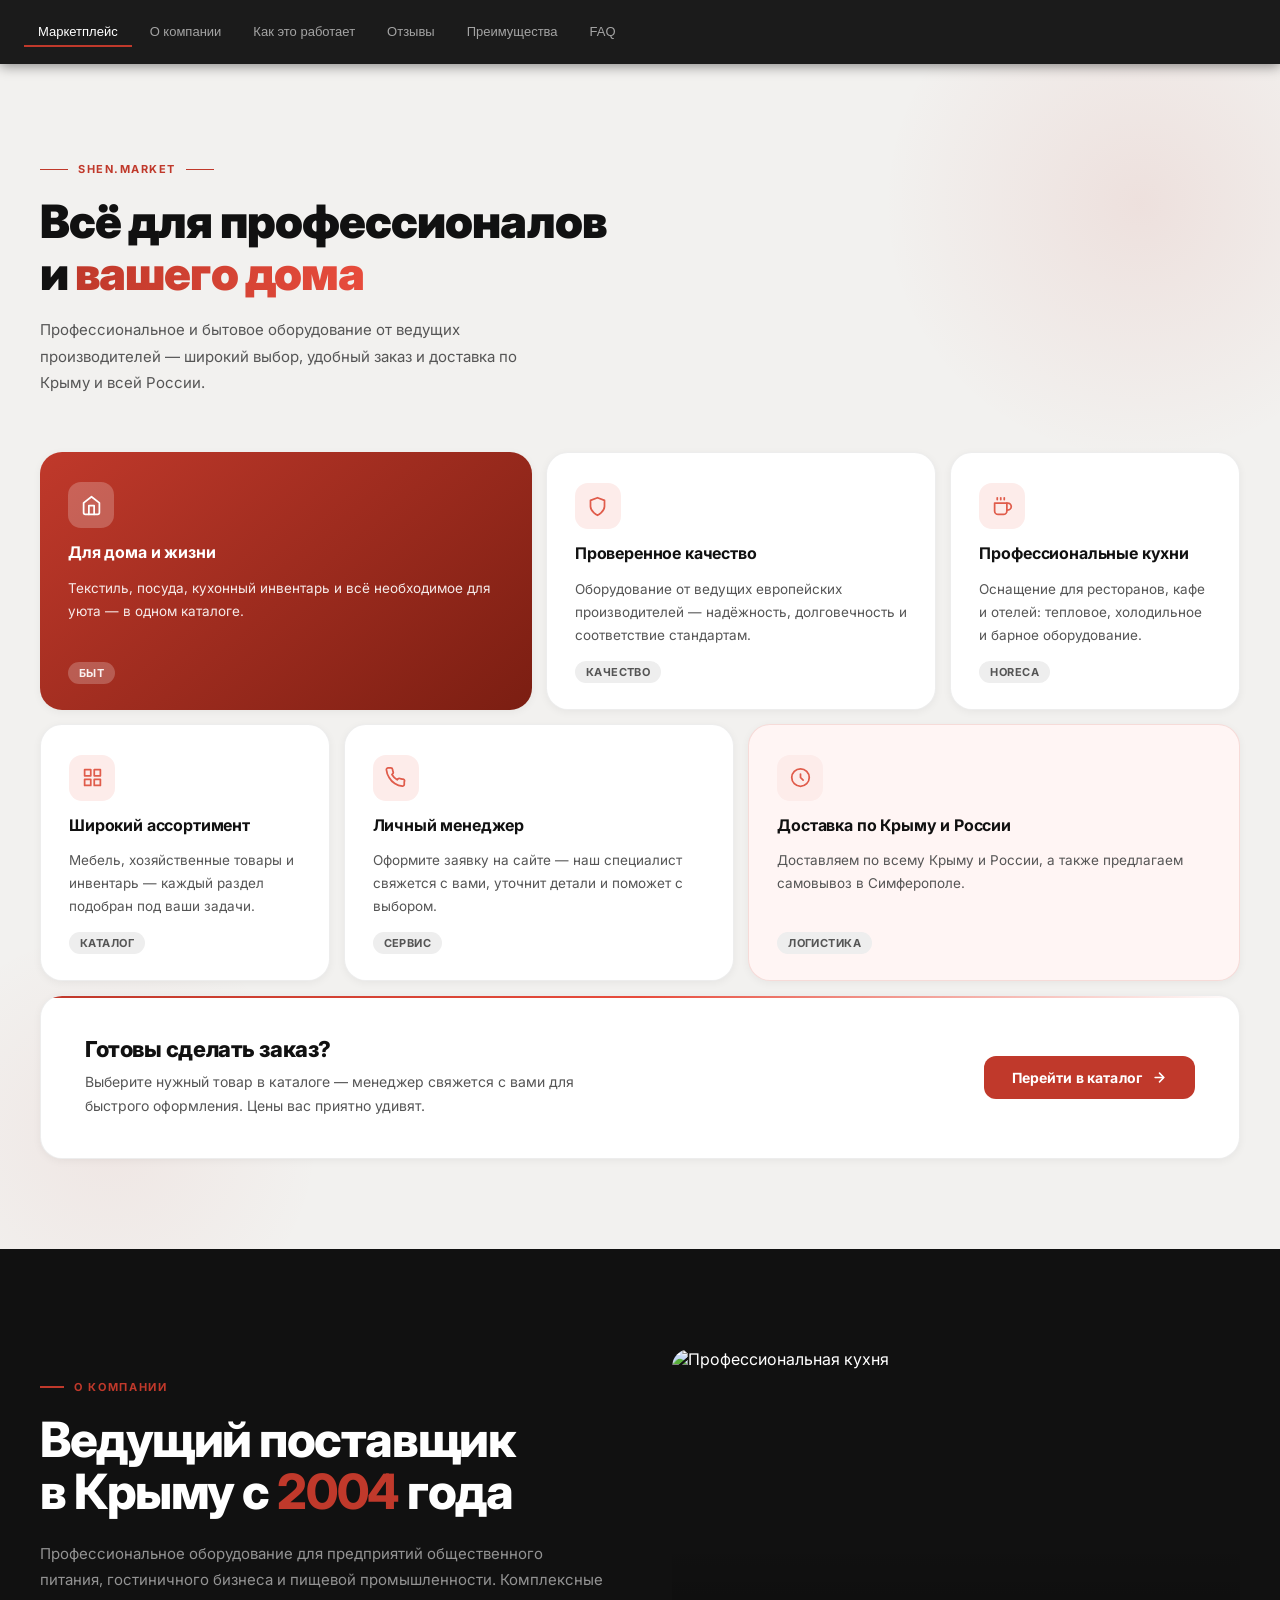
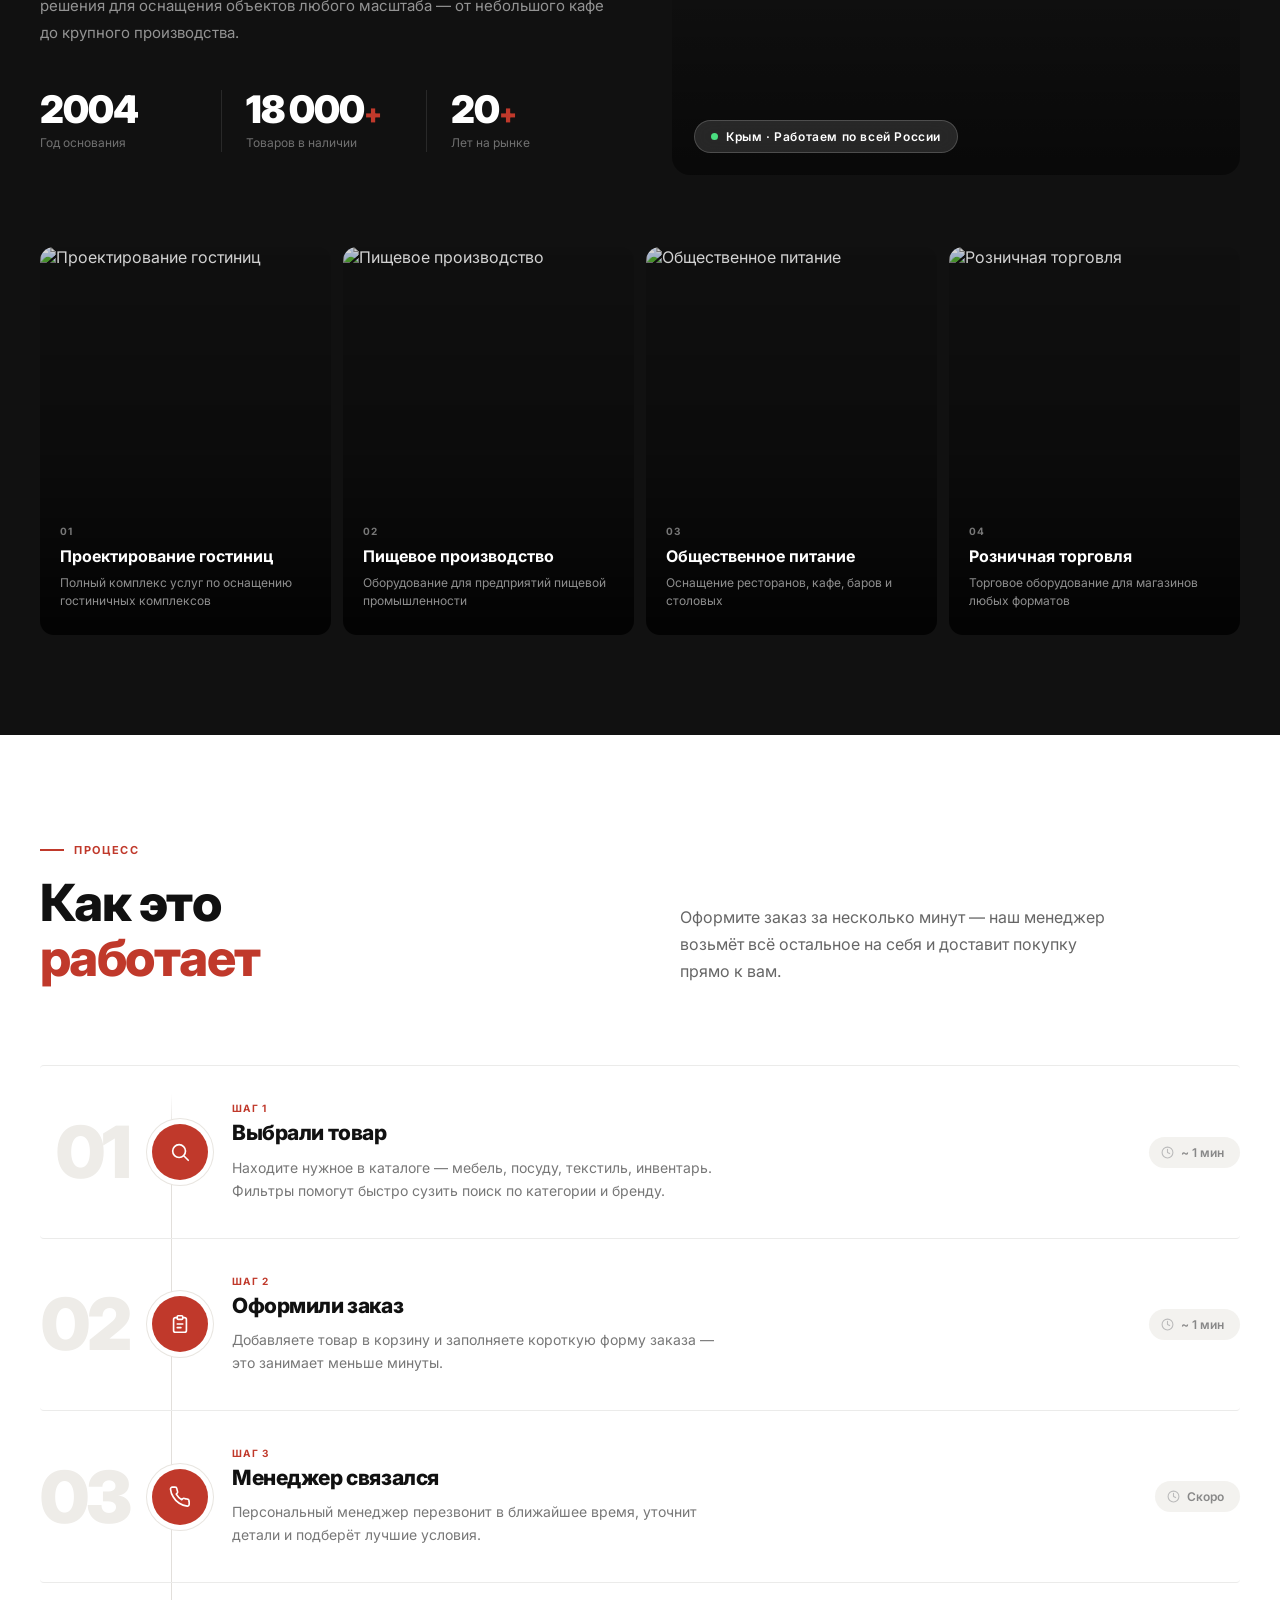
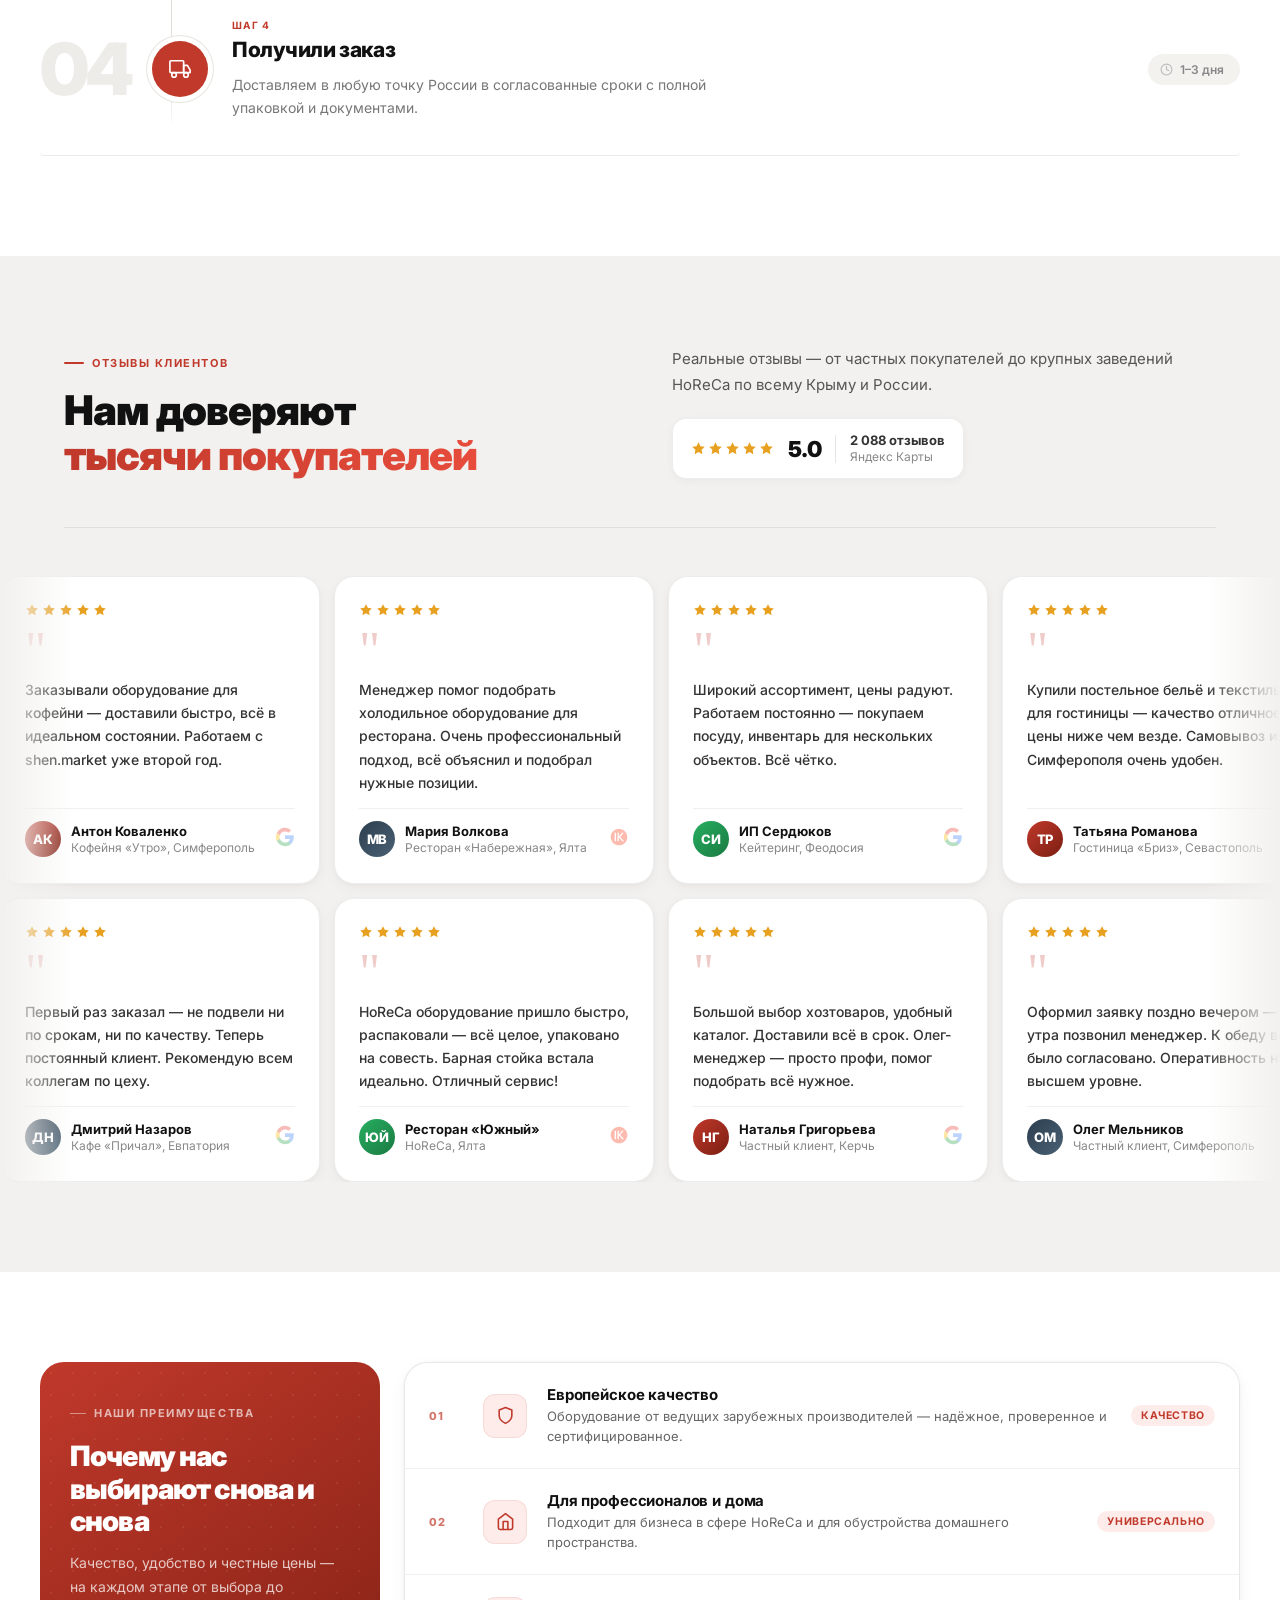
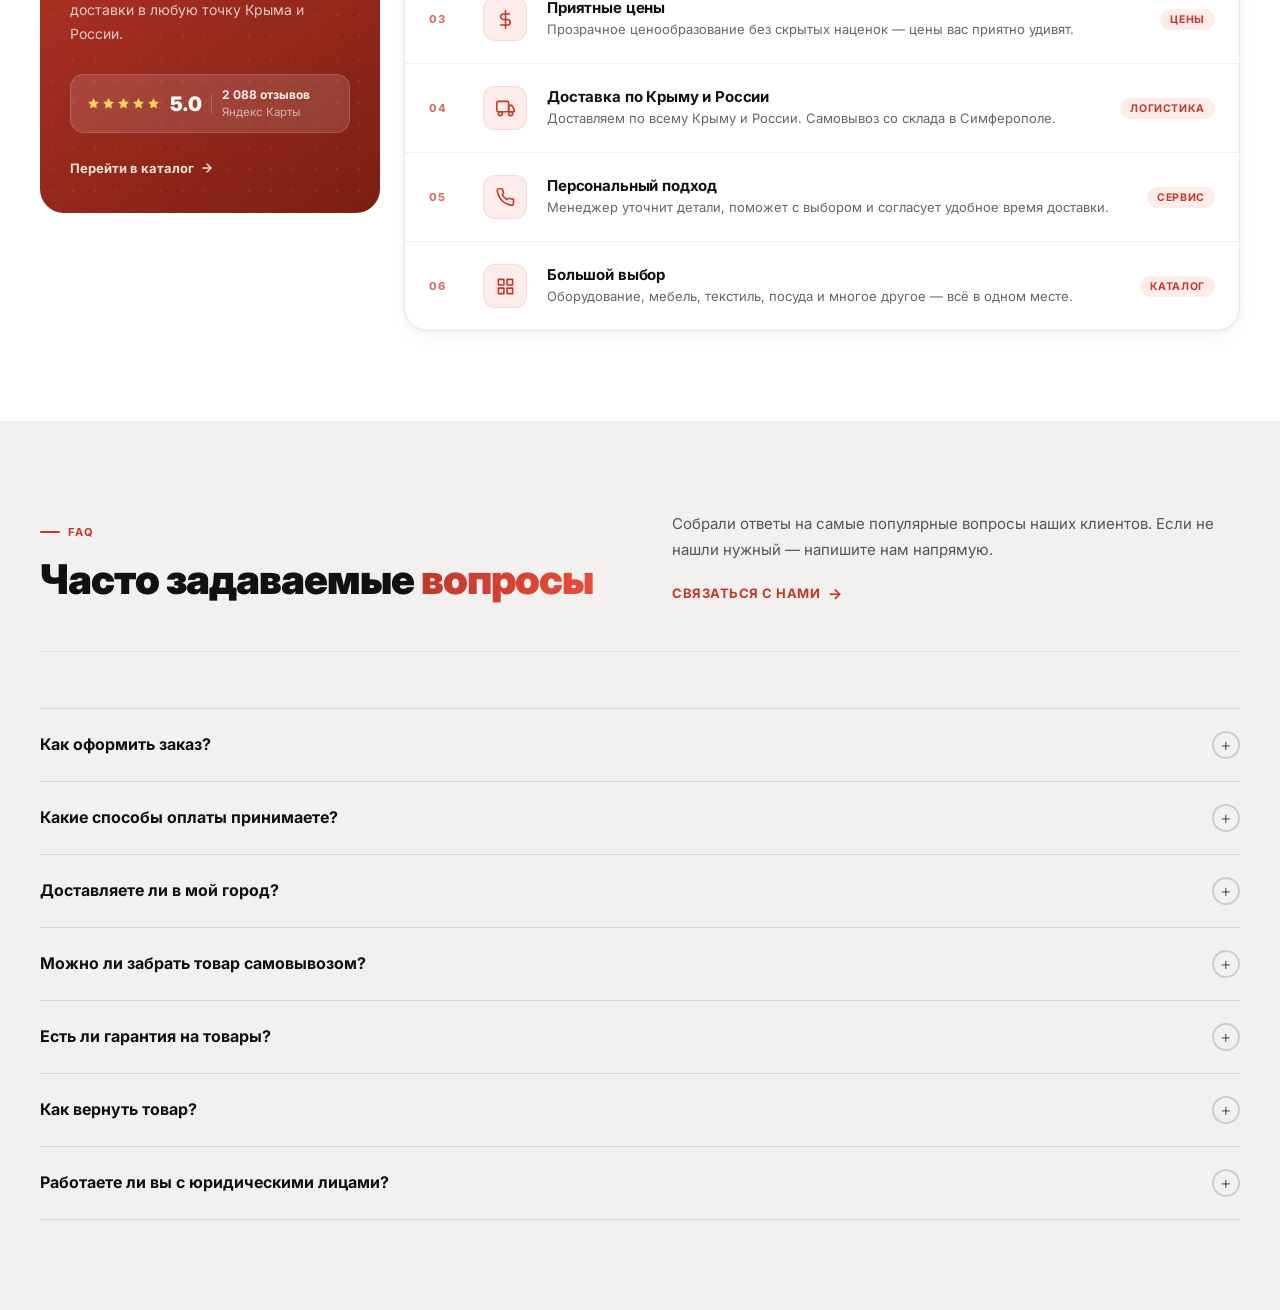
==== index.html @ 3c77ba20 "первая фиксация" ====
<!DOCTYPE html>
<html lang="ru">
<head>
  <meta charset="UTF-8" />
  <meta name="viewport" content="width=device-width, initial-scale=1.0" />
  <title>shen.market — блоки</title>
  <style>
    *, *::before, *::after { box-sizing: border-box; margin: 0; padding: 0; }

    body {
      font-family: 'Arial', sans-serif;
      background: #f4f4f4;
      padding-top: 64px;
    }

    /* ── HEADER ── */
    .dev-header {
      position: fixed;
      top: 0; left: 0; right: 0;
      height: 64px;
      background: #1b1b1b;
      display: flex;
      align-items: center;
      padding: 0 24px;
      gap: 8px;
      z-index: 9999;
      box-shadow: 0 2px 12px rgba(0,0,0,.45);
      overflow-x: auto;
      scrollbar-width: none;
    }
    .dev-header::-webkit-scrollbar { display: none; }

    .dev-logo {
      font-size: 17px;
      font-weight: 700;
      color: #fff;
      white-space: nowrap;
      margin-right: 16px;
      letter-spacing: .5px;
    }
    .dev-logo span { color: #c0392b; }

    .dev-divider {
      width: 1px;
      height: 32px;
      background: rgba(255,255,255,.15);
      flex-shrink: 0;
      margin-right: 8px;
    }

    .dev-nav {
      display: flex;
      align-items: center;
      gap: 4px;
      flex-shrink: 0;
    }

    .dev-nav a {
      display: inline-block;
      padding: 6px 14px;
      font-size: 13px;
      font-weight: 500;
      color: rgba(255,255,255,.6);
      text-decoration: none;
      white-space: nowrap;
      transition: color .18s;
      border-bottom: 2px solid transparent;
    }
    .dev-nav a:hover {
      color: #fff;
    }
    .dev-nav a.active {
      color: #fff;
      border-bottom-color: #c0392b;
    }

    /* ── SECTIONS WRAPPER ── */
    .blocks-wrap > section,
    .blocks-wrap > div {
      scroll-margin-top: 64px;
    }
  </style>
</head>
<body>

<!-- ═══════════════════════ HEADER ═══════════════════════ -->
<header class="dev-header">
  <nav class="dev-nav">
    <a href="#block-marketplace" class="active">Маркетплейс</a>
    <a href="#block-about">О компании</a>
    <a href="#block-how">Как это работает</a>
    <a href="#block-reviews">Отзывы</a>
    <a href="#block-advantages">Преимущества</a>
    <a href="#block-faq">FAQ</a>
    
  </nav>
</header>

<!-- ═══════════════════════ BLOCKS ═══════════════════════ -->
<div class="blocks-wrap">

  <div id="block-marketplace">
    <!-- block-marketplace.html -->
<!-- ============================================================
     block-marketplace.html — "Мы маркетплейс"
     shen.market | изолированный блок, префикс .shen-mp-
     ============================================================ -->
<section class="shen-mp-section">
  <style>
    @import url('https://fonts.googleapis.com/css2?family=Inter:wght@400;500;600;700;800;900&display=swap');

    .shen-mp-section {
      font-family: 'Inter', 'Arial', sans-serif;
      background: #f2f1ef;
      padding: 90px 24px;
      box-sizing: border-box;
      color: #111;
      overflow: hidden;
      position: relative;
    }

    /* Ambient soft orbs */
    .shen-mp-section::before {
      content: '';
      position: absolute;
      top: -140px; right: -140px;
      width: 560px; height: 560px;
      background: radial-gradient(circle, rgba(192,57,43,.09) 0%, transparent 65%);
      pointer-events: none;
    }
    .shen-mp-section::after {
      content: '';
      position: absolute;
      bottom: -120px; left: -120px;
      width: 460px; height: 460px;
      background: radial-gradient(circle, rgba(192,57,43,.06) 0%, transparent 65%);
      pointer-events: none;
    }

    .shen-mp-container {
      max-width: 1200px;
      margin: 0 auto;
      position: relative;
      z-index: 1;
    }

    /* ── Heading ── */
    .shen-mp-heading {
      margin-bottom: 56px;
    }

    .shen-mp-heading-eyebrow {
      display: inline-flex;
      align-items: center;
      gap: 10px;
      font-size: 11px;
      font-weight: 700;
      letter-spacing: .14em;
      text-transform: uppercase;
      color: #c0392b;
      margin-bottom: 20px;
    }
    .shen-mp-heading-eyebrow::before,
    .shen-mp-heading-eyebrow::after {
      content: '';
      display: block;
      width: 28px; height: 1.5px;
      background: #c0392b;
    }

    .shen-mp-heading h2 {
      font-size: clamp(26px, 3.8vw, 46px);
      font-weight: 900;
      line-height: 1.12;
      letter-spacing: -.02em;
      color: #111;
      margin: 0 0 18px;
    }
    .shen-mp-heading h2 em {
      font-style: normal;
      background: linear-gradient(90deg, #c0392b, #e74c3c);
      -webkit-background-clip: text;
      -webkit-text-fill-color: transparent;
      background-clip: text;
    }
    .shen-mp-heading p {
      font-size: 15px;
      color: #555;
      max-width: 480px;
      line-height: 1.75;
    }

    /* ── Bento Grid ── */
    .shen-mp-grid {
      display: grid;
      grid-template-columns: repeat(12, 1fr);
      gap: 14px;
    }

    /* Card base */
    .shen-mp-card {
      position: relative;
      border-radius: 22px;
      padding: 30px 28px 26px;
      display: flex;
      flex-direction: column;
      gap: 14px;
      overflow: hidden;
      cursor: default;
      background: #ffffff;
      border: 1px solid rgba(0,0,0,.07);
      box-shadow: 0 2px 8px rgba(0,0,0,.05);
      transition: transform .3s cubic-bezier(.34,1.56,.64,1), box-shadow .3s ease, border-color .3s ease;
    }
    .shen-mp-card::before { display: none; }
    .shen-mp-card:hover {
      transform: translateY(-5px) scale(1.01);
      box-shadow: 0 24px 56px rgba(0,0,0,.12), 0 0 0 1px rgba(192,57,43,.2);
      border-color: rgba(192,57,43,.22);
    }

    /* Bento positions — row 1: 5 + 4 + 3 = 12 */
    .shen-mp-card:nth-child(1) { grid-column: span 5; }
    .shen-mp-card:nth-child(2) { grid-column: span 4; }
    .shen-mp-card:nth-child(3) { grid-column: span 3; }
    /* row 2: 3 + 4 + 5 = 12 (mirrored) */
    .shen-mp-card:nth-child(4) { grid-column: span 3; }
    .shen-mp-card:nth-child(5) { grid-column: span 4; }
    .shen-mp-card:nth-child(6) { grid-column: span 5; }

    /* Featured card (1) — red gradient */
    .shen-mp-card--featured {
      background: linear-gradient(140deg, #c0392b 0%, #7b1e12 100%);
      border: none;
    }
    .shen-mp-card--featured:hover {
      box-shadow: 0 30px 70px rgba(192,57,43,.4), 0 0 0 1px rgba(192,57,43,.5);
    }

    /* Accent card (6) — subtle red tint */
    .shen-mp-card--accent {
      background: #fff5f4;
      border-color: rgba(192,57,43,.14);
    }
    .shen-mp-card--accent:hover {
      background: #ffeeed;
    }

    /* Decorative big number */
    .shen-mp-card-num { display: none; }

    /* Icon */
    .shen-mp-card-icon {
      width: 46px; height: 46px;
      border-radius: 13px;
      background: #fdecea;
      display: flex;
      align-items: center;
      justify-content: center;
      flex-shrink: 0;
      transition: background .3s;
    }
    .shen-mp-card--featured .shen-mp-card-icon { background: rgba(255,255,255,.22); }
    .shen-mp-card:hover .shen-mp-card-icon { background: rgba(192,57,43,.12); }
    .shen-mp-card--featured:hover .shen-mp-card-icon { background: rgba(255,255,255,.3); }
    .shen-mp-card-icon svg { width: 21px; height: 21px; }

    /* Title */
    .shen-mp-card-title {
      font-size: 16px;
      font-weight: 700;
      color: #111;
      line-height: 1.3;
      letter-spacing: -.01em;
    }
    .shen-mp-card--featured .shen-mp-card-title { color: #fff; }

    /* Text */
    .shen-mp-card-text {
      font-size: 13.5px;
      color: #555;
      line-height: 1.7;
      flex: 1;
    }
    .shen-mp-card--featured .shen-mp-card-text { color: rgba(255,255,255,.9); }

    /* Tag */
    .shen-mp-card-tag {
      display: inline-flex;
      align-items: center;
      padding: 4px 11px;
      border-radius: 20px;
      font-size: 11px;
      font-weight: 700;
      letter-spacing: .04em;
      text-transform: uppercase;
      background: #eee;
      color: #555;
      width: fit-content;
      transition: background .3s, color .3s;
    }
    .shen-mp-card--featured .shen-mp-card-tag {
      background: rgba(255,255,255,.22);
      color: rgba(255,255,255,.92);
    }
    .shen-mp-card:hover .shen-mp-card-tag {
      background: rgba(192,57,43,.1);
      color: #c0392b;
    }
    .shen-mp-card--featured:hover .shen-mp-card-tag {
      background: rgba(255,255,255,.3);
      color: #fff;
    }

    /* ── CTA ── */
    .shen-mp-cta {
      margin-top: 14px;
      border-radius: 22px;
      padding: 40px 44px;
      display: flex;
      align-items: center;
      justify-content: space-between;
      gap: 28px;
      flex-wrap: wrap;
      background: #ffffff;
      border: 1px solid rgba(0,0,0,.07);
      box-shadow: 0 2px 8px rgba(0,0,0,.05);
      position: relative;
      overflow: hidden;
    }
    .shen-mp-cta::before {
      content: '';
      position: absolute;
      top: 0; left: 0; right: 0;
      height: 2px;
      background: linear-gradient(90deg, #c0392b 0%, #e74c3c 50%, transparent 100%);
    }
    .shen-mp-cta-text h3 {
      font-size: 22px;
      font-weight: 800;
      color: #111;
      letter-spacing: -.02em;
      margin-bottom: 8px;
    }
    .shen-mp-cta-text p {
      font-size: 14px;
      color: #555;
      max-width: 500px;
      line-height: 1.7;
    }
    .shen-mp-cta-btn {
      display: inline-flex;
      align-items: center;
      gap: 10px;
      padding: 13px 28px;
      border-radius: 12px;
      background: #c0392b;
      color: #fff;
      font-size: 14px;
      font-weight: 700;
      text-decoration: none;
      white-space: nowrap;
      letter-spacing: .01em;
      transition: background .2s, transform .2s, box-shadow .2s;
      flex-shrink: 0;
    }
    .shen-mp-cta-btn:hover {
      background: #a93226;
      transform: translateX(3px);
      box-shadow: 0 8px 24px rgba(192,57,43,.4);
    }
    .shen-mp-cta-btn svg { transition: transform .2s; }
    .shen-mp-cta-btn:hover svg { transform: translateX(3px); }

    /* ── Responsive ── */
    @media (max-width: 960px) {
      .shen-mp-grid { grid-template-columns: repeat(2, 1fr); }
      .shen-mp-card:nth-child(n) { grid-column: span 1; }
      .shen-mp-card:nth-child(1),
      .shen-mp-card:nth-child(6) { grid-column: span 2; }
    }
    @media (max-width: 600px) {
      .shen-mp-section { padding: 64px 16px; }
      .shen-mp-grid { grid-template-columns: 1fr; gap: 10px; }
      .shen-mp-card:nth-child(n) { grid-column: span 1 !important; }
      .shen-mp-cta { padding: 28px 22px; }
      .shen-mp-cta-text h3 { font-size: 18px; }
    }
  </style>

  <div class="shen-mp-container">

    <!-- Heading -->
    <div class="shen-mp-heading">
      <div class="shen-mp-heading-eyebrow">shen.market</div>
      <h2>Всё для профессионалов<br>и <em>вашего дома</em></h2>
      <p>Профессиональное и бытовое оборудование от ведущих производителей — широкий выбор, удобный заказ и доставка по Крыму и всей России.</p>
    </div>

    <!-- Bento Grid -->
    <div class="shen-mp-grid">

      <!-- 1 — featured -->
      <div class="shen-mp-card shen-mp-card--featured">
        <span class="shen-mp-card-num">01</span>
        <div class="shen-mp-card-icon">
          <svg viewBox="0 0 24 24" fill="none" stroke="#fff" stroke-width="2" stroke-linecap="round" stroke-linejoin="round">
            <path d="M3 9l9-7 9 7v11a2 2 0 0 1-2 2H5a2 2 0 0 1-2-2z"/>
            <polyline points="9 22 9 12 15 12 15 22"/>
          </svg>
        </div>
        <div class="shen-mp-card-title">Для дома и жизни</div>
        <div class="shen-mp-card-text">Текстиль, посуда, кухонный инвентарь и всё необходимое для уюта — в одном каталоге.</div>
        <span class="shen-mp-card-tag">Быт</span>
      </div>

      <!-- 2 -->
      <div class="shen-mp-card">
        <span class="shen-mp-card-num">02</span>
        <div class="shen-mp-card-icon">
          <svg viewBox="0 0 24 24" fill="none" stroke="#e05c4b" stroke-width="2" stroke-linecap="round" stroke-linejoin="round">
            <path d="M12 22s8-4 8-10V5l-8-3-8 3v7c0 6 8 10 8 10z"/>
          </svg>
        </div>
        <div class="shen-mp-card-title">Проверенное качество</div>
        <div class="shen-mp-card-text">Оборудование от ведущих европейских производителей — надёжность, долговечность и соответствие стандартам.</div>
        <span class="shen-mp-card-tag">Качество</span>
      </div>

      <!-- 3 -->
      <div class="shen-mp-card">
        <span class="shen-mp-card-num">03</span>
        <div class="shen-mp-card-icon">
          <svg viewBox="0 0 24 24" fill="none" stroke="#e05c4b" stroke-width="2" stroke-linecap="round" stroke-linejoin="round">
            <path d="M17 8h1a4 4 0 0 1 0 8h-1"/>
            <path d="M3 8h14v9a4 4 0 0 1-4 4H7a4 4 0 0 1-4-4V8z"/>
            <line x1="6" y1="2" x2="6" y2="4"/><line x1="10" y1="2" x2="10" y2="4"/><line x1="14" y1="2" x2="14" y2="4"/>
          </svg>
        </div>
        <div class="shen-mp-card-title">Профессиональные кухни</div>
        <div class="shen-mp-card-text">Оснащение для ресторанов, кафе и отелей: тепловое, холодильное и барное оборудование.</div>
        <span class="shen-mp-card-tag">HoReCa</span>
      </div>

      <!-- 4 -->
      <div class="shen-mp-card">
        <span class="shen-mp-card-num">04</span>
        <div class="shen-mp-card-icon">
          <svg viewBox="0 0 24 24" fill="none" stroke="#e05c4b" stroke-width="2" stroke-linecap="round" stroke-linejoin="round">
            <rect x="3" y="3" width="7" height="7"/><rect x="14" y="3" width="7" height="7"/>
            <rect x="14" y="14" width="7" height="7"/><rect x="3" y="14" width="7" height="7"/>
          </svg>
        </div>
        <div class="shen-mp-card-title">Широкий ассортимент</div>
        <div class="shen-mp-card-text">Мебель, хозяйственные товары и инвентарь — каждый раздел подобран под ваши задачи.</div>
        <span class="shen-mp-card-tag">Каталог</span>
      </div>

      <!-- 5 -->
      <div class="shen-mp-card">
        <span class="shen-mp-card-num">05</span>
        <div class="shen-mp-card-icon">
          <svg viewBox="0 0 24 24" fill="none" stroke="#e05c4b" stroke-width="2" stroke-linecap="round" stroke-linejoin="round">
            <path d="M22 16.92v3a2 2 0 0 1-2.18 2 19.79 19.79 0 0 1-8.63-3.07A19.5 19.5 0 0 1 4.69 12a19.79 19.79 0 0 1-3.07-8.67A2 2 0 0 1 3.61 1h3a2 2 0 0 1 2 1.72c.127.96.361 1.903.7 2.81a2 2 0 0 1-.45 2.11L7.91 8.6a16 16 0 0 0 6 6l.96-.96a2 2 0 0 1 2.11-.45c.907.339 1.85.573 2.81.7A2 2 0 0 1 22 16.92z"/>
          </svg>
        </div>
        <div class="shen-mp-card-title">Личный менеджер</div>
        <div class="shen-mp-card-text">Оформите заявку на сайте — наш специалист свяжется с вами, уточнит детали и поможет с выбором.</div>
        <span class="shen-mp-card-tag">Сервис</span>
      </div>

      <!-- 6 — accent -->
      <div class="shen-mp-card shen-mp-card--accent">
        <span class="shen-mp-card-num">06</span>
        <div class="shen-mp-card-icon">
          <svg viewBox="0 0 24 24" fill="none" stroke="#e05c4b" stroke-width="2" stroke-linecap="round" stroke-linejoin="round">
            <circle cx="12" cy="12" r="10"/>
            <path d="M12 8v4l3 3"/>
          </svg>
        </div>
        <div class="shen-mp-card-title">Доставка по Крыму и России</div>
        <div class="shen-mp-card-text">Доставляем по всему Крыму и России, а также предлагаем самовывоз в Симферополе.</div>
        <span class="shen-mp-card-tag">Логистика</span>
      </div>

    </div>

    <!-- CTA -->
    <div class="shen-mp-cta">
      <div class="shen-mp-cta-text">
        <h3>Готовы сделать заказ?</h3>
        <p>Выберите нужный товар в каталоге — менеджер свяжется с вами для быстрого оформления. Цены вас приятно удивят.</p>
      </div>
      <a href="#" class="shen-mp-cta-btn">
        Перейти в каталог
        <svg width="15" height="15" viewBox="0 0 24 24" fill="none" stroke="currentColor" stroke-width="2.5" stroke-linecap="round" stroke-linejoin="round"><path d="M5 12h14M12 5l7 7-7 7"/></svg>
      </a>
    </div>

  </div>
</section>
  </div>

  

  <div id="block-about">
<!-- ============================================================
     block-about — "О компании"
     shen.market | изолированный блок, префикс .shen-ab-
     ============================================================ -->
<section class="shen-ab-section">
  <style>
    .shen-ab-section {
      font-family: 'Inter', 'Arial', sans-serif;
      background: #111;
      padding: 100px 40px;
      box-sizing: border-box;
      color: #fff;
    }

    .shen-ab-container {
      max-width: 1200px;
      margin: 0 auto;
    }

    /* ── Intro row ── */
    .shen-ab-intro {
      display: grid;
      grid-template-columns: 1fr 1fr;
      gap: 64px;
      align-items: center;
      margin-bottom: 72px;
    }

    .shen-ab-eyebrow {
      display: inline-flex;
      align-items: center;
      gap: 10px;
      font-size: 11px;
      font-weight: 700;
      letter-spacing: .15em;
      text-transform: uppercase;
      color: #c0392b;
      margin-bottom: 20px;
    }
    .shen-ab-eyebrow::before {
      content: '';
      width: 24px;
      height: 2px;
      background: #c0392b;
      flex-shrink: 0;
    }

    .shen-ab-h2 {
      font-size: clamp(30px, 3.8vw, 50px);
      font-weight: 800;
      line-height: 1.08;
      letter-spacing: -.03em;
      color: #fff;
      margin: 0 0 22px;
    }
    .shen-ab-h2 em {
      font-style: normal;
      color: #c0392b;
    }

    .shen-ab-text {
      font-size: 15px;
      line-height: 1.75;
      color: rgba(255,255,255,.55);
      margin: 0 0 44px;
    }

    /* ── Stats ── */
    .shen-ab-stats {
      display: flex;
      gap: 0;
    }
    .shen-ab-stat {
      flex: 1;
      padding-right: 24px;
      border-right: 1px solid rgba(255,255,255,.1);
      margin-right: 24px;
    }
    .shen-ab-stat:last-child {
      border-right: none;
      margin-right: 0;
      padding-right: 0;
    }
    .shen-ab-stat-num {
      font-size: 38px;
      font-weight: 900;
      color: #fff;
      letter-spacing: -.03em;
      line-height: 1;
    }
    .shen-ab-stat-num span {
      color: #c0392b;
      font-size: .7em;
    }
    .shen-ab-stat-label {
      font-size: 12px;
      color: rgba(255,255,255,.4);
      margin-top: 7px;
      line-height: 1.4;
    }

    /* ── Hero photo ── */
    .shen-ab-photo {
      position: relative;
      border-radius: 18px;
      overflow: hidden;
      aspect-ratio: 4 / 3;
    }
    .shen-ab-photo img {
      width: 100%;
      height: 100%;
      object-fit: cover;
      display: block;
      transition: transform .6s ease;
    }
    .shen-ab-photo:hover img { transform: scale(1.04); }
    .shen-ab-photo::after {
      content: '';
      position: absolute;
      inset: 0;
      background: linear-gradient(to top, rgba(0,0,0,.5) 0%, transparent 55%);
      pointer-events: none;
    }
    .shen-ab-photo-tag {
      position: absolute;
      bottom: 22px;
      left: 22px;
      z-index: 1;
      display: flex;
      align-items: center;
      gap: 8px;
      background: rgba(255,255,255,.12);
      backdrop-filter: blur(10px);
      -webkit-backdrop-filter: blur(10px);
      border: 1px solid rgba(255,255,255,.18);
      border-radius: 100px;
      padding: 8px 16px;
      font-size: 12px;
      font-weight: 600;
      color: #fff;
      letter-spacing: .05em;
    }
    .shen-ab-photo-tag::before {
      content: '';
      width: 7px;
      height: 7px;
      border-radius: 50%;
      background: #4ade80;
      flex-shrink: 0;
    }

    /* ── Directions ── */
    .shen-ab-dirs {
      display: grid;
      grid-template-columns: repeat(4, 1fr);
      gap: 12px;
    }

    .shen-ab-dir {
      position: relative;
      border-radius: 14px;
      overflow: hidden;
      aspect-ratio: 3 / 4;
      cursor: default;
    }
    .shen-ab-dir img {
      width: 100%;
      height: 100%;
      object-fit: cover;
      display: block;
      transition: transform .6s ease, filter .4s ease;
      filter: brightness(.88) saturate(1.05);
    }
    .shen-ab-dir:hover img {
      transform: scale(1.07);
      filter: brightness(.78) saturate(1.1);
    }

    .shen-ab-dir::before {
      content: '';
      position: absolute;
      inset: 0;
      background: linear-gradient(
        to top,
        rgba(0,0,0,.82) 0%,
        rgba(0,0,0,.3) 45%,
        rgba(0,0,0,.05) 100%
      );
      z-index: 1;
      transition: background .35s;
    }
    .shen-ab-dir:hover::before {
      background: linear-gradient(
        to top,
        rgba(155,27,18,.88) 0%,
        rgba(100,15,10,.35) 50%,
        rgba(0,0,0,.08) 100%
      );
    }

    .shen-ab-dir-body {
      position: absolute;
      bottom: 0;
      left: 0;
      right: 0;
      padding: 24px 20px;
      z-index: 2;
    }
    .shen-ab-dir-num {
      font-size: 10px;
      font-weight: 700;
      letter-spacing: .13em;
      text-transform: uppercase;
      color: rgba(255,255,255,.45);
      margin-bottom: 9px;
    }
    .shen-ab-dir-title {
      font-size: 16px;
      font-weight: 700;
      color: #fff;
      line-height: 1.25;
      margin-bottom: 8px;
    }
    .shen-ab-dir-text {
      font-size: 12px;
      line-height: 1.55;
      color: rgba(255,255,255,.55);
      transition: color .3s;
    }
    .shen-ab-dir:hover .shen-ab-dir-text { color: rgba(255,255,255,.8); }

    /* ── Arrow indicator ── */
    .shen-ab-dir-arrow {
      position: absolute;
      top: 18px;
      right: 18px;
      z-index: 2;
      width: 36px;
      height: 36px;
      border-radius: 50%;
      background: rgba(255,255,255,.12);
      border: 1px solid rgba(255,255,255,.18);
      display: flex;
      align-items: center;
      justify-content: center;
      opacity: 0;
      transform: translate(6px, -6px) scale(.85);
      transition: opacity .3s, transform .3s;
    }
    .shen-ab-dir-arrow svg {
      width: 15px;
      height: 15px;
      color: #fff;
    }
    .shen-ab-dir:hover .shen-ab-dir-arrow {
      opacity: 1;
      transform: translate(0, 0) scale(1);
    }

    /* ── Mobile ── */
    @media (max-width: 900px) {
      .shen-ab-section { padding: 72px 20px; }
      .shen-ab-intro {
        grid-template-columns: 1fr;
        gap: 40px;
        margin-bottom: 48px;
      }
      .shen-ab-stat-num { font-size: 30px; }
      .shen-ab-dirs {
        grid-template-columns: 1fr 1fr;
        gap: 10px;
      }
      .shen-ab-dir { aspect-ratio: 3 / 3.5; }
    }
    @media (max-width: 520px) {
      .shen-ab-dirs { grid-template-columns: 1fr; }
      .shen-ab-dir { aspect-ratio: 16 / 9; }
    }
  </style>

  <div class="shen-ab-container">

    <!-- Intro -->
    <div class="shen-ab-intro">
      <div>
        <div class="shen-ab-eyebrow">О компании</div>
        <h2 class="shen-ab-h2">Ведущий поставщик<br>в Крыму с <em>2004</em> года</h2>
        <p class="shen-ab-text">Профессиональное оборудование для предприятий общественного питания, гостиничного бизнеса и пищевой промышленности. Комплексные решения для оснащения объектов любого масштаба — от небольшого кафе до крупного производства.</p>
        <div class="shen-ab-stats">
          <div class="shen-ab-stat">
            <div class="shen-ab-stat-num">2004</div>
            <div class="shen-ab-stat-label">Год основания</div>
          </div>
          <div class="shen-ab-stat">
            <div class="shen-ab-stat-num">18 000<span>+</span></div>
            <div class="shen-ab-stat-label">Товаров в наличии</div>
          </div>
          <div class="shen-ab-stat">
            <div class="shen-ab-stat-num">20<span>+</span></div>
            <div class="shen-ab-stat-label">Лет на рынке</div>
          </div>
        </div>
      </div>

      <div class="shen-ab-photo">
        <img
          src="https://images.unsplash.com/photo-1577219491135-ce391730fb2c?w=960&h=720&fit=crop&crop=center&q=85&auto=format"
          alt="Профессиональная кухня"
          loading="lazy"
        />
        <div class="shen-ab-photo-tag">Крым · Работаем по всей России</div>
      </div>
    </div>

    <!-- Directions -->
    <div class="shen-ab-dirs">

      <div class="shen-ab-dir">
        <img
          src="https://images.unsplash.com/photo-1564501049412-61c2a3083791?w=540&h=720&fit=crop&crop=center&q=82&auto=format"
          alt="Проектирование гостиниц"
          loading="lazy"
        />
        <div class="shen-ab-dir-body">
          <div class="shen-ab-dir-num">01</div>
          <div class="shen-ab-dir-title">Проектирование гостиниц</div>
          <div class="shen-ab-dir-text">Полный комплекс услуг по оснащению гостиничных комплексов</div>
        </div>
        <div class="shen-ab-dir-arrow">
          <svg viewBox="0 0 24 24" fill="none" stroke="currentColor" stroke-width="2" stroke-linecap="round" stroke-linejoin="round"><path d="M7 17L17 7"/><path d="M7 7h10v10"/></svg>
        </div>
      </div>

      <div class="shen-ab-dir">
        <img
          src="https://images.unsplash.com/photo-1490645935967-10de6ba17061?w=540&h=720&fit=crop&crop=center&q=82&auto=format"
          alt="Пищевое производство"
          loading="lazy"
        />
        <div class="shen-ab-dir-body">
          <div class="shen-ab-dir-num">02</div>
          <div class="shen-ab-dir-title">Пищевое производство</div>
          <div class="shen-ab-dir-text">Оборудование для предприятий пищевой промышленности</div>
        </div>
        <div class="shen-ab-dir-arrow">
          <svg viewBox="0 0 24 24" fill="none" stroke="currentColor" stroke-width="2" stroke-linecap="round" stroke-linejoin="round"><path d="M7 17L17 7"/><path d="M7 7h10v10"/></svg>
        </div>
      </div>

      <div class="shen-ab-dir">
        <img
          src="https://images.unsplash.com/photo-1517248135467-4c7edcad34c4?w=540&h=720&fit=crop&crop=center&q=82&auto=format"
          alt="Общественное питание"
          loading="lazy"
        />
        <div class="shen-ab-dir-body">
          <div class="shen-ab-dir-num">03</div>
          <div class="shen-ab-dir-title">Общественное питание</div>
          <div class="shen-ab-dir-text">Оснащение ресторанов, кафе, баров и столовых</div>
        </div>
        <div class="shen-ab-dir-arrow">
          <svg viewBox="0 0 24 24" fill="none" stroke="currentColor" stroke-width="2" stroke-linecap="round" stroke-linejoin="round"><path d="M7 17L17 7"/><path d="M7 7h10v10"/></svg>
        </div>
      </div>

      <div class="shen-ab-dir">
        <img
          src="https://images.unsplash.com/photo-1556742049-0cfed4f6a45d?w=540&h=720&fit=crop&crop=center&q=82&auto=format"
          alt="Розничная торговля"
          loading="lazy"
        />
        <div class="shen-ab-dir-body">
          <div class="shen-ab-dir-num">04</div>
          <div class="shen-ab-dir-title">Розничная торговля</div>
          <div class="shen-ab-dir-text">Торговое оборудование для магазинов любых форматов</div>
        </div>
        <div class="shen-ab-dir-arrow">
          <svg viewBox="0 0 24 24" fill="none" stroke="currentColor" stroke-width="2" stroke-linecap="round" stroke-linejoin="round"><path d="M7 17L17 7"/><path d="M7 7h10v10"/></svg>
        </div>
      </div>

    </div>
  </div>
</section>
  </div>

  <div id="block-how">
<!-- ============================================================
     block-how — "Как это работает"
     shen.market | изолированный блок, префикс .shen-hw-
     ============================================================ -->
<section class="shen-hw-section">
  <style>
    .shen-hw-section {
      font-family: 'Inter', 'Arial', sans-serif;
      background: #fff;
      padding: 100px 40px;
      box-sizing: border-box;
      color: #111;
    }

    .shen-hw-container {
      max-width: 1200px;
      margin: 0 auto;
    }

    /* ── Heading ── */
    .shen-hw-heading {
      display: grid;
      grid-template-columns: 1fr 1fr;
      gap: 24px 80px;
      align-items: end;
      margin-bottom: 80px;
    }

    .shen-hw-eyebrow {
      display: inline-flex;
      align-items: center;
      gap: 10px;
      font-size: 11px;
      font-weight: 700;
      letter-spacing: .15em;
      text-transform: uppercase;
      color: #c0392b;
      margin-bottom: 18px;
    }
    .shen-hw-eyebrow::before {
      content: '';
      display: block;
      width: 24px;
      height: 2px;
      background: #c0392b;
      flex-shrink: 0;
    }

    .shen-hw-h2 {
      font-size: clamp(32px, 4vw, 52px);
      font-weight: 800;
      line-height: 1.08;
      letter-spacing: -.03em;
      color: #111;
      margin: 0;
    }
    .shen-hw-h2 em {
      font-style: normal;
      color: #c0392b;
    }

    .shen-hw-desc {
      font-size: 16px;
      line-height: 1.7;
      color: #666;
      max-width: 440px;
      margin: 0;
      align-self: end;
    }

    /* ── Timeline rows ── */
    .shen-hw-steps {
      position: relative;
    }

    /* vertical thread through icon centers */
    .shen-hw-steps::before {
      content: '';
      position: absolute;
      left: 131px; /* num-col(88px) + gap(24px) + icon half(28px) - 1 */
      top: 28px;
      bottom: 28px;
      width: 1px;
      background: linear-gradient(
        to bottom,
        transparent 0%,
        #e2dfdb 6%,
        #e2dfdb 94%,
        transparent 100%
      );
      pointer-events: none;
      z-index: 0;
    }

    .shen-hw-step {
      display: grid;
      grid-template-columns: 88px 56px 1fr auto;
      align-items: center;
      gap: 0 24px;
      padding: 36px 0;
      border-bottom: 1px solid #ebebea;
      position: relative;
      cursor: default;
      transition: background .2s;
      border-radius: 4px;
    }
    .shen-hw-step:first-child { border-top: 1px solid #ebebea; }

    /* subtle warm bg on hover via pseudo-element (no layout shift) */
    .shen-hw-step::after {
      content: '';
      position: absolute;
      inset: -1px -20px;
      background: #fef8f7;
      border-radius: 8px;
      opacity: 0;
      transition: opacity .22s;
      pointer-events: none;
      z-index: -1;
    }
    .shen-hw-step:hover::after { opacity: 1; }

    /* ── Ghost number ── */
    .shen-hw-num {
      font-size: 72px;
      font-weight: 900;
      letter-spacing: -.05em;
      line-height: 1;
      color: #eeece8;
      text-align: right;
      user-select: none;
      transition: color .22s;
    }
    .shen-hw-step:hover .shen-hw-num { color: #f5d5d0; }

    /* ── Icon node ── */
    .shen-hw-icon-wrap {
      position: relative;
      z-index: 1;
      display: flex;
      align-items: center;
      justify-content: center;
      flex-shrink: 0;
    }
    .shen-hw-icon {
      width: 56px;
      height: 56px;
      border-radius: 50%;
      background: #c0392b;
      display: flex;
      align-items: center;
      justify-content: center;
      box-shadow: 0 0 0 5px #fff, 0 0 0 6px #e8e5e0;
      transition: box-shadow .22s, transform .22s, background .22s;
      flex-shrink: 0;
    }
    .shen-hw-step:hover .shen-hw-icon {
      background: #a93226;
      box-shadow: 0 0 0 5px #fef8f7, 0 0 0 6px #c0392b;
      transform: scale(1.1);
    }
    .shen-hw-icon svg {
      width: 22px;
      height: 22px;
      stroke: #fff;
      fill: none;
      stroke-width: 1.8;
      stroke-linecap: round;
      stroke-linejoin: round;
    }

    /* ── Content ── */
    .shen-hw-content { min-width: 0; }

    .shen-hw-step-label {
      font-size: 10px;
      font-weight: 700;
      letter-spacing: .13em;
      text-transform: uppercase;
      color: #c0392b;
      margin-bottom: 7px;
    }

    .shen-hw-step-title {
      font-size: 21px;
      font-weight: 800;
      color: #111;
      line-height: 1.15;
      letter-spacing: -.02em;
      margin-bottom: 10px;
    }

    .shen-hw-step-text {
      font-size: 14px;
      line-height: 1.65;
      color: #777;
      max-width: 500px;
      margin: 0;
    }

    /* ── Right badge ── */
    .shen-hw-badge {
      display: flex;
      align-items: center;
      gap: 7px;
      flex-shrink: 0;
      background: #f3f2ef;
      border-radius: 100px;
      padding: 8px 16px 8px 12px;
      font-size: 12px;
      font-weight: 600;
      color: #888;
      white-space: nowrap;
      transition: background .22s, color .22s;
    }
    .shen-hw-badge svg {
      width: 13px;
      height: 13px;
      stroke: #bbb;
      fill: none;
      stroke-width: 2;
      stroke-linecap: round;
      stroke-linejoin: round;
      transition: stroke .22s;
      flex-shrink: 0;
    }
    .shen-hw-step:hover .shen-hw-badge {
      background: #fde8e6;
      color: #c0392b;
    }
    .shen-hw-step:hover .shen-hw-badge svg { stroke: #c0392b; }

    /* ── Mobile ── */
    @media (max-width: 860px) {
      .shen-hw-section { padding: 72px 20px; }
      .shen-hw-heading { grid-template-columns: 1fr; gap: 20px; margin-bottom: 52px; }
      .shen-hw-steps::before { display: none; }

      .shen-hw-step {
        grid-template-columns: 1fr auto;
        grid-template-rows: auto auto;
        gap: 0 16px;
        padding: 28px 0 28px 18px;
        border-left: 2px solid #e2dfdb;
        border-top: none !important;
        border-bottom: none;
        margin-bottom: 4px;
        border-radius: 0 6px 6px 0;
      }
      .shen-hw-step:hover { border-left-color: #c0392b; }
      .shen-hw-step::after { display: none; }

      .shen-hw-num {
        display: none;
      }
      .shen-hw-icon-wrap {
        grid-column: 2;
        grid-row: 1 / 3;
        align-self: start;
        padding-top: 4px;
      }
      .shen-hw-icon { width: 44px; height: 44px; box-shadow: none; }
      .shen-hw-icon svg { width: 18px; height: 18px; }

      .shen-hw-content { grid-column: 1; grid-row: 1; }
      .shen-hw-badge { display: none; }
    }
  </style>

  <div class="shen-hw-container">

    <!-- Heading -->
    <div class="shen-hw-heading">
      <div>
        <div class="shen-hw-eyebrow">Процесс</div>
        <h2 class="shen-hw-h2">Как это<br><em>работает</em></h2>
      </div>
      <p class="shen-hw-desc">Оформите заказ за несколько минут — наш менеджер возьмёт всё остальное на себя и доставит покупку прямо к вам.</p>
    </div>

    <!-- Steps -->
    <div class="shen-hw-steps">

      <!-- Step 1 -->
      <div class="shen-hw-step">
        <div class="shen-hw-num">01</div>
        <div class="shen-hw-icon-wrap">
          <div class="shen-hw-icon">
            <svg viewBox="0 0 24 24"><circle cx="11" cy="11" r="7"/><path d="m21 21-4.35-4.35"/></svg>
          </div>
        </div>
        <div class="shen-hw-content">
          <div class="shen-hw-step-label">Шаг 1</div>
          <div class="shen-hw-step-title">Выбрали товар</div>
          <p class="shen-hw-step-text">Находите нужное в каталоге — мебель, посуду, текстиль, инвентарь. Фильтры помогут быстро сузить поиск по категории и бренду.</p>
        </div>
        <div class="shen-hw-badge">
          <svg viewBox="0 0 24 24"><circle cx="12" cy="12" r="10"/><path d="M12 6v6l4 2"/></svg>
          ~ 1 мин
        </div>
      </div>

      <!-- Step 2 -->
      <div class="shen-hw-step">
        <div class="shen-hw-num">02</div>
        <div class="shen-hw-icon-wrap">
          <div class="shen-hw-icon">
            <svg viewBox="0 0 24 24"><path d="M9 5H7a2 2 0 0 0-2 2v12a2 2 0 0 0 2 2h10a2 2 0 0 0 2-2V7a2 2 0 0 0-2-2h-2"/><rect x="9" y="3" width="6" height="4" rx="1"/><path d="M9 12h6M9 16h4"/></svg>
          </div>
        </div>
        <div class="shen-hw-content">
          <div class="shen-hw-step-label">Шаг 2</div>
          <div class="shen-hw-step-title">Оформили заказ</div>
          <p class="shen-hw-step-text">Добавляете товар в корзину и заполняете короткую форму заказа — это занимает меньше минуты.</p>
        </div>
        <div class="shen-hw-badge">
          <svg viewBox="0 0 24 24"><circle cx="12" cy="12" r="10"/><path d="M12 6v6l4 2"/></svg>
          ~ 1 мин
        </div>
      </div>

      <!-- Step 3 -->
      <div class="shen-hw-step">
        <div class="shen-hw-num">03</div>
        <div class="shen-hw-icon-wrap">
          <div class="shen-hw-icon">
            <svg viewBox="0 0 24 24"><path d="M22 16.92v3a2 2 0 0 1-2.18 2 19.79 19.79 0 0 1-8.63-3.07A19.5 19.5 0 0 1 4.69 12a19.79 19.79 0 0 1-3.07-8.67A2 2 0 0 1 3.6 1.27h3a2 2 0 0 1 2 1.72c.127.96.361 1.903.7 2.81a2 2 0 0 1-.45 2.11L7.91 8.9a16 16 0 0 0 6 6l.91-.91a2 2 0 0 1 2.11-.45c.907.339 1.85.573 2.81.7A2 2 0 0 1 21.73 16.92z"/></svg>
          </div>
        </div>
        <div class="shen-hw-content">
          <div class="shen-hw-step-label">Шаг 3</div>
          <div class="shen-hw-step-title">Менеджер связался</div>
          <p class="shen-hw-step-text">Персональный менеджер перезвонит в ближайшее время, уточнит детали и подберёт лучшие условия.</p>
        </div>
        <div class="shen-hw-badge">
          <svg viewBox="0 0 24 24"><circle cx="12" cy="12" r="10"/><path d="M12 6v6l4 2"/></svg>
          Скоро
        </div>
      </div>

      <!-- Step 4 -->
      <div class="shen-hw-step">
        <div class="shen-hw-num">04</div>
        <div class="shen-hw-icon-wrap">
          <div class="shen-hw-icon">
            <svg viewBox="0 0 24 24"><rect x="1" y="3" width="15" height="13" rx="1"/><path d="M16 8h4l3 5v3h-7V8z"/><circle cx="5.5" cy="18.5" r="2.5"/><circle cx="18.5" cy="18.5" r="2.5"/></svg>
          </div>
        </div>
        <div class="shen-hw-content">
          <div class="shen-hw-step-label">Шаг 4</div>
          <div class="shen-hw-step-title">Получили заказ</div>
          <p class="shen-hw-step-text">Доставляем в любую точку России в согласованные сроки с полной упаковкой и документами.</p>
        </div>
        <div class="shen-hw-badge">
          <svg viewBox="0 0 24 24"><circle cx="12" cy="12" r="10"/><path d="M12 6v6l4 2"/></svg>
          1–3 дня
        </div>
      </div>

    </div>
  </div>
</section>
  </div>

  

  

  <div id="block-reviews">
<!-- ============================================================
     block-reviews — Отзывы клиентов
     shen.market | изолированный блок, префикс .shen-rv-
     ============================================================ -->
<section class="shen-rv-section">
  <style>
    .shen-rv-section {
      font-family: 'Inter', 'Arial', sans-serif;
      background: #f2f1ef;
      padding: 90px 0;
      box-sizing: border-box;
      overflow: hidden;
      position: relative;
    }

    .shen-rv-container {
      max-width: 1200px;
      margin: 0 auto;
      padding: 0 24px;
    }

    /* ── Heading (same 2-col pattern) ── */
    .shen-rv-heading {
      display: grid;
      grid-template-columns: 1fr 1fr;
      gap: 32px 64px;
      align-items: end;
      padding-bottom: 48px;
      border-bottom: 1px solid rgba(0,0,0,.08);
      margin-bottom: 48px;
    }

    .shen-rv-eyebrow {
      display: inline-flex;
      align-items: center;
      gap: 8px;
      font-size: 11px;
      font-weight: 700;
      letter-spacing: .14em;
      text-transform: uppercase;
      color: #c0392b;
      margin-bottom: 18px;
    }
    .shen-rv-eyebrow::before {
      content: '';
      display: block;
      width: 20px; height: 2px;
      background: #c0392b;
      border-radius: 2px;
    }

    .shen-rv-heading h2 {
      font-size: clamp(26px, 3.2vw, 42px);
      font-weight: 900;
      line-height: 1.12;
      letter-spacing: -.025em;
      color: #111;
      margin: 0;
    }
    .shen-rv-heading h2 em {
      font-style: normal;
      background: linear-gradient(90deg, #c0392b, #e74c3c);
      -webkit-background-clip: text;
      -webkit-text-fill-color: transparent;
      background-clip: text;
    }

    .shen-rv-heading-right {
      display: flex;
      flex-direction: column;
      gap: 20px;
      justify-content: flex-end;
    }

    .shen-rv-heading-right > p {
      font-size: 15px;
      color: #555;
      line-height: 1.75;
      margin: 0;
    }

    /* Rating badge */
    .shen-rv-badge {
      display: inline-flex;
      align-items: center;
      gap: 14px;
      background: #fff;
      border: 1px solid rgba(0,0,0,.07);
      border-radius: 14px;
      padding: 12px 18px;
      box-shadow: 0 2px 8px rgba(0,0,0,.04);
      width: fit-content;
    }
    .shen-rv-badge-stars {
      display: flex;
      gap: 2px;
    }
    .shen-rv-badge-stars svg {
      width: 15px; height: 15px;
      fill: #e8a020;
    }
    .shen-rv-badge-score {
      font-size: 22px;
      font-weight: 900;
      color: #111;
      letter-spacing: -.03em;
    }
    .shen-rv-badge-divider {
      width: 1px; height: 28px;
      background: rgba(0,0,0,.1);
    }
    .shen-rv-badge-meta {
      font-size: 12px;
      color: #888;
      line-height: 1.4;
    }
    .shen-rv-badge-meta strong {
      display: block;
      color: #333;
      font-size: 13px;
    }

    /* ── Marquee track ── */
    .shen-rv-track {
      display: flex;
      flex-direction: column;
      gap: 14px;
      -webkit-mask-image: linear-gradient(to right, transparent 0%, #000 6%, #000 94%, transparent 100%);
      mask-image: linear-gradient(to right, transparent 0%, #000 6%, #000 94%, transparent 100%);
    }

    .shen-rv-row {
      display: flex;
      gap: 14px;
      width: max-content;
    }
    .shen-rv-row--left  { animation: rv-left  40s linear infinite; }
    .shen-rv-row--right { animation: rv-right 40s linear infinite; }
    .shen-rv-row:hover  { animation-play-state: paused; }

    @keyframes rv-left  { from { transform: translateX(0); }    to { transform: translateX(-50%); } }
    @keyframes rv-right { from { transform: translateX(-50%); } to { transform: translateX(0); } }

    /* ── Card ── */
    .shen-rv-card {
      flex-shrink: 0;
      width: 320px;
      background: #fff;
      border: 1px solid rgba(0,0,0,.07);
      border-radius: 20px;
      padding: 26px 24px;
      display: flex;
      flex-direction: column;
      gap: 14px;
      box-shadow: 0 1px 4px rgba(0,0,0,.04), 0 4px 14px rgba(0,0,0,.04);
      transition: transform .25s ease, box-shadow .25s ease;
      cursor: default;
    }
    .shen-rv-card:hover {
      transform: translateY(-3px);
      box-shadow: 0 8px 28px rgba(0,0,0,.1);
    }

    /* Stars */
    .shen-rv-stars { display: flex; gap: 3px; }
    .shen-rv-stars svg { width: 14px; height: 14px; fill: #e8a020; }

    /* Quote mark */
    .shen-rv-quote-mark {
      font-family: Georgia, serif;
      font-size: 52px;
      line-height: .75;
      color: #c0392b;
      opacity: .25;
      user-select: none;
    }

    /* Text */
    .shen-rv-text {
      font-size: 14px;
      color: #333;
      line-height: 1.65;
      font-weight: 500;
      flex: 1;
      margin-top: -6px;
    }

    /* Author */
    .shen-rv-author {
      display: flex;
      align-items: center;
      gap: 10px;
      padding-top: 12px;
      border-top: 1px solid rgba(0,0,0,.06);
    }
    .shen-rv-avatar {
      width: 36px; height: 36px;
      border-radius: 50%;
      background: linear-gradient(135deg, #c0392b, #7b1e12);
      display: flex;
      align-items: center;
      justify-content: center;
      font-size: 13px;
      font-weight: 800;
      color: #fff;
      flex-shrink: 0;
      letter-spacing: -.02em;
    }
    .shen-rv-avatar--alt { background: linear-gradient(135deg, #2c3e50, #4a6274); }
    .shen-rv-avatar--alt2 { background: linear-gradient(135deg, #27ae60, #1a7a42); }
    .shen-rv-name {
      font-size: 13px;
      font-weight: 700;
      color: #111;
    }
    .shen-rv-sub {
      font-size: 12px;
      color: #888;
      margin-top: 1px;
    }
    .shen-rv-platform {
      margin-left: auto;
      flex-shrink: 0;
      opacity: .35;
    }

    /* ── Responsive ── */
    @media (max-width: 960px) {
      .shen-rv-heading { grid-template-columns: 1fr; gap: 20px; }
    }
    @media (max-width: 600px) {
      .shen-rv-section { padding: 64px 0; }
      .shen-rv-card { width: 270px; padding: 20px 18px; }
    }
  </style>

  <div class="shen-rv-container">
    <div class="shen-rv-heading">
      <div>
        <div class="shen-rv-eyebrow">Отзывы клиентов</div>
        <h2>Нам доверяют<br><em>тысячи покупателей</em></h2>
      </div>
      <div class="shen-rv-heading-right">
        <p>Реальные отзывы — от частных покупателей до крупных заведений HoReCa по всему Крыму и России.</p>
        <div class="shen-rv-badge">
          <div class="shen-rv-badge-stars">
            <svg viewBox="0 0 24 24"><path d="M12 2l3.09 6.26L22 9.27l-5 4.87 1.18 6.88L12 17.77l-6.18 3.25L7 14.14 2 9.27l6.91-1.01L12 2z"/></svg>
            <svg viewBox="0 0 24 24"><path d="M12 2l3.09 6.26L22 9.27l-5 4.87 1.18 6.88L12 17.77l-6.18 3.25L7 14.14 2 9.27l6.91-1.01L12 2z"/></svg>
            <svg viewBox="0 0 24 24"><path d="M12 2l3.09 6.26L22 9.27l-5 4.87 1.18 6.88L12 17.77l-6.18 3.25L7 14.14 2 9.27l6.91-1.01L12 2z"/></svg>
            <svg viewBox="0 0 24 24"><path d="M12 2l3.09 6.26L22 9.27l-5 4.87 1.18 6.88L12 17.77l-6.18 3.25L7 14.14 2 9.27l6.91-1.01L12 2z"/></svg>
            <svg viewBox="0 0 24 24"><path d="M12 2l3.09 6.26L22 9.27l-5 4.87 1.18 6.88L12 17.77l-6.18 3.25L7 14.14 2 9.27l6.91-1.01L12 2z"/></svg>
          </div>
          <div class="shen-rv-badge-score">5.0</div>
          <div class="shen-rv-badge-divider"></div>
          <div class="shen-rv-badge-meta">
            <strong>2 088 отзывов</strong>
            Яндекс Карты
          </div>
        </div>
      </div>
    </div>
  </div>

  <!-- Marquee — full width -->
  <div class="shen-rv-track">

    <!-- Row 1 — scrolls left (cards duplicated for loop) -->
    <div class="shen-rv-row shen-rv-row--left">
      <!-- set 1 -->
      <div class="shen-rv-card">
        <div class="shen-rv-stars"><svg viewBox="0 0 24 24"><path d="M12 2l3.09 6.26L22 9.27l-5 4.87 1.18 6.88L12 17.77l-6.18 3.25L7 14.14 2 9.27l6.91-1.01L12 2z"/></svg><svg viewBox="0 0 24 24"><path d="M12 2l3.09 6.26L22 9.27l-5 4.87 1.18 6.88L12 17.77l-6.18 3.25L7 14.14 2 9.27l6.91-1.01L12 2z"/></svg><svg viewBox="0 0 24 24"><path d="M12 2l3.09 6.26L22 9.27l-5 4.87 1.18 6.88L12 17.77l-6.18 3.25L7 14.14 2 9.27l6.91-1.01L12 2z"/></svg><svg viewBox="0 0 24 24"><path d="M12 2l3.09 6.26L22 9.27l-5 4.87 1.18 6.88L12 17.77l-6.18 3.25L7 14.14 2 9.27l6.91-1.01L12 2z"/></svg><svg viewBox="0 0 24 24"><path d="M12 2l3.09 6.26L22 9.27l-5 4.87 1.18 6.88L12 17.77l-6.18 3.25L7 14.14 2 9.27l6.91-1.01L12 2z"/></svg></div>
        <div class="shen-rv-quote-mark">"</div>
        <div class="shen-rv-text">Заказывали оборудование для кофейни — доставили быстро, всё в идеальном состоянии. Работаем с shen.market уже второй год.</div>
        <div class="shen-rv-author">
          <div class="shen-rv-avatar">АК</div>
          <div><div class="shen-rv-name">Антон Коваленко</div><div class="shen-rv-sub">Кофейня «Утро», Симферополь</div></div>
          <div class="shen-rv-platform"><svg width="20" height="20" viewBox="0 0 24 24" fill="#4285F4"><path d="M22.56 12.25c0-.78-.07-1.53-.2-2.25H12v4.26h5.92c-.26 1.37-1.04 2.53-2.21 3.31v2.77h3.57c2.08-1.92 3.28-4.74 3.28-8.09z"/><path d="M12 23c2.97 0 5.46-.98 7.28-2.66l-3.57-2.77c-.98.66-2.23 1.06-3.71 1.06-2.86 0-5.29-1.93-6.16-4.53H2.18v2.84C3.99 20.53 7.7 23 12 23z" fill="#34A853"/><path d="M5.84 14.09c-.22-.66-.35-1.36-.35-2.09s.13-1.43.35-2.09V7.07H2.18C1.43 8.55 1 10.22 1 12s.43 3.45 1.18 4.93l3.66-2.84z" fill="#FBBC05"/><path d="M12 5.38c1.62 0 3.06.56 4.21 1.64l3.15-3.15C17.45 2.09 14.97 1 12 1 7.7 1 3.99 3.47 2.18 7.07l3.66 2.84c.87-2.6 3.3-4.53 6.16-4.53z" fill="#EA4335"/></svg></div>
        </div>
      </div>
      <div class="shen-rv-card">
        <div class="shen-rv-stars"><svg viewBox="0 0 24 24"><path d="M12 2l3.09 6.26L22 9.27l-5 4.87 1.18 6.88L12 17.77l-6.18 3.25L7 14.14 2 9.27l6.91-1.01L12 2z"/></svg><svg viewBox="0 0 24 24"><path d="M12 2l3.09 6.26L22 9.27l-5 4.87 1.18 6.88L12 17.77l-6.18 3.25L7 14.14 2 9.27l6.91-1.01L12 2z"/></svg><svg viewBox="0 0 24 24"><path d="M12 2l3.09 6.26L22 9.27l-5 4.87 1.18 6.88L12 17.77l-6.18 3.25L7 14.14 2 9.27l6.91-1.01L12 2z"/></svg><svg viewBox="0 0 24 24"><path d="M12 2l3.09 6.26L22 9.27l-5 4.87 1.18 6.88L12 17.77l-6.18 3.25L7 14.14 2 9.27l6.91-1.01L12 2z"/></svg><svg viewBox="0 0 24 24"><path d="M12 2l3.09 6.26L22 9.27l-5 4.87 1.18 6.88L12 17.77l-6.18 3.25L7 14.14 2 9.27l6.91-1.01L12 2z"/></svg></div>
        <div class="shen-rv-quote-mark">"</div>
        <div class="shen-rv-text">Менеджер помог подобрать холодильное оборудование для ресторана. Очень профессиональный подход, всё объяснил и подобрал нужные позиции.</div>
        <div class="shen-rv-author">
          <div class="shen-rv-avatar shen-rv-avatar--alt">МВ</div>
          <div><div class="shen-rv-name">Мария Волкова</div><div class="shen-rv-sub">Ресторан «Набережная», Ялта</div></div>
          <div class="shen-rv-platform"><svg width="20" height="20" viewBox="0 0 24 24" fill="#FC3F1D"><path d="M2.04 12c0-5.523 4.476-10 9.999-10C17.522 2 22 6.477 22 12s-4.478 10-10.001 10C6.516 22 2.04 17.523 2.04 12zm8.193 5h1.55v-4.702l4.174 4.702h2.07l-4.66-5.2L17.6 7H15.63l-3.843 4.252V7h-1.55v10zm-1.896 0V7H6.79v10h1.547z"/></svg></div>
        </div>
      </div>
      <div class="shen-rv-card">
        <div class="shen-rv-stars"><svg viewBox="0 0 24 24"><path d="M12 2l3.09 6.26L22 9.27l-5 4.87 1.18 6.88L12 17.77l-6.18 3.25L7 14.14 2 9.27l6.91-1.01L12 2z"/></svg><svg viewBox="0 0 24 24"><path d="M12 2l3.09 6.26L22 9.27l-5 4.87 1.18 6.88L12 17.77l-6.18 3.25L7 14.14 2 9.27l6.91-1.01L12 2z"/></svg><svg viewBox="0 0 24 24"><path d="M12 2l3.09 6.26L22 9.27l-5 4.87 1.18 6.88L12 17.77l-6.18 3.25L7 14.14 2 9.27l6.91-1.01L12 2z"/></svg><svg viewBox="0 0 24 24"><path d="M12 2l3.09 6.26L22 9.27l-5 4.87 1.18 6.88L12 17.77l-6.18 3.25L7 14.14 2 9.27l6.91-1.01L12 2z"/></svg><svg viewBox="0 0 24 24"><path d="M12 2l3.09 6.26L22 9.27l-5 4.87 1.18 6.88L12 17.77l-6.18 3.25L7 14.14 2 9.27l6.91-1.01L12 2z"/></svg></div>
        <div class="shen-rv-quote-mark">"</div>
        <div class="shen-rv-text">Широкий ассортимент, цены радуют. Работаем постоянно — покупаем посуду, инвентарь для нескольких объектов. Всё чётко.</div>
        <div class="shen-rv-author">
          <div class="shen-rv-avatar shen-rv-avatar--alt2">СИ</div>
          <div><div class="shen-rv-name">ИП Сердюков</div><div class="shen-rv-sub">Кейтеринг, Феодосия</div></div>
          <div class="shen-rv-platform"><svg width="20" height="20" viewBox="0 0 24 24" fill="#4285F4"><path d="M22.56 12.25c0-.78-.07-1.53-.2-2.25H12v4.26h5.92c-.26 1.37-1.04 2.53-2.21 3.31v2.77h3.57c2.08-1.92 3.28-4.74 3.28-8.09z"/><path d="M12 23c2.97 0 5.46-.98 7.28-2.66l-3.57-2.77c-.98.66-2.23 1.06-3.71 1.06-2.86 0-5.29-1.93-6.16-4.53H2.18v2.84C3.99 20.53 7.7 23 12 23z" fill="#34A853"/><path d="M5.84 14.09c-.22-.66-.35-1.36-.35-2.09s.13-1.43.35-2.09V7.07H2.18C1.43 8.55 1 10.22 1 12s.43 3.45 1.18 4.93l3.66-2.84z" fill="#FBBC05"/><path d="M12 5.38c1.62 0 3.06.56 4.21 1.64l3.15-3.15C17.45 2.09 14.97 1 12 1 7.7 1 3.99 3.47 2.18 7.07l3.66 2.84c.87-2.6 3.3-4.53 6.16-4.53z" fill="#EA4335"/></svg></div>
        </div>
      </div>
      <div class="shen-rv-card">
        <div class="shen-rv-stars"><svg viewBox="0 0 24 24"><path d="M12 2l3.09 6.26L22 9.27l-5 4.87 1.18 6.88L12 17.77l-6.18 3.25L7 14.14 2 9.27l6.91-1.01L12 2z"/></svg><svg viewBox="0 0 24 24"><path d="M12 2l3.09 6.26L22 9.27l-5 4.87 1.18 6.88L12 17.77l-6.18 3.25L7 14.14 2 9.27l6.91-1.01L12 2z"/></svg><svg viewBox="0 0 24 24"><path d="M12 2l3.09 6.26L22 9.27l-5 4.87 1.18 6.88L12 17.77l-6.18 3.25L7 14.14 2 9.27l6.91-1.01L12 2z"/></svg><svg viewBox="0 0 24 24"><path d="M12 2l3.09 6.26L22 9.27l-5 4.87 1.18 6.88L12 17.77l-6.18 3.25L7 14.14 2 9.27l6.91-1.01L12 2z"/></svg><svg viewBox="0 0 24 24"><path d="M12 2l3.09 6.26L22 9.27l-5 4.87 1.18 6.88L12 17.77l-6.18 3.25L7 14.14 2 9.27l6.91-1.01L12 2z"/></svg></div>
        <div class="shen-rv-quote-mark">"</div>
        <div class="shen-rv-text">Купили постельное бельё и текстиль для гостиницы — качество отличное, цены ниже чем везде. Самовывоз из Симферополя очень удобен.</div>
        <div class="shen-rv-author">
          <div class="shen-rv-avatar">ТР</div>
          <div><div class="shen-rv-name">Татьяна Романова</div><div class="shen-rv-sub">Гостиница «Бриз», Севастополь</div></div>
          <div class="shen-rv-platform"><svg width="20" height="20" viewBox="0 0 24 24" fill="#FC3F1D"><path d="M2.04 12c0-5.523 4.476-10 9.999-10C17.522 2 22 6.477 22 12s-4.478 10-10.001 10C6.516 22 2.04 17.523 2.04 12zm8.193 5h1.55v-4.702l4.174 4.702h2.07l-4.66-5.2L17.6 7H15.63l-3.843 4.252V7h-1.55v10zm-1.896 0V7H6.79v10h1.547z"/></svg></div>
        </div>
      </div>
      <!-- set 2 (duplicate) -->
      <div class="shen-rv-card">
        <div class="shen-rv-stars"><svg viewBox="0 0 24 24"><path d="M12 2l3.09 6.26L22 9.27l-5 4.87 1.18 6.88L12 17.77l-6.18 3.25L7 14.14 2 9.27l6.91-1.01L12 2z"/></svg><svg viewBox="0 0 24 24"><path d="M12 2l3.09 6.26L22 9.27l-5 4.87 1.18 6.88L12 17.77l-6.18 3.25L7 14.14 2 9.27l6.91-1.01L12 2z"/></svg><svg viewBox="0 0 24 24"><path d="M12 2l3.09 6.26L22 9.27l-5 4.87 1.18 6.88L12 17.77l-6.18 3.25L7 14.14 2 9.27l6.91-1.01L12 2z"/></svg><svg viewBox="0 0 24 24"><path d="M12 2l3.09 6.26L22 9.27l-5 4.87 1.18 6.88L12 17.77l-6.18 3.25L7 14.14 2 9.27l6.91-1.01L12 2z"/></svg><svg viewBox="0 0 24 24"><path d="M12 2l3.09 6.26L22 9.27l-5 4.87 1.18 6.88L12 17.77l-6.18 3.25L7 14.14 2 9.27l6.91-1.01L12 2z"/></svg></div>
        <div class="shen-rv-quote-mark">"</div>
        <div class="shen-rv-text">Заказывали оборудование для кофейни — доставили быстро, всё в идеальном состоянии. Работаем с shen.market уже второй год.</div>
        <div class="shen-rv-author">
          <div class="shen-rv-avatar">АК</div>
          <div><div class="shen-rv-name">Антон Коваленко</div><div class="shen-rv-sub">Кофейня «Утро», Симферополь</div></div>
          <div class="shen-rv-platform"><svg width="20" height="20" viewBox="0 0 24 24" fill="#4285F4"><path d="M22.56 12.25c0-.78-.07-1.53-.2-2.25H12v4.26h5.92c-.26 1.37-1.04 2.53-2.21 3.31v2.77h3.57c2.08-1.92 3.28-4.74 3.28-8.09z"/><path d="M12 23c2.97 0 5.46-.98 7.28-2.66l-3.57-2.77c-.98.66-2.23 1.06-3.71 1.06-2.86 0-5.29-1.93-6.16-4.53H2.18v2.84C3.99 20.53 7.7 23 12 23z" fill="#34A853"/><path d="M5.84 14.09c-.22-.66-.35-1.36-.35-2.09s.13-1.43.35-2.09V7.07H2.18C1.43 8.55 1 10.22 1 12s.43 3.45 1.18 4.93l3.66-2.84z" fill="#FBBC05"/><path d="M12 5.38c1.62 0 3.06.56 4.21 1.64l3.15-3.15C17.45 2.09 14.97 1 12 1 7.7 1 3.99 3.47 2.18 7.07l3.66 2.84c.87-2.6 3.3-4.53 6.16-4.53z" fill="#EA4335"/></svg></div>
        </div>
      </div>
      <div class="shen-rv-card">
        <div class="shen-rv-stars"><svg viewBox="0 0 24 24"><path d="M12 2l3.09 6.26L22 9.27l-5 4.87 1.18 6.88L12 17.77l-6.18 3.25L7 14.14 2 9.27l6.91-1.01L12 2z"/></svg><svg viewBox="0 0 24 24"><path d="M12 2l3.09 6.26L22 9.27l-5 4.87 1.18 6.88L12 17.77l-6.18 3.25L7 14.14 2 9.27l6.91-1.01L12 2z"/></svg><svg viewBox="0 0 24 24"><path d="M12 2l3.09 6.26L22 9.27l-5 4.87 1.18 6.88L12 17.77l-6.18 3.25L7 14.14 2 9.27l6.91-1.01L12 2z"/></svg><svg viewBox="0 0 24 24"><path d="M12 2l3.09 6.26L22 9.27l-5 4.87 1.18 6.88L12 17.77l-6.18 3.25L7 14.14 2 9.27l6.91-1.01L12 2z"/></svg><svg viewBox="0 0 24 24"><path d="M12 2l3.09 6.26L22 9.27l-5 4.87 1.18 6.88L12 17.77l-6.18 3.25L7 14.14 2 9.27l6.91-1.01L12 2z"/></svg></div>
        <div class="shen-rv-quote-mark">"</div>
        <div class="shen-rv-text">Менеджер помог подобрать холодильное оборудование для ресторана. Очень профессиональный подход, всё объяснил и подобрал нужные позиции.</div>
        <div class="shen-rv-author">
          <div class="shen-rv-avatar shen-rv-avatar--alt">МВ</div>
          <div><div class="shen-rv-name">Мария Волкова</div><div class="shen-rv-sub">Ресторан «Набережная», Ялта</div></div>
          <div class="shen-rv-platform"><svg width="20" height="20" viewBox="0 0 24 24" fill="#FC3F1D"><path d="M2.04 12c0-5.523 4.476-10 9.999-10C17.522 2 22 6.477 22 12s-4.478 10-10.001 10C6.516 22 2.04 17.523 2.04 12zm8.193 5h1.55v-4.702l4.174 4.702h2.07l-4.66-5.2L17.6 7H15.63l-3.843 4.252V7h-1.55v10zm-1.896 0V7H6.79v10h1.547z"/></svg></div>
        </div>
      </div>
      <div class="shen-rv-card">
        <div class="shen-rv-stars"><svg viewBox="0 0 24 24"><path d="M12 2l3.09 6.26L22 9.27l-5 4.87 1.18 6.88L12 17.77l-6.18 3.25L7 14.14 2 9.27l6.91-1.01L12 2z"/></svg><svg viewBox="0 0 24 24"><path d="M12 2l3.09 6.26L22 9.27l-5 4.87 1.18 6.88L12 17.77l-6.18 3.25L7 14.14 2 9.27l6.91-1.01L12 2z"/></svg><svg viewBox="0 0 24 24"><path d="M12 2l3.09 6.26L22 9.27l-5 4.87 1.18 6.88L12 17.77l-6.18 3.25L7 14.14 2 9.27l6.91-1.01L12 2z"/></svg><svg viewBox="0 0 24 24"><path d="M12 2l3.09 6.26L22 9.27l-5 4.87 1.18 6.88L12 17.77l-6.18 3.25L7 14.14 2 9.27l6.91-1.01L12 2z"/></svg><svg viewBox="0 0 24 24"><path d="M12 2l3.09 6.26L22 9.27l-5 4.87 1.18 6.88L12 17.77l-6.18 3.25L7 14.14 2 9.27l6.91-1.01L12 2z"/></svg></div>
        <div class="shen-rv-quote-mark">"</div>
        <div class="shen-rv-text">Широкий ассортимент, цены радуют. Работаем постоянно — покупаем посуду, инвентарь для нескольких объектов. Всё чётко.</div>
        <div class="shen-rv-author">
          <div class="shen-rv-avatar shen-rv-avatar--alt2">СИ</div>
          <div><div class="shen-rv-name">ИП Сердюков</div><div class="shen-rv-sub">Кейтеринг, Феодосия</div></div>
          <div class="shen-rv-platform"><svg width="20" height="20" viewBox="0 0 24 24" fill="#4285F4"><path d="M22.56 12.25c0-.78-.07-1.53-.2-2.25H12v4.26h5.92c-.26 1.37-1.04 2.53-2.21 3.31v2.77h3.57c2.08-1.92 3.28-4.74 3.28-8.09z"/><path d="M12 23c2.97 0 5.46-.98 7.28-2.66l-3.57-2.77c-.98.66-2.23 1.06-3.71 1.06-2.86 0-5.29-1.93-6.16-4.53H2.18v2.84C3.99 20.53 7.7 23 12 23z" fill="#34A853"/><path d="M5.84 14.09c-.22-.66-.35-1.36-.35-2.09s.13-1.43.35-2.09V7.07H2.18C1.43 8.55 1 10.22 1 12s.43 3.45 1.18 4.93l3.66-2.84z" fill="#FBBC05"/><path d="M12 5.38c1.62 0 3.06.56 4.21 1.64l3.15-3.15C17.45 2.09 14.97 1 12 1 7.7 1 3.99 3.47 2.18 7.07l3.66 2.84c.87-2.6 3.3-4.53 6.16-4.53z" fill="#EA4335"/></svg></div>
        </div>
      </div>
      <div class="shen-rv-card">
        <div class="shen-rv-stars"><svg viewBox="0 0 24 24"><path d="M12 2l3.09 6.26L22 9.27l-5 4.87 1.18 6.88L12 17.77l-6.18 3.25L7 14.14 2 9.27l6.91-1.01L12 2z"/></svg><svg viewBox="0 0 24 24"><path d="M12 2l3.09 6.26L22 9.27l-5 4.87 1.18 6.88L12 17.77l-6.18 3.25L7 14.14 2 9.27l6.91-1.01L12 2z"/></svg><svg viewBox="0 0 24 24"><path d="M12 2l3.09 6.26L22 9.27l-5 4.87 1.18 6.88L12 17.77l-6.18 3.25L7 14.14 2 9.27l6.91-1.01L12 2z"/></svg><svg viewBox="0 0 24 24"><path d="M12 2l3.09 6.26L22 9.27l-5 4.87 1.18 6.88L12 17.77l-6.18 3.25L7 14.14 2 9.27l6.91-1.01L12 2z"/></svg><svg viewBox="0 0 24 24"><path d="M12 2l3.09 6.26L22 9.27l-5 4.87 1.18 6.88L12 17.77l-6.18 3.25L7 14.14 2 9.27l6.91-1.01L12 2z"/></svg></div>
        <div class="shen-rv-quote-mark">"</div>
        <div class="shen-rv-text">Купили постельное бельё и текстиль для гостиницы — качество отличное, цены ниже чем везде. Самовывоз из Симферополя очень удобен.</div>
        <div class="shen-rv-author">
          <div class="shen-rv-avatar">ТР</div>
          <div><div class="shen-rv-name">Татьяна Романова</div><div class="shen-rv-sub">Гостиница «Бриз», Севастополь</div></div>
          <div class="shen-rv-platform"><svg width="20" height="20" viewBox="0 0 24 24" fill="#FC3F1D"><path d="M2.04 12c0-5.523 4.476-10 9.999-10C17.522 2 22 6.477 22 12s-4.478 10-10.001 10C6.516 22 2.04 17.523 2.04 12zm8.193 5h1.55v-4.702l4.174 4.702h2.07l-4.66-5.2L17.6 7H15.63l-3.843 4.252V7h-1.55v10zm-1.896 0V7H6.79v10h1.547z"/></svg></div>
        </div>
      </div>
    </div>

    <!-- Row 2 — scrolls right -->
    <div class="shen-rv-row shen-rv-row--right">
      <!-- set 1 -->
      <div class="shen-rv-card">
        <div class="shen-rv-stars"><svg viewBox="0 0 24 24"><path d="M12 2l3.09 6.26L22 9.27l-5 4.87 1.18 6.88L12 17.77l-6.18 3.25L7 14.14 2 9.27l6.91-1.01L12 2z"/></svg><svg viewBox="0 0 24 24"><path d="M12 2l3.09 6.26L22 9.27l-5 4.87 1.18 6.88L12 17.77l-6.18 3.25L7 14.14 2 9.27l6.91-1.01L12 2z"/></svg><svg viewBox="0 0 24 24"><path d="M12 2l3.09 6.26L22 9.27l-5 4.87 1.18 6.88L12 17.77l-6.18 3.25L7 14.14 2 9.27l6.91-1.01L12 2z"/></svg><svg viewBox="0 0 24 24"><path d="M12 2l3.09 6.26L22 9.27l-5 4.87 1.18 6.88L12 17.77l-6.18 3.25L7 14.14 2 9.27l6.91-1.01L12 2z"/></svg><svg viewBox="0 0 24 24"><path d="M12 2l3.09 6.26L22 9.27l-5 4.87 1.18 6.88L12 17.77l-6.18 3.25L7 14.14 2 9.27l6.91-1.01L12 2z"/></svg></div>
        <div class="shen-rv-quote-mark">"</div>
        <div class="shen-rv-text">Первый раз заказал — не подвели ни по срокам, ни по качеству. Теперь постоянный клиент. Рекомендую всем коллегам по цеху.</div>
        <div class="shen-rv-author">
          <div class="shen-rv-avatar shen-rv-avatar--alt">ДН</div>
          <div><div class="shen-rv-name">Дмитрий Назаров</div><div class="shen-rv-sub">Кафе «Причал», Евпатория</div></div>
          <div class="shen-rv-platform"><svg width="20" height="20" viewBox="0 0 24 24" fill="#4285F4"><path d="M22.56 12.25c0-.78-.07-1.53-.2-2.25H12v4.26h5.92c-.26 1.37-1.04 2.53-2.21 3.31v2.77h3.57c2.08-1.92 3.28-4.74 3.28-8.09z"/><path d="M12 23c2.97 0 5.46-.98 7.28-2.66l-3.57-2.77c-.98.66-2.23 1.06-3.71 1.06-2.86 0-5.29-1.93-6.16-4.53H2.18v2.84C3.99 20.53 7.7 23 12 23z" fill="#34A853"/><path d="M5.84 14.09c-.22-.66-.35-1.36-.35-2.09s.13-1.43.35-2.09V7.07H2.18C1.43 8.55 1 10.22 1 12s.43 3.45 1.18 4.93l3.66-2.84z" fill="#FBBC05"/><path d="M12 5.38c1.62 0 3.06.56 4.21 1.64l3.15-3.15C17.45 2.09 14.97 1 12 1 7.7 1 3.99 3.47 2.18 7.07l3.66 2.84c.87-2.6 3.3-4.53 6.16-4.53z" fill="#EA4335"/></svg></div>
        </div>
      </div>
      <div class="shen-rv-card">
        <div class="shen-rv-stars"><svg viewBox="0 0 24 24"><path d="M12 2l3.09 6.26L22 9.27l-5 4.87 1.18 6.88L12 17.77l-6.18 3.25L7 14.14 2 9.27l6.91-1.01L12 2z"/></svg><svg viewBox="0 0 24 24"><path d="M12 2l3.09 6.26L22 9.27l-5 4.87 1.18 6.88L12 17.77l-6.18 3.25L7 14.14 2 9.27l6.91-1.01L12 2z"/></svg><svg viewBox="0 0 24 24"><path d="M12 2l3.09 6.26L22 9.27l-5 4.87 1.18 6.88L12 17.77l-6.18 3.25L7 14.14 2 9.27l6.91-1.01L12 2z"/></svg><svg viewBox="0 0 24 24"><path d="M12 2l3.09 6.26L22 9.27l-5 4.87 1.18 6.88L12 17.77l-6.18 3.25L7 14.14 2 9.27l6.91-1.01L12 2z"/></svg><svg viewBox="0 0 24 24"><path d="M12 2l3.09 6.26L22 9.27l-5 4.87 1.18 6.88L12 17.77l-6.18 3.25L7 14.14 2 9.27l6.91-1.01L12 2z"/></svg></div>
        <div class="shen-rv-quote-mark">"</div>
        <div class="shen-rv-text">HoReCa оборудование пришло быстро, распаковали — всё целое, упаковано на совесть. Барная стойка встала идеально. Отличный сервис!</div>
        <div class="shen-rv-author">
          <div class="shen-rv-avatar shen-rv-avatar--alt2">ЮЙ</div>
          <div><div class="shen-rv-name">Ресторан «Южный»</div><div class="shen-rv-sub">HoReCa, Ялта</div></div>
          <div class="shen-rv-platform"><svg width="20" height="20" viewBox="0 0 24 24" fill="#FC3F1D"><path d="M2.04 12c0-5.523 4.476-10 9.999-10C17.522 2 22 6.477 22 12s-4.478 10-10.001 10C6.516 22 2.04 17.523 2.04 12zm8.193 5h1.55v-4.702l4.174 4.702h2.07l-4.66-5.2L17.6 7H15.63l-3.843 4.252V7h-1.55v10zm-1.896 0V7H6.79v10h1.547z"/></svg></div>
        </div>
      </div>
      <div class="shen-rv-card">
        <div class="shen-rv-stars"><svg viewBox="0 0 24 24"><path d="M12 2l3.09 6.26L22 9.27l-5 4.87 1.18 6.88L12 17.77l-6.18 3.25L7 14.14 2 9.27l6.91-1.01L12 2z"/></svg><svg viewBox="0 0 24 24"><path d="M12 2l3.09 6.26L22 9.27l-5 4.87 1.18 6.88L12 17.77l-6.18 3.25L7 14.14 2 9.27l6.91-1.01L12 2z"/></svg><svg viewBox="0 0 24 24"><path d="M12 2l3.09 6.26L22 9.27l-5 4.87 1.18 6.88L12 17.77l-6.18 3.25L7 14.14 2 9.27l6.91-1.01L12 2z"/></svg><svg viewBox="0 0 24 24"><path d="M12 2l3.09 6.26L22 9.27l-5 4.87 1.18 6.88L12 17.77l-6.18 3.25L7 14.14 2 9.27l6.91-1.01L12 2z"/></svg><svg viewBox="0 0 24 24"><path d="M12 2l3.09 6.26L22 9.27l-5 4.87 1.18 6.88L12 17.77l-6.18 3.25L7 14.14 2 9.27l6.91-1.01L12 2z"/></svg></div>
        <div class="shen-rv-quote-mark">"</div>
        <div class="shen-rv-text">Большой выбор хозтоваров, удобный каталог. Доставили всё в срок. Олег-менеджер — просто профи, помог подобрать всё нужное.</div>
        <div class="shen-rv-author">
          <div class="shen-rv-avatar">НГ</div>
          <div><div class="shen-rv-name">Наталья Григорьева</div><div class="shen-rv-sub">Частный клиент, Керчь</div></div>
          <div class="shen-rv-platform"><svg width="20" height="20" viewBox="0 0 24 24" fill="#4285F4"><path d="M22.56 12.25c0-.78-.07-1.53-.2-2.25H12v4.26h5.92c-.26 1.37-1.04 2.53-2.21 3.31v2.77h3.57c2.08-1.92 3.28-4.74 3.28-8.09z"/><path d="M12 23c2.97 0 5.46-.98 7.28-2.66l-3.57-2.77c-.98.66-2.23 1.06-3.71 1.06-2.86 0-5.29-1.93-6.16-4.53H2.18v2.84C3.99 20.53 7.7 23 12 23z" fill="#34A853"/><path d="M5.84 14.09c-.22-.66-.35-1.36-.35-2.09s.13-1.43.35-2.09V7.07H2.18C1.43 8.55 1 10.22 1 12s.43 3.45 1.18 4.93l3.66-2.84z" fill="#FBBC05"/><path d="M12 5.38c1.62 0 3.06.56 4.21 1.64l3.15-3.15C17.45 2.09 14.97 1 12 1 7.7 1 3.99 3.47 2.18 7.07l3.66 2.84c.87-2.6 3.3-4.53 6.16-4.53z" fill="#EA4335"/></svg></div>
        </div>
      </div>
      <div class="shen-rv-card">
        <div class="shen-rv-stars"><svg viewBox="0 0 24 24"><path d="M12 2l3.09 6.26L22 9.27l-5 4.87 1.18 6.88L12 17.77l-6.18 3.25L7 14.14 2 9.27l6.91-1.01L12 2z"/></svg><svg viewBox="0 0 24 24"><path d="M12 2l3.09 6.26L22 9.27l-5 4.87 1.18 6.88L12 17.77l-6.18 3.25L7 14.14 2 9.27l6.91-1.01L12 2z"/></svg><svg viewBox="0 0 24 24"><path d="M12 2l3.09 6.26L22 9.27l-5 4.87 1.18 6.88L12 17.77l-6.18 3.25L7 14.14 2 9.27l6.91-1.01L12 2z"/></svg><svg viewBox="0 0 24 24"><path d="M12 2l3.09 6.26L22 9.27l-5 4.87 1.18 6.88L12 17.77l-6.18 3.25L7 14.14 2 9.27l6.91-1.01L12 2z"/></svg><svg viewBox="0 0 24 24"><path d="M12 2l3.09 6.26L22 9.27l-5 4.87 1.18 6.88L12 17.77l-6.18 3.25L7 14.14 2 9.27l6.91-1.01L12 2z"/></svg></div>
        <div class="shen-rv-quote-mark">"</div>
        <div class="shen-rv-text">Оформил заявку поздно вечером — с утра позвонил менеджер. К обеду всё было согласовано. Оперативность на высшем уровне.</div>
        <div class="shen-rv-author">
          <div class="shen-rv-avatar shen-rv-avatar--alt">ОМ</div>
          <div><div class="shen-rv-name">Олег Мельников</div><div class="shen-rv-sub">Частный клиент, Симферополь</div></div>
          <div class="shen-rv-platform"><svg width="20" height="20" viewBox="0 0 24 24" fill="#FC3F1D"><path d="M2.04 12c0-5.523 4.476-10 9.999-10C17.522 2 22 6.477 22 12s-4.478 10-10.001 10C6.516 22 2.04 17.523 2.04 12zm8.193 5h1.55v-4.702l4.174 4.702h2.07l-4.66-5.2L17.6 7H15.63l-3.843 4.252V7h-1.55v10zm-1.896 0V7H6.79v10h1.547z"/></svg></div>
        </div>
      </div>
      <!-- set 2 (duplicate) -->
      <div class="shen-rv-card">
        <div class="shen-rv-stars"><svg viewBox="0 0 24 24"><path d="M12 2l3.09 6.26L22 9.27l-5 4.87 1.18 6.88L12 17.77l-6.18 3.25L7 14.14 2 9.27l6.91-1.01L12 2z"/></svg><svg viewBox="0 0 24 24"><path d="M12 2l3.09 6.26L22 9.27l-5 4.87 1.18 6.88L12 17.77l-6.18 3.25L7 14.14 2 9.27l6.91-1.01L12 2z"/></svg><svg viewBox="0 0 24 24"><path d="M12 2l3.09 6.26L22 9.27l-5 4.87 1.18 6.88L12 17.77l-6.18 3.25L7 14.14 2 9.27l6.91-1.01L12 2z"/></svg><svg viewBox="0 0 24 24"><path d="M12 2l3.09 6.26L22 9.27l-5 4.87 1.18 6.88L12 17.77l-6.18 3.25L7 14.14 2 9.27l6.91-1.01L12 2z"/></svg><svg viewBox="0 0 24 24"><path d="M12 2l3.09 6.26L22 9.27l-5 4.87 1.18 6.88L12 17.77l-6.18 3.25L7 14.14 2 9.27l6.91-1.01L12 2z"/></svg></div>
        <div class="shen-rv-quote-mark">"</div>
        <div class="shen-rv-text">Первый раз заказал — не подвели ни по срокам, ни по качеству. Теперь постоянный клиент. Рекомендую всем коллегам по цеху.</div>
        <div class="shen-rv-author">
          <div class="shen-rv-avatar shen-rv-avatar--alt">ДН</div>
          <div><div class="shen-rv-name">Дмитрий Назаров</div><div class="shen-rv-sub">Кафе «Причал», Евпатория</div></div>
          <div class="shen-rv-platform"><svg width="20" height="20" viewBox="0 0 24 24" fill="#4285F4"><path d="M22.56 12.25c0-.78-.07-1.53-.2-2.25H12v4.26h5.92c-.26 1.37-1.04 2.53-2.21 3.31v2.77h3.57c2.08-1.92 3.28-4.74 3.28-8.09z"/><path d="M12 23c2.97 0 5.46-.98 7.28-2.66l-3.57-2.77c-.98.66-2.23 1.06-3.71 1.06-2.86 0-5.29-1.93-6.16-4.53H2.18v2.84C3.99 20.53 7.7 23 12 23z" fill="#34A853"/><path d="M5.84 14.09c-.22-.66-.35-1.36-.35-2.09s.13-1.43.35-2.09V7.07H2.18C1.43 8.55 1 10.22 1 12s.43 3.45 1.18 4.93l3.66-2.84z" fill="#FBBC05"/><path d="M12 5.38c1.62 0 3.06.56 4.21 1.64l3.15-3.15C17.45 2.09 14.97 1 12 1 7.7 1 3.99 3.47 2.18 7.07l3.66 2.84c.87-2.6 3.3-4.53 6.16-4.53z" fill="#EA4335"/></svg></div>
        </div>
      </div>
      <div class="shen-rv-card">
        <div class="shen-rv-stars"><svg viewBox="0 0 24 24"><path d="M12 2l3.09 6.26L22 9.27l-5 4.87 1.18 6.88L12 17.77l-6.18 3.25L7 14.14 2 9.27l6.91-1.01L12 2z"/></svg><svg viewBox="0 0 24 24"><path d="M12 2l3.09 6.26L22 9.27l-5 4.87 1.18 6.88L12 17.77l-6.18 3.25L7 14.14 2 9.27l6.91-1.01L12 2z"/></svg><svg viewBox="0 0 24 24"><path d="M12 2l3.09 6.26L22 9.27l-5 4.87 1.18 6.88L12 17.77l-6.18 3.25L7 14.14 2 9.27l6.91-1.01L12 2z"/></svg><svg viewBox="0 0 24 24"><path d="M12 2l3.09 6.26L22 9.27l-5 4.87 1.18 6.88L12 17.77l-6.18 3.25L7 14.14 2 9.27l6.91-1.01L12 2z"/></svg><svg viewBox="0 0 24 24"><path d="M12 2l3.09 6.26L22 9.27l-5 4.87 1.18 6.88L12 17.77l-6.18 3.25L7 14.14 2 9.27l6.91-1.01L12 2z"/></svg></div>
        <div class="shen-rv-quote-mark">"</div>
        <div class="shen-rv-text">HoReCa оборудование пришло быстро, распаковали — всё целое, упаковано на совесть. Барная стойка встала идеально. Отличный сервис!</div>
        <div class="shen-rv-author">
          <div class="shen-rv-avatar shen-rv-avatar--alt2">ЮЙ</div>
          <div><div class="shen-rv-name">Ресторан «Южный»</div><div class="shen-rv-sub">HoReCa, Ялта</div></div>
          <div class="shen-rv-platform"><svg width="20" height="20" viewBox="0 0 24 24" fill="#FC3F1D"><path d="M2.04 12c0-5.523 4.476-10 9.999-10C17.522 2 22 6.477 22 12s-4.478 10-10.001 10C6.516 22 2.04 17.523 2.04 12zm8.193 5h1.55v-4.702l4.174 4.702h2.07l-4.66-5.2L17.6 7H15.63l-3.843 4.252V7h-1.55v10zm-1.896 0V7H6.79v10h1.547z"/></svg></div>
        </div>
      </div>
      <div class="shen-rv-card">
        <div class="shen-rv-stars"><svg viewBox="0 0 24 24"><path d="M12 2l3.09 6.26L22 9.27l-5 4.87 1.18 6.88L12 17.77l-6.18 3.25L7 14.14 2 9.27l6.91-1.01L12 2z"/></svg><svg viewBox="0 0 24 24"><path d="M12 2l3.09 6.26L22 9.27l-5 4.87 1.18 6.88L12 17.77l-6.18 3.25L7 14.14 2 9.27l6.91-1.01L12 2z"/></svg><svg viewBox="0 0 24 24"><path d="M12 2l3.09 6.26L22 9.27l-5 4.87 1.18 6.88L12 17.77l-6.18 3.25L7 14.14 2 9.27l6.91-1.01L12 2z"/></svg><svg viewBox="0 0 24 24"><path d="M12 2l3.09 6.26L22 9.27l-5 4.87 1.18 6.88L12 17.77l-6.18 3.25L7 14.14 2 9.27l6.91-1.01L12 2z"/></svg><svg viewBox="0 0 24 24"><path d="M12 2l3.09 6.26L22 9.27l-5 4.87 1.18 6.88L12 17.77l-6.18 3.25L7 14.14 2 9.27l6.91-1.01L12 2z"/></svg></div>
        <div class="shen-rv-quote-mark">"</div>
        <div class="shen-rv-text">Большой выбор хозтоваров, удобный каталог. Доставили всё в срок. Олег-менеджер — просто профи, помог подобрать всё нужное.</div>
        <div class="shen-rv-author">
          <div class="shen-rv-avatar">НГ</div>
          <div><div class="shen-rv-name">Наталья Григорьева</div><div class="shen-rv-sub">Частный клиент, Керчь</div></div>
          <div class="shen-rv-platform"><svg width="20" height="20" viewBox="0 0 24 24" fill="#4285F4"><path d="M22.56 12.25c0-.78-.07-1.53-.2-2.25H12v4.26h5.92c-.26 1.37-1.04 2.53-2.21 3.31v2.77h3.57c2.08-1.92 3.28-4.74 3.28-8.09z"/><path d="M12 23c2.97 0 5.46-.98 7.28-2.66l-3.57-2.77c-.98.66-2.23 1.06-3.71 1.06-2.86 0-5.29-1.93-6.16-4.53H2.18v2.84C3.99 20.53 7.7 23 12 23z" fill="#34A853"/><path d="M5.84 14.09c-.22-.66-.35-1.36-.35-2.09s.13-1.43.35-2.09V7.07H2.18C1.43 8.55 1 10.22 1 12s.43 3.45 1.18 4.93l3.66-2.84z" fill="#FBBC05"/><path d="M12 5.38c1.62 0 3.06.56 4.21 1.64l3.15-3.15C17.45 2.09 14.97 1 12 1 7.7 1 3.99 3.47 2.18 7.07l3.66 2.84c.87-2.6 3.3-4.53 6.16-4.53z" fill="#EA4335"/></svg></div>
        </div>
      </div>
      <div class="shen-rv-card">
        <div class="shen-rv-stars"><svg viewBox="0 0 24 24"><path d="M12 2l3.09 6.26L22 9.27l-5 4.87 1.18 6.88L12 17.77l-6.18 3.25L7 14.14 2 9.27l6.91-1.01L12 2z"/></svg><svg viewBox="0 0 24 24"><path d="M12 2l3.09 6.26L22 9.27l-5 4.87 1.18 6.88L12 17.77l-6.18 3.25L7 14.14 2 9.27l6.91-1.01L12 2z"/></svg><svg viewBox="0 0 24 24"><path d="M12 2l3.09 6.26L22 9.27l-5 4.87 1.18 6.88L12 17.77l-6.18 3.25L7 14.14 2 9.27l6.91-1.01L12 2z"/></svg><svg viewBox="0 0 24 24"><path d="M12 2l3.09 6.26L22 9.27l-5 4.87 1.18 6.88L12 17.77l-6.18 3.25L7 14.14 2 9.27l6.91-1.01L12 2z"/></svg><svg viewBox="0 0 24 24"><path d="M12 2l3.09 6.26L22 9.27l-5 4.87 1.18 6.88L12 17.77l-6.18 3.25L7 14.14 2 9.27l6.91-1.01L12 2z"/></svg></div>
        <div class="shen-rv-quote-mark">"</div>
        <div class="shen-rv-text">Оформил заявку поздно вечером — с утра позвонил менеджер. К обеду всё было согласовано. Оперативность на высшем уровне.</div>
        <div class="shen-rv-author">
          <div class="shen-rv-avatar shen-rv-avatar--alt">ОМ</div>
          <div><div class="shen-rv-name">Олег Мельников</div><div class="shen-rv-sub">Частный клиент, Симферополь</div></div>
          <div class="shen-rv-platform"><svg width="20" height="20" viewBox="0 0 24 24" fill="#FC3F1D"><path d="M2.04 12c0-5.523 4.476-10 9.999-10C17.522 2 22 6.477 22 12s-4.478 10-10.001 10C6.516 22 2.04 17.523 2.04 12zm8.193 5h1.55v-4.702l4.174 4.702h2.07l-4.66-5.2L17.6 7H15.63l-3.843 4.252V7h-1.55v10zm-1.896 0V7H6.79v10h1.547z"/></svg></div>
        </div>
      </div>
    </div>

  </div>
</section>
  </div>


  <div id="block-advantages">
<!-- ============================================================
     block-advantages — Почему выбирают нас (redesign)
     shen.market | изолированный блок, префикс .shen-wc-
     ============================================================ -->
<section class="shen-wc-section">
  <style>
    .shen-wc-section {
      font-family: 'Inter', 'Arial', sans-serif;
      background: #fff;
      padding: 90px 24px;
      box-sizing: border-box;
    }

    .shen-wc-container {
      max-width: 1200px;
      margin: 0 auto;
    }

    /* ── Layout ── */
    .shen-wc-layout {
      display: grid;
      grid-template-columns: 340px 1fr;
      gap: 24px;
      align-items: start;
    }

    /* ── Left: featured card ── */
    .shen-wc-feature {
      border-radius: 24px;
      padding: 36px 30px;
      color: #fff;
      position: sticky;
      top: 88px;
      background-image:
        radial-gradient(rgba(255,255,255,.07) 1px, transparent 1px),
        linear-gradient(145deg, #c0392b 0%, #7b1e12 100%);
      background-size: 22px 22px, 100% 100%;
    }

    .shen-wc-eyebrow {
      display: inline-flex;
      align-items: center;
      gap: 8px;
      font-size: 11px;
      font-weight: 700;
      letter-spacing: .14em;
      text-transform: uppercase;
      color: rgba(255,255,255,.65);
      margin-bottom: 20px;
    }
    .shen-wc-eyebrow::before {
      content: '';
      display: block;
      width: 16px; height: 1.5px;
      background: rgba(255,255,255,.45);
    }

    .shen-wc-feature h2 {
      font-size: 28px;
      font-weight: 900;
      line-height: 1.15;
      letter-spacing: -.03em;
      color: #fff;
      margin-bottom: 14px;
    }

    .shen-wc-feature > p {
      font-size: 14px;
      color: rgba(255,255,255,.75);
      line-height: 1.7;
      margin-bottom: 28px;
    }

    /* Mini rating pill */
    .shen-wc-rating {
      display: flex;
      align-items: center;
      gap: 10px;
      background: rgba(255,255,255,.13);
      border: 1px solid rgba(255,255,255,.15);
      border-radius: 14px;
      padding: 12px 16px;
      margin-bottom: 24px;
    }
    .shen-wc-rating-stars { display: flex; gap: 2px; }
    .shen-wc-rating-stars svg { width: 13px; height: 13px; fill: #ffd060; }
    .shen-wc-rating-score {
      font-size: 20px;
      font-weight: 900;
      color: #fff;
      letter-spacing: -.03em;
    }
    .shen-wc-rating-sep { width: 1px; height: 20px; background: rgba(255,255,255,.2); }
    .shen-wc-rating-meta { font-size: 11.5px; color: rgba(255,255,255,.6); line-height: 1.4; }
    .shen-wc-rating-meta strong { display: block; color: rgba(255,255,255,.9); font-size: 12px; }

    .shen-wc-link {
      display: inline-flex;
      align-items: center;
      gap: 6px;
      font-size: 13px;
      font-weight: 700;
      color: rgba(255,255,255,.85);
      text-decoration: none;
      transition: gap .2s, color .2s;
    }
    .shen-wc-link:hover { gap: 10px; color: #fff; }

    /* ── Right: rows ── */
    .shen-wc-rows {
      background: #f8f8f7;
      border: 1px solid rgba(0,0,0,.07);
      border-radius: 24px;
      overflow: hidden;
      box-shadow: 0 1px 4px rgba(0,0,0,.04), 0 6px 20px rgba(0,0,0,.04);
    }

    .shen-wc-row {
      display: grid;
      grid-template-columns: 36px 46px 1fr auto;
      align-items: center;
      gap: 0 18px;
      padding: 22px 24px;
      background: #fff;
      border-bottom: 1px solid rgba(0,0,0,.06);
      position: relative;
      cursor: default;
      transition: background .22s ease;
    }
    .shen-wc-row:last-child { border-bottom: none; }

    /* Red sweep line on left */
    .shen-wc-row::before {
      content: '';
      position: absolute;
      left: 0; top: 0; bottom: 0;
      width: 3px;
      background: transparent;
      transition: background .22s ease;
      border-radius: 0 2px 2px 0;
    }
    .shen-wc-row:hover { background: #faf9f8; }
    .shen-wc-row:hover::before { background: #c0392b; }

    /* Number */
    .shen-wc-row-num {
      font-size: 11px;
      font-weight: 800;
      color: #c0392b;
      letter-spacing: .06em;
      opacity: .7;
    }

    /* Icon */
    .shen-wc-row-icon {
      width: 44px; height: 44px;
      border-radius: 12px;
      background: #fdecea;
      border: 1px solid rgba(192,57,43,.1);
      display: flex;
      align-items: center;
      justify-content: center;
      flex-shrink: 0;
      transition: background .22s, transform .22s;
    }
    .shen-wc-row:hover .shen-wc-row-icon {
      background: rgba(192,57,43,.1);
      transform: scale(1.1);
    }
    .shen-wc-row-icon svg { width: 19px; height: 19px; }

    /* Content */
    .shen-wc-row-title {
      font-size: 15px;
      font-weight: 700;
      color: #111;
      margin-bottom: 3px;
      letter-spacing: -.01em;
    }
    .shen-wc-row-desc {
      font-size: 13px;
      color: #666;
      line-height: 1.5;
    }

    /* Tag */
    .shen-wc-row-tag {
      flex-shrink: 0;
      font-size: 10.5px;
      font-weight: 700;
      letter-spacing: .06em;
      text-transform: uppercase;
      color: #c0392b;
      background: #fdecea;
      padding: 4px 10px;
      border-radius: 20px;
      transition: background .22s, color .22s;
    }
    .shen-wc-row:hover .shen-wc-row-tag {
      background: #c0392b;
      color: #fff;
    }

    /* ── Responsive ── */
    @media (max-width: 960px) {
      .shen-wc-layout { grid-template-columns: 1fr; }
      .shen-wc-feature { position: static; }
      .shen-wc-row { grid-template-columns: 32px 42px 1fr; }
      .shen-wc-row-tag { display: none; }
    }
    @media (max-width: 600px) {
      .shen-wc-section { padding: 64px 16px; }
      .shen-wc-row { padding: 16px 14px; gap: 0 10px; }
    }
  </style>

  <div class="shen-wc-container">
    <div class="shen-wc-layout">

      <!-- Left: sticky featured card -->
      <div class="shen-wc-feature">
        <div class="shen-wc-eyebrow">Наши преимущества</div>
        <h2>Почему нас выбирают снова и снова</h2>
        <p>Качество, удобство и честные цены — на каждом этапе от выбора до доставки в любую точку Крыма и России.</p>
        <div class="shen-wc-rating">
          <div class="shen-wc-rating-stars">
            <svg viewBox="0 0 24 24"><path d="M12 2l3.09 6.26L22 9.27l-5 4.87 1.18 6.88L12 17.77l-6.18 3.25L7 14.14 2 9.27l6.91-1.01L12 2z"/></svg>
            <svg viewBox="0 0 24 24"><path d="M12 2l3.09 6.26L22 9.27l-5 4.87 1.18 6.88L12 17.77l-6.18 3.25L7 14.14 2 9.27l6.91-1.01L12 2z"/></svg>
            <svg viewBox="0 0 24 24"><path d="M12 2l3.09 6.26L22 9.27l-5 4.87 1.18 6.88L12 17.77l-6.18 3.25L7 14.14 2 9.27l6.91-1.01L12 2z"/></svg>
            <svg viewBox="0 0 24 24"><path d="M12 2l3.09 6.26L22 9.27l-5 4.87 1.18 6.88L12 17.77l-6.18 3.25L7 14.14 2 9.27l6.91-1.01L12 2z"/></svg>
            <svg viewBox="0 0 24 24"><path d="M12 2l3.09 6.26L22 9.27l-5 4.87 1.18 6.88L12 17.77l-6.18 3.25L7 14.14 2 9.27l6.91-1.01L12 2z"/></svg>
          </div>
          <div class="shen-wc-rating-score">5.0</div>
          <div class="shen-wc-rating-sep"></div>
          <div class="shen-wc-rating-meta">
            <strong>2 088 отзывов</strong>
            Яндекс Карты
          </div>
        </div>
        <a href="#" class="shen-wc-link">
          Перейти в каталог
          <svg width="14" height="14" viewBox="0 0 24 24" fill="none" stroke="currentColor" stroke-width="2.5" stroke-linecap="round" stroke-linejoin="round"><path d="M5 12h14M12 5l7 7-7 7"/></svg>
        </a>
      </div>

      <!-- Right: advantage rows -->
      <div class="shen-wc-rows">

        <div class="shen-wc-row">
          <span class="shen-wc-row-num">01</span>
          <div class="shen-wc-row-icon">
            <svg viewBox="0 0 24 24" fill="none" stroke="#c0392b" stroke-width="2" stroke-linecap="round" stroke-linejoin="round">
              <path d="M12 22s8-4 8-10V5l-8-3-8 3v7c0 6 8 10 8 10z"/>
            </svg>
          </div>
          <div>
            <div class="shen-wc-row-title">Европейское качество</div>
            <div class="shen-wc-row-desc">Оборудование от ведущих зарубежных производителей — надёжное, проверенное и сертифицированное.</div>
          </div>
          <span class="shen-wc-row-tag">Качество</span>
        </div>

        <div class="shen-wc-row">
          <span class="shen-wc-row-num">02</span>
          <div class="shen-wc-row-icon">
            <svg viewBox="0 0 24 24" fill="none" stroke="#c0392b" stroke-width="2" stroke-linecap="round" stroke-linejoin="round">
              <path d="M3 9l9-7 9 7v11a2 2 0 0 1-2 2H5a2 2 0 0 1-2-2z"/>
              <polyline points="9 22 9 12 15 12 15 22"/>
            </svg>
          </div>
          <div>
            <div class="shen-wc-row-title">Для профессионалов и дома</div>
            <div class="shen-wc-row-desc">Подходит для бизнеса в сфере HoReCa и для обустройства домашнего пространства.</div>
          </div>
          <span class="shen-wc-row-tag">Универсально</span>
        </div>

        <div class="shen-wc-row">
          <span class="shen-wc-row-num">03</span>
          <div class="shen-wc-row-icon">
            <svg viewBox="0 0 24 24" fill="none" stroke="#c0392b" stroke-width="2" stroke-linecap="round" stroke-linejoin="round">
              <line x1="12" y1="1" x2="12" y2="23"/>
              <path d="M17 5H9.5a3.5 3.5 0 0 0 0 7h5a3.5 3.5 0 0 1 0 7H6"/>
            </svg>
          </div>
          <div>
            <div class="shen-wc-row-title">Приятные цены</div>
            <div class="shen-wc-row-desc">Прозрачное ценообразование без скрытых наценок — цены вас приятно удивят.</div>
          </div>
          <span class="shen-wc-row-tag">Цены</span>
        </div>

        <div class="shen-wc-row">
          <span class="shen-wc-row-num">04</span>
          <div class="shen-wc-row-icon">
            <svg viewBox="0 0 24 24" fill="none" stroke="#c0392b" stroke-width="2" stroke-linecap="round" stroke-linejoin="round">
              <rect x="1" y="3" width="15" height="13" rx="2"/>
              <path d="M16 8h4l3 5v3h-7V8z"/>
              <circle cx="5.5" cy="18.5" r="2.5"/>
              <circle cx="18.5" cy="18.5" r="2.5"/>
            </svg>
          </div>
          <div>
            <div class="shen-wc-row-title">Доставка по Крыму и России</div>
            <div class="shen-wc-row-desc">Доставляем по всему Крыму и России. Самовывоз со склада в Симферополе.</div>
          </div>
          <span class="shen-wc-row-tag">Логистика</span>
        </div>

        <div class="shen-wc-row">
          <span class="shen-wc-row-num">05</span>
          <div class="shen-wc-row-icon">
            <svg viewBox="0 0 24 24" fill="none" stroke="#c0392b" stroke-width="2" stroke-linecap="round" stroke-linejoin="round">
              <path d="M22 16.92v3a2 2 0 0 1-2.18 2 19.79 19.79 0 0 1-8.63-3.07A19.5 19.5 0 0 1 4.69 12a19.79 19.79 0 0 1-3.07-8.67A2 2 0 0 1 3.61 1h3a2 2 0 0 1 2 1.72c.127.96.361 1.903.7 2.81a2 2 0 0 1-.45 2.11L7.91 8.6a16 16 0 0 0 6 6l.96-.96a2 2 0 0 1 2.11-.45c.907.339 1.85.573 2.81.7A2 2 0 0 1 22 16.92z"/>
            </svg>
          </div>
          <div>
            <div class="shen-wc-row-title">Персональный подход</div>
            <div class="shen-wc-row-desc">Менеджер уточнит детали, поможет с выбором и согласует удобное время доставки.</div>
          </div>
          <span class="shen-wc-row-tag">Сервис</span>
        </div>

        <div class="shen-wc-row">
          <span class="shen-wc-row-num">06</span>
          <div class="shen-wc-row-icon">
            <svg viewBox="0 0 24 24" fill="none" stroke="#c0392b" stroke-width="2" stroke-linecap="round" stroke-linejoin="round">
              <rect x="3" y="3" width="7" height="7"/><rect x="14" y="3" width="7" height="7"/>
              <rect x="14" y="14" width="7" height="7"/><rect x="3" y="14" width="7" height="7"/>
            </svg>
          </div>
          <div>
            <div class="shen-wc-row-title">Большой выбор</div>
            <div class="shen-wc-row-desc">Оборудование, мебель, текстиль, посуда и многое другое — всё в одном месте.</div>
          </div>
          <span class="shen-wc-row-tag">Каталог</span>
        </div>

      </div>
    </div>
  </div>
</section>
  </div>

  <div id="block-faq">
<!-- ============================================================
     block-faq — Часто задаваемые вопросы
     shen.market | изолированный блок, префикс .shen-faq-
     ============================================================ -->
<section class="shen-faq-section">
  <style>
    .shen-faq-section {
      font-family: 'Inter', 'Arial', sans-serif;
      background: #f2f1ef;
      padding: 90px 24px;
      box-sizing: border-box;
    }

    .shen-faq-container {
      max-width: 1200px;
      margin: 0 auto;
    }

    /* ── Heading (2-col pattern) ── */
    .shen-faq-heading {
      display: grid;
      grid-template-columns: 1fr 1fr;
      gap: 32px 64px;
      align-items: end;
      padding-bottom: 48px;
      border-bottom: 1px solid rgba(0,0,0,.08);
      margin-bottom: 56px;
    }

    .shen-faq-eyebrow {
      display: inline-flex;
      align-items: center;
      gap: 8px;
      font-size: 11px;
      font-weight: 700;
      letter-spacing: .14em;
      text-transform: uppercase;
      color: #c0392b;
      margin-bottom: 18px;
    }
    .shen-faq-eyebrow::before {
      content: '';
      display: block;
      width: 20px; height: 2px;
      background: #c0392b;
      border-radius: 2px;
    }

    .shen-faq-heading h2 {
      font-size: clamp(26px, 3.2vw, 42px);
      font-weight: 900;
      line-height: 1.12;
      letter-spacing: -.025em;
      color: #111;
      margin: 0;
    }
    .shen-faq-heading h2 em {
      font-style: normal;
      background: linear-gradient(90deg, #c0392b, #e74c3c);
      -webkit-background-clip: text;
      -webkit-text-fill-color: transparent;
      background-clip: text;
    }

    .shen-faq-heading-right {
      display: flex;
      flex-direction: column;
      gap: 20px;
      justify-content: flex-end;
    }

    .shen-faq-heading-right > p {
      font-size: 15px;
      color: #555;
      line-height: 1.75;
      margin: 0;
    }

    .shen-faq-contact-link {
      display: inline-flex;
      align-items: center;
      gap: 8px;
      font-size: 13px;
      font-weight: 700;
      letter-spacing: .04em;
      color: #c0392b;
      text-decoration: none;
      text-transform: uppercase;
    }
    .shen-faq-contact-link::after {
      content: '→';
      font-size: 15px;
      transition: transform .2s;
    }
    .shen-faq-contact-link:hover::after {
      transform: translateX(4px);
    }

    /* ── Accordion ── */
    .shen-faq-list {
      display: flex;
      flex-direction: column;
      gap: 0;
    }

    .shen-faq-item {
      border-bottom: 1px solid rgba(0,0,0,.1);
      overflow: hidden;
    }
    .shen-faq-item:first-child {
      border-top: 1px solid rgba(0,0,0,.1);
    }

    .shen-faq-question {
      display: flex;
      align-items: center;
      justify-content: space-between;
      gap: 24px;
      padding: 22px 0;
      cursor: pointer;
      user-select: none;
      transition: color .2s;
    }
    .shen-faq-question:hover .shen-faq-q-text {
      color: #c0392b;
    }

    .shen-faq-q-text {
      font-size: 16px;
      font-weight: 700;
      color: #111;
      line-height: 1.4;
      transition: color .2s;
    }

    .shen-faq-icon {
      flex-shrink: 0;
      width: 28px;
      height: 28px;
      border-radius: 50%;
      border: 2px solid rgba(0,0,0,.15);
      display: flex;
      align-items: center;
      justify-content: center;
      font-size: 18px;
      font-weight: 300;
      color: #555;
      transition: background .2s, border-color .2s, color .2s;
      line-height: 1;
    }

    .shen-faq-item.is-open .shen-faq-icon {
      background: #c0392b;
      border-color: #c0392b;
      color: #fff;
    }

    .shen-faq-answer {
      max-height: 0;
      overflow: hidden;
      transition: max-height .35s ease;
    }

    .shen-faq-answer-inner {
      padding: 0 0 24px;
      font-size: 15px;
      color: #555;
      line-height: 1.75;
    }

    /* ── Responsive ── */
    @media (max-width: 768px) {
      .shen-faq-heading {
        grid-template-columns: 1fr;
      }
    }
  </style>

  <div class="shen-faq-container">

    <div class="shen-faq-heading">
      <div>
        <div class="shen-faq-eyebrow">FAQ</div>
        <h2>Часто задаваемые <em>вопросы</em></h2>
      </div>
      <div class="shen-faq-heading-right">
        <p>Собрали ответы на самые популярные вопросы наших клиентов. Если не нашли нужный — напишите нам напрямую.</p>
        <a href="#block-social" class="shen-faq-contact-link">Связаться с нами</a>
      </div>
    </div>

    <div class="shen-faq-list" id="shen-faq-list">

      <div class="shen-faq-item">
        <div class="shen-faq-question">
          <span class="shen-faq-q-text">Как оформить заказ?</span>
          <span class="shen-faq-icon">+</span>
        </div>
        <div class="shen-faq-answer">
          <div class="shen-faq-answer-inner">Выберите нужный товар в каталоге и нажмите кнопку «Заказать». Укажите контактные данные — менеджер свяжется с вами в ближайшее время, уточнит детали и подтвердит заказ.</div>
        </div>
      </div>

      <div class="shen-faq-item">
        <div class="shen-faq-question">
          <span class="shen-faq-q-text">Какие способы оплаты принимаете?</span>
          <span class="shen-faq-icon">+</span>
        </div>
        <div class="shen-faq-answer">
          <div class="shen-faq-answer-inner">Принимаем наличные, банковские карты и безналичный перевод. Для юридических лиц доступна оплата по счёту с оформлением всех необходимых документов — уточните у менеджера.</div>
        </div>
      </div>

      <div class="shen-faq-item">
        <div class="shen-faq-question">
          <span class="shen-faq-q-text">Доставляете ли в мой город?</span>
          <span class="shen-faq-icon">+</span>
        </div>
        <div class="shen-faq-answer">
          <div class="shen-faq-answer-inner">Мы доставляем по всему Крыму и России. Уточните свой город при оформлении заказа — менеджер рассчитает стоимость и сроки доставки индивидуально.</div>
        </div>
      </div>

      <div class="shen-faq-item">
        <div class="shen-faq-question">
          <span class="shen-faq-q-text">Можно ли забрать товар самовывозом?</span>
          <span class="shen-faq-icon">+</span>
        </div>
        <div class="shen-faq-answer">
          <div class="shen-faq-answer-inner">Да, самовывоз доступен со склада в Симферополе. После подтверждения заказа вам сообщат точный адрес и удобное время для получения.</div>
        </div>
      </div>

      <div class="shen-faq-item">
        <div class="shen-faq-question">
          <span class="shen-faq-q-text">Есть ли гарантия на товары?</span>
          <span class="shen-faq-icon">+</span>
        </div>
        <div class="shen-faq-answer">
          <div class="shen-faq-answer-inner">Гарантия на товары предоставляется в соответствии с законодательством Российской Федерации. При возникновении гарантийного случая свяжитесь с менеджером — мы поможем решить вопрос.</div>
        </div>
      </div>

      <div class="shen-faq-item">
        <div class="shen-faq-question">
          <span class="shen-faq-q-text">Как вернуть товар?</span>
          <span class="shen-faq-icon">+</span>
        </div>
        <div class="shen-faq-answer">
          <div class="shen-faq-answer-inner">Возврат возможен в течение 14 дней с момента получения при условии сохранения товарного вида и упаковки. Свяжитесь с нашим менеджером — мы оформим возврат без лишних формальностей.</div>
        </div>
      </div>

      <div class="shen-faq-item">
        <div class="shen-faq-question">
          <span class="shen-faq-q-text">Работаете ли вы с юридическими лицами?</span>
          <span class="shen-faq-icon">+</span>
        </div>
        <div class="shen-faq-answer">
          <div class="shen-faq-answer-inner">Да, мы активно сотрудничаем с организациями в сфере HoReCa, розничной торговли и корпоративного сектора. Оформляем все необходимые документы: счёт, накладную, акт выполненных работ.</div>
        </div>
      </div>

    </div>
  </div>
</section>
  </div>


</div>

<!-- ═══════════════════════ SCRIPTS ═══════════════════════ -->
<script>
  // Highlight active nav link on scroll
  const navLinks = document.querySelectorAll('.dev-nav a');
  const blockIds = ['block-marketplace', 'block-advantages', 'block-counters', 'block-faq', 'block-social'];

  function setActive(id) {
    navLinks.forEach(a => {
      a.classList.toggle('active', a.getAttribute('href') === '#' + id);
    });
  }

  const observer = new IntersectionObserver(entries => {
    entries.forEach(entry => {
      if (entry.isIntersecting) setActive(entry.target.id);
    });
  }, { rootMargin: '-50% 0px -50% 0px', threshold: 0 });

  blockIds.forEach(id => {
    const el = document.getElementById(id);
    if (el) observer.observe(el);
  });

  // Smooth scroll for nav links
  navLinks.forEach(a => {
    a.addEventListener('click', e => {
      e.preventDefault();
      const target = document.querySelector(a.getAttribute('href'));
      if (target) target.scrollIntoView({ behavior: 'smooth', block: 'start' });
    });
  });

  // FAQ accordion
  (function () {
    const faqList = document.getElementById('shen-faq-list');
    if (!faqList) return;

    faqList.addEventListener('click', function (e) {
      const question = e.target.closest('.shen-faq-question');
      if (!question) return;
      const item = question.closest('.shen-faq-item');
      const answer = item.querySelector('.shen-faq-answer');
      const icon = item.querySelector('.shen-faq-icon');
      const isOpen = item.classList.contains('is-open');

      // Close all
      faqList.querySelectorAll('.shen-faq-item.is-open').forEach(function (openItem) {
        openItem.classList.remove('is-open');
        openItem.querySelector('.shen-faq-answer').style.maxHeight = '0';
        openItem.querySelector('.shen-faq-icon').textContent = '+';
      });

      // Open clicked if it was closed
      if (!isOpen) {
        item.classList.add('is-open');
        answer.style.maxHeight = answer.scrollHeight + 'px';
        icon.textContent = '–';
      }
    });
  })();
</script>

</body>
</html>
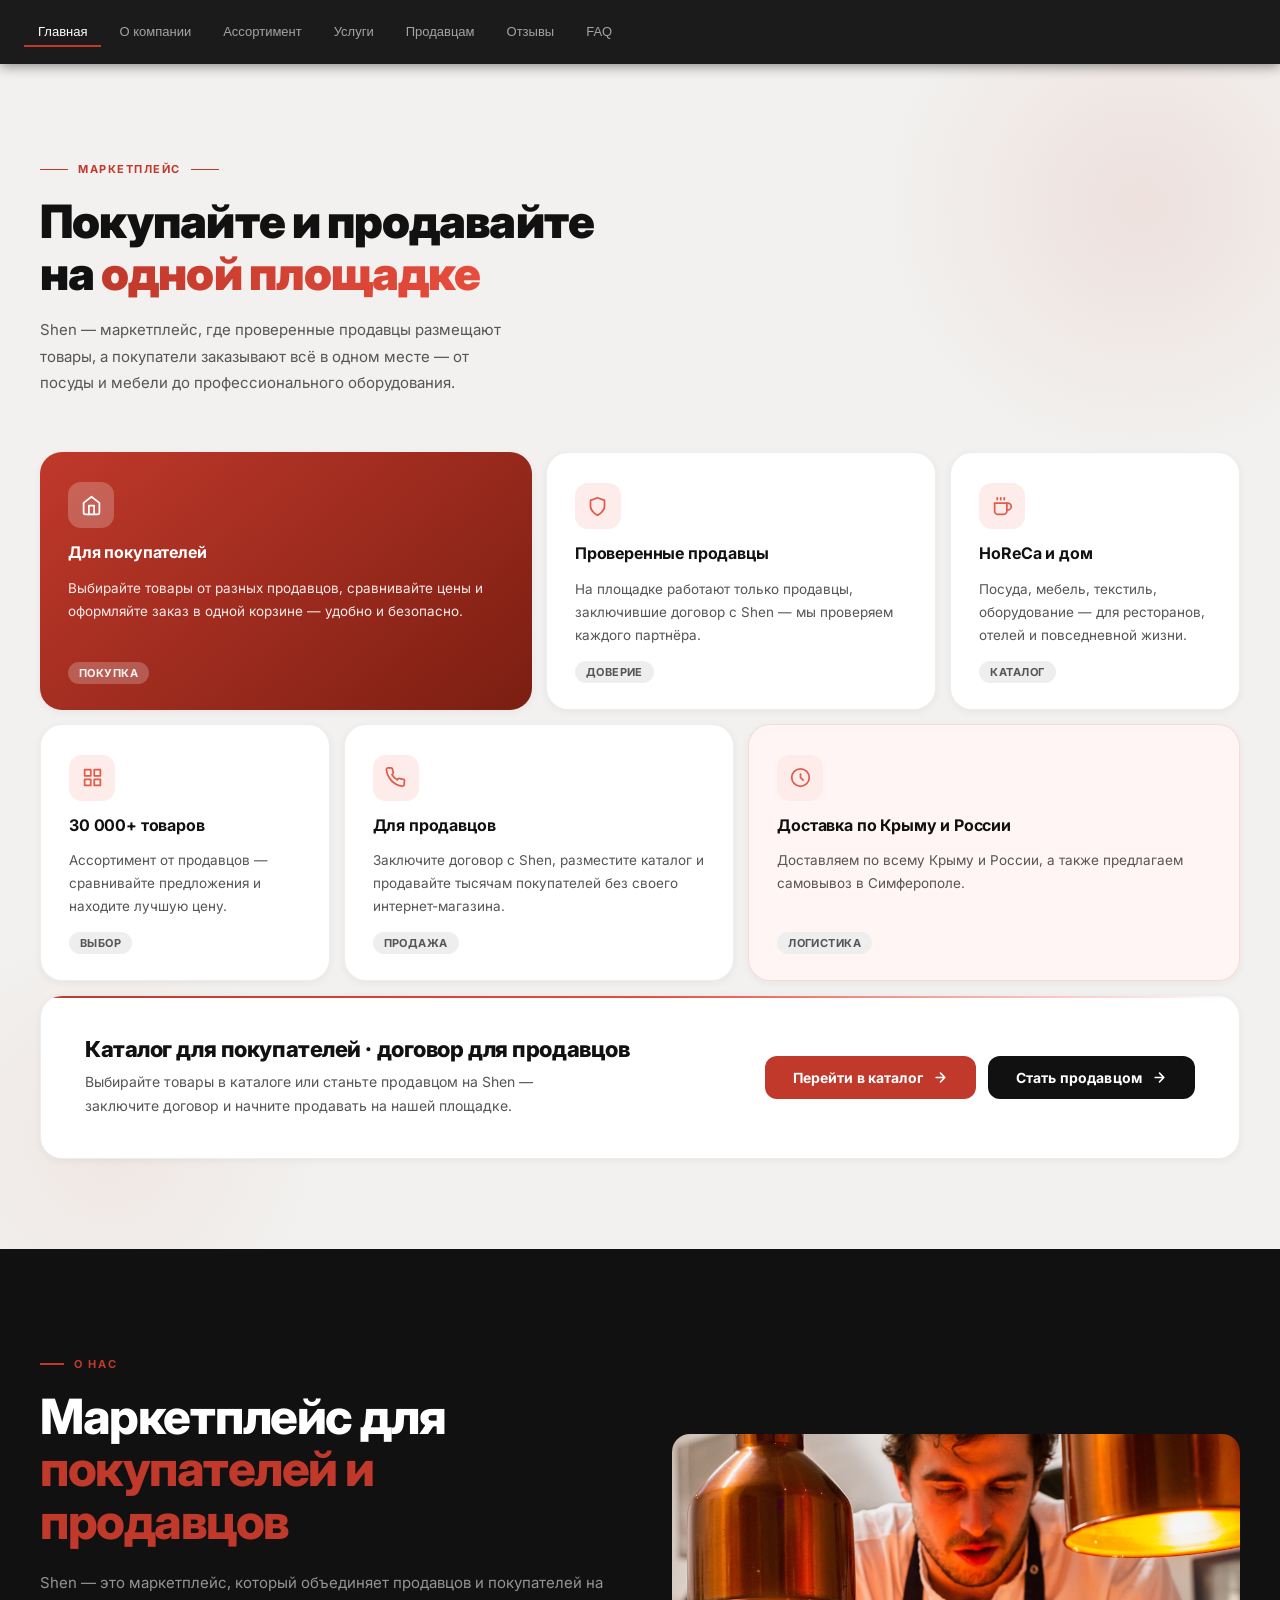
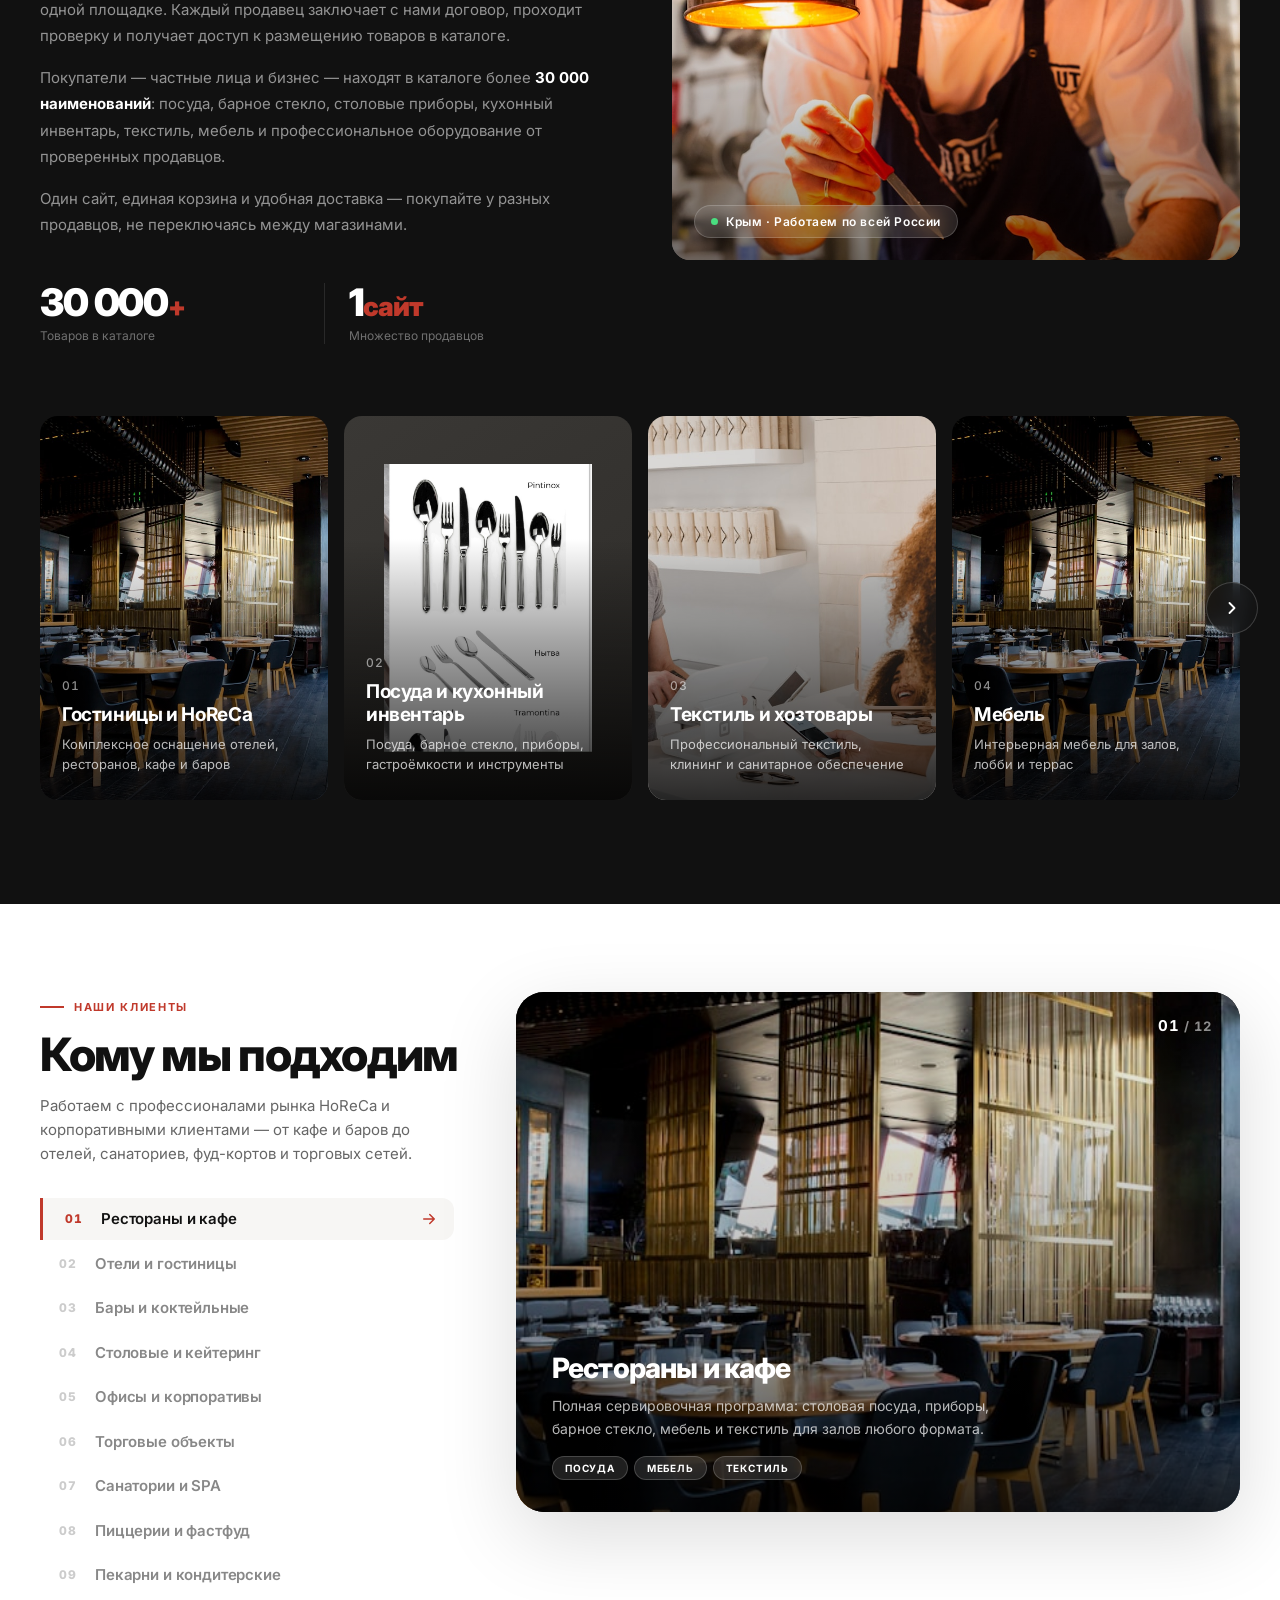
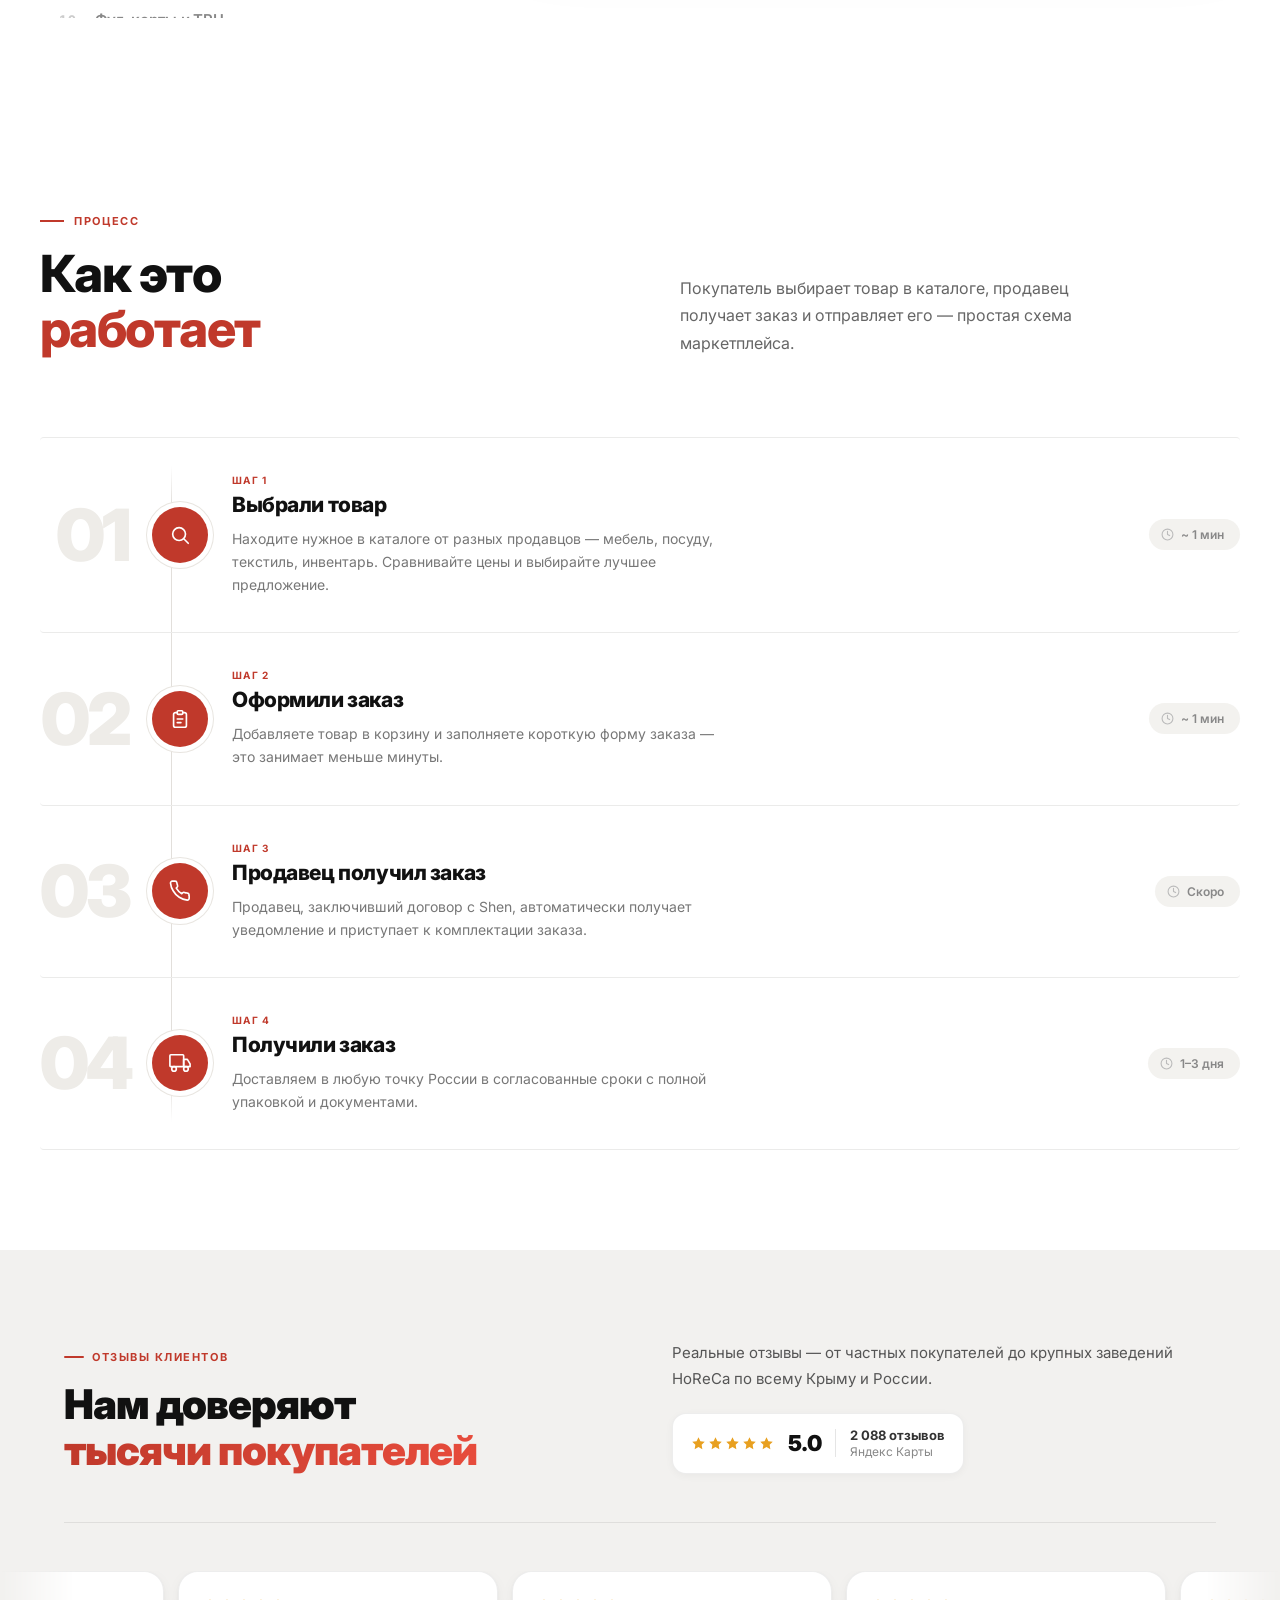
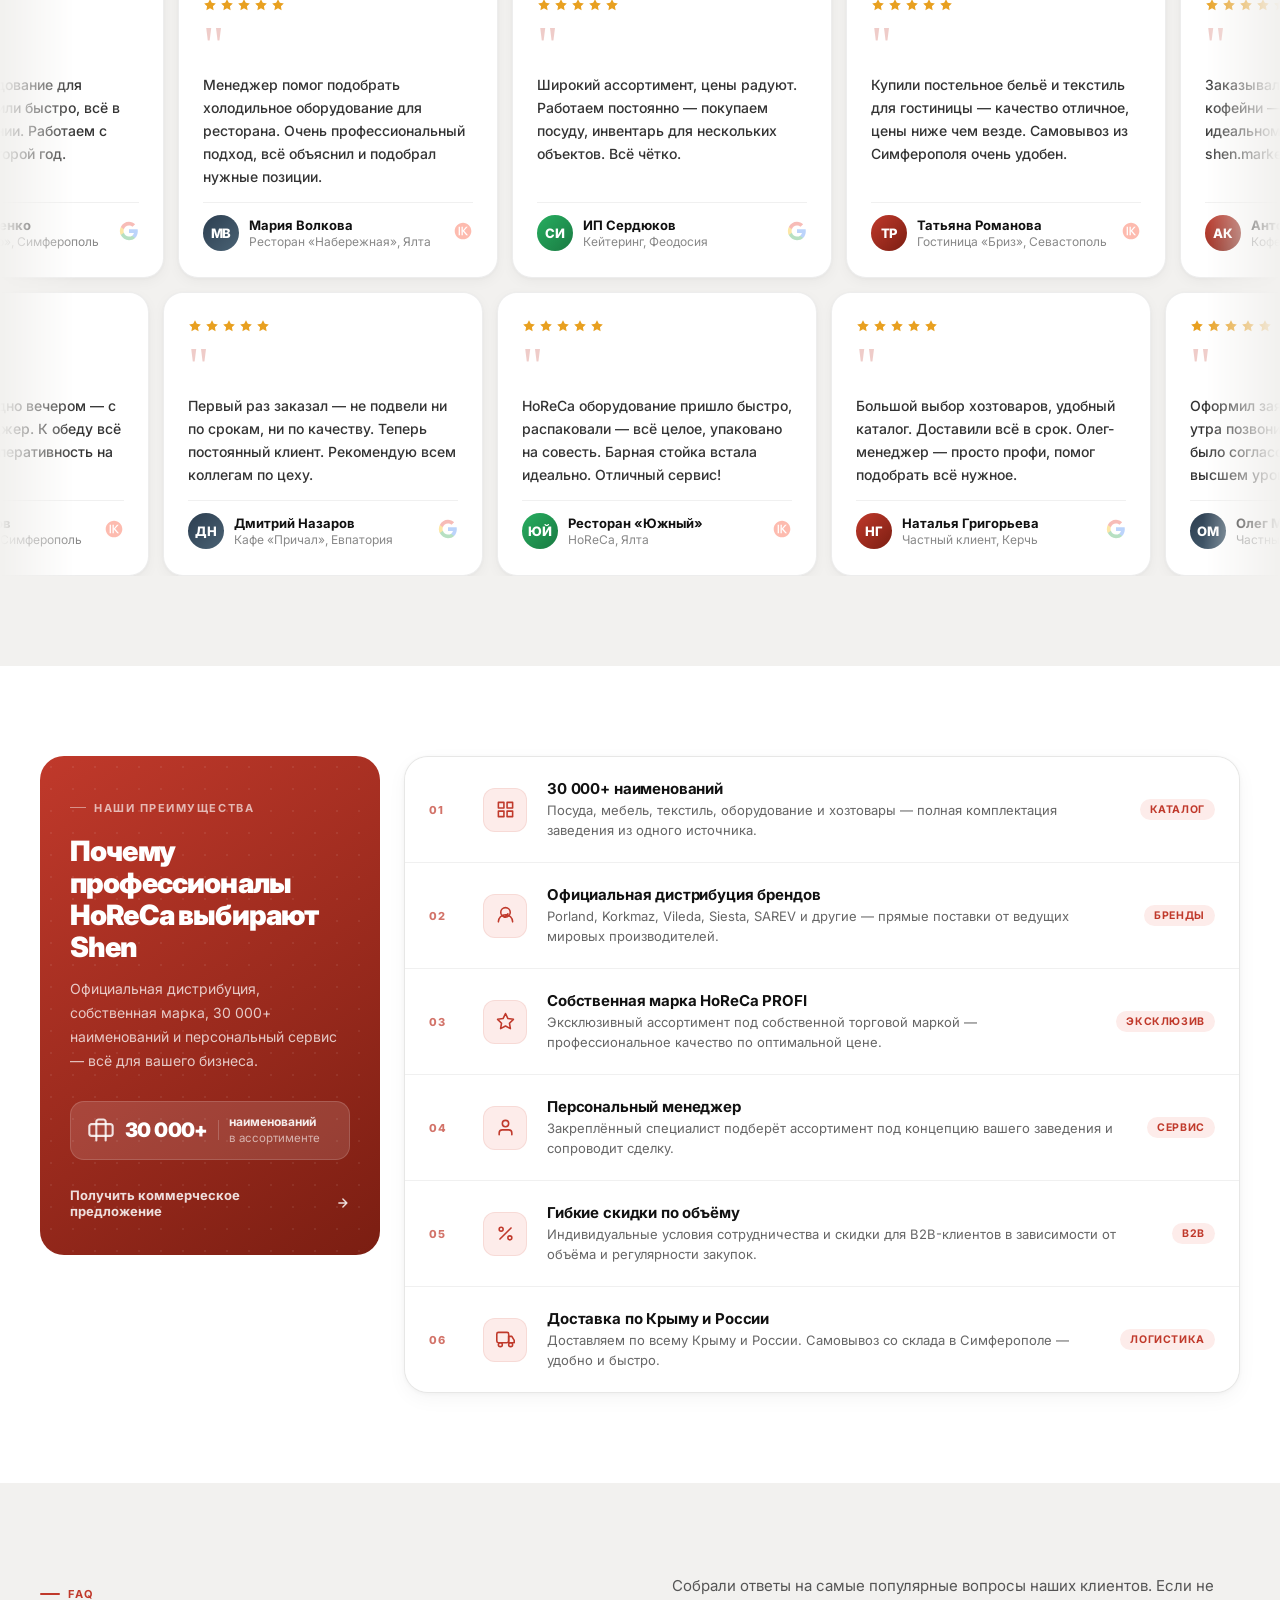
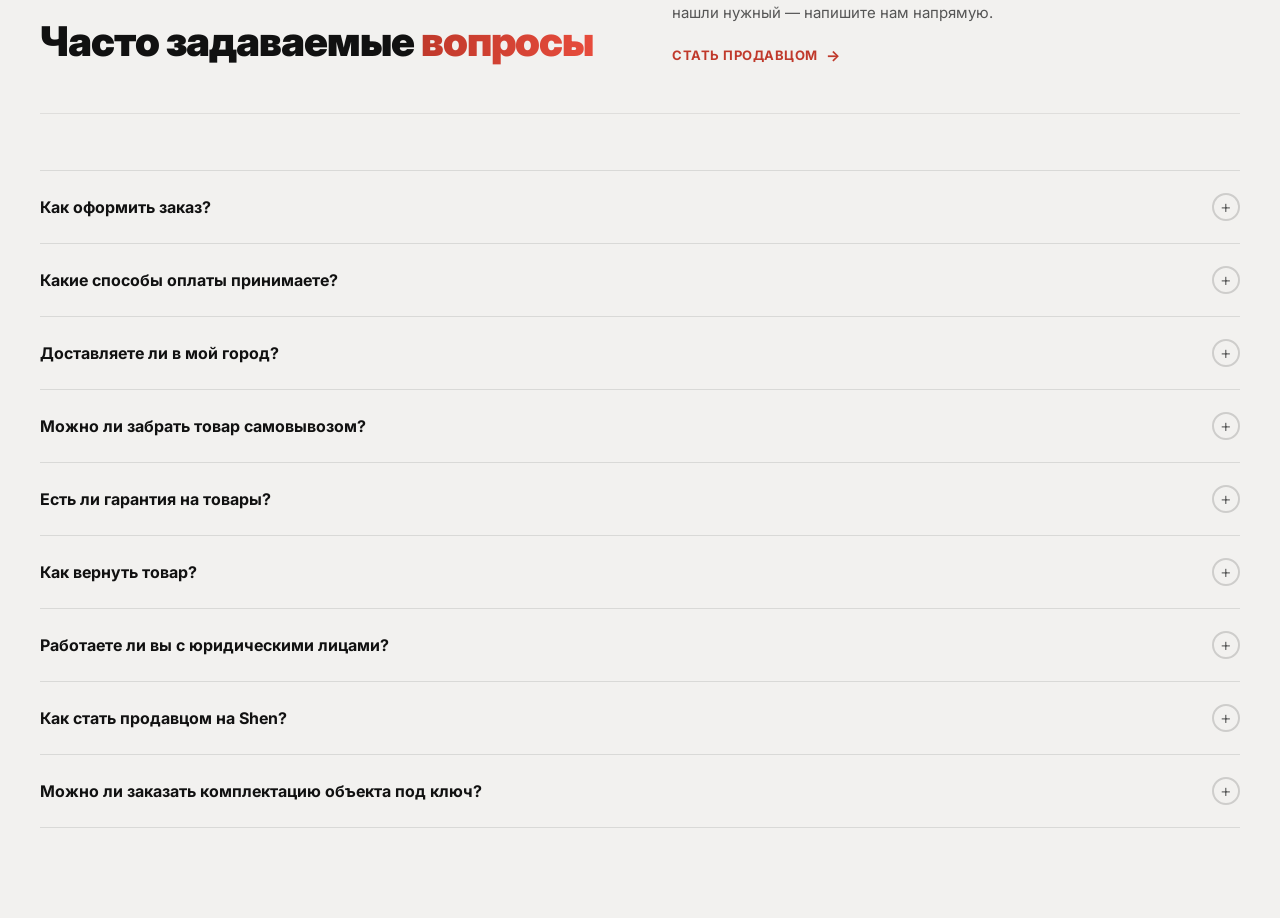
==== commit f9ad55a4: "Update marketplace content and structure: revised text for advantages, marketplace description, and " ====
--- a/index.html
+++ b/index.html
@@ -3,7 +3,7 @@
 <head>
   <meta charset="UTF-8" />
   <meta name="viewport" content="width=device-width, initial-scale=1.0" />
-  <title>shen.market — блоки</title>
+  <title>shen.market — маркетплейс для покупателей и продавцов</title>
   <style>
     *, *::before, *::after { box-sizing: border-box; margin: 0; padding: 0; }
 
@@ -86,13 +86,13 @@
 <!-- ═══════════════════════ HEADER ═══════════════════════ -->
 <header class="dev-header">
   <nav class="dev-nav">
-    <a href="#block-marketplace" class="active">Маркетплейс</a>
+    <a href="#block-marketplace" class="active">Главная</a>
     <a href="#block-about">О компании</a>
-    <a href="#block-how">Как это работает</a>
+    <a href="#block-brands">Ассортимент</a>
+    <a href="#block-services">Услуги</a>
+    <a href="become-seller.html">Продавцам</a>
     <a href="#block-reviews">Отзывы</a>
-    <a href="#block-advantages">Преимущества</a>
     <a href="#block-faq">FAQ</a>
-    
   </nav>
 </header>
 
@@ -348,6 +348,7 @@
       max-width: 500px;
       line-height: 1.7;
     }
+    .shen-mp-cta-btns { display: flex; flex-wrap: wrap; gap: 12px; flex-shrink: 0; }
     .shen-mp-cta-btn {
       display: inline-flex;
       align-items: center;
@@ -392,9 +393,9 @@
 
     <!-- Heading -->
     <div class="shen-mp-heading">
-      <div class="shen-mp-heading-eyebrow">shen.market</div>
-      <h2>Всё для профессионалов<br>и <em>вашего дома</em></h2>
-      <p>Профессиональное и бытовое оборудование от ведущих производителей — широкий выбор, удобный заказ и доставка по Крыму и всей России.</p>
+      <div class="shen-mp-heading-eyebrow">Маркетплейс</div>
+      <h2>Покупайте и продавайте<br>на <em>одной площадке</em></h2>
+      <p>Shen — маркетплейс, где проверенные продавцы размещают товары, а покупатели заказывают всё в одном месте — от посуды и мебели до профессионального оборудования.</p>
     </div>
 
     <!-- Bento Grid -->
@@ -409,9 +410,9 @@
             <polyline points="9 22 9 12 15 12 15 22"/>
           </svg>
         </div>
-        <div class="shen-mp-card-title">Для дома и жизни</div>
-        <div class="shen-mp-card-text">Текстиль, посуда, кухонный инвентарь и всё необходимое для уюта — в одном каталоге.</div>
-        <span class="shen-mp-card-tag">Быт</span>
+        <div class="shen-mp-card-title">Для покупателей</div>
+        <div class="shen-mp-card-text">Выбирайте товары от разных продавцов, сравнивайте цены и оформляйте заказ в одной корзине — удобно и безопасно.</div>
+        <span class="shen-mp-card-tag">Покупка</span>
       </div>
 
       <!-- 2 -->
@@ -422,9 +423,9 @@
             <path d="M12 22s8-4 8-10V5l-8-3-8 3v7c0 6 8 10 8 10z"/>
           </svg>
         </div>
-        <div class="shen-mp-card-title">Проверенное качество</div>
-        <div class="shen-mp-card-text">Оборудование от ведущих европейских производителей — надёжность, долговечность и соответствие стандартам.</div>
-        <span class="shen-mp-card-tag">Качество</span>
+        <div class="shen-mp-card-title">Проверенные продавцы</div>
+        <div class="shen-mp-card-text">На площадке работают только продавцы, заключившие договор с Shen — мы проверяем каждого партнёра.</div>
+        <span class="shen-mp-card-tag">Доверие</span>
       </div>
 
       <!-- 3 -->
@@ -437,9 +438,9 @@
             <line x1="6" y1="2" x2="6" y2="4"/><line x1="10" y1="2" x2="10" y2="4"/><line x1="14" y1="2" x2="14" y2="4"/>
           </svg>
         </div>
-        <div class="shen-mp-card-title">Профессиональные кухни</div>
-        <div class="shen-mp-card-text">Оснащение для ресторанов, кафе и отелей: тепловое, холодильное и барное оборудование.</div>
-        <span class="shen-mp-card-tag">HoReCa</span>
+        <div class="shen-mp-card-title">HoReCa и дом</div>
+        <div class="shen-mp-card-text">Посуда, мебель, текстиль, оборудование — для ресторанов, отелей и повседневной жизни.</div>
+        <span class="shen-mp-card-tag">Каталог</span>
       </div>
 
       <!-- 4 -->
@@ -451,9 +452,9 @@
             <rect x="14" y="14" width="7" height="7"/><rect x="3" y="14" width="7" height="7"/>
           </svg>
         </div>
-        <div class="shen-mp-card-title">Широкий ассортимент</div>
-        <div class="shen-mp-card-text">Мебель, хозяйственные товары и инвентарь — каждый раздел подобран под ваши задачи.</div>
-        <span class="shen-mp-card-tag">Каталог</span>
+        <div class="shen-mp-card-title">30 000+ товаров</div>
+        <div class="shen-mp-card-text">Ассортимент от продавцов — сравнивайте предложения и находите лучшую цену.</div>
+        <span class="shen-mp-card-tag">Выбор</span>
       </div>
 
       <!-- 5 -->
@@ -464,9 +465,9 @@
             <path d="M22 16.92v3a2 2 0 0 1-2.18 2 19.79 19.79 0 0 1-8.63-3.07A19.5 19.5 0 0 1 4.69 12a19.79 19.79 0 0 1-3.07-8.67A2 2 0 0 1 3.61 1h3a2 2 0 0 1 2 1.72c.127.96.361 1.903.7 2.81a2 2 0 0 1-.45 2.11L7.91 8.6a16 16 0 0 0 6 6l.96-.96a2 2 0 0 1 2.11-.45c.907.339 1.85.573 2.81.7A2 2 0 0 1 22 16.92z"/>
           </svg>
         </div>
-        <div class="shen-mp-card-title">Личный менеджер</div>
-        <div class="shen-mp-card-text">Оформите заявку на сайте — наш специалист свяжется с вами, уточнит детали и поможет с выбором.</div>
-        <span class="shen-mp-card-tag">Сервис</span>
+        <div class="shen-mp-card-title">Для продавцов</div>
+        <div class="shen-mp-card-text">Заключите договор с Shen, разместите каталог и продавайте тысячам покупателей без своего интернет-магазина.</div>
+        <span class="shen-mp-card-tag">Продажа</span>
       </div>
 
       <!-- 6 — accent -->
@@ -488,13 +489,19 @@
     <!-- CTA -->
     <div class="shen-mp-cta">
       <div class="shen-mp-cta-text">
-        <h3>Готовы сделать заказ?</h3>
-        <p>Выберите нужный товар в каталоге — менеджер свяжется с вами для быстрого оформления. Цены вас приятно удивят.</p>
-      </div>
+        <h3>Каталог для покупателей · договор для продавцов</h3>
+        <p>Выбирайте товары в каталоге или станьте продавцом на Shen — заключите договор и начните продавать на нашей площадке.</p>
+      </div>
+      <div class="shen-mp-cta-btns">
       <a href="#" class="shen-mp-cta-btn">
         Перейти в каталог
         <svg width="15" height="15" viewBox="0 0 24 24" fill="none" stroke="currentColor" stroke-width="2.5" stroke-linecap="round" stroke-linejoin="round"><path d="M5 12h14M12 5l7 7-7 7"/></svg>
       </a>
+      <a href="become-seller.html" class="shen-mp-cta-btn" style="background:#111;">
+        Стать продавцом
+        <svg width="15" height="15" viewBox="0 0 24 24" fill="none" stroke="currentColor" stroke-width="2.5" stroke-linecap="round" stroke-linejoin="round"><path d="M5 12h14M12 5l7 7-7 7"/></svg>
+      </a>
+      </div>
     </div>
 
   </div>
@@ -513,7 +520,7 @@
     .shen-ab-section {
       font-family: 'Inter', 'Arial', sans-serif;
       background: #111;
-      padding: 100px 40px;
+      padding: 100px 40px 104px;
       box-sizing: border-box;
       color: #fff;
     }
@@ -568,7 +575,10 @@
       font-size: 15px;
       line-height: 1.75;
       color: rgba(255,255,255,.55);
-      margin: 0 0 44px;
+      margin: 0 0 16px;
+    }
+    .shen-ab-text:last-of-type {
+      margin-bottom: 44px;
     }
 
     /* ── Stats ── */
@@ -655,113 +665,323 @@
       flex-shrink: 0;
     }
 
-    /* ── Directions ── */
+    /* ── B2B Section ── */
+    .shen-ab-b2b {
+      display: grid;
+      grid-template-columns: 1fr 1fr;
+      gap: 72px;
+      align-items: center;
+      padding: 80px 0 16px;
+      border-top: 1px solid rgba(255,255,255,.08);
+    }
+
+    .shen-ab-b2b-heading {
+      margin-bottom: 36px;
+    }
+
+    .shen-ab-b2b-cards {
+      display: flex;
+      flex-direction: column;
+      gap: 16px;
+    }
+
+    .shen-ab-b2b-card {
+      background: rgba(255,255,255,.04);
+      border: 1px solid rgba(255,255,255,.08);
+      border-radius: 16px;
+      padding: 22px 24px;
+      display: flex;
+      align-items: flex-start;
+      gap: 18px;
+      transition: border-color .3s, background .3s;
+    }
+    .shen-ab-b2b-card:hover {
+      border-color: rgba(192,57,43,.45);
+      background: rgba(192,57,43,.06);
+    }
+
+    .shen-ab-b2b-card-icon {
+      width: 46px;
+      height: 46px;
+      border-radius: 12px;
+      background: rgba(192,57,43,.12);
+      border: 1px solid rgba(192,57,43,.2);
+      display: flex;
+      align-items: center;
+      justify-content: center;
+      flex-shrink: 0;
+    }
+    .shen-ab-b2b-card-icon svg {
+      width: 21px;
+      height: 21px;
+      color: #c0392b;
+    }
+
+    .shen-ab-b2b-card-title {
+      font-size: 15px;
+      font-weight: 700;
+      color: #fff;
+      margin: 0 0 5px;
+    }
+    .shen-ab-b2b-card-text {
+      font-size: 13px;
+      line-height: 1.65;
+      color: rgba(255,255,255,.48);
+      margin: 0;
+    }
+
+    .shen-ab-b2b-visual {
+      position: relative;
+    }
+    .shen-ab-b2b-visual img {
+      width: 100%;
+      height: auto;
+      display: block;
+      border-radius: 20px;
+      box-shadow: 0 32px 80px rgba(0,0,0,.55);
+    }
+
+    /* ── Directions carousel ── */
+    .shen-ab-carousel {
+      position: relative;
+    }
+    .shen-ab-car-viewport {
+      overflow: hidden;
+    }
     .shen-ab-dirs {
-      display: grid;
-      grid-template-columns: repeat(4, 1fr);
-      gap: 12px;
-    }
-
-    .shen-ab-dir {
+      --shen-ab-visible: 4;
+      --shen-ab-gap: 16px;
+      display: flex;
+      gap: var(--shen-ab-gap);
+      transition: transform .55s cubic-bezier(.4,0,.2,1);
+      will-change: transform;
+    }
+
+    .shen-ab-dir-card {
       position: relative;
-      border-radius: 14px;
+      flex: 0 0 calc((100% - (var(--shen-ab-visible) - 1) * var(--shen-ab-gap)) / var(--shen-ab-visible));
+      border-radius: 18px;
       overflow: hidden;
       aspect-ratio: 3 / 4;
       cursor: default;
     }
-    .shen-ab-dir img {
+
+    /* ── Carousel arrows ── */
+    .shen-ab-car-arrow {
+      position: absolute;
+      top: 50%;
+      transform: translateY(-50%);
+      z-index: 5;
+      width: 52px;
+      height: 52px;
+      border-radius: 50%;
+      border: 1px solid rgba(255,255,255,.18);
+      background: rgba(20,20,20,.55);
+      backdrop-filter: blur(10px);
+      -webkit-backdrop-filter: blur(10px);
+      color: #fff;
+      display: flex;
+      align-items: center;
+      justify-content: center;
+      cursor: pointer;
+      transition: background .25s, border-color .25s, opacity .25s;
+    }
+    .shen-ab-car-arrow:hover {
+      background: #c0392b;
+      border-color: #c0392b;
+    }
+    .shen-ab-car-arrow svg { width: 20px; height: 20px; }
+    .shen-ab-car-arrow--prev { left: -18px; }
+    .shen-ab-car-arrow--next { right: -18px; }
+    .shen-ab-car-arrow:disabled {
+      opacity: 0;
+      pointer-events: none;
+    }
+    .shen-ab-dir-card img {
       width: 100%;
       height: 100%;
       object-fit: cover;
       display: block;
-      transition: transform .6s ease, filter .4s ease;
-      filter: brightness(.88) saturate(1.05);
-    }
-    .shen-ab-dir:hover img {
-      transform: scale(1.07);
-      filter: brightness(.78) saturate(1.1);
-    }
-
-    .shen-ab-dir::before {
+      transition: transform .65s cubic-bezier(.4,0,.2,1);
+    }
+    .shen-ab-dir-card:hover img {
+      transform: scale(1.06);
+    }
+    .shen-ab-dir-card::after {
       content: '';
       position: absolute;
       inset: 0;
-      background: linear-gradient(
-        to top,
-        rgba(0,0,0,.82) 0%,
-        rgba(0,0,0,.3) 45%,
-        rgba(0,0,0,.05) 100%
-      );
-      z-index: 1;
-      transition: background .35s;
-    }
-    .shen-ab-dir:hover::before {
-      background: linear-gradient(
-        to top,
-        rgba(155,27,18,.88) 0%,
-        rgba(100,15,10,.35) 50%,
-        rgba(0,0,0,.08) 100%
-      );
-    }
-
-    .shen-ab-dir-body {
+      background: linear-gradient(to top, rgba(0,0,0,.82) 0%, rgba(0,0,0,.35) 42%, transparent 68%);
+      pointer-events: none;
+    }
+
+    .shen-ab-dir-overlay {
       position: absolute;
       bottom: 0;
       left: 0;
       right: 0;
-      padding: 24px 20px;
       z-index: 2;
+      padding: 24px 22px 26px;
     }
     .shen-ab-dir-num {
-      font-size: 10px;
+      display: block;
+      font-size: 12px;
+      font-weight: 500;
+      letter-spacing: .06em;
+      color: rgba(255,255,255,.55);
+      margin-bottom: 10px;
+      font-variant-numeric: tabular-nums;
+    }
+    .shen-ab-dir-title {
+      font-size: clamp(16px, 1.6vw, 19px);
       font-weight: 700;
-      letter-spacing: .13em;
-      text-transform: uppercase;
-      color: rgba(255,255,255,.45);
-      margin-bottom: 9px;
-    }
-    .shen-ab-dir-title {
-      font-size: 16px;
-      font-weight: 700;
+      letter-spacing: -.02em;
       color: #fff;
       line-height: 1.25;
-      margin-bottom: 8px;
-    }
-    .shen-ab-dir-text {
-      font-size: 12px;
-      line-height: 1.55;
-      color: rgba(255,255,255,.55);
-      transition: color .3s;
-    }
-    .shen-ab-dir:hover .shen-ab-dir-text { color: rgba(255,255,255,.8); }
-
-    /* ── Arrow indicator ── */
-    .shen-ab-dir-arrow {
-      position: absolute;
-      top: 18px;
-      right: 18px;
-      z-index: 2;
-      width: 36px;
-      height: 36px;
+      margin: 0 0 8px;
+    }
+    .shen-ab-dir-desc {
+      font-size: 13px;
+      line-height: 1.5;
+      color: rgba(255,255,255,.72);
+      margin: 0;
+    }
+
+    .shen-ab-dir-card--click {
+      cursor: pointer;
+    }
+    .shen-ab-dir-card--click:hover .shen-ab-dir-title {
+      color: #f5b4ad;
+    }
+    .shen-ab-dir-card--product {
+      background: #2a2826;
+    }
+    .shen-ab-dir-card--product img {
+      object-fit: contain;
+      padding: 14%;
+      background: linear-gradient(145deg, #3a3835 0%, #2e2c29 100%);
+    }
+    .shen-ab-dir-card--product:hover img {
+      transform: scale(1.03);
+    }
+
+    /* ── Drawer ── */
+    .shen-ab-drawer-overlay {
+      position: fixed;
+      inset: 0;
+      background: rgba(0,0,0,.5);
+      z-index: 9000;
+      opacity: 0;
+      pointer-events: none;
+      transition: opacity .35s ease;
+    }
+    .shen-ab-drawer-overlay.is-open { opacity: 1; pointer-events: auto; }
+    .shen-ab-drawer {
+      position: fixed;
+      top: 0; right: 0; bottom: 0;
+      width: min(520px, 100vw);
+      background: #fff;
+      z-index: 9001;
+      transform: translateX(100%);
+      transition: transform .4s cubic-bezier(.4,0,.2,1);
+      display: flex;
+      flex-direction: column;
+      overflow: hidden;
+    }
+    .shen-ab-drawer.is-open { transform: translateX(0); }
+    .shen-ab-dr-head { padding: 28px 28px 0; flex-shrink: 0; }
+    .shen-ab-dr-topbar {
+      display: flex;
+      align-items: center;
+      justify-content: space-between;
+      margin-bottom: 20px;
+    }
+    .shen-ab-dr-badge {
+      font-size: 10px; font-weight: 700;
+      letter-spacing: .12em; text-transform: uppercase;
+      color: #c0392b;
+      background: rgba(192,57,43,.08);
+      border-radius: 100px;
+      padding: 5px 12px;
+    }
+    .shen-ab-dr-close {
+      width: 36px; height: 36px;
       border-radius: 50%;
-      background: rgba(255,255,255,.12);
-      border: 1px solid rgba(255,255,255,.18);
-      display: flex;
-      align-items: center;
-      justify-content: center;
-      opacity: 0;
-      transform: translate(6px, -6px) scale(.85);
-      transition: opacity .3s, transform .3s;
-    }
-    .shen-ab-dir-arrow svg {
-      width: 15px;
-      height: 15px;
-      color: #fff;
-    }
-    .shen-ab-dir:hover .shen-ab-dir-arrow {
-      opacity: 1;
-      transform: translate(0, 0) scale(1);
-    }
+      border: 1px solid rgba(0,0,0,.12);
+      background: #fff;
+      cursor: pointer;
+      display: flex; align-items: center; justify-content: center;
+      transition: background .2s, border-color .2s;
+      flex-shrink: 0;
+    }
+    .shen-ab-dr-close:hover { background: #f5f5f5; border-color: rgba(0,0,0,.2); }
+    .shen-ab-dr-close svg { width: 14px; height: 14px; color: #555; }
+    .shen-ab-dr-title {
+      font-size: clamp(20px, 3vw, 26px);
+      font-weight: 800; letter-spacing: -.025em;
+      color: #111; margin: 0 0 4px; line-height: 1.2;
+    }
+    .shen-ab-dr-subtitle { font-size: 13px; color: #888; margin: 0 0 22px; }
+    .shen-ab-dr-img {
+      margin: 0 28px;
+      border-radius: 16px; overflow: hidden;
+      aspect-ratio: 16/7; background: #e8e6e3;
+      flex-shrink: 0;
+    }
+    .shen-ab-dr-img img { width: 100%; height: 100%; object-fit: cover; display: block; }
+    .shen-ab-dr-img--dual {
+      display: grid; grid-template-columns: 1fr 1fr; gap: 8px;
+      aspect-ratio: unset; background: transparent;
+      border-radius: 0; overflow: visible;
+    }
+    .shen-ab-dr-img--dual .shen-ab-dr-img-cell {
+      border-radius: 12px; overflow: hidden;
+      aspect-ratio: 4/3; background: #e8e6e3;
+    }
+    .shen-ab-dr-img--dual .shen-ab-dr-img-cell img {
+      width: 100%; height: 100%; object-fit: cover; display: block;
+    }
+    .shen-ab-dr-body {
+      flex: 1; overflow-y: auto;
+      padding: 24px 28px 28px;
+      -webkit-overflow-scrolling: touch;
+    }
+    .shen-ab-dr-body::-webkit-scrollbar { width: 4px; }
+    .shen-ab-dr-body::-webkit-scrollbar-track { background: transparent; }
+    .shen-ab-dr-body::-webkit-scrollbar-thumb { background: rgba(0,0,0,.15); border-radius: 4px; }
+    .shen-ab-dr-desc { font-size: 14px; line-height: 1.75; color: #555; margin: 0 0 24px; }
+    .shen-ab-dr-sub { margin-bottom: 22px; }
+    .shen-ab-dr-sub-title {
+      font-size: 11px; font-weight: 700;
+      text-transform: uppercase; letter-spacing: .1em;
+      color: #111; margin: 0 0 10px;
+      padding-bottom: 8px;
+      border-bottom: 1px solid rgba(0,0,0,.07);
+    }
+    .shen-ab-dr-list { list-style: none; margin: 0; padding: 0; display: flex; flex-direction: column; gap: 7px; }
+    .shen-ab-dr-list li { display: flex; align-items: flex-start; gap: 10px; font-size: 13.5px; line-height: 1.55; color: #444; }
+    .shen-ab-dr-list li::before { content: ''; width: 5px; height: 5px; border-radius: 50%; background: #c0392b; flex-shrink: 0; margin-top: 7px; }
+    .shen-ab-dr-brands { display: flex; flex-wrap: wrap; gap: 7px; margin-top: 10px; }
+    .shen-ab-dr-brand { background: #f4f3f1; border: 1px solid rgba(0,0,0,.1); border-radius: 8px; padding: 5px 13px; font-size: 12px; font-weight: 600; color: #222; }
+    .shen-ab-dr-footer {
+      padding: 16px 28px 24px;
+      border-top: 1px solid rgba(0,0,0,.07);
+      display: flex; align-items: center;
+      justify-content: space-between;
+      flex-shrink: 0; gap: 12px;
+    }
+    .shen-ab-dr-nav-btn {
+      display: inline-flex; align-items: center; gap: 7px;
+      padding: 10px 18px; border-radius: 100px;
+      border: 1px solid rgba(0,0,0,.12); background: #fff;
+      font-size: 12px; font-weight: 600; color: #333;
+      cursor: pointer;
+      transition: border-color .2s, color .2s;
+    }
+    .shen-ab-dr-nav-btn:hover { border-color: #c0392b; color: #c0392b; }
+    .shen-ab-dr-nav-btn:disabled { opacity: .35; pointer-events: none; }
+    .shen-ab-dr-nav-btn svg { width: 14px; height: 14px; }
+    .shen-ab-dr-nav-counter { font-size: 12px; color: #aaa; font-weight: 500; }
 
     /* ── Mobile ── */
     @media (max-width: 900px) {
@@ -772,15 +992,20 @@
         margin-bottom: 48px;
       }
       .shen-ab-stat-num { font-size: 30px; }
-      .shen-ab-dirs {
-        grid-template-columns: 1fr 1fr;
-        gap: 10px;
+      .shen-ab-b2b {
+        grid-template-columns: 1fr;
+        gap: 40px;
+        padding: 60px 0 16px;
       }
-      .shen-ab-dir { aspect-ratio: 3 / 3.5; }
+      .shen-ab-b2b-visual { order: -1; }
+      .shen-ab-dirs { --shen-ab-visible: 2; --shen-ab-gap: 12px; }
+      .shen-ab-dir-overlay { padding: 20px 18px 22px; }
+      .shen-ab-car-arrow { width: 44px; height: 44px; }
+      .shen-ab-car-arrow--prev { left: -8px; }
+      .shen-ab-car-arrow--next { right: -8px; }
     }
     @media (max-width: 520px) {
-      .shen-ab-dirs { grid-template-columns: 1fr; }
-      .shen-ab-dir { aspect-ratio: 16 / 9; }
+      .shen-ab-dirs { --shen-ab-visible: 1; }
     }
   </style>
 
@@ -789,28 +1014,26 @@
     <!-- Intro -->
     <div class="shen-ab-intro">
       <div>
-        <div class="shen-ab-eyebrow">О компании</div>
-        <h2 class="shen-ab-h2">Ведущий поставщик<br>в Крыму с <em>2004</em> года</h2>
-        <p class="shen-ab-text">Профессиональное оборудование для предприятий общественного питания, гостиничного бизнеса и пищевой промышленности. Комплексные решения для оснащения объектов любого масштаба — от небольшого кафе до крупного производства.</p>
+        <div class="shen-ab-eyebrow">О нас</div>
+        <h2 class="shen-ab-h2">Маркетплейс для<br><em>покупателей и продавцов</em></h2>
+        <p class="shen-ab-text">Shen — это маркетплейс, который объединяет продавцов и покупателей на одной площадке. Каждый продавец заключает с нами договор, проходит проверку и получает доступ к размещению товаров в каталоге.</p>
+        <p class="shen-ab-text">Покупатели — частные лица и бизнес — находят в каталоге более <strong style="color:#fff">30 000 наименований</strong>: посуда, барное стекло, столовые приборы, кухонный инвентарь, текстиль, мебель и профессиональное оборудование от проверенных продавцов.</p>
+        <p class="shen-ab-text">Один сайт, единая корзина и удобная доставка — покупайте у разных продавцов, не переключаясь между магазинами.</p>
         <div class="shen-ab-stats">
           <div class="shen-ab-stat">
-            <div class="shen-ab-stat-num">2004</div>
-            <div class="shen-ab-stat-label">Год основания</div>
+            <div class="shen-ab-stat-num">30 000<span>+</span></div>
+            <div class="shen-ab-stat-label">Товаров в каталоге</div>
           </div>
           <div class="shen-ab-stat">
-            <div class="shen-ab-stat-num">18 000<span>+</span></div>
-            <div class="shen-ab-stat-label">Товаров в наличии</div>
-          </div>
-          <div class="shen-ab-stat">
-            <div class="shen-ab-stat-num">20<span>+</span></div>
-            <div class="shen-ab-stat-label">Лет на рынке</div>
+            <div class="shen-ab-stat-num">1<span>сайт</span></div>
+            <div class="shen-ab-stat-label">Множество продавцов</div>
           </div>
         </div>
       </div>
 
       <div class="shen-ab-photo">
         <img
-          src="https://images.unsplash.com/photo-1577219491135-ce391730fb2c?w=960&h=720&fit=crop&crop=center&q=85&auto=format"
+          src="images/photo-1577219491135-ce391730fb2c.jpeg"
           alt="Профессиональная кухня"
           loading="lazy"
         />
@@ -818,77 +1041,620 @@
       </div>
     </div>
 
-    <!-- Directions -->
-    <div class="shen-ab-dirs">
-
-      <div class="shen-ab-dir">
-        <img
-          src="https://images.unsplash.com/photo-1564501049412-61c2a3083791?w=540&h=720&fit=crop&crop=center&q=82&auto=format"
-          alt="Проектирование гостиниц"
-          loading="lazy"
-        />
-        <div class="shen-ab-dir-body">
-          <div class="shen-ab-dir-num">01</div>
-          <div class="shen-ab-dir-title">Проектирование гостиниц</div>
-          <div class="shen-ab-dir-text">Полный комплекс услуг по оснащению гостиничных комплексов</div>
-        </div>
-        <div class="shen-ab-dir-arrow">
-          <svg viewBox="0 0 24 24" fill="none" stroke="currentColor" stroke-width="2" stroke-linecap="round" stroke-linejoin="round"><path d="M7 17L17 7"/><path d="M7 7h10v10"/></svg>
-        </div>
-      </div>
-
-      <div class="shen-ab-dir">
-        <img
-          src="https://images.unsplash.com/photo-1490645935967-10de6ba17061?w=540&h=720&fit=crop&crop=center&q=82&auto=format"
-          alt="Пищевое производство"
-          loading="lazy"
-        />
-        <div class="shen-ab-dir-body">
-          <div class="shen-ab-dir-num">02</div>
-          <div class="shen-ab-dir-title">Пищевое производство</div>
-          <div class="shen-ab-dir-text">Оборудование для предприятий пищевой промышленности</div>
-        </div>
-        <div class="shen-ab-dir-arrow">
-          <svg viewBox="0 0 24 24" fill="none" stroke="currentColor" stroke-width="2" stroke-linecap="round" stroke-linejoin="round"><path d="M7 17L17 7"/><path d="M7 7h10v10"/></svg>
-        </div>
-      </div>
-
-      <div class="shen-ab-dir">
-        <img
-          src="https://images.unsplash.com/photo-1517248135467-4c7edcad34c4?w=540&h=720&fit=crop&crop=center&q=82&auto=format"
-          alt="Общественное питание"
-          loading="lazy"
-        />
-        <div class="shen-ab-dir-body">
-          <div class="shen-ab-dir-num">03</div>
-          <div class="shen-ab-dir-title">Общественное питание</div>
-          <div class="shen-ab-dir-text">Оснащение ресторанов, кафе, баров и столовых</div>
-        </div>
-        <div class="shen-ab-dir-arrow">
-          <svg viewBox="0 0 24 24" fill="none" stroke="currentColor" stroke-width="2" stroke-linecap="round" stroke-linejoin="round"><path d="M7 17L17 7"/><path d="M7 7h10v10"/></svg>
-        </div>
-      </div>
-
-      <div class="shen-ab-dir">
-        <img
-          src="https://images.unsplash.com/photo-1556742049-0cfed4f6a45d?w=540&h=720&fit=crop&crop=center&q=82&auto=format"
-          alt="Розничная торговля"
-          loading="lazy"
-        />
-        <div class="shen-ab-dir-body">
-          <div class="shen-ab-dir-num">04</div>
-          <div class="shen-ab-dir-title">Розничная торговля</div>
-          <div class="shen-ab-dir-text">Торговое оборудование для магазинов любых форматов</div>
-        </div>
-        <div class="shen-ab-dir-arrow">
-          <svg viewBox="0 0 24 24" fill="none" stroke="currentColor" stroke-width="2" stroke-linecap="round" stroke-linejoin="round"><path d="M7 17L17 7"/><path d="M7 7h10v10"/></svg>
+    <div class="shen-ab-carousel">
+    <button class="shen-ab-car-arrow shen-ab-car-arrow--prev" id="shenDirPrev" aria-label="Предыдущие" disabled>
+      <svg viewBox="0 0 24 24" fill="none" stroke="currentColor" stroke-width="2.2" stroke-linecap="round" stroke-linejoin="round"><polyline points="15 18 9 12 15 6"/></svg>
+    </button>
+    <button class="shen-ab-car-arrow shen-ab-car-arrow--next" id="shenDirNext" aria-label="Следующие">
+      <svg viewBox="0 0 24 24" fill="none" stroke="currentColor" stroke-width="2.2" stroke-linecap="round" stroke-linejoin="round"><polyline points="9 18 15 12 9 6"/></svg>
+    </button>
+    <div class="shen-ab-car-viewport">
+    <div class="shen-ab-dirs" id="shenDirsTrack">
+
+      <a class="shen-ab-dir-card shen-ab-dir-card--click" href="hotels-horeca.html" aria-label="Гостиницы и HoReCa — открыть страницу">
+        <img src="images/photo-1517248135467-4c7edcad34c4.jpeg" alt="Гостиницы и HoReCa" loading="lazy">
+        <div class="shen-ab-dir-overlay">
+          <span class="shen-ab-dir-num">01</span>
+          <h3 class="shen-ab-dir-title">Гостиницы и HoReCa</h3>
+          <p class="shen-ab-dir-desc">Комплексное оснащение отелей, ресторанов, кафе и баров</p>
+        </div>
+      </a>
+
+      <a class="shen-ab-dir-card shen-ab-dir-card--click shen-ab-dir-card--product" href="tableware-kitchen.html" aria-label="Посуда и кухонный инвентарь — открыть страницу">
+        <img src="images/cutlery.png" alt="Посуда и кухонный инвентарь" loading="lazy">
+        <div class="shen-ab-dir-overlay">
+          <span class="shen-ab-dir-num">02</span>
+          <h3 class="shen-ab-dir-title">Посуда и кухонный инвентарь</h3>
+          <p class="shen-ab-dir-desc">Посуда, барное стекло, приборы, гастроёмкости и инструменты</p>
+        </div>
+      </a>
+
+      <a class="shen-ab-dir-card shen-ab-dir-card--click" href="textiles-household.html" aria-label="Текстиль и хозтовары — открыть страницу">
+        <img src="images/photo-1556742049-0cfed4f6a45d.jpeg" alt="Текстиль и хозтовары" loading="lazy">
+        <div class="shen-ab-dir-overlay">
+          <span class="shen-ab-dir-num">03</span>
+          <h3 class="shen-ab-dir-title">Текстиль и хозтовары</h3>
+          <p class="shen-ab-dir-desc">Профессиональный текстиль, клининг и санитарное обеспечение</p>
+        </div>
+      </a>
+
+      <a class="shen-ab-dir-card shen-ab-dir-card--click" href="furniture.html" aria-label="Мебель — открыть страницу">
+        <img src="images/photo-1517248135467-4c7edcad34c4.jpeg" alt="Мебель" loading="lazy">
+        <div class="shen-ab-dir-overlay">
+          <span class="shen-ab-dir-num">04</span>
+          <h3 class="shen-ab-dir-title">Мебель</h3>
+          <p class="shen-ab-dir-desc">Интерьерная мебель для залов, лобби и террас</p>
+        </div>
+      </a>
+
+      <a class="shen-ab-dir-card shen-ab-dir-card--click shen-ab-dir-card--product" href="professional-equipment.html" aria-label="Профессиональное оборудование — открыть страницу">
+        <img src="images/equipment-grid.png" alt="Профессиональное оборудование" loading="lazy">
+        <div class="shen-ab-dir-overlay">
+          <span class="shen-ab-dir-num">05</span>
+          <h3 class="shen-ab-dir-title">Профессиональное оборудование</h3>
+          <p class="shen-ab-dir-desc">Тепловое, холодильное и нейтральное — монтаж под ключ</p>
+        </div>
+      </a>
+
+    </div>
+    </div>
+    </div>
+
+  </div>
+
+  <script>
+  (function () {
+    /* ── Directions carousel ── */
+    var track    = document.getElementById('shenDirsTrack');
+    var dirPrev  = document.getElementById('shenDirPrev');
+    var dirNext  = document.getElementById('shenDirNext');
+
+    if (track && dirPrev && dirNext) {
+      var offset = 0;
+
+      function stepSize() {
+        var card = track.querySelector('.shen-ab-dir-card');
+        if (!card) return 0;
+        var gap = parseFloat(getComputedStyle(track).columnGap || getComputedStyle(track).gap || 0) || 0;
+        return card.getBoundingClientRect().width + gap;
+      }
+      function maxOffset() {
+        return Math.max(0, track.scrollWidth - track.parentElement.clientWidth);
+      }
+      function apply() {
+        var max = maxOffset();
+        if (offset > max) offset = max;
+        if (offset < 0) offset = 0;
+        track.style.transform = 'translateX(' + (-offset) + 'px)';
+        dirPrev.disabled = offset <= 1;
+        dirNext.disabled = offset >= max - 1;
+      }
+
+      dirNext.addEventListener('click', function() { offset += stepSize(); apply(); });
+      dirPrev.addEventListener('click', function() { offset -= stepSize(); apply(); });
+
+      var rt;
+      window.addEventListener('resize', function() {
+        clearTimeout(rt);
+        rt = setTimeout(function() { offset = 0; apply(); }, 150);
+      });
+      apply();
+    }
+
+  })();
+  </script>
+
+</section>
+  </div>
+
+  <div id="block-audience">
+<!-- ============================================================
+     block-audience — «Кому мы подходим»
+     shen.market | изолированный блок, префикс .shen-aud-
+     ============================================================ -->
+<section class="shen-aud-section">
+  <style>
+    .shen-aud-section {
+      font-family: 'Inter', 'Arial', sans-serif;
+      background: #fff;
+      padding: 88px 40px;
+      box-sizing: border-box;
+      color: #111;
+    }
+
+    .shen-aud-container {
+      max-width: 1200px;
+      margin: 0 auto;
+    }
+
+    .shen-aud-split {
+      display: grid;
+      grid-template-columns: minmax(280px, 420px) 1fr;
+      gap: 56px;
+      align-items: start;
+    }
+
+    .shen-aud-eyebrow {
+      display: inline-flex;
+      align-items: center;
+      gap: 10px;
+      font-size: 11px;
+      font-weight: 700;
+      letter-spacing: .15em;
+      text-transform: uppercase;
+      color: #c0392b;
+      margin-bottom: 16px;
+    }
+    .shen-aud-eyebrow::before {
+      content: '';
+      display: block;
+      width: 24px;
+      height: 2px;
+      background: #c0392b;
+      flex-shrink: 0;
+    }
+
+    .shen-aud-h2 {
+      font-size: clamp(32px, 4vw, 46px);
+      font-weight: 800;
+      line-height: 1.08;
+      letter-spacing: -.03em;
+      color: #111;
+      margin: 0 0 14px;
+    }
+
+    .shen-aud-subtitle {
+      font-size: 15px;
+      line-height: 1.6;
+      color: #666;
+      margin: 0 0 32px;
+    }
+
+    /* ── Nav list ── */
+    .shen-aud-nav {
+      display: flex;
+      flex-direction: column;
+      gap: 3px;
+      max-height: 420px;
+      overflow-y: auto;
+      padding-right: 6px;
+      scrollbar-width: thin;
+      scrollbar-color: rgba(0,0,0,.15) transparent;
+    }
+    .shen-aud-nav::-webkit-scrollbar { width: 4px; }
+    .shen-aud-nav::-webkit-scrollbar-thumb {
+      background: rgba(0,0,0,.15);
+      border-radius: 4px;
+    }
+
+    .shen-aud-nav-item {
+      display: flex;
+      align-items: center;
+      gap: 14px;
+      width: 100%;
+      padding: 11px 16px;
+      border: none;
+      border-left: 3px solid transparent;
+      border-radius: 0 12px 12px 0;
+      background: transparent;
+      text-align: left;
+      cursor: pointer;
+      transition: background .25s, border-color .25s, padding-left .25s;
+      font-family: inherit;
+    }
+    .shen-aud-nav-item:hover {
+      background: #f7f6f4;
+      padding-left: 22px;
+    }
+    .shen-aud-nav-item.is-active {
+      background: #f7f6f4;
+      border-left-color: #c0392b;
+      padding-left: 22px;
+    }
+
+    .shen-aud-nav-num {
+      font-size: 12px;
+      font-weight: 800;
+      letter-spacing: .06em;
+      color: #ccc;
+      min-width: 22px;
+      font-variant-numeric: tabular-nums;
+      transition: color .25s;
+    }
+    .shen-aud-nav-item.is-active .shen-aud-nav-num {
+      color: #c0392b;
+    }
+
+    .shen-aud-nav-label {
+      font-size: 15px;
+      font-weight: 600;
+      color: #888;
+      letter-spacing: -.01em;
+      line-height: 1.3;
+      transition: color .25s;
+    }
+    .shen-aud-nav-item.is-active .shen-aud-nav-label {
+      color: #111;
+    }
+
+    .shen-aud-nav-arrow {
+      margin-left: auto;
+      width: 18px;
+      height: 18px;
+      opacity: 0;
+      transform: translateX(-6px);
+      transition: opacity .25s, transform .25s;
+      flex-shrink: 0;
+    }
+    .shen-aud-nav-arrow svg {
+      width: 18px;
+      height: 18px;
+      fill: none;
+      stroke: #c0392b;
+      stroke-width: 2;
+      stroke-linecap: round;
+      stroke-linejoin: round;
+    }
+    .shen-aud-nav-item.is-active .shen-aud-nav-arrow {
+      opacity: 1;
+      transform: translateX(0);
+    }
+
+    /* ── Showcase ── */
+    .shen-aud-showcase {
+      position: relative;
+      border-radius: 28px;
+      overflow: hidden;
+      height: 520px;
+      background: #111;
+      box-shadow: 0 24px 80px rgba(0,0,0,.14);
+    }
+
+    #shen-aud-imgs {
+      position: absolute;
+      inset: 0;
+    }
+
+    .shen-aud-showcase-img {
+      position: absolute;
+      inset: 0;
+      opacity: 0;
+      transition: opacity .7s ease, transform 8s ease;
+      transform: scale(1.04);
+    }
+    .shen-aud-showcase-img.is-active {
+      opacity: 1;
+      transform: scale(1);
+    }
+    .shen-aud-showcase-img img {
+      width: 100%;
+      height: 100%;
+      object-fit: cover;
+      display: block;
+    }
+    .shen-aud-showcase-img--product {
+      background: linear-gradient(145deg, #2a2a2a 0%, #1a1a1a 100%);
+    }
+    .shen-aud-showcase-img--product img {
+      object-fit: contain;
+      padding: 48px;
+    }
+
+    .shen-aud-showcase-img::after {
+      content: '';
+      position: absolute;
+      inset: 0;
+      background: linear-gradient(to top, rgba(0,0,0,.82) 0%, rgba(0,0,0,.25) 45%, rgba(0,0,0,.05) 100%);
+      pointer-events: none;
+    }
+
+    .shen-aud-showcase-panel {
+      position: absolute;
+      bottom: 0;
+      left: 0;
+      right: 0;
+      z-index: 3;
+      padding: 36px 36px 32px;
+    }
+
+    .shen-aud-panel-title {
+      font-size: clamp(22px, 2.5vw, 28px);
+      font-weight: 800;
+      letter-spacing: -.03em;
+      color: #fff;
+      margin: 0 0 10px;
+      line-height: 1.15;
+      transition: opacity .35s, transform .35s;
+    }
+    .shen-aud-panel-desc {
+      font-size: 14px;
+      line-height: 1.65;
+      color: rgba(255,255,255,.72);
+      margin: 0 0 16px;
+      max-width: 480px;
+      transition: opacity .35s, transform .35s;
+    }
+    .shen-aud-panel-tags {
+      display: flex;
+      flex-wrap: wrap;
+      gap: 6px;
+      transition: opacity .35s;
+    }
+    .shen-aud-panel-tag {
+      font-size: 10px;
+      font-weight: 700;
+      letter-spacing: .08em;
+      text-transform: uppercase;
+      color: #fff;
+      background: rgba(255,255,255,.12);
+      border: 1px solid rgba(255,255,255,.18);
+      border-radius: 100px;
+      padding: 5px 12px;
+      backdrop-filter: blur(8px);
+      -webkit-backdrop-filter: blur(8px);
+    }
+
+    .shen-aud-showcase-panel.is-changing .shen-aud-panel-title,
+    .shen-aud-showcase-panel.is-changing .shen-aud-panel-desc,
+    .shen-aud-showcase-panel.is-changing .shen-aud-panel-tags {
+      opacity: 0;
+      transform: translateY(8px);
+    }
+
+    .shen-aud-showcase-counter {
+      position: absolute;
+      top: 24px;
+      right: 28px;
+      z-index: 4;
+      font-size: 13px;
+      font-weight: 700;
+      letter-spacing: .08em;
+      color: rgba(255,255,255,.55);
+      font-variant-numeric: tabular-nums;
+    }
+    .shen-aud-showcase-counter strong {
+      color: #fff;
+      font-size: 15px;
+    }
+
+    /* ── Responsive ── */
+    @media (max-width: 960px) {
+      .shen-aud-section { padding: 72px 20px; }
+      .shen-aud-split {
+        grid-template-columns: 1fr;
+        gap: 32px;
+      }
+      .shen-aud-showcase { height: 420px; }
+      .shen-aud-nav {
+        flex-direction: row;
+        flex-wrap: nowrap;
+        overflow-x: auto;
+        gap: 8px;
+        padding-bottom: 4px;
+        scrollbar-width: none;
+      }
+      .shen-aud-nav::-webkit-scrollbar { display: none; }
+      .shen-aud-nav-item {
+        flex: 0 0 auto;
+        border-left: none;
+        border-bottom: 3px solid transparent;
+        border-radius: 12px;
+        padding: 12px 16px;
+        white-space: nowrap;
+      }
+      .shen-aud-nav-item.is-active {
+        border-bottom-color: #c0392b;
+        padding-left: 16px;
+      }
+      .shen-aud-nav-num { display: none; }
+      .shen-aud-nav-arrow { display: none; }
+      .shen-aud-subtitle { margin-bottom: 20px; }
+    }
+    @media (max-width: 600px) {
+      .shen-aud-showcase { height: 360px; border-radius: 20px; }
+      .shen-aud-showcase-panel { padding: 24px 22px 22px; }
+    }
+  </style>
+
+  <div class="shen-aud-container">
+    <div class="shen-aud-split">
+
+      <div class="shen-aud-left">
+        <p class="shen-aud-eyebrow">Наши клиенты</p>
+        <h2 class="shen-aud-h2">Кому мы подходим</h2>
+        <p class="shen-aud-subtitle">Работаем с профессионалами рынка HoReCa и корпоративными клиентами — от кафе и баров до отелей, санаториев, фуд-кортов и торговых сетей.</p>
+
+        <nav class="shen-aud-nav" id="shen-aud-nav" aria-label="Сегменты клиентов"></nav>
+      </div>
+
+      <div class="shen-aud-showcase" id="shen-aud-showcase">
+        <span class="shen-aud-showcase-counter" id="shen-aud-counter"><strong>01</strong> / 12</span>
+        <div id="shen-aud-imgs"></div>
+
+        <div class="shen-aud-showcase-panel" id="shen-aud-panel">
+          <h3 class="shen-aud-panel-title" id="shen-aud-panel-title"></h3>
+          <p class="shen-aud-panel-desc" id="shen-aud-panel-desc"></p>
+          <div class="shen-aud-panel-tags" id="shen-aud-panel-tags"></div>
         </div>
       </div>
 
     </div>
   </div>
+
+  <script>
+  (function () {
+    var data = [
+      {
+        label: 'Рестораны и кафе',
+        title: 'Рестораны и кафе',
+        desc: 'Полная сервировочная программа: столовая посуда, приборы, барное стекло, мебель и текстиль для залов любого формата.',
+        tags: ['Посуда', 'Мебель', 'Текстиль'],
+        img: 'images/photo-1517248135467-4c7edcad34c4.jpeg',
+        alt: 'Интерьер ресторана'
+      },
+      {
+        label: 'Отели и гостиницы',
+        title: 'Отели и гостиницы',
+        desc: 'Комплексная поставка номерного текстиля, ресторанной посуды, банных принадлежностей и хозяйственных товаров.',
+        tags: ['Текстиль', 'Хозтовары', 'Оборудование'],
+        img: 'images/photo-1556742049-0cfed4f6a45d.jpeg',
+        alt: 'Сервировка в отеле'
+      },
+      {
+        label: 'Бары и коктейльные',
+        title: 'Бары и коктейльные',
+        desc: 'Широкий ассортимент барного стекла, шейкеры, джиггеры и профессиональный инвентарь для приготовления коктейлей.',
+        tags: ['Барное стекло', 'Инвентарь'],
+        img: 'images/photo-1490645935967-10de6ba17061.jpeg',
+        alt: 'Барное стекло'
+      },
+      {
+        label: 'Столовые и кейтеринг',
+        title: 'Столовые и кейтеринг',
+        desc: 'Прочная посуда для интенсивного использования, GN-ёмкости, шведские линии и оборудование для выездного питания.',
+        tags: ['GN-ёмкости', 'Оборудование', 'Посуда'],
+        img: 'images/photo-1577219491135-ce391730fb2c.jpeg',
+        alt: 'Профессиональная кухня'
+      },
+      {
+        label: 'Офисы и корпоративы',
+        title: 'Офисы и корпоративные клиенты',
+        desc: 'Кухонные зоны, переговорные и обеденные комнаты: посуда, электрооборудование и хозяйственные товары оптом.',
+        tags: ['Оптовые цены', 'Хозтовары'],
+        img: 'images/photo-1564501049412-61c2a3083791.jpeg',
+        alt: 'Корпоративная кухня'
+      },
+      {
+        label: 'Торговые объекты',
+        title: 'Торговые объекты',
+        desc: 'Поставки для розничных сетей и специализированных магазинов: широкий выбор брендов и гибкая логистика.',
+        tags: ['Бренды', 'Логистика'],
+        img: 'images/cutlery.png',
+        alt: 'Ассортимент для торговли',
+        product: true
+      },
+      {
+        label: 'Санатории и SPA',
+        title: 'Санатории и wellness-центры',
+        desc: 'Текстиль, банные принадлежности, посуда и хозтовары для ресторанов, номерного фонда и процедурных зон.',
+        tags: ['Текстиль', 'Хозтовары', 'Посуда'],
+        img: 'images/photo-1556742049-0cfed4f6a45d.jpeg',
+        alt: 'Сервировка в санатории'
+      },
+      {
+        label: 'Пиццерии и фастфуд',
+        title: 'Пиццерии и фастфуд',
+        desc: 'Формы для выпечки, упаковка, прочная посуда и профессиональное кухонное оборудование для работы в высоком темпе.',
+        tags: ['Оборудование', 'Посуда', 'Инвентарь'],
+        img: 'images/photo-1577219491135-ce391730fb2c.jpeg',
+        alt: 'Кухня быстрого питания'
+      },
+      {
+        label: 'Пекарни и кондитерские',
+        title: 'Пекарни и кондитерские',
+        desc: 'Формы, противни, инвентарь для производства и витринная посуда для демонстрации хлебобулочных и кондитерских изделий.',
+        tags: ['Инвентарь', 'Посуда', 'Оборудование'],
+        img: 'images/equipment-neutral.png',
+        alt: 'Оборудование для пекарни',
+        product: true
+      },
+      {
+        label: 'Фуд-корты и ТРЦ',
+        title: 'Фуд-корты и торговые центры',
+        desc: 'Единый формат оснащения для нескольких точек питания: посуда, мебель, инвентарь и комплексная логистика под ключ.',
+        tags: ['Комплексно', 'Мебель', 'Логистика'],
+        img: 'images/photo-1517248135467-4c7edcad34c4.jpeg',
+        alt: 'Зона питания в торговом центре'
+      },
+      {
+        label: 'Образовательные учреждения',
+        title: 'Образовательные учреждения',
+        desc: 'Оснащение школьных, студенческих и корпоративных столовых: прочная посуда, GN-ёмкости и нейтральное оборудование.',
+        tags: ['GN-ёмкости', 'Посуда', 'Оборудование'],
+        img: 'images/equipment-grid.png',
+        alt: 'Оборудование для столовой',
+        product: true
+      },
+      {
+        label: 'Кофейни',
+        title: 'Кофейни',
+        desc: 'Посуда для подачи, стаканы и крышки, барное стекло, мебель и текстиль для кофеен specialty и сетевых форматов.',
+        tags: ['Посуда', 'Барное стекло', 'Мебель'],
+        img: 'images/photo-1490645935967-10de6ba17061.jpeg',
+        alt: 'Оснащение кофейни'
+      }
+    ];
+
+    var nav = document.getElementById('shen-aud-nav');
+    var imgsWrap = document.getElementById('shen-aud-imgs');
+    var panel = document.getElementById('shen-aud-panel');
+    var titleEl = document.getElementById('shen-aud-panel-title');
+    var descEl = document.getElementById('shen-aud-panel-desc');
+    var tagsEl = document.getElementById('shen-aud-panel-tags');
+    var counter = document.getElementById('shen-aud-counter');
+    if (!nav || !imgsWrap) return;
+
+    var arrowSvg = '<svg viewBox="0 0 24 24"><path d="M5 12h14M13 6l6 6-6 6"/></svg>';
+
+    data.forEach(function (item, i) {
+      var btn = document.createElement('button');
+      btn.className = 'shen-aud-nav-item' + (i === 0 ? ' is-active' : '');
+      btn.type = 'button';
+      btn.dataset.index = i;
+      btn.innerHTML =
+        '<span class="shen-aud-nav-num">' + (i + 1 < 10 ? '0' + (i + 1) : i + 1) + '</span>' +
+        '<span class="shen-aud-nav-label">' + item.label + '</span>' +
+        '<span class="shen-aud-nav-arrow">' + arrowSvg + '</span>';
+      nav.appendChild(btn);
+
+      var slide = document.createElement('div');
+      slide.className = 'shen-aud-showcase-img' + (i === 0 ? ' is-active' : '') + (item.product ? ' shen-aud-showcase-img--product' : '');
+      slide.innerHTML = '<img src="' + item.img + '" alt="' + item.alt + '" loading="lazy">';
+      imgsWrap.appendChild(slide);
+    });
+
+    var imgs = imgsWrap.querySelectorAll('.shen-aud-showcase-img');
+    var items = nav.querySelectorAll('.shen-aud-nav-item');
+
+    function pad(n) { return n < 10 ? '0' + n : '' + n; }
+
+    function setActive(index) {
+      items.forEach(function (el, i) {
+        el.classList.toggle('is-active', i === index);
+        if (i === index) el.scrollIntoView({ block: 'nearest', behavior: 'smooth' });
+      });
+      imgs.forEach(function (el, i) {
+        el.classList.toggle('is-active', i === index);
+      });
+      if (counter) counter.innerHTML = '<strong>' + pad(index + 1) + '</strong> / ' + pad(data.length);
+
+      panel.classList.add('is-changing');
+      setTimeout(function () {
+        titleEl.textContent = data[index].title;
+        descEl.textContent = data[index].desc;
+        tagsEl.innerHTML = data[index].tags.map(function (t) {
+          return '<span class="shen-aud-panel-tag">' + t + '</span>';
+        }).join('');
+        panel.classList.remove('is-changing');
+      }, 200);
+    }
+
+    items.forEach(function (btn) {
+      btn.addEventListener('click', function () {
+        setActive(parseInt(btn.dataset.index, 10));
+      });
+    });
+
+    setActive(0);
+  })();
+  </script>
 </section>
-  </div>
+  </div><!-- /#block-audience -->
+
+
+  <div id="block-b2b-process">
+
+  </div><!-- /#block-b2b-process -->
 
   <div id="block-how">
 <!-- ============================================================
@@ -1168,7 +1934,7 @@
         <div class="shen-hw-eyebrow">Процесс</div>
         <h2 class="shen-hw-h2">Как это<br><em>работает</em></h2>
       </div>
-      <p class="shen-hw-desc">Оформите заказ за несколько минут — наш менеджер возьмёт всё остальное на себя и доставит покупку прямо к вам.</p>
+      <p class="shen-hw-desc">Покупатель выбирает товар в каталоге, продавец получает заказ и отправляет его — простая схема маркетплейса.</p>
     </div>
 
     <!-- Steps -->
@@ -1185,7 +1951,7 @@
         <div class="shen-hw-content">
           <div class="shen-hw-step-label">Шаг 1</div>
           <div class="shen-hw-step-title">Выбрали товар</div>
-          <p class="shen-hw-step-text">Находите нужное в каталоге — мебель, посуду, текстиль, инвентарь. Фильтры помогут быстро сузить поиск по категории и бренду.</p>
+          <p class="shen-hw-step-text">Находите нужное в каталоге от разных продавцов — мебель, посуду, текстиль, инвентарь. Сравнивайте цены и выбирайте лучшее предложение.</p>
         </div>
         <div class="shen-hw-badge">
           <svg viewBox="0 0 24 24"><circle cx="12" cy="12" r="10"/><path d="M12 6v6l4 2"/></svg>
@@ -1222,8 +1988,8 @@
         </div>
         <div class="shen-hw-content">
           <div class="shen-hw-step-label">Шаг 3</div>
-          <div class="shen-hw-step-title">Менеджер связался</div>
-          <p class="shen-hw-step-text">Персональный менеджер перезвонит в ближайшее время, уточнит детали и подберёт лучшие условия.</p>
+          <div class="shen-hw-step-title">Продавец получил заказ</div>
+          <p class="shen-hw-step-text">Продавец, заключивший договор с Shen, автоматически получает уведомление и приступает к комплектации заказа.</p>
         </div>
         <div class="shen-hw-badge">
           <svg viewBox="0 0 24 24"><circle cx="12" cy="12" r="10"/><path d="M12 6v6l4 2"/></svg>
@@ -1396,12 +2162,7 @@
       gap: 14px;
       width: max-content;
     }
-    .shen-rv-row--left  { animation: rv-left  40s linear infinite; }
-    .shen-rv-row--right { animation: rv-right 40s linear infinite; }
-    .shen-rv-row:hover  { animation-play-state: paused; }
-
-    @keyframes rv-left  { from { transform: translateX(0); }    to { transform: translateX(-50%); } }
-    @keyframes rv-right { from { transform: translateX(-50%); } to { transform: translateX(0); } }
+    .shen-rv-row { will-change: transform; }
 
     /* ── Card ── */
     .shen-rv-card {
@@ -1926,25 +2687,19 @@
       <!-- Left: sticky featured card -->
       <div class="shen-wc-feature">
         <div class="shen-wc-eyebrow">Наши преимущества</div>
-        <h2>Почему нас выбирают снова и снова</h2>
-        <p>Качество, удобство и честные цены — на каждом этапе от выбора до доставки в любую точку Крыма и России.</p>
+        <h2>Почему профессионалы HoReCa выбирают Shen</h2>
+        <p>Официальная дистрибуция, собственная марка, 30 000+ наименований и персональный сервис — всё для вашего бизнеса.</p>
         <div class="shen-wc-rating">
-          <div class="shen-wc-rating-stars">
-            <svg viewBox="0 0 24 24"><path d="M12 2l3.09 6.26L22 9.27l-5 4.87 1.18 6.88L12 17.77l-6.18 3.25L7 14.14 2 9.27l6.91-1.01L12 2z"/></svg>
-            <svg viewBox="0 0 24 24"><path d="M12 2l3.09 6.26L22 9.27l-5 4.87 1.18 6.88L12 17.77l-6.18 3.25L7 14.14 2 9.27l6.91-1.01L12 2z"/></svg>
-            <svg viewBox="0 0 24 24"><path d="M12 2l3.09 6.26L22 9.27l-5 4.87 1.18 6.88L12 17.77l-6.18 3.25L7 14.14 2 9.27l6.91-1.01L12 2z"/></svg>
-            <svg viewBox="0 0 24 24"><path d="M12 2l3.09 6.26L22 9.27l-5 4.87 1.18 6.88L12 17.77l-6.18 3.25L7 14.14 2 9.27l6.91-1.01L12 2z"/></svg>
-            <svg viewBox="0 0 24 24"><path d="M12 2l3.09 6.26L22 9.27l-5 4.87 1.18 6.88L12 17.77l-6.18 3.25L7 14.14 2 9.27l6.91-1.01L12 2z"/></svg>
-          </div>
-          <div class="shen-wc-rating-score">5.0</div>
+          <svg width="28" height="28" viewBox="0 0 24 24" fill="none" stroke="rgba(255,255,255,.85)" stroke-width="1.8" stroke-linecap="round" stroke-linejoin="round" style="flex-shrink:0"><path d="M20 7H4a2 2 0 0 0-2 2v6a2 2 0 0 0 2 2h16a2 2 0 0 0 2-2V9a2 2 0 0 0-2-2z"/><path d="M16 21V5a2 2 0 0 0-2-2h-4a2 2 0 0 0-2 2v16"/></svg>
+          <div class="shen-wc-rating-score">30 000+</div>
           <div class="shen-wc-rating-sep"></div>
           <div class="shen-wc-rating-meta">
-            <strong>2 088 отзывов</strong>
-            Яндекс Карты
+            <strong>наименований</strong>
+            в ассортименте
           </div>
         </div>
-        <a href="#" class="shen-wc-link">
-          Перейти в каталог
+        <a href="become-seller.html" class="shen-wc-link">
+          Получить коммерческое предложение
           <svg width="14" height="14" viewBox="0 0 24 24" fill="none" stroke="currentColor" stroke-width="2.5" stroke-linecap="round" stroke-linejoin="round"><path d="M5 12h14M12 5l7 7-7 7"/></svg>
         </a>
       </div>
@@ -1956,48 +2711,80 @@
           <span class="shen-wc-row-num">01</span>
           <div class="shen-wc-row-icon">
             <svg viewBox="0 0 24 24" fill="none" stroke="#c0392b" stroke-width="2" stroke-linecap="round" stroke-linejoin="round">
-              <path d="M12 22s8-4 8-10V5l-8-3-8 3v7c0 6 8 10 8 10z"/>
+              <rect x="3" y="3" width="7" height="7"/><rect x="14" y="3" width="7" height="7"/>
+              <rect x="14" y="14" width="7" height="7"/><rect x="3" y="14" width="7" height="7"/>
             </svg>
           </div>
           <div>
-            <div class="shen-wc-row-title">Европейское качество</div>
-            <div class="shen-wc-row-desc">Оборудование от ведущих зарубежных производителей — надёжное, проверенное и сертифицированное.</div>
+            <div class="shen-wc-row-title">30 000+ наименований</div>
+            <div class="shen-wc-row-desc">Посуда, мебель, текстиль, оборудование и хозтовары — полная комплектация заведения из одного источника.</div>
           </div>
-          <span class="shen-wc-row-tag">Качество</span>
+          <span class="shen-wc-row-tag">Каталог</span>
         </div>
 
         <div class="shen-wc-row">
           <span class="shen-wc-row-num">02</span>
           <div class="shen-wc-row-icon">
             <svg viewBox="0 0 24 24" fill="none" stroke="#c0392b" stroke-width="2" stroke-linecap="round" stroke-linejoin="round">
-              <path d="M3 9l9-7 9 7v11a2 2 0 0 1-2 2H5a2 2 0 0 1-2-2z"/>
-              <polyline points="9 22 9 12 15 12 15 22"/>
+              <circle cx="12" cy="8" r="6"/>
+              <path d="M9 12l2 2 4-4"/>
+              <path d="M3 20a9 9 0 0 1 18 0"/>
             </svg>
           </div>
           <div>
-            <div class="shen-wc-row-title">Для профессионалов и дома</div>
-            <div class="shen-wc-row-desc">Подходит для бизнеса в сфере HoReCa и для обустройства домашнего пространства.</div>
+            <div class="shen-wc-row-title">Официальная дистрибуция брендов</div>
+            <div class="shen-wc-row-desc">Porland, Korkmaz, Vileda, Siesta, SAREV и другие — прямые поставки от ведущих мировых производителей.</div>
           </div>
-          <span class="shen-wc-row-tag">Универсально</span>
+          <span class="shen-wc-row-tag">Бренды</span>
         </div>
 
         <div class="shen-wc-row">
           <span class="shen-wc-row-num">03</span>
           <div class="shen-wc-row-icon">
             <svg viewBox="0 0 24 24" fill="none" stroke="#c0392b" stroke-width="2" stroke-linecap="round" stroke-linejoin="round">
-              <line x1="12" y1="1" x2="12" y2="23"/>
-              <path d="M17 5H9.5a3.5 3.5 0 0 0 0 7h5a3.5 3.5 0 0 1 0 7H6"/>
+              <polygon points="12 2 15.09 8.26 22 9.27 17 14.14 18.18 21.02 12 17.77 5.82 21.02 7 14.14 2 9.27 8.91 8.26 12 2"/>
             </svg>
           </div>
           <div>
-            <div class="shen-wc-row-title">Приятные цены</div>
-            <div class="shen-wc-row-desc">Прозрачное ценообразование без скрытых наценок — цены вас приятно удивят.</div>
+            <div class="shen-wc-row-title">Собственная марка HoReCa PROFI</div>
+            <div class="shen-wc-row-desc">Эксклюзивный ассортимент под собственной торговой маркой — профессиональное качество по оптимальной цене.</div>
           </div>
-          <span class="shen-wc-row-tag">Цены</span>
+          <span class="shen-wc-row-tag">Эксклюзив</span>
         </div>
 
         <div class="shen-wc-row">
           <span class="shen-wc-row-num">04</span>
+          <div class="shen-wc-row-icon">
+            <svg viewBox="0 0 24 24" fill="none" stroke="#c0392b" stroke-width="2" stroke-linecap="round" stroke-linejoin="round">
+              <path d="M20 21v-2a4 4 0 0 0-4-4H8a4 4 0 0 0-4 4v2"/>
+              <circle cx="12" cy="7" r="4"/>
+            </svg>
+          </div>
+          <div>
+            <div class="shen-wc-row-title">Персональный менеджер</div>
+            <div class="shen-wc-row-desc">Закреплённый специалист подберёт ассортимент под концепцию вашего заведения и сопроводит сделку.</div>
+          </div>
+          <span class="shen-wc-row-tag">Сервис</span>
+        </div>
+
+        <div class="shen-wc-row">
+          <span class="shen-wc-row-num">05</span>
+          <div class="shen-wc-row-icon">
+            <svg viewBox="0 0 24 24" fill="none" stroke="#c0392b" stroke-width="2" stroke-linecap="round" stroke-linejoin="round">
+              <line x1="19" y1="5" x2="5" y2="19"/>
+              <circle cx="6.5" cy="6.5" r="2.5"/>
+              <circle cx="17.5" cy="17.5" r="2.5"/>
+            </svg>
+          </div>
+          <div>
+            <div class="shen-wc-row-title">Гибкие скидки по объёму</div>
+            <div class="shen-wc-row-desc">Индивидуальные условия сотрудничества и скидки для B2B-клиентов в зависимости от объёма и регулярности закупок.</div>
+          </div>
+          <span class="shen-wc-row-tag">B2B</span>
+        </div>
+
+        <div class="shen-wc-row">
+          <span class="shen-wc-row-num">06</span>
           <div class="shen-wc-row-icon">
             <svg viewBox="0 0 24 24" fill="none" stroke="#c0392b" stroke-width="2" stroke-linecap="round" stroke-linejoin="round">
               <rect x="1" y="3" width="15" height="13" rx="2"/>
@@ -2008,38 +2795,9 @@
           </div>
           <div>
             <div class="shen-wc-row-title">Доставка по Крыму и России</div>
-            <div class="shen-wc-row-desc">Доставляем по всему Крыму и России. Самовывоз со склада в Симферополе.</div>
+            <div class="shen-wc-row-desc">Доставляем по всему Крыму и России. Самовывоз со склада в Симферополе — удобно и быстро.</div>
           </div>
           <span class="shen-wc-row-tag">Логистика</span>
-        </div>
-
-        <div class="shen-wc-row">
-          <span class="shen-wc-row-num">05</span>
-          <div class="shen-wc-row-icon">
-            <svg viewBox="0 0 24 24" fill="none" stroke="#c0392b" stroke-width="2" stroke-linecap="round" stroke-linejoin="round">
-              <path d="M22 16.92v3a2 2 0 0 1-2.18 2 19.79 19.79 0 0 1-8.63-3.07A19.5 19.5 0 0 1 4.69 12a19.79 19.79 0 0 1-3.07-8.67A2 2 0 0 1 3.61 1h3a2 2 0 0 1 2 1.72c.127.96.361 1.903.7 2.81a2 2 0 0 1-.45 2.11L7.91 8.6a16 16 0 0 0 6 6l.96-.96a2 2 0 0 1 2.11-.45c.907.339 1.85.573 2.81.7A2 2 0 0 1 22 16.92z"/>
-            </svg>
-          </div>
-          <div>
-            <div class="shen-wc-row-title">Персональный подход</div>
-            <div class="shen-wc-row-desc">Менеджер уточнит детали, поможет с выбором и согласует удобное время доставки.</div>
-          </div>
-          <span class="shen-wc-row-tag">Сервис</span>
-        </div>
-
-        <div class="shen-wc-row">
-          <span class="shen-wc-row-num">06</span>
-          <div class="shen-wc-row-icon">
-            <svg viewBox="0 0 24 24" fill="none" stroke="#c0392b" stroke-width="2" stroke-linecap="round" stroke-linejoin="round">
-              <rect x="3" y="3" width="7" height="7"/><rect x="14" y="3" width="7" height="7"/>
-              <rect x="14" y="14" width="7" height="7"/><rect x="3" y="14" width="7" height="7"/>
-            </svg>
-          </div>
-          <div>
-            <div class="shen-wc-row-title">Большой выбор</div>
-            <div class="shen-wc-row-desc">Оборудование, мебель, текстиль, посуда и многое другое — всё в одном месте.</div>
-          </div>
-          <span class="shen-wc-row-tag">Каталог</span>
         </div>
 
       </div>
@@ -2047,6 +2805,12 @@
   </div>
 </section>
   </div>
+
+
+  </div><!-- /#block-projects -->
+
+
+
 
   <div id="block-faq">
 <!-- ============================================================
@@ -2225,6 +2989,22 @@
         grid-template-columns: 1fr;
       }
     }
+    @media (max-width: 600px) {
+      .shen-faq-section {
+        padding: 64px 16px;
+      }
+      .shen-faq-heading {
+        padding-bottom: 32px;
+        margin-bottom: 40px;
+      }
+      .shen-faq-q-text {
+        font-size: 15px;
+      }
+      .shen-faq-question {
+        padding: 18px 0;
+        gap: 14px;
+      }
+    }
   </style>
 
   <div class="shen-faq-container">
@@ -2236,7 +3016,7 @@
       </div>
       <div class="shen-faq-heading-right">
         <p>Собрали ответы на самые популярные вопросы наших клиентов. Если не нашли нужный — напишите нам напрямую.</p>
-        <a href="#block-social" class="shen-faq-contact-link">Связаться с нами</a>
+        <a href="become-seller.html" class="shen-faq-contact-link">Стать продавцом</a>
       </div>
     </div>
 
@@ -2288,7 +3068,7 @@
           <span class="shen-faq-icon">+</span>
         </div>
         <div class="shen-faq-answer">
-          <div class="shen-faq-answer-inner">Гарантия на товары предоставляется в соответствии с законодательством Российской Федерации. При возникновении гарантийного случая свяжитесь с менеджером — мы поможем решить вопрос.</div>
+          <div class="shen-faq-answer-inner">Гарантия на товары предоставляется продавцом в соответствии с законодательством РФ. При возникновении гарантийного случая обратитесь в поддержку Shen — мы поможем связаться с продавцом и решить вопрос.</div>
         </div>
       </div>
 
@@ -2308,7 +3088,27 @@
           <span class="shen-faq-icon">+</span>
         </div>
         <div class="shen-faq-answer">
-          <div class="shen-faq-answer-inner">Да, мы активно сотрудничаем с организациями в сфере HoReCa, розничной торговли и корпоративного сектора. Оформляем все необходимые документы: счёт, накладную, акт выполненных работ.</div>
+          <div class="shen-faq-answer-inner">Да, мы активно сотрудничаем с организациями в сфере HoReCa, розничной торговли и корпоративного сектора. Оформляем полный пакет закрывающих документов: счёт, товарную накладную, акт выполненных работ. Возможна оплата по безналичному расчёту — для этого оставьте заявку, и менеджер подготовит договор и счёт на оплату.</div>
+        </div>
+      </div>
+
+      <div class="shen-faq-item">
+        <div class="shen-faq-question">
+          <span class="shen-faq-q-text">Как стать продавцом на Shen?</span>
+          <span class="shen-faq-icon">+</span>
+        </div>
+        <div class="shen-faq-answer">
+          <div class="shen-faq-answer-inner">Оставьте <a href="become-seller.html" style="color:#c0392b;font-weight:600;">заявку на странице для продавцов</a> или напишите на zakaz@shen.com.ru. Мы свяжемся с вами, обсудим ассортимент и условия, заключим договор — после этого вы сможете размещать товары в каталоге маркетплейса.</div>
+        </div>
+      </div>
+
+      <div class="shen-faq-item">
+        <div class="shen-faq-question">
+          <span class="shen-faq-q-text">Можно ли заказать комплектацию объекта под ключ?</span>
+          <span class="shen-faq-icon">+</span>
+        </div>
+        <div class="shen-faq-answer">
+          <div class="shen-faq-answer-inner">Да. На маркетплейсе можно собрать заказ для целого объекта — посуда, мебель, текстиль, оборудование — у разных продавцов в одной корзине. Выбирайте товары по категориям и оформляйте единый заказ.</div>
         </div>
       </div>
 
@@ -2324,7 +3124,20 @@
 <script>
   // Highlight active nav link on scroll
   const navLinks = document.querySelectorAll('.dev-nav a');
-  const blockIds = ['block-marketplace', 'block-advantages', 'block-counters', 'block-faq', 'block-social'];
+  const blockIds = [
+    'block-marketplace',
+    'block-about',
+    'block-audience',
+    'block-brands',
+    'block-solutions',
+    'block-services',
+    'block-b2b-process',
+    'block-how',
+    'block-advantages',
+    'block-projects',
+    'block-reviews',
+    'block-faq',
+  ];
 
   function setActive(id) {
     navLinks.forEach(a => {
@@ -2351,6 +3164,46 @@
       if (target) target.scrollIntoView({ behavior: 'smooth', block: 'start' });
     });
   });
+
+  // Infinite marquee
+  (function () {
+    var SPEED = 0.06; // px per ms (~40px/s, плавно)
+
+    document.querySelectorAll('.shen-rv-row').forEach(function (row) {
+      var isRight = row.classList.contains('shen-rv-row--right');
+
+      // Запоминаем ширину одного «сета» ДО клонирования
+      var origCards = Array.from(row.querySelectorAll('.shen-rv-card'));
+      var setWidth = row.scrollWidth; // HTML уже содержит 2 сета — берём половину
+      // В HTML уже есть set1 + set2, поэтому setWidth = scrollWidth / 2
+      setWidth = Math.round(row.scrollWidth / 2);
+
+      // Клонируем карточки пока контент не покрывает 3× ширины экрана
+      while (row.scrollWidth < window.innerWidth * 3 + 400) {
+        origCards.forEach(function (c) { row.appendChild(c.cloneNode(true)); });
+      }
+
+      var pos = isRight ? -setWidth : 0;
+      var last = null;
+      var paused = false;
+
+      row.addEventListener('mouseenter', function () { paused = true; });
+      row.addEventListener('mouseleave', function () { paused = false; });
+
+      function step(ts) {
+        if (last !== null && !paused) {
+          var delta = Math.min(ts - last, 50); // cap delta чтобы не было скачка после вкладки
+          pos += isRight ? SPEED * delta : -SPEED * delta;
+          if (pos <= -setWidth) pos += setWidth;
+          if (pos > 0)          pos -= setWidth;
+          row.style.transform = 'translateX(' + pos + 'px)';
+        }
+        last = ts;
+        requestAnimationFrame(step);
+      }
+      requestAnimationFrame(step);
+    });
+  })();
 
   // FAQ accordion
   (function () {
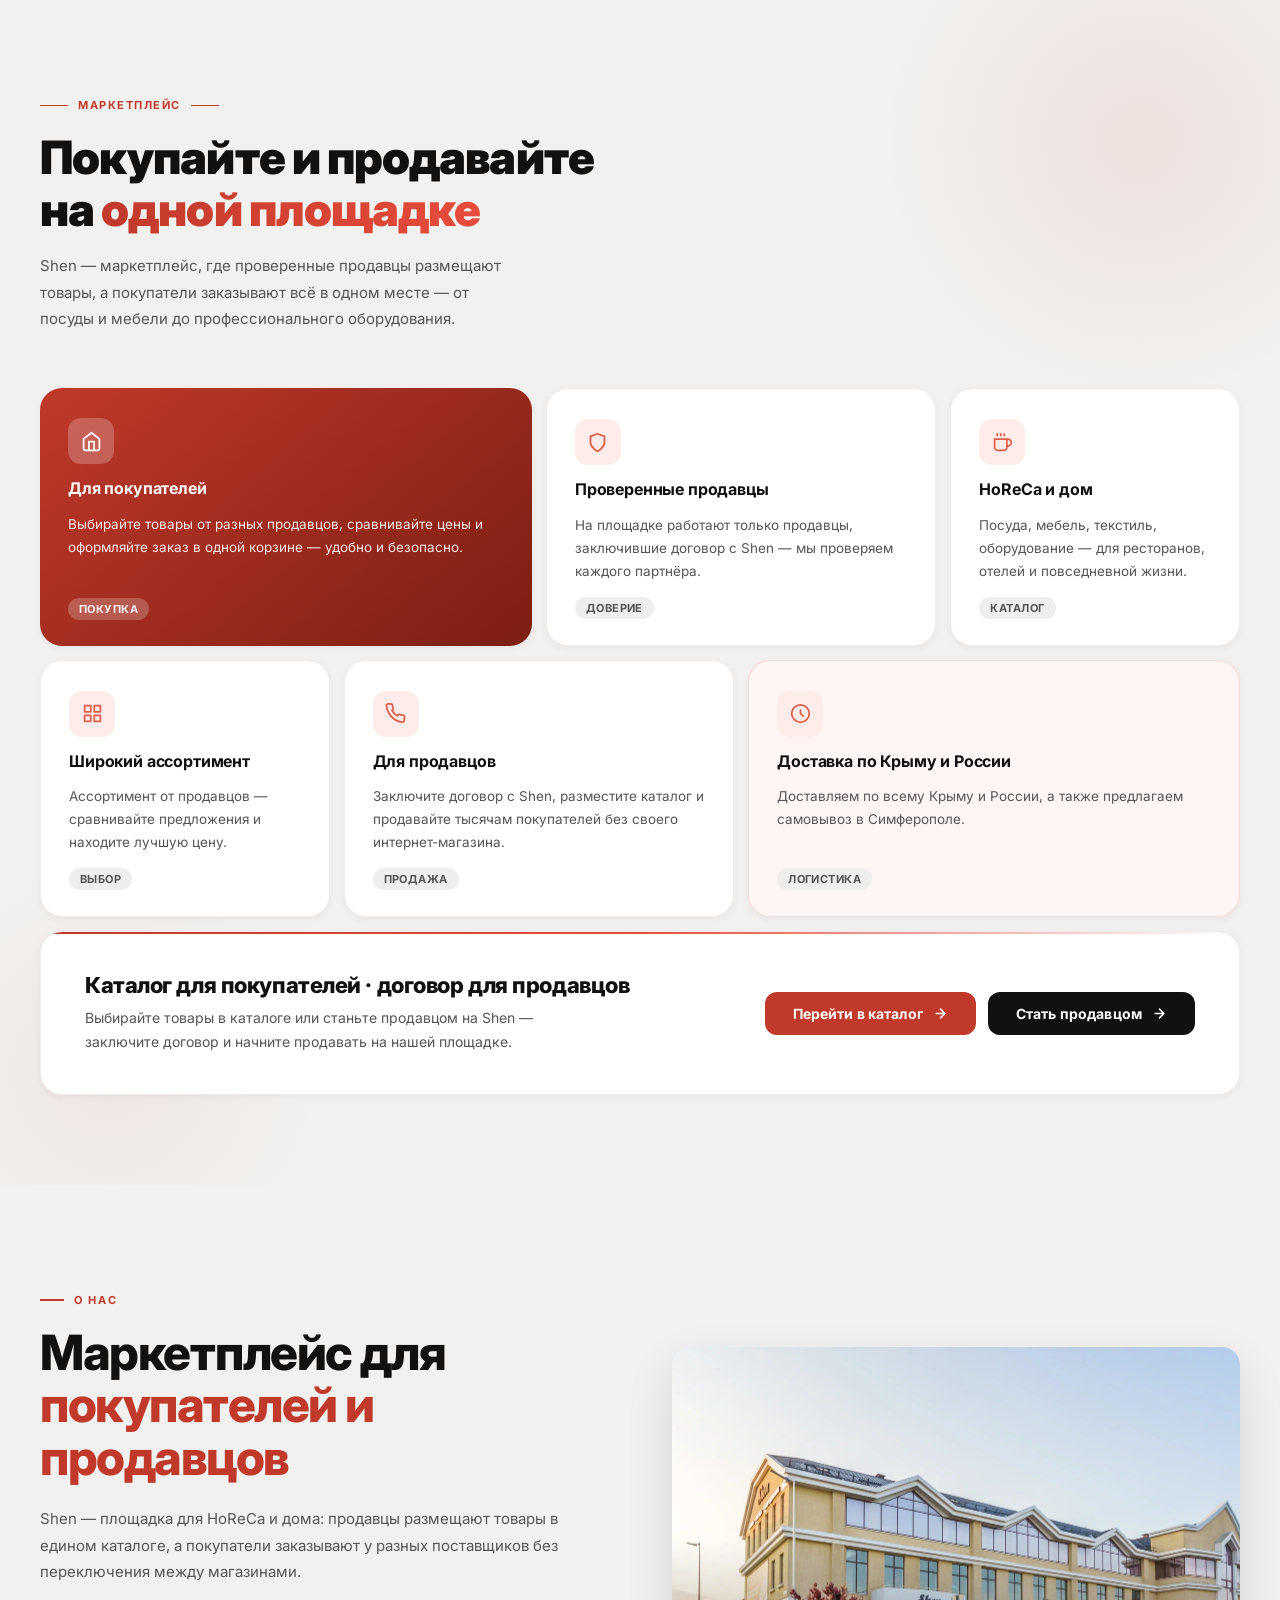
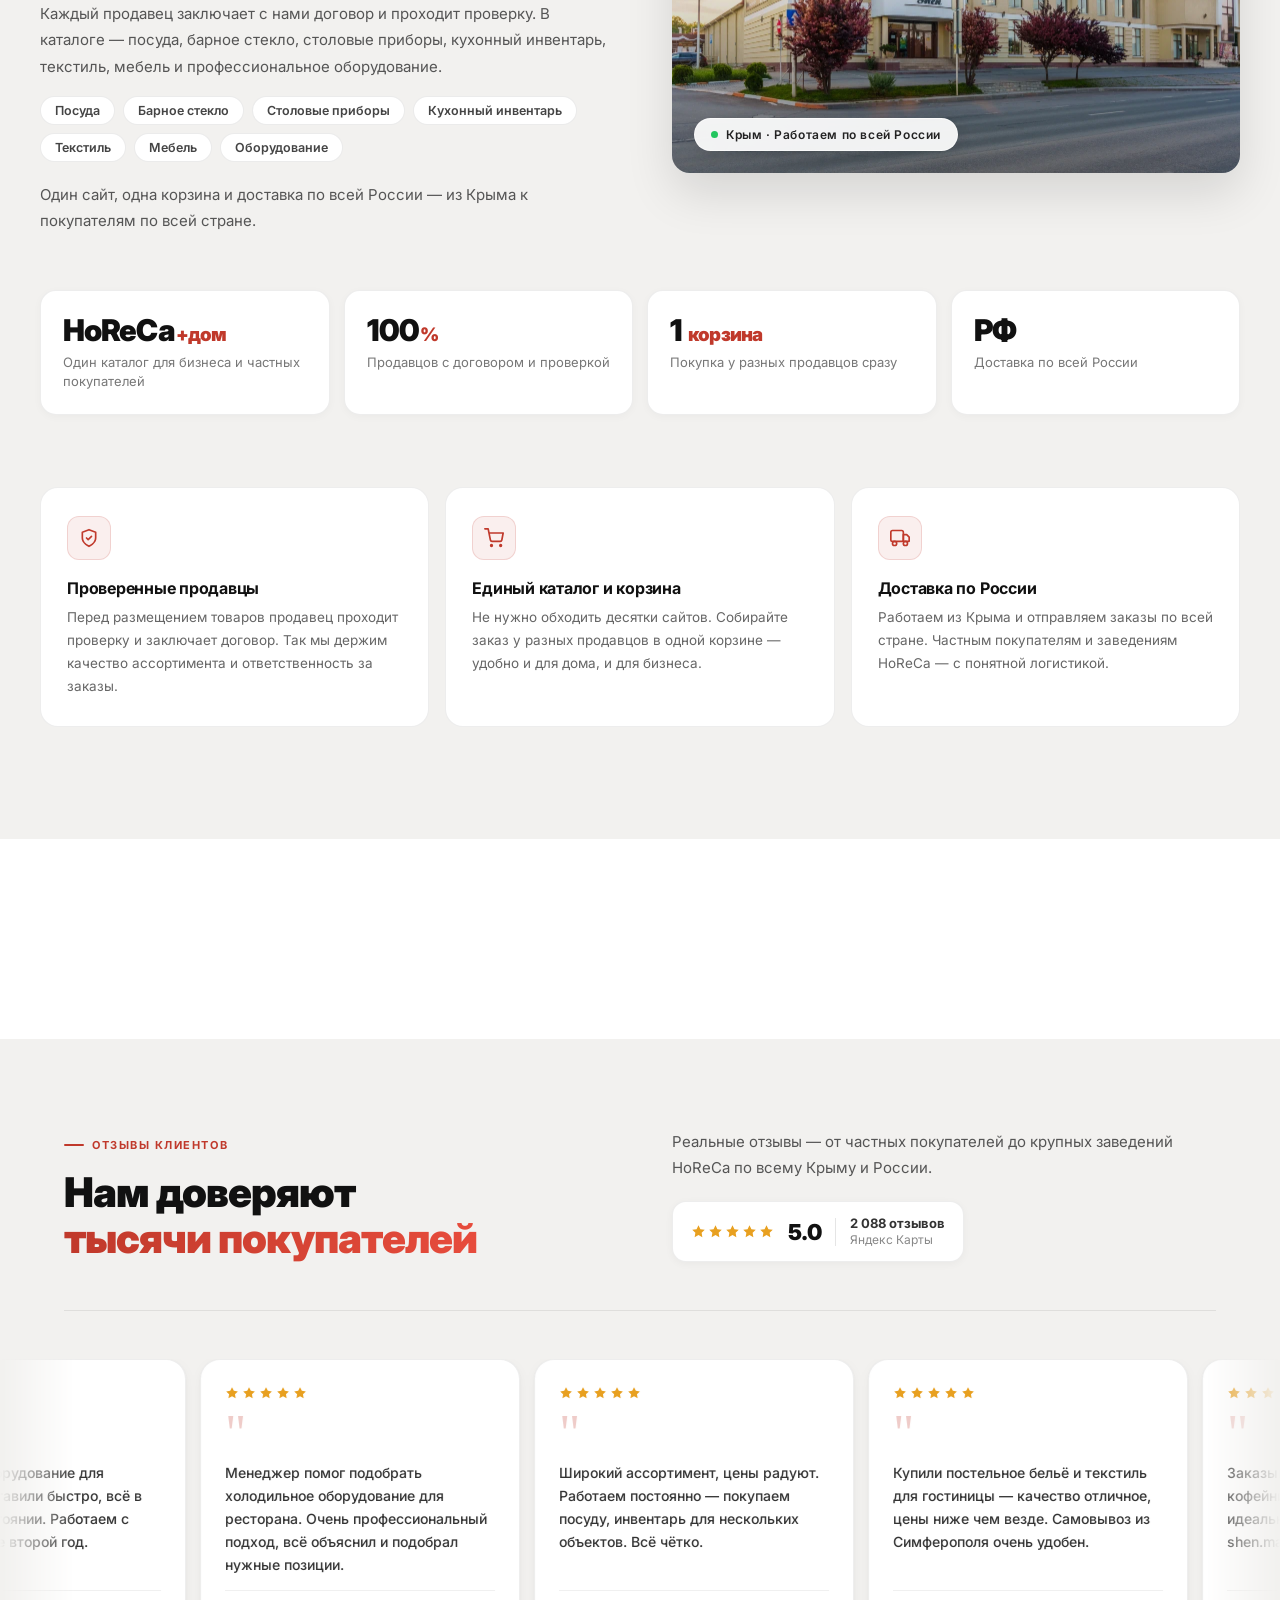
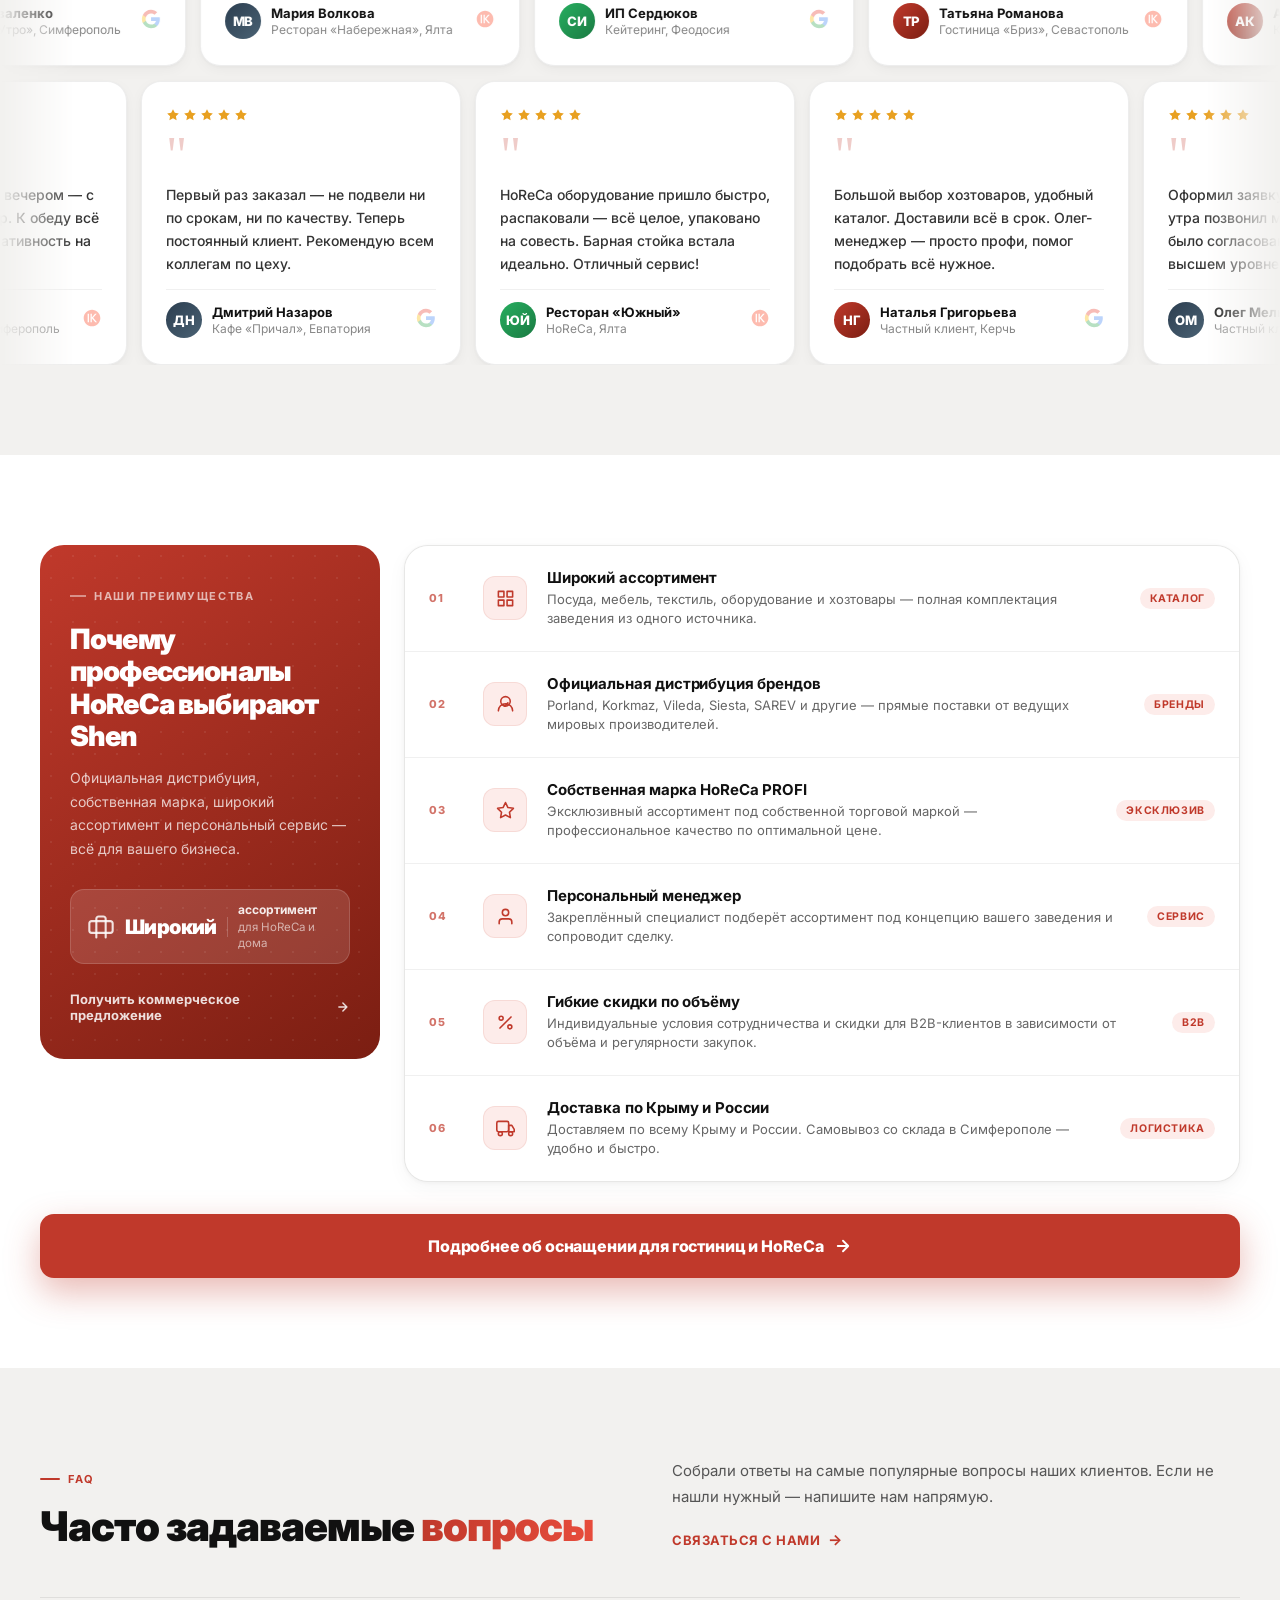
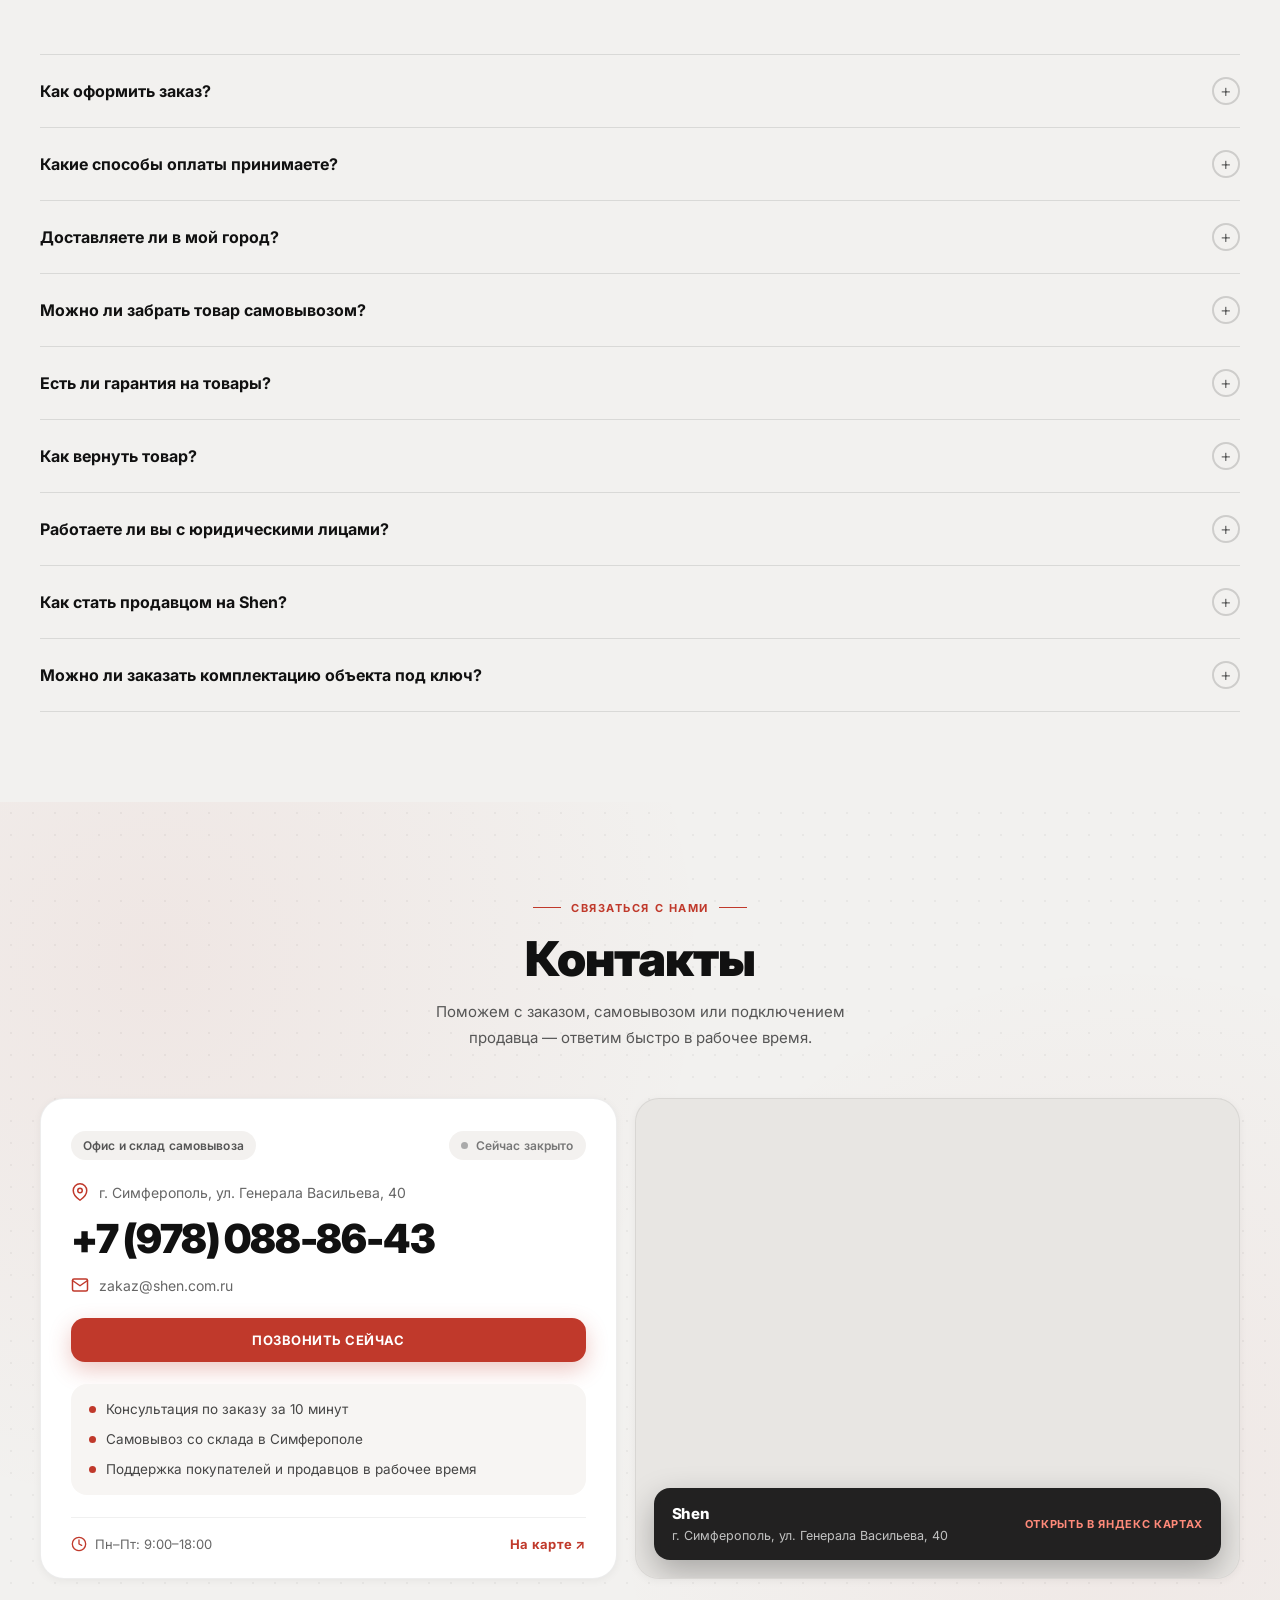
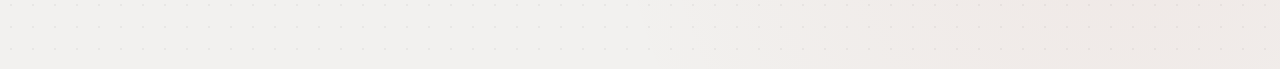
==== commit 64503247: "Remove unused HTML files and assets: deleted multiple obsolete sections including advantages, counte" ====
--- a/index.html
+++ b/index.html
@@ -10,91 +10,10 @@
     body {
       font-family: 'Arial', sans-serif;
       background: #f4f4f4;
-      padding-top: 64px;
-    }
-
-    /* ── HEADER ── */
-    .dev-header {
-      position: fixed;
-      top: 0; left: 0; right: 0;
-      height: 64px;
-      background: #1b1b1b;
-      display: flex;
-      align-items: center;
-      padding: 0 24px;
-      gap: 8px;
-      z-index: 9999;
-      box-shadow: 0 2px 12px rgba(0,0,0,.45);
-      overflow-x: auto;
-      scrollbar-width: none;
-    }
-    .dev-header::-webkit-scrollbar { display: none; }
-
-    .dev-logo {
-      font-size: 17px;
-      font-weight: 700;
-      color: #fff;
-      white-space: nowrap;
-      margin-right: 16px;
-      letter-spacing: .5px;
-    }
-    .dev-logo span { color: #c0392b; }
-
-    .dev-divider {
-      width: 1px;
-      height: 32px;
-      background: rgba(255,255,255,.15);
-      flex-shrink: 0;
-      margin-right: 8px;
-    }
-
-    .dev-nav {
-      display: flex;
-      align-items: center;
-      gap: 4px;
-      flex-shrink: 0;
-    }
-
-    .dev-nav a {
-      display: inline-block;
-      padding: 6px 14px;
-      font-size: 13px;
-      font-weight: 500;
-      color: rgba(255,255,255,.6);
-      text-decoration: none;
-      white-space: nowrap;
-      transition: color .18s;
-      border-bottom: 2px solid transparent;
-    }
-    .dev-nav a:hover {
-      color: #fff;
-    }
-    .dev-nav a.active {
-      color: #fff;
-      border-bottom-color: #c0392b;
-    }
-
-    /* ── SECTIONS WRAPPER ── */
-    .blocks-wrap > section,
-    .blocks-wrap > div {
-      scroll-margin-top: 64px;
     }
   </style>
 </head>
 <body>
-
-<!-- ═══════════════════════ HEADER ═══════════════════════ -->
-<header class="dev-header">
-  <nav class="dev-nav">
-    <a href="#block-marketplace" class="active">Главная</a>
-    <a href="#block-about">О компании</a>
-    <a href="#block-brands">Ассортимент</a>
-    <a href="#block-services">Услуги</a>
-    <a href="become-seller.html">Продавцам</a>
-    <a href="#block-reviews">Отзывы</a>
-    <a href="#block-faq">FAQ</a>
-  </nav>
-</header>
 
 <!-- ═══════════════════════ BLOCKS ═══════════════════════ -->
 <div class="blocks-wrap">
@@ -452,7 +371,7 @@
             <rect x="14" y="14" width="7" height="7"/><rect x="3" y="14" width="7" height="7"/>
           </svg>
         </div>
-        <div class="shen-mp-card-title">30 000+ товаров</div>
+        <div class="shen-mp-card-title">Широкий ассортимент</div>
         <div class="shen-mp-card-text">Ассортимент от продавцов — сравнивайте предложения и находите лучшую цену.</div>
         <span class="shen-mp-card-tag">Выбор</span>
       </div>
@@ -519,10 +438,10 @@
   <style>
     .shen-ab-section {
       font-family: 'Inter', 'Arial', sans-serif;
-      background: #111;
+      background: #f2f1ef;
       padding: 100px 40px 104px;
       box-sizing: border-box;
-      color: #fff;
+      color: #111;
     }
 
     .shen-ab-container {
@@ -536,7 +455,7 @@
       grid-template-columns: 1fr 1fr;
       gap: 64px;
       align-items: center;
-      margin-bottom: 72px;
+      margin-bottom: 56px;
     }
 
     .shen-ab-eyebrow {
@@ -563,7 +482,7 @@
       font-weight: 800;
       line-height: 1.08;
       letter-spacing: -.03em;
-      color: #fff;
+      color: #111;
       margin: 0 0 22px;
     }
     .shen-ab-h2 em {
@@ -574,45 +493,117 @@
     .shen-ab-text {
       font-size: 15px;
       line-height: 1.75;
-      color: rgba(255,255,255,.55);
+      color: #555;
       margin: 0 0 16px;
     }
-    .shen-ab-text:last-of-type {
-      margin-bottom: 44px;
-    }
-
-    /* ── Stats ── */
+    .shen-ab-text:last-child {
+      margin-bottom: 0;
+    }
+
+    /* ── Category tags ── */
+    .shen-ab-tags {
+      display: flex;
+      flex-wrap: wrap;
+      gap: 8px;
+      margin: 4px 0 20px;
+    }
+    .shen-ab-tag {
+      font-size: 12.5px;
+      font-weight: 600;
+      color: #444;
+      background: #fff;
+      border: 1px solid rgba(0,0,0,.08);
+      border-radius: 100px;
+      padding: 6px 14px;
+      white-space: nowrap;
+    }
+
+    /* ── Stats strip ── */
     .shen-ab-stats {
-      display: flex;
-      gap: 0;
+      display: grid;
+      grid-template-columns: repeat(4, 1fr);
+      gap: 14px;
+      margin-bottom: 72px;
     }
     .shen-ab-stat {
-      flex: 1;
-      padding-right: 24px;
-      border-right: 1px solid rgba(255,255,255,.1);
-      margin-right: 24px;
-    }
-    .shen-ab-stat:last-child {
-      border-right: none;
-      margin-right: 0;
-      padding-right: 0;
+      padding: 24px 22px;
+      background: #fff;
+      border: 1px solid rgba(0,0,0,.07);
+      border-radius: 16px;
+      box-shadow: 0 2px 8px rgba(0,0,0,.03);
+      transition: border-color .3s, transform .3s, box-shadow .3s;
+    }
+    .shen-ab-stat:hover {
+      border-color: rgba(192,57,43,.3);
+      box-shadow: 0 8px 24px rgba(192,57,43,.07);
+      transform: translateY(-2px);
     }
     .shen-ab-stat-num {
-      font-size: 38px;
+      font-size: 30px;
       font-weight: 900;
-      color: #fff;
+      color: #111;
       letter-spacing: -.03em;
       line-height: 1;
+      margin-bottom: 8px;
     }
     .shen-ab-stat-num span {
       color: #c0392b;
-      font-size: .7em;
+      font-size: .62em;
+      margin-left: 1px;
     }
     .shen-ab-stat-label {
-      font-size: 12px;
-      color: rgba(255,255,255,.4);
-      margin-top: 7px;
+      font-size: 13px;
+      color: #777;
       line-height: 1.4;
+    }
+
+    /* ── Features ── */
+    .shen-ab-features {
+      display: grid;
+      grid-template-columns: repeat(3, 1fr);
+      gap: 16px;
+      margin-bottom: 8px;
+    }
+    .shen-ab-feature {
+      padding: 28px 26px;
+      background: #fff;
+      border: 1px solid rgba(0,0,0,.07);
+      border-radius: 18px;
+      transition: border-color .3s, box-shadow .3s, transform .3s;
+    }
+    .shen-ab-feature:hover {
+      border-color: rgba(192,57,43,.28);
+      box-shadow: 0 10px 28px rgba(0,0,0,.05);
+      transform: translateY(-2px);
+    }
+    .shen-ab-feature-icon {
+      width: 44px;
+      height: 44px;
+      border-radius: 12px;
+      background: rgba(192,57,43,.08);
+      border: 1px solid rgba(192,57,43,.16);
+      display: flex;
+      align-items: center;
+      justify-content: center;
+      margin-bottom: 18px;
+    }
+    .shen-ab-feature-icon svg {
+      width: 20px;
+      height: 20px;
+      color: #c0392b;
+    }
+    .shen-ab-feature-title {
+      font-size: 16px;
+      font-weight: 700;
+      color: #111;
+      margin: 0 0 8px;
+      letter-spacing: -.015em;
+    }
+    .shen-ab-feature-text {
+      font-size: 13.5px;
+      line-height: 1.7;
+      color: #666;
+      margin: 0;
     }
 
     /* ── Hero photo ── */
@@ -621,6 +612,7 @@
       border-radius: 18px;
       overflow: hidden;
       aspect-ratio: 4 / 3;
+      box-shadow: 0 20px 48px rgba(0,0,0,.12);
     }
     .shen-ab-photo img {
       width: 100%;
@@ -634,7 +626,7 @@
       content: '';
       position: absolute;
       inset: 0;
-      background: linear-gradient(to top, rgba(0,0,0,.5) 0%, transparent 55%);
+      background: linear-gradient(to top, rgba(0,0,0,.45) 0%, transparent 55%);
       pointer-events: none;
     }
     .shen-ab-photo-tag {
@@ -645,224 +637,25 @@
       display: flex;
       align-items: center;
       gap: 8px;
-      background: rgba(255,255,255,.12);
+      background: rgba(255,255,255,.92);
       backdrop-filter: blur(10px);
       -webkit-backdrop-filter: blur(10px);
-      border: 1px solid rgba(255,255,255,.18);
+      border: 1px solid rgba(255,255,255,.6);
       border-radius: 100px;
       padding: 8px 16px;
       font-size: 12px;
       font-weight: 600;
-      color: #fff;
+      color: #222;
       letter-spacing: .05em;
+      box-shadow: 0 4px 16px rgba(0,0,0,.1);
     }
     .shen-ab-photo-tag::before {
       content: '';
       width: 7px;
       height: 7px;
       border-radius: 50%;
-      background: #4ade80;
+      background: #22c55e;
       flex-shrink: 0;
-    }
-
-    /* ── B2B Section ── */
-    .shen-ab-b2b {
-      display: grid;
-      grid-template-columns: 1fr 1fr;
-      gap: 72px;
-      align-items: center;
-      padding: 80px 0 16px;
-      border-top: 1px solid rgba(255,255,255,.08);
-    }
-
-    .shen-ab-b2b-heading {
-      margin-bottom: 36px;
-    }
-
-    .shen-ab-b2b-cards {
-      display: flex;
-      flex-direction: column;
-      gap: 16px;
-    }
-
-    .shen-ab-b2b-card {
-      background: rgba(255,255,255,.04);
-      border: 1px solid rgba(255,255,255,.08);
-      border-radius: 16px;
-      padding: 22px 24px;
-      display: flex;
-      align-items: flex-start;
-      gap: 18px;
-      transition: border-color .3s, background .3s;
-    }
-    .shen-ab-b2b-card:hover {
-      border-color: rgba(192,57,43,.45);
-      background: rgba(192,57,43,.06);
-    }
-
-    .shen-ab-b2b-card-icon {
-      width: 46px;
-      height: 46px;
-      border-radius: 12px;
-      background: rgba(192,57,43,.12);
-      border: 1px solid rgba(192,57,43,.2);
-      display: flex;
-      align-items: center;
-      justify-content: center;
-      flex-shrink: 0;
-    }
-    .shen-ab-b2b-card-icon svg {
-      width: 21px;
-      height: 21px;
-      color: #c0392b;
-    }
-
-    .shen-ab-b2b-card-title {
-      font-size: 15px;
-      font-weight: 700;
-      color: #fff;
-      margin: 0 0 5px;
-    }
-    .shen-ab-b2b-card-text {
-      font-size: 13px;
-      line-height: 1.65;
-      color: rgba(255,255,255,.48);
-      margin: 0;
-    }
-
-    .shen-ab-b2b-visual {
-      position: relative;
-    }
-    .shen-ab-b2b-visual img {
-      width: 100%;
-      height: auto;
-      display: block;
-      border-radius: 20px;
-      box-shadow: 0 32px 80px rgba(0,0,0,.55);
-    }
-
-    /* ── Directions carousel ── */
-    .shen-ab-carousel {
-      position: relative;
-    }
-    .shen-ab-car-viewport {
-      overflow: hidden;
-    }
-    .shen-ab-dirs {
-      --shen-ab-visible: 4;
-      --shen-ab-gap: 16px;
-      display: flex;
-      gap: var(--shen-ab-gap);
-      transition: transform .55s cubic-bezier(.4,0,.2,1);
-      will-change: transform;
-    }
-
-    .shen-ab-dir-card {
-      position: relative;
-      flex: 0 0 calc((100% - (var(--shen-ab-visible) - 1) * var(--shen-ab-gap)) / var(--shen-ab-visible));
-      border-radius: 18px;
-      overflow: hidden;
-      aspect-ratio: 3 / 4;
-      cursor: default;
-    }
-
-    /* ── Carousel arrows ── */
-    .shen-ab-car-arrow {
-      position: absolute;
-      top: 50%;
-      transform: translateY(-50%);
-      z-index: 5;
-      width: 52px;
-      height: 52px;
-      border-radius: 50%;
-      border: 1px solid rgba(255,255,255,.18);
-      background: rgba(20,20,20,.55);
-      backdrop-filter: blur(10px);
-      -webkit-backdrop-filter: blur(10px);
-      color: #fff;
-      display: flex;
-      align-items: center;
-      justify-content: center;
-      cursor: pointer;
-      transition: background .25s, border-color .25s, opacity .25s;
-    }
-    .shen-ab-car-arrow:hover {
-      background: #c0392b;
-      border-color: #c0392b;
-    }
-    .shen-ab-car-arrow svg { width: 20px; height: 20px; }
-    .shen-ab-car-arrow--prev { left: -18px; }
-    .shen-ab-car-arrow--next { right: -18px; }
-    .shen-ab-car-arrow:disabled {
-      opacity: 0;
-      pointer-events: none;
-    }
-    .shen-ab-dir-card img {
-      width: 100%;
-      height: 100%;
-      object-fit: cover;
-      display: block;
-      transition: transform .65s cubic-bezier(.4,0,.2,1);
-    }
-    .shen-ab-dir-card:hover img {
-      transform: scale(1.06);
-    }
-    .shen-ab-dir-card::after {
-      content: '';
-      position: absolute;
-      inset: 0;
-      background: linear-gradient(to top, rgba(0,0,0,.82) 0%, rgba(0,0,0,.35) 42%, transparent 68%);
-      pointer-events: none;
-    }
-
-    .shen-ab-dir-overlay {
-      position: absolute;
-      bottom: 0;
-      left: 0;
-      right: 0;
-      z-index: 2;
-      padding: 24px 22px 26px;
-    }
-    .shen-ab-dir-num {
-      display: block;
-      font-size: 12px;
-      font-weight: 500;
-      letter-spacing: .06em;
-      color: rgba(255,255,255,.55);
-      margin-bottom: 10px;
-      font-variant-numeric: tabular-nums;
-    }
-    .shen-ab-dir-title {
-      font-size: clamp(16px, 1.6vw, 19px);
-      font-weight: 700;
-      letter-spacing: -.02em;
-      color: #fff;
-      line-height: 1.25;
-      margin: 0 0 8px;
-    }
-    .shen-ab-dir-desc {
-      font-size: 13px;
-      line-height: 1.5;
-      color: rgba(255,255,255,.72);
-      margin: 0;
-    }
-
-    .shen-ab-dir-card--click {
-      cursor: pointer;
-    }
-    .shen-ab-dir-card--click:hover .shen-ab-dir-title {
-      color: #f5b4ad;
-    }
-    .shen-ab-dir-card--product {
-      background: #2a2826;
-    }
-    .shen-ab-dir-card--product img {
-      object-fit: contain;
-      padding: 14%;
-      background: linear-gradient(145deg, #3a3835 0%, #2e2c29 100%);
-    }
-    .shen-ab-dir-card--product:hover img {
-      transform: scale(1.03);
     }
 
     /* ── Drawer ── */
@@ -988,24 +781,25 @@
       .shen-ab-section { padding: 72px 20px; }
       .shen-ab-intro {
         grid-template-columns: 1fr;
-        gap: 40px;
+        gap: 36px;
+        margin-bottom: 40px;
+      }
+      .shen-ab-stats {
+        grid-template-columns: 1fr 1fr;
+        gap: 10px;
         margin-bottom: 48px;
       }
-      .shen-ab-stat-num { font-size: 30px; }
-      .shen-ab-b2b {
+      .shen-ab-stat { padding: 18px 16px; }
+      .shen-ab-stat-num { font-size: 24px; }
+      .shen-ab-stat-label { font-size: 12px; }
+      .shen-ab-features {
         grid-template-columns: 1fr;
-        gap: 40px;
-        padding: 60px 0 16px;
+        gap: 12px;
       }
-      .shen-ab-b2b-visual { order: -1; }
-      .shen-ab-dirs { --shen-ab-visible: 2; --shen-ab-gap: 12px; }
-      .shen-ab-dir-overlay { padding: 20px 18px 22px; }
-      .shen-ab-car-arrow { width: 44px; height: 44px; }
-      .shen-ab-car-arrow--prev { left: -8px; }
-      .shen-ab-car-arrow--next { right: -8px; }
+      .shen-ab-feature { padding: 22px 20px; }
     }
     @media (max-width: 520px) {
-      .shen-ab-dirs { --shen-ab-visible: 1; }
+      .shen-ab-stats { grid-template-columns: 1fr; }
     }
   </style>
 
@@ -1016,24 +810,23 @@
       <div>
         <div class="shen-ab-eyebrow">О нас</div>
         <h2 class="shen-ab-h2">Маркетплейс для<br><em>покупателей и продавцов</em></h2>
-        <p class="shen-ab-text">Shen — это маркетплейс, который объединяет продавцов и покупателей на одной площадке. Каждый продавец заключает с нами договор, проходит проверку и получает доступ к размещению товаров в каталоге.</p>
-        <p class="shen-ab-text">Покупатели — частные лица и бизнес — находят в каталоге более <strong style="color:#fff">30 000 наименований</strong>: посуда, барное стекло, столовые приборы, кухонный инвентарь, текстиль, мебель и профессиональное оборудование от проверенных продавцов.</p>
-        <p class="shen-ab-text">Один сайт, единая корзина и удобная доставка — покупайте у разных продавцов, не переключаясь между магазинами.</p>
-        <div class="shen-ab-stats">
-          <div class="shen-ab-stat">
-            <div class="shen-ab-stat-num">30 000<span>+</span></div>
-            <div class="shen-ab-stat-label">Товаров в каталоге</div>
-          </div>
-          <div class="shen-ab-stat">
-            <div class="shen-ab-stat-num">1<span>сайт</span></div>
-            <div class="shen-ab-stat-label">Множество продавцов</div>
-          </div>
-        </div>
+        <p class="shen-ab-text">Shen — площадка для HoReCa и дома: продавцы размещают товары в едином каталоге, а покупатели заказывают у разных поставщиков без переключения между магазинами.</p>
+        <p class="shen-ab-text">Каждый продавец заключает с нами договор и проходит проверку. В каталоге — посуда, барное стекло, столовые приборы, кухонный инвентарь, текстиль, мебель и профессиональное оборудование.</p>
+        <div class="shen-ab-tags">
+          <span class="shen-ab-tag">Посуда</span>
+          <span class="shen-ab-tag">Барное стекло</span>
+          <span class="shen-ab-tag">Столовые приборы</span>
+          <span class="shen-ab-tag">Кухонный инвентарь</span>
+          <span class="shen-ab-tag">Текстиль</span>
+          <span class="shen-ab-tag">Мебель</span>
+          <span class="shen-ab-tag">Оборудование</span>
+        </div>
+        <p class="shen-ab-text">Один сайт, одна корзина и доставка по всей России — из Крыма к покупателям по всей стране.</p>
       </div>
 
       <div class="shen-ab-photo">
         <img
-          src="images/photo-1577219491135-ce391730fb2c.jpeg"
+          src="images/image.png"
           alt="Профессиональная кухня"
           loading="lazy"
         />
@@ -1041,622 +834,56 @@
       </div>
     </div>
 
-    <div class="shen-ab-carousel">
-    <button class="shen-ab-car-arrow shen-ab-car-arrow--prev" id="shenDirPrev" aria-label="Предыдущие" disabled>
-      <svg viewBox="0 0 24 24" fill="none" stroke="currentColor" stroke-width="2.2" stroke-linecap="round" stroke-linejoin="round"><polyline points="15 18 9 12 15 6"/></svg>
-    </button>
-    <button class="shen-ab-car-arrow shen-ab-car-arrow--next" id="shenDirNext" aria-label="Следующие">
-      <svg viewBox="0 0 24 24" fill="none" stroke="currentColor" stroke-width="2.2" stroke-linecap="round" stroke-linejoin="round"><polyline points="9 18 15 12 9 6"/></svg>
-    </button>
-    <div class="shen-ab-car-viewport">
-    <div class="shen-ab-dirs" id="shenDirsTrack">
-
-      <a class="shen-ab-dir-card shen-ab-dir-card--click" href="hotels-horeca.html" aria-label="Гостиницы и HoReCa — открыть страницу">
-        <img src="images/photo-1517248135467-4c7edcad34c4.jpeg" alt="Гостиницы и HoReCa" loading="lazy">
-        <div class="shen-ab-dir-overlay">
-          <span class="shen-ab-dir-num">01</span>
-          <h3 class="shen-ab-dir-title">Гостиницы и HoReCa</h3>
-          <p class="shen-ab-dir-desc">Комплексное оснащение отелей, ресторанов, кафе и баров</p>
-        </div>
-      </a>
-
-      <a class="shen-ab-dir-card shen-ab-dir-card--click shen-ab-dir-card--product" href="tableware-kitchen.html" aria-label="Посуда и кухонный инвентарь — открыть страницу">
-        <img src="images/cutlery.png" alt="Посуда и кухонный инвентарь" loading="lazy">
-        <div class="shen-ab-dir-overlay">
-          <span class="shen-ab-dir-num">02</span>
-          <h3 class="shen-ab-dir-title">Посуда и кухонный инвентарь</h3>
-          <p class="shen-ab-dir-desc">Посуда, барное стекло, приборы, гастроёмкости и инструменты</p>
-        </div>
-      </a>
-
-      <a class="shen-ab-dir-card shen-ab-dir-card--click" href="textiles-household.html" aria-label="Текстиль и хозтовары — открыть страницу">
-        <img src="images/photo-1556742049-0cfed4f6a45d.jpeg" alt="Текстиль и хозтовары" loading="lazy">
-        <div class="shen-ab-dir-overlay">
-          <span class="shen-ab-dir-num">03</span>
-          <h3 class="shen-ab-dir-title">Текстиль и хозтовары</h3>
-          <p class="shen-ab-dir-desc">Профессиональный текстиль, клининг и санитарное обеспечение</p>
-        </div>
-      </a>
-
-      <a class="shen-ab-dir-card shen-ab-dir-card--click" href="furniture.html" aria-label="Мебель — открыть страницу">
-        <img src="images/photo-1517248135467-4c7edcad34c4.jpeg" alt="Мебель" loading="lazy">
-        <div class="shen-ab-dir-overlay">
-          <span class="shen-ab-dir-num">04</span>
-          <h3 class="shen-ab-dir-title">Мебель</h3>
-          <p class="shen-ab-dir-desc">Интерьерная мебель для залов, лобби и террас</p>
-        </div>
-      </a>
-
-      <a class="shen-ab-dir-card shen-ab-dir-card--click shen-ab-dir-card--product" href="professional-equipment.html" aria-label="Профессиональное оборудование — открыть страницу">
-        <img src="images/equipment-grid.png" alt="Профессиональное оборудование" loading="lazy">
-        <div class="shen-ab-dir-overlay">
-          <span class="shen-ab-dir-num">05</span>
-          <h3 class="shen-ab-dir-title">Профессиональное оборудование</h3>
-          <p class="shen-ab-dir-desc">Тепловое, холодильное и нейтральное — монтаж под ключ</p>
-        </div>
-      </a>
-
+    <!-- Stats -->
+    <div class="shen-ab-stats">
+      <div class="shen-ab-stat">
+        <div class="shen-ab-stat-num">HoReCa<span>+дом</span></div>
+        <div class="shen-ab-stat-label">Один каталог для бизнеса и частных покупателей</div>
+      </div>
+      <div class="shen-ab-stat">
+        <div class="shen-ab-stat-num">100<span>%</span></div>
+        <div class="shen-ab-stat-label">Продавцов с договором и проверкой</div>
+      </div>
+      <div class="shen-ab-stat">
+        <div class="shen-ab-stat-num">1 <span>корзина</span></div>
+        <div class="shen-ab-stat-label">Покупка у разных продавцов сразу</div>
+      </div>
+      <div class="shen-ab-stat">
+        <div class="shen-ab-stat-num">РФ</div>
+        <div class="shen-ab-stat-label">Доставка по всей России</div>
+      </div>
     </div>
+
+    <!-- Features -->
+    <div class="shen-ab-features">
+      <div class="shen-ab-feature">
+        <div class="shen-ab-feature-icon">
+          <svg viewBox="0 0 24 24" fill="none" stroke="currentColor" stroke-width="2" stroke-linecap="round" stroke-linejoin="round"><path d="M12 22s8-4 8-10V5l-8-3-8 3v7c0 6 8 10 8 10z"/><path d="M9 12l2 2 4-4"/></svg>
+        </div>
+        <h3 class="shen-ab-feature-title">Проверенные продавцы</h3>
+        <p class="shen-ab-feature-text">Перед размещением товаров продавец проходит проверку и заключает договор. Так мы держим качество ассортимента и ответственность за заказы.</p>
+      </div>
+      <div class="shen-ab-feature">
+        <div class="shen-ab-feature-icon">
+          <svg viewBox="0 0 24 24" fill="none" stroke="currentColor" stroke-width="2" stroke-linecap="round" stroke-linejoin="round"><circle cx="9" cy="21" r="1"/><circle cx="20" cy="21" r="1"/><path d="M1 1h4l2.68 13.39a2 2 0 0 0 2 1.61h9.72a2 2 0 0 0 2-1.61L23 6H6"/></svg>
+        </div>
+        <h3 class="shen-ab-feature-title">Единый каталог и корзина</h3>
+        <p class="shen-ab-feature-text">Не нужно обходить десятки сайтов. Собирайте заказ у разных продавцов в одной корзине — удобно и для дома, и для бизнеса.</p>
+      </div>
+      <div class="shen-ab-feature">
+        <div class="shen-ab-feature-icon">
+          <svg viewBox="0 0 24 24" fill="none" stroke="currentColor" stroke-width="2" stroke-linecap="round" stroke-linejoin="round"><rect x="1" y="3" width="15" height="13" rx="2"/><path d="M16 8h4l3 3v5h-7V8z"/><circle cx="5.5" cy="18.5" r="2.5"/><circle cx="18.5" cy="18.5" r="2.5"/></svg>
+        </div>
+        <h3 class="shen-ab-feature-title">Доставка по России</h3>
+        <p class="shen-ab-feature-text">Работаем из Крыма и отправляем заказы по всей стране. Частным покупателям и заведениям HoReCa — с понятной логистикой.</p>
+      </div>
     </div>
-    </div>
 
   </div>
-
-  <script>
-  (function () {
-    /* ── Directions carousel ── */
-    var track    = document.getElementById('shenDirsTrack');
-    var dirPrev  = document.getElementById('shenDirPrev');
-    var dirNext  = document.getElementById('shenDirNext');
-
-    if (track && dirPrev && dirNext) {
-      var offset = 0;
-
-      function stepSize() {
-        var card = track.querySelector('.shen-ab-dir-card');
-        if (!card) return 0;
-        var gap = parseFloat(getComputedStyle(track).columnGap || getComputedStyle(track).gap || 0) || 0;
-        return card.getBoundingClientRect().width + gap;
-      }
-      function maxOffset() {
-        return Math.max(0, track.scrollWidth - track.parentElement.clientWidth);
-      }
-      function apply() {
-        var max = maxOffset();
-        if (offset > max) offset = max;
-        if (offset < 0) offset = 0;
-        track.style.transform = 'translateX(' + (-offset) + 'px)';
-        dirPrev.disabled = offset <= 1;
-        dirNext.disabled = offset >= max - 1;
-      }
-
-      dirNext.addEventListener('click', function() { offset += stepSize(); apply(); });
-      dirPrev.addEventListener('click', function() { offset -= stepSize(); apply(); });
-
-      var rt;
-      window.addEventListener('resize', function() {
-        clearTimeout(rt);
-        rt = setTimeout(function() { offset = 0; apply(); }, 150);
-      });
-      apply();
-    }
-
-  })();
-  </script>
 
 </section>
   </div>
 
-  <div id="block-audience">
-<!-- ============================================================
-     block-audience — «Кому мы подходим»
-     shen.market | изолированный блок, префикс .shen-aud-
-     ============================================================ -->
-<section class="shen-aud-section">
-  <style>
-    .shen-aud-section {
-      font-family: 'Inter', 'Arial', sans-serif;
-      background: #fff;
-      padding: 88px 40px;
-      box-sizing: border-box;
-      color: #111;
-    }
-
-    .shen-aud-container {
-      max-width: 1200px;
-      margin: 0 auto;
-    }
-
-    .shen-aud-split {
-      display: grid;
-      grid-template-columns: minmax(280px, 420px) 1fr;
-      gap: 56px;
-      align-items: start;
-    }
-
-    .shen-aud-eyebrow {
-      display: inline-flex;
-      align-items: center;
-      gap: 10px;
-      font-size: 11px;
-      font-weight: 700;
-      letter-spacing: .15em;
-      text-transform: uppercase;
-      color: #c0392b;
-      margin-bottom: 16px;
-    }
-    .shen-aud-eyebrow::before {
-      content: '';
-      display: block;
-      width: 24px;
-      height: 2px;
-      background: #c0392b;
-      flex-shrink: 0;
-    }
-
-    .shen-aud-h2 {
-      font-size: clamp(32px, 4vw, 46px);
-      font-weight: 800;
-      line-height: 1.08;
-      letter-spacing: -.03em;
-      color: #111;
-      margin: 0 0 14px;
-    }
-
-    .shen-aud-subtitle {
-      font-size: 15px;
-      line-height: 1.6;
-      color: #666;
-      margin: 0 0 32px;
-    }
-
-    /* ── Nav list ── */
-    .shen-aud-nav {
-      display: flex;
-      flex-direction: column;
-      gap: 3px;
-      max-height: 420px;
-      overflow-y: auto;
-      padding-right: 6px;
-      scrollbar-width: thin;
-      scrollbar-color: rgba(0,0,0,.15) transparent;
-    }
-    .shen-aud-nav::-webkit-scrollbar { width: 4px; }
-    .shen-aud-nav::-webkit-scrollbar-thumb {
-      background: rgba(0,0,0,.15);
-      border-radius: 4px;
-    }
-
-    .shen-aud-nav-item {
-      display: flex;
-      align-items: center;
-      gap: 14px;
-      width: 100%;
-      padding: 11px 16px;
-      border: none;
-      border-left: 3px solid transparent;
-      border-radius: 0 12px 12px 0;
-      background: transparent;
-      text-align: left;
-      cursor: pointer;
-      transition: background .25s, border-color .25s, padding-left .25s;
-      font-family: inherit;
-    }
-    .shen-aud-nav-item:hover {
-      background: #f7f6f4;
-      padding-left: 22px;
-    }
-    .shen-aud-nav-item.is-active {
-      background: #f7f6f4;
-      border-left-color: #c0392b;
-      padding-left: 22px;
-    }
-
-    .shen-aud-nav-num {
-      font-size: 12px;
-      font-weight: 800;
-      letter-spacing: .06em;
-      color: #ccc;
-      min-width: 22px;
-      font-variant-numeric: tabular-nums;
-      transition: color .25s;
-    }
-    .shen-aud-nav-item.is-active .shen-aud-nav-num {
-      color: #c0392b;
-    }
-
-    .shen-aud-nav-label {
-      font-size: 15px;
-      font-weight: 600;
-      color: #888;
-      letter-spacing: -.01em;
-      line-height: 1.3;
-      transition: color .25s;
-    }
-    .shen-aud-nav-item.is-active .shen-aud-nav-label {
-      color: #111;
-    }
-
-    .shen-aud-nav-arrow {
-      margin-left: auto;
-      width: 18px;
-      height: 18px;
-      opacity: 0;
-      transform: translateX(-6px);
-      transition: opacity .25s, transform .25s;
-      flex-shrink: 0;
-    }
-    .shen-aud-nav-arrow svg {
-      width: 18px;
-      height: 18px;
-      fill: none;
-      stroke: #c0392b;
-      stroke-width: 2;
-      stroke-linecap: round;
-      stroke-linejoin: round;
-    }
-    .shen-aud-nav-item.is-active .shen-aud-nav-arrow {
-      opacity: 1;
-      transform: translateX(0);
-    }
-
-    /* ── Showcase ── */
-    .shen-aud-showcase {
-      position: relative;
-      border-radius: 28px;
-      overflow: hidden;
-      height: 520px;
-      background: #111;
-      box-shadow: 0 24px 80px rgba(0,0,0,.14);
-    }
-
-    #shen-aud-imgs {
-      position: absolute;
-      inset: 0;
-    }
-
-    .shen-aud-showcase-img {
-      position: absolute;
-      inset: 0;
-      opacity: 0;
-      transition: opacity .7s ease, transform 8s ease;
-      transform: scale(1.04);
-    }
-    .shen-aud-showcase-img.is-active {
-      opacity: 1;
-      transform: scale(1);
-    }
-    .shen-aud-showcase-img img {
-      width: 100%;
-      height: 100%;
-      object-fit: cover;
-      display: block;
-    }
-    .shen-aud-showcase-img--product {
-      background: linear-gradient(145deg, #2a2a2a 0%, #1a1a1a 100%);
-    }
-    .shen-aud-showcase-img--product img {
-      object-fit: contain;
-      padding: 48px;
-    }
-
-    .shen-aud-showcase-img::after {
-      content: '';
-      position: absolute;
-      inset: 0;
-      background: linear-gradient(to top, rgba(0,0,0,.82) 0%, rgba(0,0,0,.25) 45%, rgba(0,0,0,.05) 100%);
-      pointer-events: none;
-    }
-
-    .shen-aud-showcase-panel {
-      position: absolute;
-      bottom: 0;
-      left: 0;
-      right: 0;
-      z-index: 3;
-      padding: 36px 36px 32px;
-    }
-
-    .shen-aud-panel-title {
-      font-size: clamp(22px, 2.5vw, 28px);
-      font-weight: 800;
-      letter-spacing: -.03em;
-      color: #fff;
-      margin: 0 0 10px;
-      line-height: 1.15;
-      transition: opacity .35s, transform .35s;
-    }
-    .shen-aud-panel-desc {
-      font-size: 14px;
-      line-height: 1.65;
-      color: rgba(255,255,255,.72);
-      margin: 0 0 16px;
-      max-width: 480px;
-      transition: opacity .35s, transform .35s;
-    }
-    .shen-aud-panel-tags {
-      display: flex;
-      flex-wrap: wrap;
-      gap: 6px;
-      transition: opacity .35s;
-    }
-    .shen-aud-panel-tag {
-      font-size: 10px;
-      font-weight: 700;
-      letter-spacing: .08em;
-      text-transform: uppercase;
-      color: #fff;
-      background: rgba(255,255,255,.12);
-      border: 1px solid rgba(255,255,255,.18);
-      border-radius: 100px;
-      padding: 5px 12px;
-      backdrop-filter: blur(8px);
-      -webkit-backdrop-filter: blur(8px);
-    }
-
-    .shen-aud-showcase-panel.is-changing .shen-aud-panel-title,
-    .shen-aud-showcase-panel.is-changing .shen-aud-panel-desc,
-    .shen-aud-showcase-panel.is-changing .shen-aud-panel-tags {
-      opacity: 0;
-      transform: translateY(8px);
-    }
-
-    .shen-aud-showcase-counter {
-      position: absolute;
-      top: 24px;
-      right: 28px;
-      z-index: 4;
-      font-size: 13px;
-      font-weight: 700;
-      letter-spacing: .08em;
-      color: rgba(255,255,255,.55);
-      font-variant-numeric: tabular-nums;
-    }
-    .shen-aud-showcase-counter strong {
-      color: #fff;
-      font-size: 15px;
-    }
-
-    /* ── Responsive ── */
-    @media (max-width: 960px) {
-      .shen-aud-section { padding: 72px 20px; }
-      .shen-aud-split {
-        grid-template-columns: 1fr;
-        gap: 32px;
-      }
-      .shen-aud-showcase { height: 420px; }
-      .shen-aud-nav {
-        flex-direction: row;
-        flex-wrap: nowrap;
-        overflow-x: auto;
-        gap: 8px;
-        padding-bottom: 4px;
-        scrollbar-width: none;
-      }
-      .shen-aud-nav::-webkit-scrollbar { display: none; }
-      .shen-aud-nav-item {
-        flex: 0 0 auto;
-        border-left: none;
-        border-bottom: 3px solid transparent;
-        border-radius: 12px;
-        padding: 12px 16px;
-        white-space: nowrap;
-      }
-      .shen-aud-nav-item.is-active {
-        border-bottom-color: #c0392b;
-        padding-left: 16px;
-      }
-      .shen-aud-nav-num { display: none; }
-      .shen-aud-nav-arrow { display: none; }
-      .shen-aud-subtitle { margin-bottom: 20px; }
-    }
-    @media (max-width: 600px) {
-      .shen-aud-showcase { height: 360px; border-radius: 20px; }
-      .shen-aud-showcase-panel { padding: 24px 22px 22px; }
-    }
-  </style>
-
-  <div class="shen-aud-container">
-    <div class="shen-aud-split">
-
-      <div class="shen-aud-left">
-        <p class="shen-aud-eyebrow">Наши клиенты</p>
-        <h2 class="shen-aud-h2">Кому мы подходим</h2>
-        <p class="shen-aud-subtitle">Работаем с профессионалами рынка HoReCa и корпоративными клиентами — от кафе и баров до отелей, санаториев, фуд-кортов и торговых сетей.</p>
-
-        <nav class="shen-aud-nav" id="shen-aud-nav" aria-label="Сегменты клиентов"></nav>
-      </div>
-
-      <div class="shen-aud-showcase" id="shen-aud-showcase">
-        <span class="shen-aud-showcase-counter" id="shen-aud-counter"><strong>01</strong> / 12</span>
-        <div id="shen-aud-imgs"></div>
-
-        <div class="shen-aud-showcase-panel" id="shen-aud-panel">
-          <h3 class="shen-aud-panel-title" id="shen-aud-panel-title"></h3>
-          <p class="shen-aud-panel-desc" id="shen-aud-panel-desc"></p>
-          <div class="shen-aud-panel-tags" id="shen-aud-panel-tags"></div>
-        </div>
-      </div>
-
-    </div>
-  </div>
-
-  <script>
-  (function () {
-    var data = [
-      {
-        label: 'Рестораны и кафе',
-        title: 'Рестораны и кафе',
-        desc: 'Полная сервировочная программа: столовая посуда, приборы, барное стекло, мебель и текстиль для залов любого формата.',
-        tags: ['Посуда', 'Мебель', 'Текстиль'],
-        img: 'images/photo-1517248135467-4c7edcad34c4.jpeg',
-        alt: 'Интерьер ресторана'
-      },
-      {
-        label: 'Отели и гостиницы',
-        title: 'Отели и гостиницы',
-        desc: 'Комплексная поставка номерного текстиля, ресторанной посуды, банных принадлежностей и хозяйственных товаров.',
-        tags: ['Текстиль', 'Хозтовары', 'Оборудование'],
-        img: 'images/photo-1556742049-0cfed4f6a45d.jpeg',
-        alt: 'Сервировка в отеле'
-      },
-      {
-        label: 'Бары и коктейльные',
-        title: 'Бары и коктейльные',
-        desc: 'Широкий ассортимент барного стекла, шейкеры, джиггеры и профессиональный инвентарь для приготовления коктейлей.',
-        tags: ['Барное стекло', 'Инвентарь'],
-        img: 'images/photo-1490645935967-10de6ba17061.jpeg',
-        alt: 'Барное стекло'
-      },
-      {
-        label: 'Столовые и кейтеринг',
-        title: 'Столовые и кейтеринг',
-        desc: 'Прочная посуда для интенсивного использования, GN-ёмкости, шведские линии и оборудование для выездного питания.',
-        tags: ['GN-ёмкости', 'Оборудование', 'Посуда'],
-        img: 'images/photo-1577219491135-ce391730fb2c.jpeg',
-        alt: 'Профессиональная кухня'
-      },
-      {
-        label: 'Офисы и корпоративы',
-        title: 'Офисы и корпоративные клиенты',
-        desc: 'Кухонные зоны, переговорные и обеденные комнаты: посуда, электрооборудование и хозяйственные товары оптом.',
-        tags: ['Оптовые цены', 'Хозтовары'],
-        img: 'images/photo-1564501049412-61c2a3083791.jpeg',
-        alt: 'Корпоративная кухня'
-      },
-      {
-        label: 'Торговые объекты',
-        title: 'Торговые объекты',
-        desc: 'Поставки для розничных сетей и специализированных магазинов: широкий выбор брендов и гибкая логистика.',
-        tags: ['Бренды', 'Логистика'],
-        img: 'images/cutlery.png',
-        alt: 'Ассортимент для торговли',
-        product: true
-      },
-      {
-        label: 'Санатории и SPA',
-        title: 'Санатории и wellness-центры',
-        desc: 'Текстиль, банные принадлежности, посуда и хозтовары для ресторанов, номерного фонда и процедурных зон.',
-        tags: ['Текстиль', 'Хозтовары', 'Посуда'],
-        img: 'images/photo-1556742049-0cfed4f6a45d.jpeg',
-        alt: 'Сервировка в санатории'
-      },
-      {
-        label: 'Пиццерии и фастфуд',
-        title: 'Пиццерии и фастфуд',
-        desc: 'Формы для выпечки, упаковка, прочная посуда и профессиональное кухонное оборудование для работы в высоком темпе.',
-        tags: ['Оборудование', 'Посуда', 'Инвентарь'],
-        img: 'images/photo-1577219491135-ce391730fb2c.jpeg',
-        alt: 'Кухня быстрого питания'
-      },
-      {
-        label: 'Пекарни и кондитерские',
-        title: 'Пекарни и кондитерские',
-        desc: 'Формы, противни, инвентарь для производства и витринная посуда для демонстрации хлебобулочных и кондитерских изделий.',
-        tags: ['Инвентарь', 'Посуда', 'Оборудование'],
-        img: 'images/equipment-neutral.png',
-        alt: 'Оборудование для пекарни',
-        product: true
-      },
-      {
-        label: 'Фуд-корты и ТРЦ',
-        title: 'Фуд-корты и торговые центры',
-        desc: 'Единый формат оснащения для нескольких точек питания: посуда, мебель, инвентарь и комплексная логистика под ключ.',
-        tags: ['Комплексно', 'Мебель', 'Логистика'],
-        img: 'images/photo-1517248135467-4c7edcad34c4.jpeg',
-        alt: 'Зона питания в торговом центре'
-      },
-      {
-        label: 'Образовательные учреждения',
-        title: 'Образовательные учреждения',
-        desc: 'Оснащение школьных, студенческих и корпоративных столовых: прочная посуда, GN-ёмкости и нейтральное оборудование.',
-        tags: ['GN-ёмкости', 'Посуда', 'Оборудование'],
-        img: 'images/equipment-grid.png',
-        alt: 'Оборудование для столовой',
-        product: true
-      },
-      {
-        label: 'Кофейни',
-        title: 'Кофейни',
-        desc: 'Посуда для подачи, стаканы и крышки, барное стекло, мебель и текстиль для кофеен specialty и сетевых форматов.',
-        tags: ['Посуда', 'Барное стекло', 'Мебель'],
-        img: 'images/photo-1490645935967-10de6ba17061.jpeg',
-        alt: 'Оснащение кофейни'
-      }
-    ];
-
-    var nav = document.getElementById('shen-aud-nav');
-    var imgsWrap = document.getElementById('shen-aud-imgs');
-    var panel = document.getElementById('shen-aud-panel');
-    var titleEl = document.getElementById('shen-aud-panel-title');
-    var descEl = document.getElementById('shen-aud-panel-desc');
-    var tagsEl = document.getElementById('shen-aud-panel-tags');
-    var counter = document.getElementById('shen-aud-counter');
-    if (!nav || !imgsWrap) return;
-
-    var arrowSvg = '<svg viewBox="0 0 24 24"><path d="M5 12h14M13 6l6 6-6 6"/></svg>';
-
-    data.forEach(function (item, i) {
-      var btn = document.createElement('button');
-      btn.className = 'shen-aud-nav-item' + (i === 0 ? ' is-active' : '');
-      btn.type = 'button';
-      btn.dataset.index = i;
-      btn.innerHTML =
-        '<span class="shen-aud-nav-num">' + (i + 1 < 10 ? '0' + (i + 1) : i + 1) + '</span>' +
-        '<span class="shen-aud-nav-label">' + item.label + '</span>' +
-        '<span class="shen-aud-nav-arrow">' + arrowSvg + '</span>';
-      nav.appendChild(btn);
-
-      var slide = document.createElement('div');
-      slide.className = 'shen-aud-showcase-img' + (i === 0 ? ' is-active' : '') + (item.product ? ' shen-aud-showcase-img--product' : '');
-      slide.innerHTML = '<img src="' + item.img + '" alt="' + item.alt + '" loading="lazy">';
-      imgsWrap.appendChild(slide);
-    });
-
-    var imgs = imgsWrap.querySelectorAll('.shen-aud-showcase-img');
-    var items = nav.querySelectorAll('.shen-aud-nav-item');
-
-    function pad(n) { return n < 10 ? '0' + n : '' + n; }
-
-    function setActive(index) {
-      items.forEach(function (el, i) {
-        el.classList.toggle('is-active', i === index);
-        if (i === index) el.scrollIntoView({ block: 'nearest', behavior: 'smooth' });
-      });
-      imgs.forEach(function (el, i) {
-        el.classList.toggle('is-active', i === index);
-      });
-      if (counter) counter.innerHTML = '<strong>' + pad(index + 1) + '</strong> / ' + pad(data.length);
-
-      panel.classList.add('is-changing');
-      setTimeout(function () {
-        titleEl.textContent = data[index].title;
-        descEl.textContent = data[index].desc;
-        tagsEl.innerHTML = data[index].tags.map(function (t) {
-          return '<span class="shen-aud-panel-tag">' + t + '</span>';
-        }).join('');
-        panel.classList.remove('is-changing');
-      }, 200);
-    }
-
-    items.forEach(function (btn) {
-      btn.addEventListener('click', function () {
-        setActive(parseInt(btn.dataset.index, 10));
-      });
-    });
-
-    setActive(0);
-  })();
-  </script>
-</section>
-  </div><!-- /#block-audience -->
-
-
-  <div id="block-b2b-process">
-
-  </div><!-- /#block-b2b-process -->
-
-  <div id="block-how">
 <!-- ============================================================
      block-how — "Как это работает"
      shen.market | изолированный блок, префикс .shen-hw-
@@ -1926,98 +1153,6 @@
     }
   </style>
 
-  <div class="shen-hw-container">
-
-    <!-- Heading -->
-    <div class="shen-hw-heading">
-      <div>
-        <div class="shen-hw-eyebrow">Процесс</div>
-        <h2 class="shen-hw-h2">Как это<br><em>работает</em></h2>
-      </div>
-      <p class="shen-hw-desc">Покупатель выбирает товар в каталоге, продавец получает заказ и отправляет его — простая схема маркетплейса.</p>
-    </div>
-
-    <!-- Steps -->
-    <div class="shen-hw-steps">
-
-      <!-- Step 1 -->
-      <div class="shen-hw-step">
-        <div class="shen-hw-num">01</div>
-        <div class="shen-hw-icon-wrap">
-          <div class="shen-hw-icon">
-            <svg viewBox="0 0 24 24"><circle cx="11" cy="11" r="7"/><path d="m21 21-4.35-4.35"/></svg>
-          </div>
-        </div>
-        <div class="shen-hw-content">
-          <div class="shen-hw-step-label">Шаг 1</div>
-          <div class="shen-hw-step-title">Выбрали товар</div>
-          <p class="shen-hw-step-text">Находите нужное в каталоге от разных продавцов — мебель, посуду, текстиль, инвентарь. Сравнивайте цены и выбирайте лучшее предложение.</p>
-        </div>
-        <div class="shen-hw-badge">
-          <svg viewBox="0 0 24 24"><circle cx="12" cy="12" r="10"/><path d="M12 6v6l4 2"/></svg>
-          ~ 1 мин
-        </div>
-      </div>
-
-      <!-- Step 2 -->
-      <div class="shen-hw-step">
-        <div class="shen-hw-num">02</div>
-        <div class="shen-hw-icon-wrap">
-          <div class="shen-hw-icon">
-            <svg viewBox="0 0 24 24"><path d="M9 5H7a2 2 0 0 0-2 2v12a2 2 0 0 0 2 2h10a2 2 0 0 0 2-2V7a2 2 0 0 0-2-2h-2"/><rect x="9" y="3" width="6" height="4" rx="1"/><path d="M9 12h6M9 16h4"/></svg>
-          </div>
-        </div>
-        <div class="shen-hw-content">
-          <div class="shen-hw-step-label">Шаг 2</div>
-          <div class="shen-hw-step-title">Оформили заказ</div>
-          <p class="shen-hw-step-text">Добавляете товар в корзину и заполняете короткую форму заказа — это занимает меньше минуты.</p>
-        </div>
-        <div class="shen-hw-badge">
-          <svg viewBox="0 0 24 24"><circle cx="12" cy="12" r="10"/><path d="M12 6v6l4 2"/></svg>
-          ~ 1 мин
-        </div>
-      </div>
-
-      <!-- Step 3 -->
-      <div class="shen-hw-step">
-        <div class="shen-hw-num">03</div>
-        <div class="shen-hw-icon-wrap">
-          <div class="shen-hw-icon">
-            <svg viewBox="0 0 24 24"><path d="M22 16.92v3a2 2 0 0 1-2.18 2 19.79 19.79 0 0 1-8.63-3.07A19.5 19.5 0 0 1 4.69 12a19.79 19.79 0 0 1-3.07-8.67A2 2 0 0 1 3.6 1.27h3a2 2 0 0 1 2 1.72c.127.96.361 1.903.7 2.81a2 2 0 0 1-.45 2.11L7.91 8.9a16 16 0 0 0 6 6l.91-.91a2 2 0 0 1 2.11-.45c.907.339 1.85.573 2.81.7A2 2 0 0 1 21.73 16.92z"/></svg>
-          </div>
-        </div>
-        <div class="shen-hw-content">
-          <div class="shen-hw-step-label">Шаг 3</div>
-          <div class="shen-hw-step-title">Продавец получил заказ</div>
-          <p class="shen-hw-step-text">Продавец, заключивший договор с Shen, автоматически получает уведомление и приступает к комплектации заказа.</p>
-        </div>
-        <div class="shen-hw-badge">
-          <svg viewBox="0 0 24 24"><circle cx="12" cy="12" r="10"/><path d="M12 6v6l4 2"/></svg>
-          Скоро
-        </div>
-      </div>
-
-      <!-- Step 4 -->
-      <div class="shen-hw-step">
-        <div class="shen-hw-num">04</div>
-        <div class="shen-hw-icon-wrap">
-          <div class="shen-hw-icon">
-            <svg viewBox="0 0 24 24"><rect x="1" y="3" width="15" height="13" rx="1"/><path d="M16 8h4l3 5v3h-7V8z"/><circle cx="5.5" cy="18.5" r="2.5"/><circle cx="18.5" cy="18.5" r="2.5"/></svg>
-          </div>
-        </div>
-        <div class="shen-hw-content">
-          <div class="shen-hw-step-label">Шаг 4</div>
-          <div class="shen-hw-step-title">Получили заказ</div>
-          <p class="shen-hw-step-text">Доставляем в любую точку России в согласованные сроки с полной упаковкой и документами.</p>
-        </div>
-        <div class="shen-hw-badge">
-          <svg viewBox="0 0 24 24"><circle cx="12" cy="12" r="10"/><path d="M12 6v6l4 2"/></svg>
-          1–3 дня
-        </div>
-      </div>
-
-    </div>
-  </div>
 </section>
   </div>
 
@@ -2573,6 +1708,35 @@
     }
     .shen-wc-link:hover { gap: 10px; color: #fff; }
 
+    .shen-wc-bottom-link {
+      display: flex;
+      align-items: center;
+      justify-content: center;
+      gap: 10px;
+      margin-top: 32px;
+      padding: 22px 24px;
+      border: none;
+      border-radius: 14px;
+      background: #c0392b;
+      color: #fff;
+      font-size: 16px;
+      font-weight: 800;
+      letter-spacing: -.01em;
+      text-decoration: none;
+      box-shadow: 0 14px 34px rgba(192,57,43,.35);
+      transition: background .2s, box-shadow .2s, gap .2s, transform .2s;
+    }
+    .shen-wc-bottom-link svg {
+      width: 18px;
+      height: 18px;
+    }
+    .shen-wc-bottom-link:hover {
+      background: #a8301f;
+      gap: 14px;
+      transform: translateY(-2px);
+      box-shadow: 0 18px 40px rgba(192,57,43,.45);
+    }
+
     /* ── Right: rows ── */
     .shen-wc-rows {
       background: #f8f8f7;
@@ -2688,14 +1852,14 @@
       <div class="shen-wc-feature">
         <div class="shen-wc-eyebrow">Наши преимущества</div>
         <h2>Почему профессионалы HoReCa выбирают Shen</h2>
-        <p>Официальная дистрибуция, собственная марка, 30 000+ наименований и персональный сервис — всё для вашего бизнеса.</p>
+        <p>Официальная дистрибуция, собственная марка, широкий ассортимент и персональный сервис — всё для вашего бизнеса.</p>
         <div class="shen-wc-rating">
           <svg width="28" height="28" viewBox="0 0 24 24" fill="none" stroke="rgba(255,255,255,.85)" stroke-width="1.8" stroke-linecap="round" stroke-linejoin="round" style="flex-shrink:0"><path d="M20 7H4a2 2 0 0 0-2 2v6a2 2 0 0 0 2 2h16a2 2 0 0 0 2-2V9a2 2 0 0 0-2-2z"/><path d="M16 21V5a2 2 0 0 0-2-2h-4a2 2 0 0 0-2 2v16"/></svg>
-          <div class="shen-wc-rating-score">30 000+</div>
+          <div class="shen-wc-rating-score">Широкий</div>
           <div class="shen-wc-rating-sep"></div>
           <div class="shen-wc-rating-meta">
-            <strong>наименований</strong>
-            в ассортименте
+            <strong>ассортимент</strong>
+            для HoReCa и дома
           </div>
         </div>
         <a href="become-seller.html" class="shen-wc-link">
@@ -2716,7 +1880,7 @@
             </svg>
           </div>
           <div>
-            <div class="shen-wc-row-title">30 000+ наименований</div>
+            <div class="shen-wc-row-title">Широкий ассортимент</div>
             <div class="shen-wc-row-desc">Посуда, мебель, текстиль, оборудование и хозтовары — полная комплектация заведения из одного источника.</div>
           </div>
           <span class="shen-wc-row-tag">Каталог</span>
@@ -2802,15 +1966,14 @@
 
       </div>
     </div>
+
+    <a href="hotels-horeca.html" class="shen-wc-bottom-link">
+      Подробнее об оснащении для гостиниц и HoReCa
+      <svg width="14" height="14" viewBox="0 0 24 24" fill="none" stroke="currentColor" stroke-width="2.5" stroke-linecap="round" stroke-linejoin="round"><path d="M5 12h14M12 5l7 7-7 7"/></svg>
+    </a>
   </div>
 </section>
   </div>
-
-
-  </div><!-- /#block-projects -->
-
-
-
 
   <div id="block-faq">
 <!-- ============================================================
@@ -3016,7 +2179,7 @@
       </div>
       <div class="shen-faq-heading-right">
         <p>Собрали ответы на самые популярные вопросы наших клиентов. Если не нашли нужный — напишите нам напрямую.</p>
-        <a href="become-seller.html" class="shen-faq-contact-link">Стать продавцом</a>
+        <a href="#contacts" class="shen-faq-contact-link">Связаться с нами</a>
       </div>
     </div>
 
@@ -3117,54 +2280,437 @@
 </section>
   </div>
 
+  <div id="block-contacts">
+<!-- ============================================================
+     block-contacts — Контакты
+     shen.market | изолированный блок, префикс .shen-ct-
+     ============================================================ -->
+<section class="shen-ct-section" id="contacts">
+  <style>
+    .shen-ct-section {
+      font-family: 'Inter', 'Arial', sans-serif;
+      background-color: #f2f1ef;
+      background-image:
+        radial-gradient(rgba(0,0,0,.045) 1px, transparent 1px),
+        radial-gradient(circle at 12% 18%, rgba(192,57,43,.06) 0%, transparent 42%),
+        radial-gradient(circle at 88% 78%, rgba(192,57,43,.05) 0%, transparent 40%);
+      background-size: 22px 22px, auto, auto;
+      padding: 90px 24px;
+      box-sizing: border-box;
+      color: #111;
+    }
+
+    .shen-ct-container {
+      max-width: 1200px;
+      margin: 0 auto;
+    }
+
+    .shen-ct-heading {
+      text-align: center;
+      margin-bottom: 48px;
+    }
+
+    .shen-ct-eyebrow {
+      display: inline-flex;
+      align-items: center;
+      gap: 10px;
+      font-size: 11px;
+      font-weight: 700;
+      letter-spacing: .14em;
+      text-transform: uppercase;
+      color: #c0392b;
+      margin-bottom: 18px;
+    }
+    .shen-ct-eyebrow::before,
+    .shen-ct-eyebrow::after {
+      content: '';
+      display: block;
+      width: 28px;
+      height: 1.5px;
+      background: #c0392b;
+    }
+
+    .shen-ct-heading h2 {
+      font-size: clamp(28px, 4vw, 48px);
+      font-weight: 900;
+      letter-spacing: -.025em;
+      line-height: 1.1;
+      margin: 0 0 14px;
+      color: #111;
+    }
+
+    .shen-ct-heading p {
+      font-size: 15px;
+      color: #555;
+      line-height: 1.7;
+      max-width: 440px;
+      margin: 0 auto;
+    }
+
+    .shen-ct-grid {
+      display: grid;
+      grid-template-columns: 1fr 1.05fr;
+      gap: 18px;
+      align-items: stretch;
+    }
+
+    .shen-ct-card {
+      background: #fff;
+      border-radius: 24px;
+      border: 1px solid rgba(0,0,0,.07);
+      box-shadow: 0 2px 8px rgba(0,0,0,.05);
+      padding: 32px 30px 26px;
+      display: flex;
+      flex-direction: column;
+      gap: 22px;
+    }
+
+    .shen-ct-badges {
+      display: flex;
+      align-items: center;
+      justify-content: space-between;
+      gap: 12px;
+      flex-wrap: wrap;
+    }
+
+    .shen-ct-badge {
+      display: inline-flex;
+      align-items: center;
+      gap: 8px;
+      padding: 7px 12px;
+      border-radius: 999px;
+      font-size: 12px;
+      font-weight: 600;
+      letter-spacing: .01em;
+      background: #f3f1ef;
+      color: #555;
+    }
+
+    .shen-ct-badge--live {
+      background: #eaf7ee;
+      color: #1f7a3a;
+    }
+    .shen-ct-badge--live .shen-ct-dot {
+      width: 7px;
+      height: 7px;
+      border-radius: 50%;
+      background: #22a045;
+      box-shadow: 0 0 0 4px rgba(34,160,69,.15);
+      animation: shen-ct-pulse 1.8s ease infinite;
+    }
+    .shen-ct-badge--closed {
+      background: #f3f1ef;
+      color: #777;
+    }
+    .shen-ct-badge--closed .shen-ct-dot {
+      width: 7px;
+      height: 7px;
+      border-radius: 50%;
+      background: #aaa;
+    }
+
+    @keyframes shen-ct-pulse {
+      0%, 100% { box-shadow: 0 0 0 0 rgba(34,160,69,.28); }
+      50% { box-shadow: 0 0 0 6px rgba(34,160,69,0); }
+    }
+
+    .shen-ct-meta {
+      display: flex;
+      flex-direction: column;
+      gap: 14px;
+    }
+
+    .shen-ct-line {
+      display: flex;
+      align-items: flex-start;
+      gap: 10px;
+      color: #666;
+      font-size: 14px;
+      line-height: 1.5;
+      text-decoration: none;
+    }
+    .shen-ct-line svg {
+      width: 18px;
+      height: 18px;
+      flex-shrink: 0;
+      margin-top: 1px;
+      color: #c0392b;
+    }
+    a.shen-ct-line:hover { color: #c0392b; }
+
+    .shen-ct-phone {
+      display: block;
+      font-size: clamp(28px, 4vw, 40px);
+      font-weight: 900;
+      letter-spacing: -.03em;
+      color: #111;
+      text-decoration: none;
+      line-height: 1.1;
+      transition: color .2s;
+    }
+    .shen-ct-phone:hover { color: #c0392b; }
+
+    .shen-ct-actions {
+      display: grid;
+      grid-template-columns: 1fr;
+      gap: 10px;
+    }
+
+    .shen-ct-btn {
+      display: inline-flex;
+      align-items: center;
+      justify-content: center;
+      gap: 8px;
+      padding: 14px 18px;
+      border-radius: 14px;
+      font-size: 13px;
+      font-weight: 700;
+      letter-spacing: .04em;
+      text-transform: uppercase;
+      text-decoration: none;
+      transition: transform .2s, box-shadow .2s, background .2s;
+    }
+    .shen-ct-btn:hover { transform: translateY(-2px); }
+
+    .shen-ct-btn--primary {
+      background: #c0392b;
+      color: #fff;
+      box-shadow: 0 8px 22px rgba(192,57,43,.28);
+    }
+    .shen-ct-btn--primary:hover {
+      background: #a93226;
+      box-shadow: 0 12px 28px rgba(192,57,43,.36);
+    }
+
+    .shen-ct-btn--ghost {
+      background: #f3f1ef;
+      color: #222;
+    }
+    .shen-ct-btn--ghost:hover {
+      background: #ebe8e4;
+    }
+
+    .shen-ct-benefits {
+      background: #f7f5f3;
+      border-radius: 16px;
+      padding: 16px 18px;
+      display: flex;
+      flex-direction: column;
+      gap: 10px;
+    }
+    .shen-ct-benefits li {
+      list-style: none;
+      display: flex;
+      align-items: flex-start;
+      gap: 10px;
+      font-size: 13.5px;
+      color: #444;
+      line-height: 1.45;
+    }
+    .shen-ct-benefits li::before {
+      content: '';
+      width: 7px;
+      height: 7px;
+      border-radius: 50%;
+      background: #c0392b;
+      margin-top: 6px;
+      flex-shrink: 0;
+    }
+
+    .shen-ct-foot {
+      display: flex;
+      align-items: center;
+      justify-content: space-between;
+      gap: 12px;
+      flex-wrap: wrap;
+      border-top: 1px solid rgba(0,0,0,.06);
+      margin-top: auto;
+      padding-top: 18px;
+    }
+
+    .shen-ct-hours {
+      display: inline-flex;
+      align-items: center;
+      gap: 8px;
+      font-size: 13px;
+      color: #666;
+    }
+    .shen-ct-hours svg {
+      width: 16px;
+      height: 16px;
+      color: #c0392b;
+    }
+
+    .shen-ct-map-link {
+      display: inline-flex;
+      align-items: center;
+      gap: 6px;
+      font-size: 13px;
+      font-weight: 700;
+      color: #c0392b;
+      text-decoration: none;
+      letter-spacing: .02em;
+    }
+    .shen-ct-map-link:hover { text-decoration: underline; }
+
+    .shen-ct-map {
+      position: relative;
+      border-radius: 24px;
+      overflow: hidden;
+      border: 1px solid rgba(0,0,0,.07);
+      box-shadow: 0 2px 8px rgba(0,0,0,.05);
+      min-height: 480px;
+      background: #e8e6e3;
+    }
+
+    .shen-ct-map iframe {
+      position: absolute;
+      inset: 0;
+      width: 100%;
+      height: 100%;
+      border: 0;
+    }
+
+    .shen-ct-map-card {
+      position: absolute;
+      left: 18px;
+      right: 18px;
+      bottom: 18px;
+      z-index: 2;
+      background: rgba(17,17,17,.92);
+      color: #fff;
+      border-radius: 16px;
+      padding: 16px 18px;
+      display: flex;
+      align-items: center;
+      justify-content: space-between;
+      gap: 16px;
+      backdrop-filter: blur(8px);
+      box-shadow: 0 12px 32px rgba(0,0,0,.28);
+    }
+
+    .shen-ct-map-card strong {
+      display: block;
+      font-size: 15px;
+      font-weight: 800;
+      letter-spacing: -.01em;
+      margin-bottom: 4px;
+    }
+    .shen-ct-map-card span {
+      display: block;
+      font-size: 12.5px;
+      color: rgba(255,255,255,.72);
+      line-height: 1.4;
+    }
+
+    .shen-ct-map-card a {
+      flex-shrink: 0;
+      display: inline-flex;
+      align-items: center;
+      gap: 6px;
+      font-size: 11px;
+      font-weight: 700;
+      letter-spacing: .06em;
+      text-transform: uppercase;
+      color: #ff8a7a;
+      text-decoration: none;
+      white-space: nowrap;
+    }
+    .shen-ct-map-card a:hover { color: #ffb0a6; }
+
+    @media (max-width: 960px) {
+      .shen-ct-grid { grid-template-columns: 1fr; }
+      .shen-ct-map { min-height: 380px; }
+    }
+
+    @media (max-width: 600px) {
+      .shen-ct-section { padding: 64px 16px; }
+      .shen-ct-card { padding: 24px 20px 20px; border-radius: 20px; }
+      .shen-ct-map { min-height: 320px; border-radius: 20px; }
+      .shen-ct-map-card {
+        flex-direction: column;
+        align-items: flex-start;
+        left: 12px;
+        right: 12px;
+        bottom: 12px;
+      }
+      .shen-ct-heading { margin-bottom: 32px; }
+    }
+  </style>
+
+  <div class="shen-ct-container">
+    <div class="shen-ct-heading">
+      <div class="shen-ct-eyebrow">Связаться с нами</div>
+      <h2>Контакты</h2>
+      <p>Поможем с заказом, самовывозом или подключением продавца — ответим быстро в рабочее время.</p>
+    </div>
+
+    <div class="shen-ct-grid">
+      <div class="shen-ct-card">
+        <div class="shen-ct-badges">
+          <span class="shen-ct-badge">Офис и склад самовывоза</span>
+          <span class="shen-ct-badge shen-ct-badge--live" id="shen-ct-status">
+            <span class="shen-ct-dot" aria-hidden="true"></span>
+            <span class="shen-ct-status-text">Сейчас работаем</span>
+          </span>
+        </div>
+
+        <div class="shen-ct-meta">
+          <div class="shen-ct-line">
+            <svg viewBox="0 0 24 24" fill="none" stroke="currentColor" stroke-width="2" stroke-linecap="round" stroke-linejoin="round"><path d="M21 10c0 7-9 13-9 13s-9-6-9-13a9 9 0 0 1 18 0z"/><circle cx="12" cy="10" r="3"/></svg>
+            <span>г. Симферополь, ул. Генерала Васильева, 40</span>
+          </div>
+          <a href="tel:+79780888643" class="shen-ct-phone">+7 (978) 088-86-43</a>
+          <a href="mailto:zakaz@shen.com.ru" class="shen-ct-line">
+            <svg viewBox="0 0 24 24" fill="none" stroke="currentColor" stroke-width="2" stroke-linecap="round" stroke-linejoin="round"><path d="M4 4h16c1.1 0 2 .9 2 2v12c0 1.1-.9 2-2 2H4c-1.1 0-2-.9-2-2V6c0-1.1.9-2 2-2z"/><polyline points="22,6 12,13 2,6"/></svg>
+            <span>zakaz@shen.com.ru</span>
+          </a>
+        </div>
+
+        <div class="shen-ct-actions">
+          <a href="tel:+79780888643" class="shen-ct-btn shen-ct-btn--primary">Позвонить сейчас</a>
+        </div>
+
+        <ul class="shen-ct-benefits">
+          <li>Консультация по заказу за 10 минут</li>
+          <li>Самовывоз со склада в Симферополе</li>
+          <li>Поддержка покупателей и продавцов в рабочее время</li>
+        </ul>
+
+        <div class="shen-ct-foot">
+          <div class="shen-ct-hours">
+            <svg viewBox="0 0 24 24" fill="none" stroke="currentColor" stroke-width="2" stroke-linecap="round" stroke-linejoin="round"><circle cx="12" cy="12" r="10"/><polyline points="12 6 12 12 16 14"/></svg>
+            Пн–Пт: 9:00–18:00
+          </div>
+          <a class="shen-ct-map-link" href="https://yandex.ru/maps/?text=%D0%B3.%20%D0%A1%D0%B8%D0%BC%D1%84%D0%B5%D1%80%D0%BE%D0%BF%D0%BE%D0%BB%D1%8C%2C%20%D1%83%D0%BB.%20%D0%93%D0%B5%D0%BD%D0%B5%D1%80%D0%B0%D0%BB%D0%B0%20%D0%92%D0%B0%D1%81%D0%B8%D0%BB%D1%8C%D0%B5%D0%B2%D0%B0%2C%2040" target="_blank" rel="noopener noreferrer">На карте ↗</a>
+        </div>
+      </div>
+
+      <div class="shen-ct-map">
+        <iframe
+          title="Карта — Shen, ул. Генерала Васильева, 40"
+          src="https://yandex.ru/map-widget/v1/?ll=34.072829%2C44.931068&z=16&l=map&pt=34.072829,44.931068,pm2rdm"
+          loading="lazy"
+          allowfullscreen
+        ></iframe>
+        <div class="shen-ct-map-card">
+          <div>
+            <strong>Shen</strong>
+            <span>г. Симферополь, ул. Генерала Васильева, 40</span>
+          </div>
+          <a href="https://yandex.ru/maps/?text=%D0%B3.%20%D0%A1%D0%B8%D0%BC%D1%84%D0%B5%D1%80%D0%BE%D0%BF%D0%BE%D0%BB%D1%8C%2C%20%D1%83%D0%BB.%20%D0%93%D0%B5%D0%BD%D0%B5%D1%80%D0%B0%D0%BB%D0%B0%20%D0%92%D0%B0%D1%81%D0%B8%D0%BB%D1%8C%D0%B5%D0%B2%D0%B0%2C%2040" target="_blank" rel="noopener noreferrer">Открыть в Яндекс Картах</a>
+        </div>
+      </div>
+    </div>
+  </div>
+</section>
+  </div>
+
 
 </div>
 
 <!-- ═══════════════════════ SCRIPTS ═══════════════════════ -->
 <script>
-  // Highlight active nav link on scroll
-  const navLinks = document.querySelectorAll('.dev-nav a');
-  const blockIds = [
-    'block-marketplace',
-    'block-about',
-    'block-audience',
-    'block-brands',
-    'block-solutions',
-    'block-services',
-    'block-b2b-process',
-    'block-how',
-    'block-advantages',
-    'block-projects',
-    'block-reviews',
-    'block-faq',
-  ];
-
-  function setActive(id) {
-    navLinks.forEach(a => {
-      a.classList.toggle('active', a.getAttribute('href') === '#' + id);
-    });
-  }
-
-  const observer = new IntersectionObserver(entries => {
-    entries.forEach(entry => {
-      if (entry.isIntersecting) setActive(entry.target.id);
-    });
-  }, { rootMargin: '-50% 0px -50% 0px', threshold: 0 });
-
-  blockIds.forEach(id => {
-    const el = document.getElementById(id);
-    if (el) observer.observe(el);
-  });
-
-  // Smooth scroll for nav links
-  navLinks.forEach(a => {
-    a.addEventListener('click', e => {
-      e.preventDefault();
-      const target = document.querySelector(a.getAttribute('href'));
-      if (target) target.scrollIntoView({ behavior: 'smooth', block: 'start' });
-    });
-  });
-
   // Infinite marquee
   (function () {
     var SPEED = 0.06; // px per ms (~40px/s, плавно)
@@ -3233,6 +2779,26 @@
       }
     });
   })();
+
+  // Contacts: open/closed status (MSK / Crimea UTC+3)
+  (function () {
+    var status = document.getElementById('shen-ct-status');
+    if (!status) return;
+    var text = status.querySelector('.shen-ct-status-text');
+    var now = new Date();
+    var utc = now.getTime() + now.getTimezoneOffset() * 60000;
+    var msk = new Date(utc + 3 * 3600000);
+    var day = msk.getDay();
+    var mins = msk.getHours() * 60 + msk.getMinutes();
+    var open = day >= 1 && day <= 5 && mins >= 9 * 60 && mins < 18 * 60;
+    if (open) {
+      status.className = 'shen-ct-badge shen-ct-badge--live';
+      text.textContent = 'Сейчас работаем';
+    } else {
+      status.className = 'shen-ct-badge shen-ct-badge--closed';
+      text.textContent = 'Сейчас закрыто';
+    }
+  })();
 </script>
 
 </body>
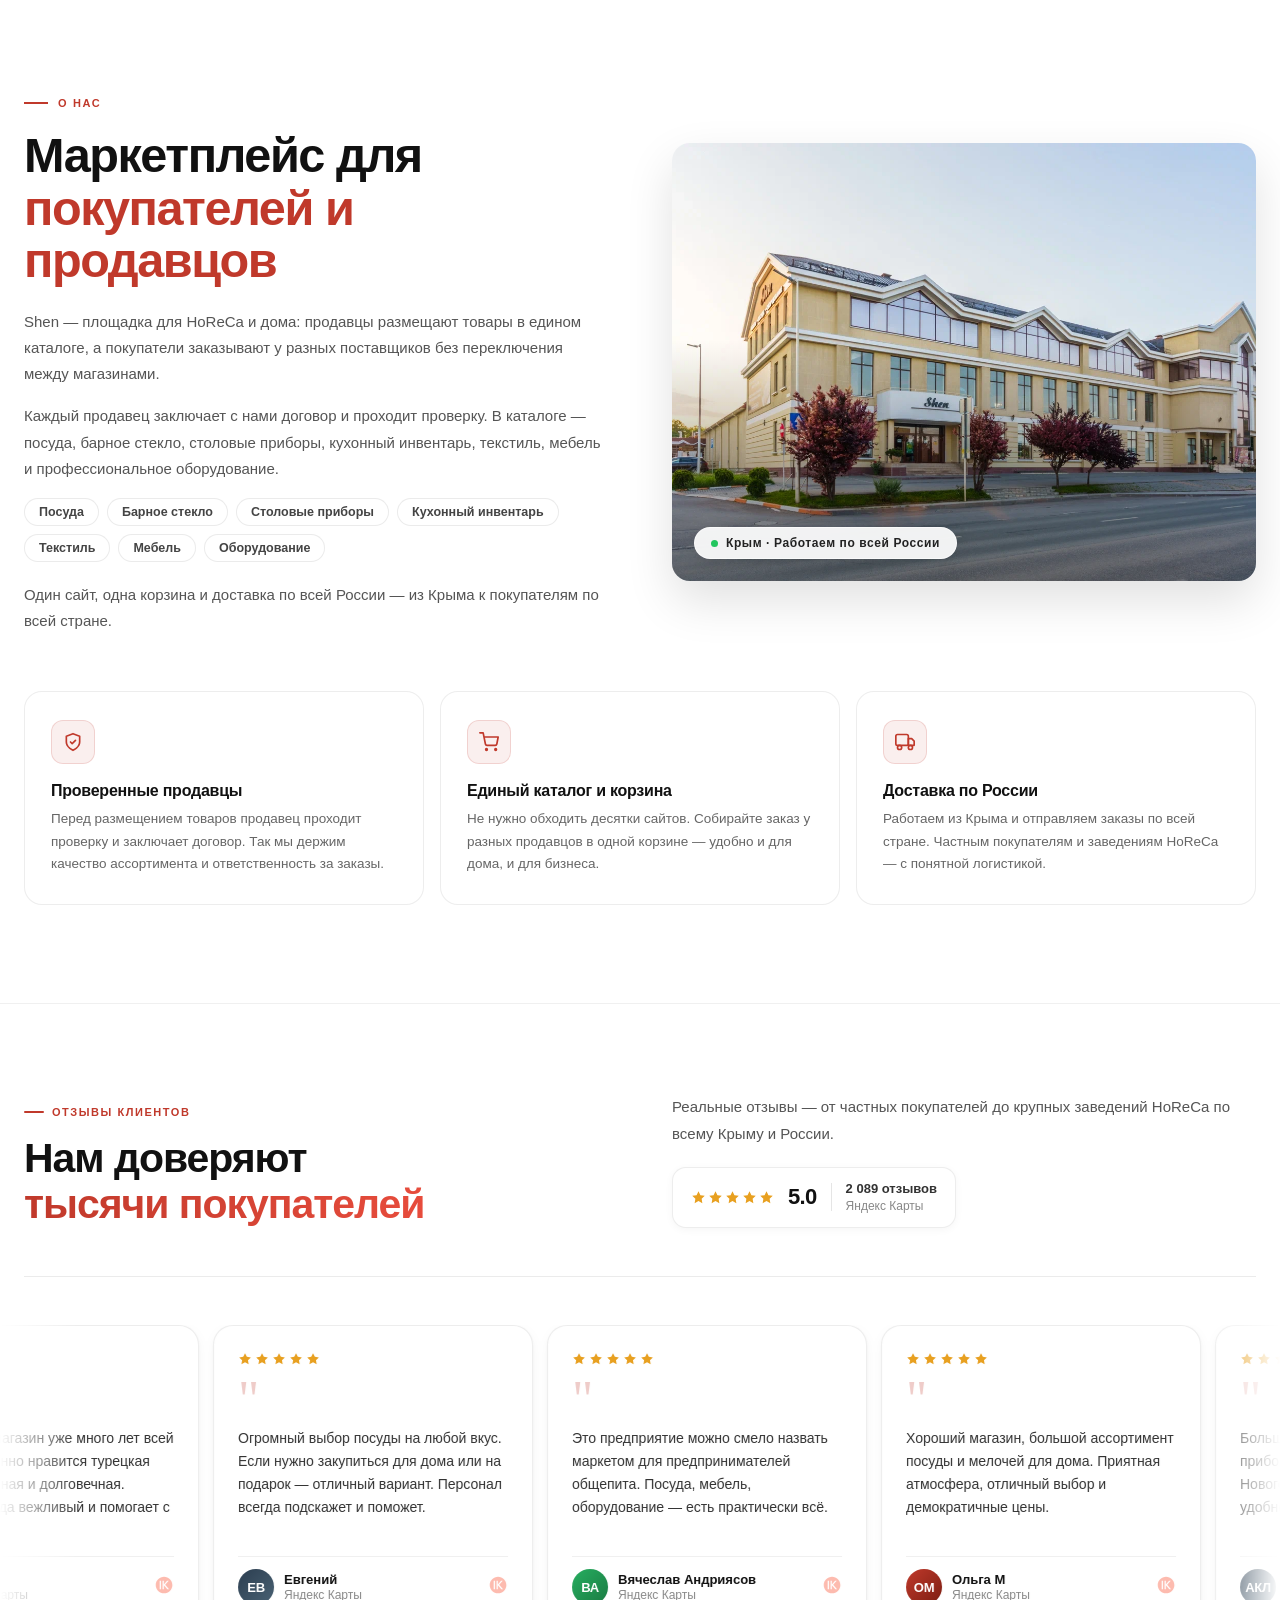
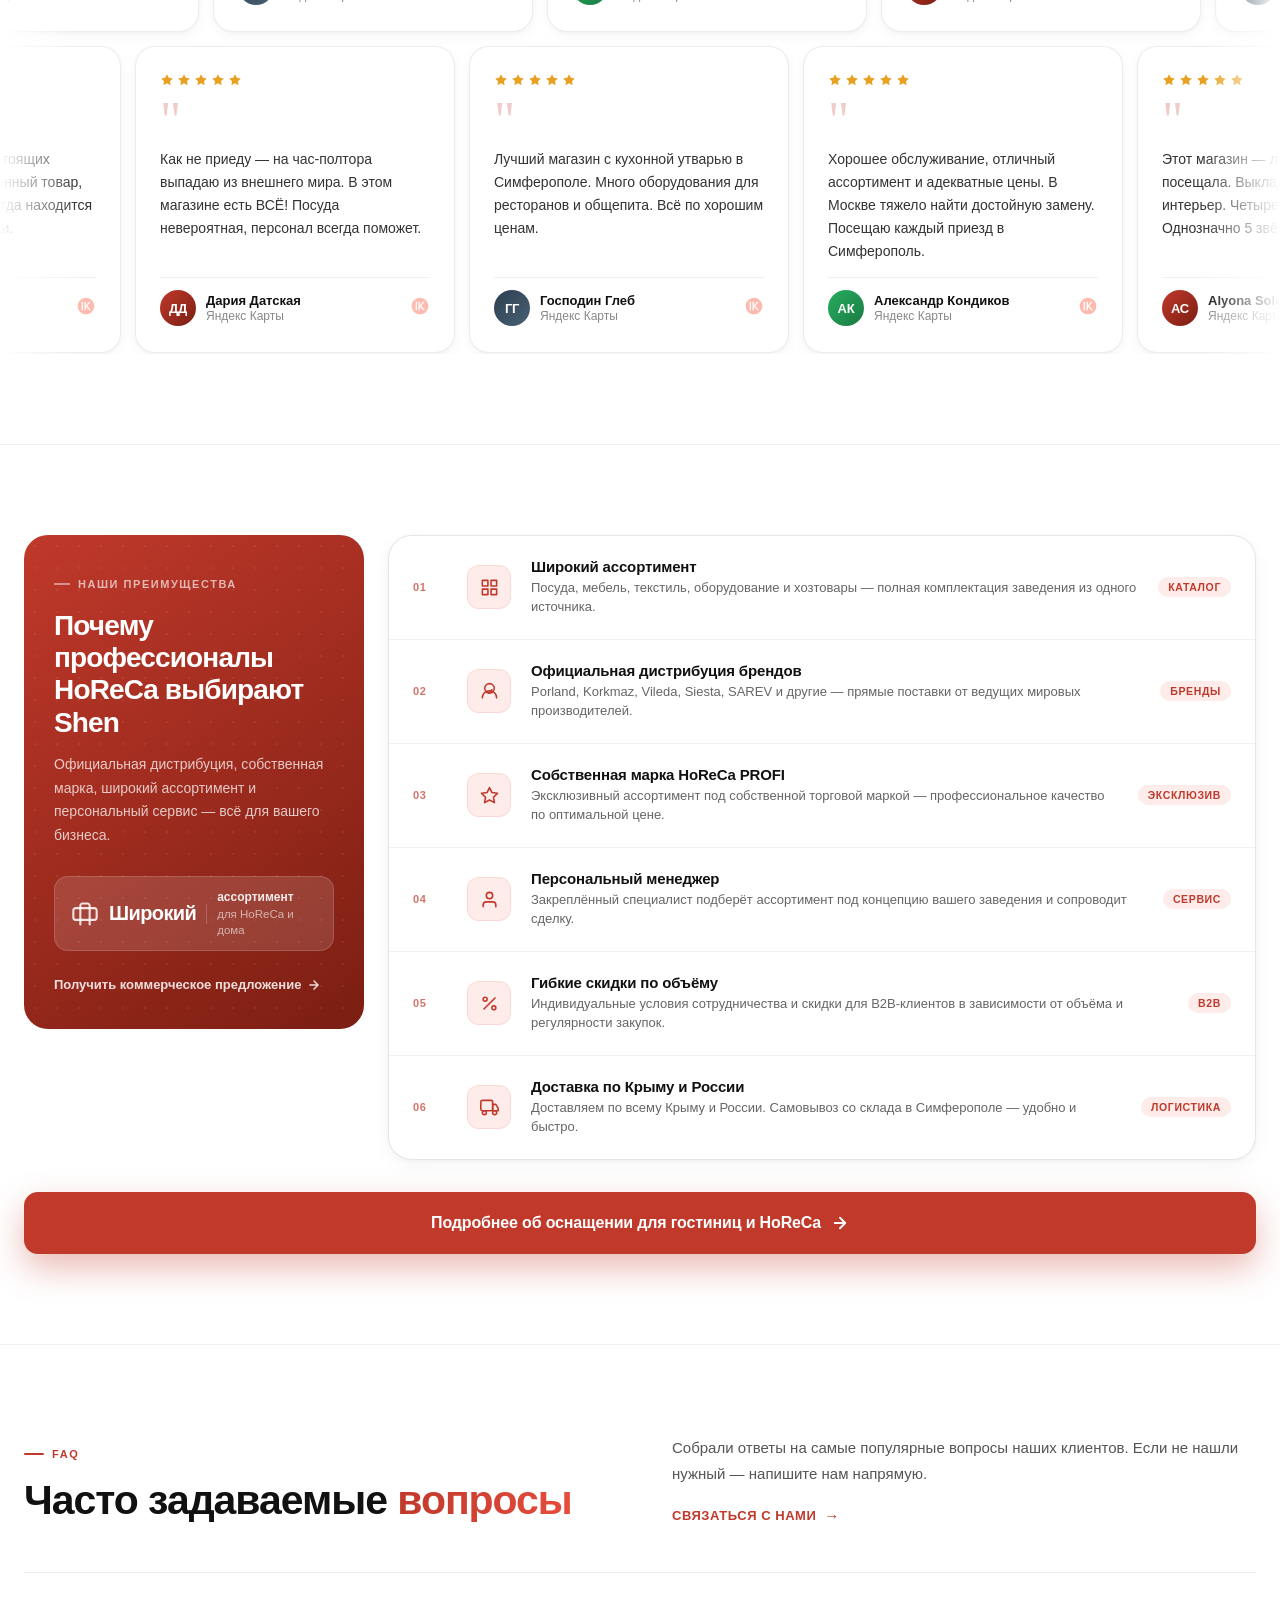
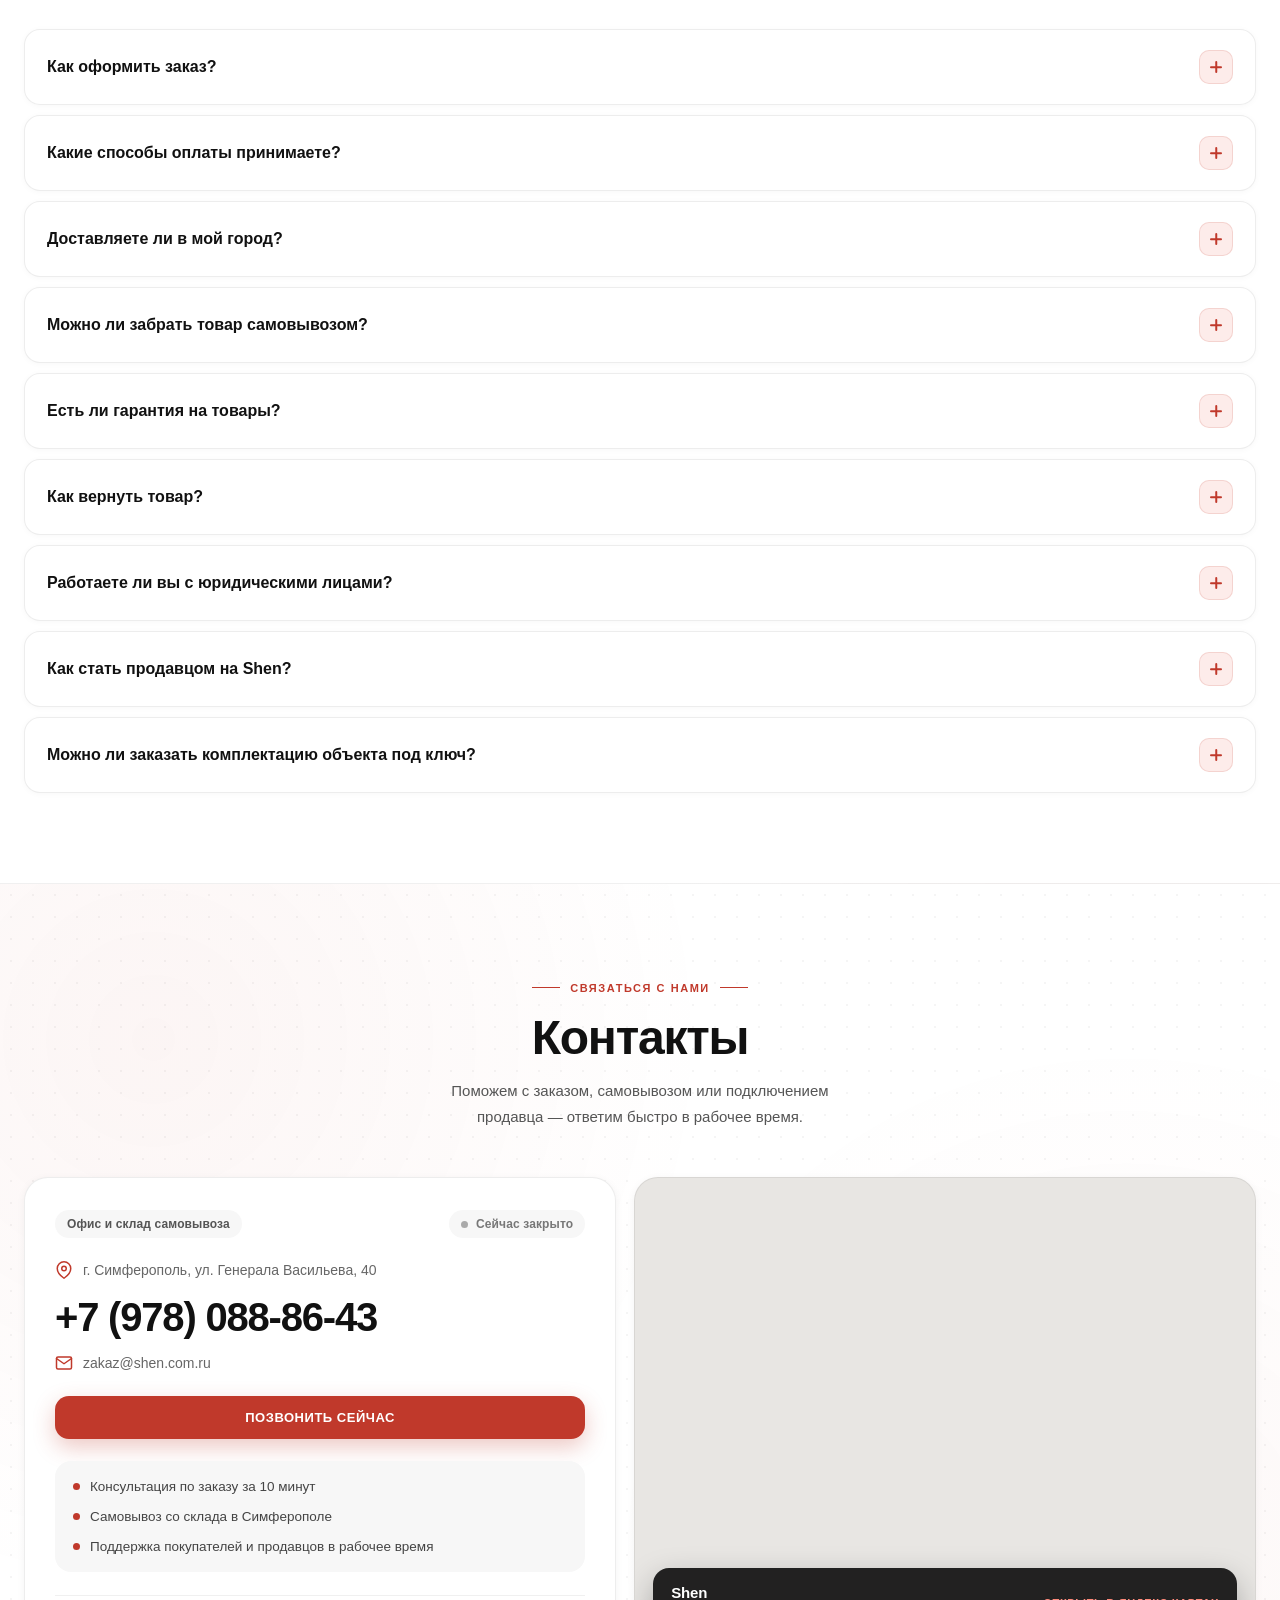
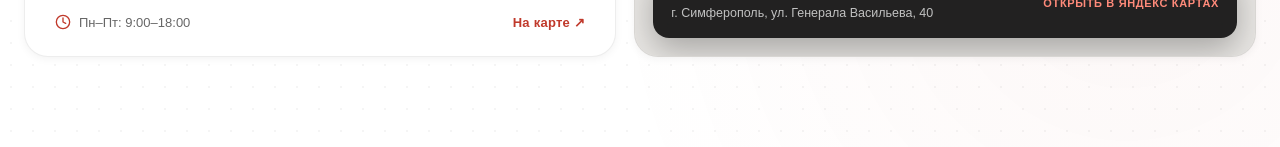
==== commit 462a022c: "Remove obsolete files and update layout: deleted unused index.php file and a zip asset; streamlined " ====
--- a/index.html
+++ b/index.html
@@ -3,809 +3,15 @@
 <head>
   <meta charset="UTF-8" />
   <meta name="viewport" content="width=device-width, initial-scale=1.0" />
-  <title>shen.market — маркетплейс для покупателей и продавцов</title>
-  <style>
-    *, *::before, *::after { box-sizing: border-box; margin: 0; padding: 0; }
-
-    body {
-      font-family: 'Arial', sans-serif;
-      background: #f4f4f4;
-    }
-  </style>
+  <title>shen.market</title>
+  <link rel="stylesheet" href="index.css" />
+  
 </head>
 <body>
 
-<!-- ═══════════════════════ BLOCKS ═══════════════════════ -->
-<div class="blocks-wrap">
-
-  <div id="block-marketplace">
-    <!-- block-marketplace.html -->
-<!-- ============================================================
-     block-marketplace.html — "Мы маркетплейс"
-     shen.market | изолированный блок, префикс .shen-mp-
-     ============================================================ -->
-<section class="shen-mp-section">
-  <style>
-    @import url('https://fonts.googleapis.com/css2?family=Inter:wght@400;500;600;700;800;900&display=swap');
-
-    .shen-mp-section {
-      font-family: 'Inter', 'Arial', sans-serif;
-      background: #f2f1ef;
-      padding: 90px 24px;
-      box-sizing: border-box;
-      color: #111;
-      overflow: hidden;
-      position: relative;
-    }
-
-    /* Ambient soft orbs */
-    .shen-mp-section::before {
-      content: '';
-      position: absolute;
-      top: -140px; right: -140px;
-      width: 560px; height: 560px;
-      background: radial-gradient(circle, rgba(192,57,43,.09) 0%, transparent 65%);
-      pointer-events: none;
-    }
-    .shen-mp-section::after {
-      content: '';
-      position: absolute;
-      bottom: -120px; left: -120px;
-      width: 460px; height: 460px;
-      background: radial-gradient(circle, rgba(192,57,43,.06) 0%, transparent 65%);
-      pointer-events: none;
-    }
-
-    .shen-mp-container {
-      max-width: 1200px;
-      margin: 0 auto;
-      position: relative;
-      z-index: 1;
-    }
-
-    /* ── Heading ── */
-    .shen-mp-heading {
-      margin-bottom: 56px;
-    }
-
-    .shen-mp-heading-eyebrow {
-      display: inline-flex;
-      align-items: center;
-      gap: 10px;
-      font-size: 11px;
-      font-weight: 700;
-      letter-spacing: .14em;
-      text-transform: uppercase;
-      color: #c0392b;
-      margin-bottom: 20px;
-    }
-    .shen-mp-heading-eyebrow::before,
-    .shen-mp-heading-eyebrow::after {
-      content: '';
-      display: block;
-      width: 28px; height: 1.5px;
-      background: #c0392b;
-    }
-
-    .shen-mp-heading h2 {
-      font-size: clamp(26px, 3.8vw, 46px);
-      font-weight: 900;
-      line-height: 1.12;
-      letter-spacing: -.02em;
-      color: #111;
-      margin: 0 0 18px;
-    }
-    .shen-mp-heading h2 em {
-      font-style: normal;
-      background: linear-gradient(90deg, #c0392b, #e74c3c);
-      -webkit-background-clip: text;
-      -webkit-text-fill-color: transparent;
-      background-clip: text;
-    }
-    .shen-mp-heading p {
-      font-size: 15px;
-      color: #555;
-      max-width: 480px;
-      line-height: 1.75;
-    }
-
-    /* ── Bento Grid ── */
-    .shen-mp-grid {
-      display: grid;
-      grid-template-columns: repeat(12, 1fr);
-      gap: 14px;
-    }
-
-    /* Card base */
-    .shen-mp-card {
-      position: relative;
-      border-radius: 22px;
-      padding: 30px 28px 26px;
-      display: flex;
-      flex-direction: column;
-      gap: 14px;
-      overflow: hidden;
-      cursor: default;
-      background: #ffffff;
-      border: 1px solid rgba(0,0,0,.07);
-      box-shadow: 0 2px 8px rgba(0,0,0,.05);
-      transition: transform .3s cubic-bezier(.34,1.56,.64,1), box-shadow .3s ease, border-color .3s ease;
-    }
-    .shen-mp-card::before { display: none; }
-    .shen-mp-card:hover {
-      transform: translateY(-5px) scale(1.01);
-      box-shadow: 0 24px 56px rgba(0,0,0,.12), 0 0 0 1px rgba(192,57,43,.2);
-      border-color: rgba(192,57,43,.22);
-    }
-
-    /* Bento positions — row 1: 5 + 4 + 3 = 12 */
-    .shen-mp-card:nth-child(1) { grid-column: span 5; }
-    .shen-mp-card:nth-child(2) { grid-column: span 4; }
-    .shen-mp-card:nth-child(3) { grid-column: span 3; }
-    /* row 2: 3 + 4 + 5 = 12 (mirrored) */
-    .shen-mp-card:nth-child(4) { grid-column: span 3; }
-    .shen-mp-card:nth-child(5) { grid-column: span 4; }
-    .shen-mp-card:nth-child(6) { grid-column: span 5; }
-
-    /* Featured card (1) — red gradient */
-    .shen-mp-card--featured {
-      background: linear-gradient(140deg, #c0392b 0%, #7b1e12 100%);
-      border: none;
-    }
-    .shen-mp-card--featured:hover {
-      box-shadow: 0 30px 70px rgba(192,57,43,.4), 0 0 0 1px rgba(192,57,43,.5);
-    }
-
-    /* Accent card (6) — subtle red tint */
-    .shen-mp-card--accent {
-      background: #fff5f4;
-      border-color: rgba(192,57,43,.14);
-    }
-    .shen-mp-card--accent:hover {
-      background: #ffeeed;
-    }
-
-    /* Decorative big number */
-    .shen-mp-card-num { display: none; }
-
-    /* Icon */
-    .shen-mp-card-icon {
-      width: 46px; height: 46px;
-      border-radius: 13px;
-      background: #fdecea;
-      display: flex;
-      align-items: center;
-      justify-content: center;
-      flex-shrink: 0;
-      transition: background .3s;
-    }
-    .shen-mp-card--featured .shen-mp-card-icon { background: rgba(255,255,255,.22); }
-    .shen-mp-card:hover .shen-mp-card-icon { background: rgba(192,57,43,.12); }
-    .shen-mp-card--featured:hover .shen-mp-card-icon { background: rgba(255,255,255,.3); }
-    .shen-mp-card-icon svg { width: 21px; height: 21px; }
-
-    /* Title */
-    .shen-mp-card-title {
-      font-size: 16px;
-      font-weight: 700;
-      color: #111;
-      line-height: 1.3;
-      letter-spacing: -.01em;
-    }
-    .shen-mp-card--featured .shen-mp-card-title { color: #fff; }
-
-    /* Text */
-    .shen-mp-card-text {
-      font-size: 13.5px;
-      color: #555;
-      line-height: 1.7;
-      flex: 1;
-    }
-    .shen-mp-card--featured .shen-mp-card-text { color: rgba(255,255,255,.9); }
-
-    /* Tag */
-    .shen-mp-card-tag {
-      display: inline-flex;
-      align-items: center;
-      padding: 4px 11px;
-      border-radius: 20px;
-      font-size: 11px;
-      font-weight: 700;
-      letter-spacing: .04em;
-      text-transform: uppercase;
-      background: #eee;
-      color: #555;
-      width: fit-content;
-      transition: background .3s, color .3s;
-    }
-    .shen-mp-card--featured .shen-mp-card-tag {
-      background: rgba(255,255,255,.22);
-      color: rgba(255,255,255,.92);
-    }
-    .shen-mp-card:hover .shen-mp-card-tag {
-      background: rgba(192,57,43,.1);
-      color: #c0392b;
-    }
-    .shen-mp-card--featured:hover .shen-mp-card-tag {
-      background: rgba(255,255,255,.3);
-      color: #fff;
-    }
-
-    /* ── CTA ── */
-    .shen-mp-cta {
-      margin-top: 14px;
-      border-radius: 22px;
-      padding: 40px 44px;
-      display: flex;
-      align-items: center;
-      justify-content: space-between;
-      gap: 28px;
-      flex-wrap: wrap;
-      background: #ffffff;
-      border: 1px solid rgba(0,0,0,.07);
-      box-shadow: 0 2px 8px rgba(0,0,0,.05);
-      position: relative;
-      overflow: hidden;
-    }
-    .shen-mp-cta::before {
-      content: '';
-      position: absolute;
-      top: 0; left: 0; right: 0;
-      height: 2px;
-      background: linear-gradient(90deg, #c0392b 0%, #e74c3c 50%, transparent 100%);
-    }
-    .shen-mp-cta-text h3 {
-      font-size: 22px;
-      font-weight: 800;
-      color: #111;
-      letter-spacing: -.02em;
-      margin-bottom: 8px;
-    }
-    .shen-mp-cta-text p {
-      font-size: 14px;
-      color: #555;
-      max-width: 500px;
-      line-height: 1.7;
-    }
-    .shen-mp-cta-btns { display: flex; flex-wrap: wrap; gap: 12px; flex-shrink: 0; }
-    .shen-mp-cta-btn {
-      display: inline-flex;
-      align-items: center;
-      gap: 10px;
-      padding: 13px 28px;
-      border-radius: 12px;
-      background: #c0392b;
-      color: #fff;
-      font-size: 14px;
-      font-weight: 700;
-      text-decoration: none;
-      white-space: nowrap;
-      letter-spacing: .01em;
-      transition: background .2s, transform .2s, box-shadow .2s;
-      flex-shrink: 0;
-    }
-    .shen-mp-cta-btn:hover {
-      background: #a93226;
-      transform: translateX(3px);
-      box-shadow: 0 8px 24px rgba(192,57,43,.4);
-    }
-    .shen-mp-cta-btn svg { transition: transform .2s; }
-    .shen-mp-cta-btn:hover svg { transform: translateX(3px); }
-
-    /* ── Responsive ── */
-    @media (max-width: 960px) {
-      .shen-mp-grid { grid-template-columns: repeat(2, 1fr); }
-      .shen-mp-card:nth-child(n) { grid-column: span 1; }
-      .shen-mp-card:nth-child(1),
-      .shen-mp-card:nth-child(6) { grid-column: span 2; }
-    }
-    @media (max-width: 600px) {
-      .shen-mp-section { padding: 64px 16px; }
-      .shen-mp-grid { grid-template-columns: 1fr; gap: 10px; }
-      .shen-mp-card:nth-child(n) { grid-column: span 1 !important; }
-      .shen-mp-cta { padding: 28px 22px; }
-      .shen-mp-cta-text h3 { font-size: 18px; }
-    }
-  </style>
-
-  <div class="shen-mp-container">
-
-    <!-- Heading -->
-    <div class="shen-mp-heading">
-      <div class="shen-mp-heading-eyebrow">Маркетплейс</div>
-      <h2>Покупайте и продавайте<br>на <em>одной площадке</em></h2>
-      <p>Shen — маркетплейс, где проверенные продавцы размещают товары, а покупатели заказывают всё в одном месте — от посуды и мебели до профессионального оборудования.</p>
-    </div>
-
-    <!-- Bento Grid -->
-    <div class="shen-mp-grid">
-
-      <!-- 1 — featured -->
-      <div class="shen-mp-card shen-mp-card--featured">
-        <span class="shen-mp-card-num">01</span>
-        <div class="shen-mp-card-icon">
-          <svg viewBox="0 0 24 24" fill="none" stroke="#fff" stroke-width="2" stroke-linecap="round" stroke-linejoin="round">
-            <path d="M3 9l9-7 9 7v11a2 2 0 0 1-2 2H5a2 2 0 0 1-2-2z"/>
-            <polyline points="9 22 9 12 15 12 15 22"/>
-          </svg>
-        </div>
-        <div class="shen-mp-card-title">Для покупателей</div>
-        <div class="shen-mp-card-text">Выбирайте товары от разных продавцов, сравнивайте цены и оформляйте заказ в одной корзине — удобно и безопасно.</div>
-        <span class="shen-mp-card-tag">Покупка</span>
-      </div>
-
-      <!-- 2 -->
-      <div class="shen-mp-card">
-        <span class="shen-mp-card-num">02</span>
-        <div class="shen-mp-card-icon">
-          <svg viewBox="0 0 24 24" fill="none" stroke="#e05c4b" stroke-width="2" stroke-linecap="round" stroke-linejoin="round">
-            <path d="M12 22s8-4 8-10V5l-8-3-8 3v7c0 6 8 10 8 10z"/>
-          </svg>
-        </div>
-        <div class="shen-mp-card-title">Проверенные продавцы</div>
-        <div class="shen-mp-card-text">На площадке работают только продавцы, заключившие договор с Shen — мы проверяем каждого партнёра.</div>
-        <span class="shen-mp-card-tag">Доверие</span>
-      </div>
-
-      <!-- 3 -->
-      <div class="shen-mp-card">
-        <span class="shen-mp-card-num">03</span>
-        <div class="shen-mp-card-icon">
-          <svg viewBox="0 0 24 24" fill="none" stroke="#e05c4b" stroke-width="2" stroke-linecap="round" stroke-linejoin="round">
-            <path d="M17 8h1a4 4 0 0 1 0 8h-1"/>
-            <path d="M3 8h14v9a4 4 0 0 1-4 4H7a4 4 0 0 1-4-4V8z"/>
-            <line x1="6" y1="2" x2="6" y2="4"/><line x1="10" y1="2" x2="10" y2="4"/><line x1="14" y1="2" x2="14" y2="4"/>
-          </svg>
-        </div>
-        <div class="shen-mp-card-title">HoReCa и дом</div>
-        <div class="shen-mp-card-text">Посуда, мебель, текстиль, оборудование — для ресторанов, отелей и повседневной жизни.</div>
-        <span class="shen-mp-card-tag">Каталог</span>
-      </div>
-
-      <!-- 4 -->
-      <div class="shen-mp-card">
-        <span class="shen-mp-card-num">04</span>
-        <div class="shen-mp-card-icon">
-          <svg viewBox="0 0 24 24" fill="none" stroke="#e05c4b" stroke-width="2" stroke-linecap="round" stroke-linejoin="round">
-            <rect x="3" y="3" width="7" height="7"/><rect x="14" y="3" width="7" height="7"/>
-            <rect x="14" y="14" width="7" height="7"/><rect x="3" y="14" width="7" height="7"/>
-          </svg>
-        </div>
-        <div class="shen-mp-card-title">Широкий ассортимент</div>
-        <div class="shen-mp-card-text">Ассортимент от продавцов — сравнивайте предложения и находите лучшую цену.</div>
-        <span class="shen-mp-card-tag">Выбор</span>
-      </div>
-
-      <!-- 5 -->
-      <div class="shen-mp-card">
-        <span class="shen-mp-card-num">05</span>
-        <div class="shen-mp-card-icon">
-          <svg viewBox="0 0 24 24" fill="none" stroke="#e05c4b" stroke-width="2" stroke-linecap="round" stroke-linejoin="round">
-            <path d="M22 16.92v3a2 2 0 0 1-2.18 2 19.79 19.79 0 0 1-8.63-3.07A19.5 19.5 0 0 1 4.69 12a19.79 19.79 0 0 1-3.07-8.67A2 2 0 0 1 3.61 1h3a2 2 0 0 1 2 1.72c.127.96.361 1.903.7 2.81a2 2 0 0 1-.45 2.11L7.91 8.6a16 16 0 0 0 6 6l.96-.96a2 2 0 0 1 2.11-.45c.907.339 1.85.573 2.81.7A2 2 0 0 1 22 16.92z"/>
-          </svg>
-        </div>
-        <div class="shen-mp-card-title">Для продавцов</div>
-        <div class="shen-mp-card-text">Заключите договор с Shen, разместите каталог и продавайте тысячам покупателей без своего интернет-магазина.</div>
-        <span class="shen-mp-card-tag">Продажа</span>
-      </div>
-
-      <!-- 6 — accent -->
-      <div class="shen-mp-card shen-mp-card--accent">
-        <span class="shen-mp-card-num">06</span>
-        <div class="shen-mp-card-icon">
-          <svg viewBox="0 0 24 24" fill="none" stroke="#e05c4b" stroke-width="2" stroke-linecap="round" stroke-linejoin="round">
-            <circle cx="12" cy="12" r="10"/>
-            <path d="M12 8v4l3 3"/>
-          </svg>
-        </div>
-        <div class="shen-mp-card-title">Доставка по Крыму и России</div>
-        <div class="shen-mp-card-text">Доставляем по всему Крыму и России, а также предлагаем самовывоз в Симферополе.</div>
-        <span class="shen-mp-card-tag">Логистика</span>
-      </div>
-
-    </div>
-
-    <!-- CTA -->
-    <div class="shen-mp-cta">
-      <div class="shen-mp-cta-text">
-        <h3>Каталог для покупателей · договор для продавцов</h3>
-        <p>Выбирайте товары в каталоге или станьте продавцом на Shen — заключите договор и начните продавать на нашей площадке.</p>
-      </div>
-      <div class="shen-mp-cta-btns">
-      <a href="#" class="shen-mp-cta-btn">
-        Перейти в каталог
-        <svg width="15" height="15" viewBox="0 0 24 24" fill="none" stroke="currentColor" stroke-width="2.5" stroke-linecap="round" stroke-linejoin="round"><path d="M5 12h14M12 5l7 7-7 7"/></svg>
-      </a>
-      <a href="become-seller.html" class="shen-mp-cta-btn" style="background:#111;">
-        Стать продавцом
-        <svg width="15" height="15" viewBox="0 0 24 24" fill="none" stroke="currentColor" stroke-width="2.5" stroke-linecap="round" stroke-linejoin="round"><path d="M5 12h14M12 5l7 7-7 7"/></svg>
-      </a>
-      </div>
-    </div>
-
-  </div>
-</section>
-  </div>
-
-  
-
-  <div id="block-about">
-<!-- ============================================================
-     block-about — "О компании"
-     shen.market | изолированный блок, префикс .shen-ab-
-     ============================================================ -->
+<div id="block-about">
 <section class="shen-ab-section">
-  <style>
-    .shen-ab-section {
-      font-family: 'Inter', 'Arial', sans-serif;
-      background: #f2f1ef;
-      padding: 100px 40px 104px;
-      box-sizing: border-box;
-      color: #111;
-    }
-
-    .shen-ab-container {
-      max-width: 1200px;
-      margin: 0 auto;
-    }
-
-    /* ── Intro row ── */
-    .shen-ab-intro {
-      display: grid;
-      grid-template-columns: 1fr 1fr;
-      gap: 64px;
-      align-items: center;
-      margin-bottom: 56px;
-    }
-
-    .shen-ab-eyebrow {
-      display: inline-flex;
-      align-items: center;
-      gap: 10px;
-      font-size: 11px;
-      font-weight: 700;
-      letter-spacing: .15em;
-      text-transform: uppercase;
-      color: #c0392b;
-      margin-bottom: 20px;
-    }
-    .shen-ab-eyebrow::before {
-      content: '';
-      width: 24px;
-      height: 2px;
-      background: #c0392b;
-      flex-shrink: 0;
-    }
-
-    .shen-ab-h2 {
-      font-size: clamp(30px, 3.8vw, 50px);
-      font-weight: 800;
-      line-height: 1.08;
-      letter-spacing: -.03em;
-      color: #111;
-      margin: 0 0 22px;
-    }
-    .shen-ab-h2 em {
-      font-style: normal;
-      color: #c0392b;
-    }
-
-    .shen-ab-text {
-      font-size: 15px;
-      line-height: 1.75;
-      color: #555;
-      margin: 0 0 16px;
-    }
-    .shen-ab-text:last-child {
-      margin-bottom: 0;
-    }
-
-    /* ── Category tags ── */
-    .shen-ab-tags {
-      display: flex;
-      flex-wrap: wrap;
-      gap: 8px;
-      margin: 4px 0 20px;
-    }
-    .shen-ab-tag {
-      font-size: 12.5px;
-      font-weight: 600;
-      color: #444;
-      background: #fff;
-      border: 1px solid rgba(0,0,0,.08);
-      border-radius: 100px;
-      padding: 6px 14px;
-      white-space: nowrap;
-    }
-
-    /* ── Stats strip ── */
-    .shen-ab-stats {
-      display: grid;
-      grid-template-columns: repeat(4, 1fr);
-      gap: 14px;
-      margin-bottom: 72px;
-    }
-    .shen-ab-stat {
-      padding: 24px 22px;
-      background: #fff;
-      border: 1px solid rgba(0,0,0,.07);
-      border-radius: 16px;
-      box-shadow: 0 2px 8px rgba(0,0,0,.03);
-      transition: border-color .3s, transform .3s, box-shadow .3s;
-    }
-    .shen-ab-stat:hover {
-      border-color: rgba(192,57,43,.3);
-      box-shadow: 0 8px 24px rgba(192,57,43,.07);
-      transform: translateY(-2px);
-    }
-    .shen-ab-stat-num {
-      font-size: 30px;
-      font-weight: 900;
-      color: #111;
-      letter-spacing: -.03em;
-      line-height: 1;
-      margin-bottom: 8px;
-    }
-    .shen-ab-stat-num span {
-      color: #c0392b;
-      font-size: .62em;
-      margin-left: 1px;
-    }
-    .shen-ab-stat-label {
-      font-size: 13px;
-      color: #777;
-      line-height: 1.4;
-    }
-
-    /* ── Features ── */
-    .shen-ab-features {
-      display: grid;
-      grid-template-columns: repeat(3, 1fr);
-      gap: 16px;
-      margin-bottom: 8px;
-    }
-    .shen-ab-feature {
-      padding: 28px 26px;
-      background: #fff;
-      border: 1px solid rgba(0,0,0,.07);
-      border-radius: 18px;
-      transition: border-color .3s, box-shadow .3s, transform .3s;
-    }
-    .shen-ab-feature:hover {
-      border-color: rgba(192,57,43,.28);
-      box-shadow: 0 10px 28px rgba(0,0,0,.05);
-      transform: translateY(-2px);
-    }
-    .shen-ab-feature-icon {
-      width: 44px;
-      height: 44px;
-      border-radius: 12px;
-      background: rgba(192,57,43,.08);
-      border: 1px solid rgba(192,57,43,.16);
-      display: flex;
-      align-items: center;
-      justify-content: center;
-      margin-bottom: 18px;
-    }
-    .shen-ab-feature-icon svg {
-      width: 20px;
-      height: 20px;
-      color: #c0392b;
-    }
-    .shen-ab-feature-title {
-      font-size: 16px;
-      font-weight: 700;
-      color: #111;
-      margin: 0 0 8px;
-      letter-spacing: -.015em;
-    }
-    .shen-ab-feature-text {
-      font-size: 13.5px;
-      line-height: 1.7;
-      color: #666;
-      margin: 0;
-    }
-
-    /* ── Hero photo ── */
-    .shen-ab-photo {
-      position: relative;
-      border-radius: 18px;
-      overflow: hidden;
-      aspect-ratio: 4 / 3;
-      box-shadow: 0 20px 48px rgba(0,0,0,.12);
-    }
-    .shen-ab-photo img {
-      width: 100%;
-      height: 100%;
-      object-fit: cover;
-      display: block;
-      transition: transform .6s ease;
-    }
-    .shen-ab-photo:hover img { transform: scale(1.04); }
-    .shen-ab-photo::after {
-      content: '';
-      position: absolute;
-      inset: 0;
-      background: linear-gradient(to top, rgba(0,0,0,.45) 0%, transparent 55%);
-      pointer-events: none;
-    }
-    .shen-ab-photo-tag {
-      position: absolute;
-      bottom: 22px;
-      left: 22px;
-      z-index: 1;
-      display: flex;
-      align-items: center;
-      gap: 8px;
-      background: rgba(255,255,255,.92);
-      backdrop-filter: blur(10px);
-      -webkit-backdrop-filter: blur(10px);
-      border: 1px solid rgba(255,255,255,.6);
-      border-radius: 100px;
-      padding: 8px 16px;
-      font-size: 12px;
-      font-weight: 600;
-      color: #222;
-      letter-spacing: .05em;
-      box-shadow: 0 4px 16px rgba(0,0,0,.1);
-    }
-    .shen-ab-photo-tag::before {
-      content: '';
-      width: 7px;
-      height: 7px;
-      border-radius: 50%;
-      background: #22c55e;
-      flex-shrink: 0;
-    }
-
-    /* ── Drawer ── */
-    .shen-ab-drawer-overlay {
-      position: fixed;
-      inset: 0;
-      background: rgba(0,0,0,.5);
-      z-index: 9000;
-      opacity: 0;
-      pointer-events: none;
-      transition: opacity .35s ease;
-    }
-    .shen-ab-drawer-overlay.is-open { opacity: 1; pointer-events: auto; }
-    .shen-ab-drawer {
-      position: fixed;
-      top: 0; right: 0; bottom: 0;
-      width: min(520px, 100vw);
-      background: #fff;
-      z-index: 9001;
-      transform: translateX(100%);
-      transition: transform .4s cubic-bezier(.4,0,.2,1);
-      display: flex;
-      flex-direction: column;
-      overflow: hidden;
-    }
-    .shen-ab-drawer.is-open { transform: translateX(0); }
-    .shen-ab-dr-head { padding: 28px 28px 0; flex-shrink: 0; }
-    .shen-ab-dr-topbar {
-      display: flex;
-      align-items: center;
-      justify-content: space-between;
-      margin-bottom: 20px;
-    }
-    .shen-ab-dr-badge {
-      font-size: 10px; font-weight: 700;
-      letter-spacing: .12em; text-transform: uppercase;
-      color: #c0392b;
-      background: rgba(192,57,43,.08);
-      border-radius: 100px;
-      padding: 5px 12px;
-    }
-    .shen-ab-dr-close {
-      width: 36px; height: 36px;
-      border-radius: 50%;
-      border: 1px solid rgba(0,0,0,.12);
-      background: #fff;
-      cursor: pointer;
-      display: flex; align-items: center; justify-content: center;
-      transition: background .2s, border-color .2s;
-      flex-shrink: 0;
-    }
-    .shen-ab-dr-close:hover { background: #f5f5f5; border-color: rgba(0,0,0,.2); }
-    .shen-ab-dr-close svg { width: 14px; height: 14px; color: #555; }
-    .shen-ab-dr-title {
-      font-size: clamp(20px, 3vw, 26px);
-      font-weight: 800; letter-spacing: -.025em;
-      color: #111; margin: 0 0 4px; line-height: 1.2;
-    }
-    .shen-ab-dr-subtitle { font-size: 13px; color: #888; margin: 0 0 22px; }
-    .shen-ab-dr-img {
-      margin: 0 28px;
-      border-radius: 16px; overflow: hidden;
-      aspect-ratio: 16/7; background: #e8e6e3;
-      flex-shrink: 0;
-    }
-    .shen-ab-dr-img img { width: 100%; height: 100%; object-fit: cover; display: block; }
-    .shen-ab-dr-img--dual {
-      display: grid; grid-template-columns: 1fr 1fr; gap: 8px;
-      aspect-ratio: unset; background: transparent;
-      border-radius: 0; overflow: visible;
-    }
-    .shen-ab-dr-img--dual .shen-ab-dr-img-cell {
-      border-radius: 12px; overflow: hidden;
-      aspect-ratio: 4/3; background: #e8e6e3;
-    }
-    .shen-ab-dr-img--dual .shen-ab-dr-img-cell img {
-      width: 100%; height: 100%; object-fit: cover; display: block;
-    }
-    .shen-ab-dr-body {
-      flex: 1; overflow-y: auto;
-      padding: 24px 28px 28px;
-      -webkit-overflow-scrolling: touch;
-    }
-    .shen-ab-dr-body::-webkit-scrollbar { width: 4px; }
-    .shen-ab-dr-body::-webkit-scrollbar-track { background: transparent; }
-    .shen-ab-dr-body::-webkit-scrollbar-thumb { background: rgba(0,0,0,.15); border-radius: 4px; }
-    .shen-ab-dr-desc { font-size: 14px; line-height: 1.75; color: #555; margin: 0 0 24px; }
-    .shen-ab-dr-sub { margin-bottom: 22px; }
-    .shen-ab-dr-sub-title {
-      font-size: 11px; font-weight: 700;
-      text-transform: uppercase; letter-spacing: .1em;
-      color: #111; margin: 0 0 10px;
-      padding-bottom: 8px;
-      border-bottom: 1px solid rgba(0,0,0,.07);
-    }
-    .shen-ab-dr-list { list-style: none; margin: 0; padding: 0; display: flex; flex-direction: column; gap: 7px; }
-    .shen-ab-dr-list li { display: flex; align-items: flex-start; gap: 10px; font-size: 13.5px; line-height: 1.55; color: #444; }
-    .shen-ab-dr-list li::before { content: ''; width: 5px; height: 5px; border-radius: 50%; background: #c0392b; flex-shrink: 0; margin-top: 7px; }
-    .shen-ab-dr-brands { display: flex; flex-wrap: wrap; gap: 7px; margin-top: 10px; }
-    .shen-ab-dr-brand { background: #f4f3f1; border: 1px solid rgba(0,0,0,.1); border-radius: 8px; padding: 5px 13px; font-size: 12px; font-weight: 600; color: #222; }
-    .shen-ab-dr-footer {
-      padding: 16px 28px 24px;
-      border-top: 1px solid rgba(0,0,0,.07);
-      display: flex; align-items: center;
-      justify-content: space-between;
-      flex-shrink: 0; gap: 12px;
-    }
-    .shen-ab-dr-nav-btn {
-      display: inline-flex; align-items: center; gap: 7px;
-      padding: 10px 18px; border-radius: 100px;
-      border: 1px solid rgba(0,0,0,.12); background: #fff;
-      font-size: 12px; font-weight: 600; color: #333;
-      cursor: pointer;
-      transition: border-color .2s, color .2s;
-    }
-    .shen-ab-dr-nav-btn:hover { border-color: #c0392b; color: #c0392b; }
-    .shen-ab-dr-nav-btn:disabled { opacity: .35; pointer-events: none; }
-    .shen-ab-dr-nav-btn svg { width: 14px; height: 14px; }
-    .shen-ab-dr-nav-counter { font-size: 12px; color: #aaa; font-weight: 500; }
-
-    /* ── Mobile ── */
-    @media (max-width: 900px) {
-      .shen-ab-section { padding: 72px 20px; }
-      .shen-ab-intro {
-        grid-template-columns: 1fr;
-        gap: 36px;
-        margin-bottom: 40px;
-      }
-      .shen-ab-stats {
-        grid-template-columns: 1fr 1fr;
-        gap: 10px;
-        margin-bottom: 48px;
-      }
-      .shen-ab-stat { padding: 18px 16px; }
-      .shen-ab-stat-num { font-size: 24px; }
-      .shen-ab-stat-label { font-size: 12px; }
-      .shen-ab-features {
-        grid-template-columns: 1fr;
-        gap: 12px;
-      }
-      .shen-ab-feature { padding: 22px 20px; }
-    }
-    @media (max-width: 520px) {
-      .shen-ab-stats { grid-template-columns: 1fr; }
-    }
-  </style>
-
   <div class="shen-ab-container">
-
-    <!-- Intro -->
     <div class="shen-ab-intro">
       <div>
         <div class="shen-ab-eyebrow">О нас</div>
@@ -834,27 +40,7 @@
       </div>
     </div>
 
-    <!-- Stats -->
-    <div class="shen-ab-stats">
-      <div class="shen-ab-stat">
-        <div class="shen-ab-stat-num">HoReCa<span>+дом</span></div>
-        <div class="shen-ab-stat-label">Один каталог для бизнеса и частных покупателей</div>
-      </div>
-      <div class="shen-ab-stat">
-        <div class="shen-ab-stat-num">100<span>%</span></div>
-        <div class="shen-ab-stat-label">Продавцов с договором и проверкой</div>
-      </div>
-      <div class="shen-ab-stat">
-        <div class="shen-ab-stat-num">1 <span>корзина</span></div>
-        <div class="shen-ab-stat-label">Покупка у разных продавцов сразу</div>
-      </div>
-      <div class="shen-ab-stat">
-        <div class="shen-ab-stat-num">РФ</div>
-        <div class="shen-ab-stat-label">Доставка по всей России</div>
-      </div>
-    </div>
-
-    <!-- Features -->
+    
     <div class="shen-ab-features">
       <div class="shen-ab-feature">
         <div class="shen-ab-feature-icon">
@@ -884,513 +70,14 @@
 </section>
   </div>
 
-<!-- ============================================================
-     block-how — "Как это работает"
-     shen.market | изолированный блок, префикс .shen-hw-
-     ============================================================ -->
-<section class="shen-hw-section">
-  <style>
-    .shen-hw-section {
-      font-family: 'Inter', 'Arial', sans-serif;
-      background: #fff;
-      padding: 100px 40px;
-      box-sizing: border-box;
-      color: #111;
-    }
-
-    .shen-hw-container {
-      max-width: 1200px;
-      margin: 0 auto;
-    }
-
-    /* ── Heading ── */
-    .shen-hw-heading {
-      display: grid;
-      grid-template-columns: 1fr 1fr;
-      gap: 24px 80px;
-      align-items: end;
-      margin-bottom: 80px;
-    }
-
-    .shen-hw-eyebrow {
-      display: inline-flex;
-      align-items: center;
-      gap: 10px;
-      font-size: 11px;
-      font-weight: 700;
-      letter-spacing: .15em;
-      text-transform: uppercase;
-      color: #c0392b;
-      margin-bottom: 18px;
-    }
-    .shen-hw-eyebrow::before {
-      content: '';
-      display: block;
-      width: 24px;
-      height: 2px;
-      background: #c0392b;
-      flex-shrink: 0;
-    }
-
-    .shen-hw-h2 {
-      font-size: clamp(32px, 4vw, 52px);
-      font-weight: 800;
-      line-height: 1.08;
-      letter-spacing: -.03em;
-      color: #111;
-      margin: 0;
-    }
-    .shen-hw-h2 em {
-      font-style: normal;
-      color: #c0392b;
-    }
-
-    .shen-hw-desc {
-      font-size: 16px;
-      line-height: 1.7;
-      color: #666;
-      max-width: 440px;
-      margin: 0;
-      align-self: end;
-    }
-
-    /* ── Timeline rows ── */
-    .shen-hw-steps {
-      position: relative;
-    }
-
-    /* vertical thread through icon centers */
-    .shen-hw-steps::before {
-      content: '';
-      position: absolute;
-      left: 131px; /* num-col(88px) + gap(24px) + icon half(28px) - 1 */
-      top: 28px;
-      bottom: 28px;
-      width: 1px;
-      background: linear-gradient(
-        to bottom,
-        transparent 0%,
-        #e2dfdb 6%,
-        #e2dfdb 94%,
-        transparent 100%
-      );
-      pointer-events: none;
-      z-index: 0;
-    }
-
-    .shen-hw-step {
-      display: grid;
-      grid-template-columns: 88px 56px 1fr auto;
-      align-items: center;
-      gap: 0 24px;
-      padding: 36px 0;
-      border-bottom: 1px solid #ebebea;
-      position: relative;
-      cursor: default;
-      transition: background .2s;
-      border-radius: 4px;
-    }
-    .shen-hw-step:first-child { border-top: 1px solid #ebebea; }
-
-    /* subtle warm bg on hover via pseudo-element (no layout shift) */
-    .shen-hw-step::after {
-      content: '';
-      position: absolute;
-      inset: -1px -20px;
-      background: #fef8f7;
-      border-radius: 8px;
-      opacity: 0;
-      transition: opacity .22s;
-      pointer-events: none;
-      z-index: -1;
-    }
-    .shen-hw-step:hover::after { opacity: 1; }
-
-    /* ── Ghost number ── */
-    .shen-hw-num {
-      font-size: 72px;
-      font-weight: 900;
-      letter-spacing: -.05em;
-      line-height: 1;
-      color: #eeece8;
-      text-align: right;
-      user-select: none;
-      transition: color .22s;
-    }
-    .shen-hw-step:hover .shen-hw-num { color: #f5d5d0; }
-
-    /* ── Icon node ── */
-    .shen-hw-icon-wrap {
-      position: relative;
-      z-index: 1;
-      display: flex;
-      align-items: center;
-      justify-content: center;
-      flex-shrink: 0;
-    }
-    .shen-hw-icon {
-      width: 56px;
-      height: 56px;
-      border-radius: 50%;
-      background: #c0392b;
-      display: flex;
-      align-items: center;
-      justify-content: center;
-      box-shadow: 0 0 0 5px #fff, 0 0 0 6px #e8e5e0;
-      transition: box-shadow .22s, transform .22s, background .22s;
-      flex-shrink: 0;
-    }
-    .shen-hw-step:hover .shen-hw-icon {
-      background: #a93226;
-      box-shadow: 0 0 0 5px #fef8f7, 0 0 0 6px #c0392b;
-      transform: scale(1.1);
-    }
-    .shen-hw-icon svg {
-      width: 22px;
-      height: 22px;
-      stroke: #fff;
-      fill: none;
-      stroke-width: 1.8;
-      stroke-linecap: round;
-      stroke-linejoin: round;
-    }
-
-    /* ── Content ── */
-    .shen-hw-content { min-width: 0; }
-
-    .shen-hw-step-label {
-      font-size: 10px;
-      font-weight: 700;
-      letter-spacing: .13em;
-      text-transform: uppercase;
-      color: #c0392b;
-      margin-bottom: 7px;
-    }
-
-    .shen-hw-step-title {
-      font-size: 21px;
-      font-weight: 800;
-      color: #111;
-      line-height: 1.15;
-      letter-spacing: -.02em;
-      margin-bottom: 10px;
-    }
-
-    .shen-hw-step-text {
-      font-size: 14px;
-      line-height: 1.65;
-      color: #777;
-      max-width: 500px;
-      margin: 0;
-    }
-
-    /* ── Right badge ── */
-    .shen-hw-badge {
-      display: flex;
-      align-items: center;
-      gap: 7px;
-      flex-shrink: 0;
-      background: #f3f2ef;
-      border-radius: 100px;
-      padding: 8px 16px 8px 12px;
-      font-size: 12px;
-      font-weight: 600;
-      color: #888;
-      white-space: nowrap;
-      transition: background .22s, color .22s;
-    }
-    .shen-hw-badge svg {
-      width: 13px;
-      height: 13px;
-      stroke: #bbb;
-      fill: none;
-      stroke-width: 2;
-      stroke-linecap: round;
-      stroke-linejoin: round;
-      transition: stroke .22s;
-      flex-shrink: 0;
-    }
-    .shen-hw-step:hover .shen-hw-badge {
-      background: #fde8e6;
-      color: #c0392b;
-    }
-    .shen-hw-step:hover .shen-hw-badge svg { stroke: #c0392b; }
-
-    /* ── Mobile ── */
-    @media (max-width: 860px) {
-      .shen-hw-section { padding: 72px 20px; }
-      .shen-hw-heading { grid-template-columns: 1fr; gap: 20px; margin-bottom: 52px; }
-      .shen-hw-steps::before { display: none; }
-
-      .shen-hw-step {
-        grid-template-columns: 1fr auto;
-        grid-template-rows: auto auto;
-        gap: 0 16px;
-        padding: 28px 0 28px 18px;
-        border-left: 2px solid #e2dfdb;
-        border-top: none !important;
-        border-bottom: none;
-        margin-bottom: 4px;
-        border-radius: 0 6px 6px 0;
-      }
-      .shen-hw-step:hover { border-left-color: #c0392b; }
-      .shen-hw-step::after { display: none; }
-
-      .shen-hw-num {
-        display: none;
-      }
-      .shen-hw-icon-wrap {
-        grid-column: 2;
-        grid-row: 1 / 3;
-        align-self: start;
-        padding-top: 4px;
-      }
-      .shen-hw-icon { width: 44px; height: 44px; box-shadow: none; }
-      .shen-hw-icon svg { width: 18px; height: 18px; }
-
-      .shen-hw-content { grid-column: 1; grid-row: 1; }
-      .shen-hw-badge { display: none; }
-    }
-  </style>
-
-</section>
-  </div>
-
   
 
   
 
   <div id="block-reviews">
-<!-- ============================================================
-     block-reviews — Отзывы клиентов
-     shen.market | изолированный блок, префикс .shen-rv-
-     ============================================================ -->
+
 <section class="shen-rv-section">
-  <style>
-    .shen-rv-section {
-      font-family: 'Inter', 'Arial', sans-serif;
-      background: #f2f1ef;
-      padding: 90px 0;
-      box-sizing: border-box;
-      overflow: hidden;
-      position: relative;
-    }
-
-    .shen-rv-container {
-      max-width: 1200px;
-      margin: 0 auto;
-      padding: 0 24px;
-    }
-
-    /* ── Heading (same 2-col pattern) ── */
-    .shen-rv-heading {
-      display: grid;
-      grid-template-columns: 1fr 1fr;
-      gap: 32px 64px;
-      align-items: end;
-      padding-bottom: 48px;
-      border-bottom: 1px solid rgba(0,0,0,.08);
-      margin-bottom: 48px;
-    }
-
-    .shen-rv-eyebrow {
-      display: inline-flex;
-      align-items: center;
-      gap: 8px;
-      font-size: 11px;
-      font-weight: 700;
-      letter-spacing: .14em;
-      text-transform: uppercase;
-      color: #c0392b;
-      margin-bottom: 18px;
-    }
-    .shen-rv-eyebrow::before {
-      content: '';
-      display: block;
-      width: 20px; height: 2px;
-      background: #c0392b;
-      border-radius: 2px;
-    }
-
-    .shen-rv-heading h2 {
-      font-size: clamp(26px, 3.2vw, 42px);
-      font-weight: 900;
-      line-height: 1.12;
-      letter-spacing: -.025em;
-      color: #111;
-      margin: 0;
-    }
-    .shen-rv-heading h2 em {
-      font-style: normal;
-      background: linear-gradient(90deg, #c0392b, #e74c3c);
-      -webkit-background-clip: text;
-      -webkit-text-fill-color: transparent;
-      background-clip: text;
-    }
-
-    .shen-rv-heading-right {
-      display: flex;
-      flex-direction: column;
-      gap: 20px;
-      justify-content: flex-end;
-    }
-
-    .shen-rv-heading-right > p {
-      font-size: 15px;
-      color: #555;
-      line-height: 1.75;
-      margin: 0;
-    }
-
-    /* Rating badge */
-    .shen-rv-badge {
-      display: inline-flex;
-      align-items: center;
-      gap: 14px;
-      background: #fff;
-      border: 1px solid rgba(0,0,0,.07);
-      border-radius: 14px;
-      padding: 12px 18px;
-      box-shadow: 0 2px 8px rgba(0,0,0,.04);
-      width: fit-content;
-    }
-    .shen-rv-badge-stars {
-      display: flex;
-      gap: 2px;
-    }
-    .shen-rv-badge-stars svg {
-      width: 15px; height: 15px;
-      fill: #e8a020;
-    }
-    .shen-rv-badge-score {
-      font-size: 22px;
-      font-weight: 900;
-      color: #111;
-      letter-spacing: -.03em;
-    }
-    .shen-rv-badge-divider {
-      width: 1px; height: 28px;
-      background: rgba(0,0,0,.1);
-    }
-    .shen-rv-badge-meta {
-      font-size: 12px;
-      color: #888;
-      line-height: 1.4;
-    }
-    .shen-rv-badge-meta strong {
-      display: block;
-      color: #333;
-      font-size: 13px;
-    }
-
-    /* ── Marquee track ── */
-    .shen-rv-track {
-      display: flex;
-      flex-direction: column;
-      gap: 14px;
-      -webkit-mask-image: linear-gradient(to right, transparent 0%, #000 6%, #000 94%, transparent 100%);
-      mask-image: linear-gradient(to right, transparent 0%, #000 6%, #000 94%, transparent 100%);
-    }
-
-    .shen-rv-row {
-      display: flex;
-      gap: 14px;
-      width: max-content;
-    }
-    .shen-rv-row { will-change: transform; }
-
-    /* ── Card ── */
-    .shen-rv-card {
-      flex-shrink: 0;
-      width: 320px;
-      background: #fff;
-      border: 1px solid rgba(0,0,0,.07);
-      border-radius: 20px;
-      padding: 26px 24px;
-      display: flex;
-      flex-direction: column;
-      gap: 14px;
-      box-shadow: 0 1px 4px rgba(0,0,0,.04), 0 4px 14px rgba(0,0,0,.04);
-      transition: transform .25s ease, box-shadow .25s ease;
-      cursor: default;
-    }
-    .shen-rv-card:hover {
-      transform: translateY(-3px);
-      box-shadow: 0 8px 28px rgba(0,0,0,.1);
-    }
-
-    /* Stars */
-    .shen-rv-stars { display: flex; gap: 3px; }
-    .shen-rv-stars svg { width: 14px; height: 14px; fill: #e8a020; }
-
-    /* Quote mark */
-    .shen-rv-quote-mark {
-      font-family: Georgia, serif;
-      font-size: 52px;
-      line-height: .75;
-      color: #c0392b;
-      opacity: .25;
-      user-select: none;
-    }
-
-    /* Text */
-    .shen-rv-text {
-      font-size: 14px;
-      color: #333;
-      line-height: 1.65;
-      font-weight: 500;
-      flex: 1;
-      margin-top: -6px;
-    }
-
-    /* Author */
-    .shen-rv-author {
-      display: flex;
-      align-items: center;
-      gap: 10px;
-      padding-top: 12px;
-      border-top: 1px solid rgba(0,0,0,.06);
-    }
-    .shen-rv-avatar {
-      width: 36px; height: 36px;
-      border-radius: 50%;
-      background: linear-gradient(135deg, #c0392b, #7b1e12);
-      display: flex;
-      align-items: center;
-      justify-content: center;
-      font-size: 13px;
-      font-weight: 800;
-      color: #fff;
-      flex-shrink: 0;
-      letter-spacing: -.02em;
-    }
-    .shen-rv-avatar--alt { background: linear-gradient(135deg, #2c3e50, #4a6274); }
-    .shen-rv-avatar--alt2 { background: linear-gradient(135deg, #27ae60, #1a7a42); }
-    .shen-rv-name {
-      font-size: 13px;
-      font-weight: 700;
-      color: #111;
-    }
-    .shen-rv-sub {
-      font-size: 12px;
-      color: #888;
-      margin-top: 1px;
-    }
-    .shen-rv-platform {
-      margin-left: auto;
-      flex-shrink: 0;
-      opacity: .35;
-    }
-
-    /* ── Responsive ── */
-    @media (max-width: 960px) {
-      .shen-rv-heading { grid-template-columns: 1fr; gap: 20px; }
-    }
-    @media (max-width: 600px) {
-      .shen-rv-section { padding: 64px 0; }
-      .shen-rv-card { width: 270px; padding: 20px 18px; }
-    }
-  </style>
+  
 
   <div class="shen-rv-container">
     <div class="shen-rv-heading">
@@ -1411,7 +98,7 @@
           <div class="shen-rv-badge-score">5.0</div>
           <div class="shen-rv-badge-divider"></div>
           <div class="shen-rv-badge-meta">
-            <strong>2 088 отзывов</strong>
+            <strong>2 089 отзывов</strong>
             Яндекс Карты
           </div>
         </div>
@@ -1419,176 +106,172 @@
     </div>
   </div>
 
-  <!-- Marquee — full width -->
+  
   <div class="shen-rv-track">
 
-    <!-- Row 1 — scrolls left (cards duplicated for loop) -->
+    
     <div class="shen-rv-row shen-rv-row--left">
-      <!-- set 1 -->
-      <div class="shen-rv-card">
-        <div class="shen-rv-stars"><svg viewBox="0 0 24 24"><path d="M12 2l3.09 6.26L22 9.27l-5 4.87 1.18 6.88L12 17.77l-6.18 3.25L7 14.14 2 9.27l6.91-1.01L12 2z"/></svg><svg viewBox="0 0 24 24"><path d="M12 2l3.09 6.26L22 9.27l-5 4.87 1.18 6.88L12 17.77l-6.18 3.25L7 14.14 2 9.27l6.91-1.01L12 2z"/></svg><svg viewBox="0 0 24 24"><path d="M12 2l3.09 6.26L22 9.27l-5 4.87 1.18 6.88L12 17.77l-6.18 3.25L7 14.14 2 9.27l6.91-1.01L12 2z"/></svg><svg viewBox="0 0 24 24"><path d="M12 2l3.09 6.26L22 9.27l-5 4.87 1.18 6.88L12 17.77l-6.18 3.25L7 14.14 2 9.27l6.91-1.01L12 2z"/></svg><svg viewBox="0 0 24 24"><path d="M12 2l3.09 6.26L22 9.27l-5 4.87 1.18 6.88L12 17.77l-6.18 3.25L7 14.14 2 9.27l6.91-1.01L12 2z"/></svg></div>
-        <div class="shen-rv-quote-mark">"</div>
-        <div class="shen-rv-text">Заказывали оборудование для кофейни — доставили быстро, всё в идеальном состоянии. Работаем с shen.market уже второй год.</div>
-        <div class="shen-rv-author">
-          <div class="shen-rv-avatar">АК</div>
-          <div><div class="shen-rv-name">Антон Коваленко</div><div class="shen-rv-sub">Кофейня «Утро», Симферополь</div></div>
-          <div class="shen-rv-platform"><svg width="20" height="20" viewBox="0 0 24 24" fill="#4285F4"><path d="M22.56 12.25c0-.78-.07-1.53-.2-2.25H12v4.26h5.92c-.26 1.37-1.04 2.53-2.21 3.31v2.77h3.57c2.08-1.92 3.28-4.74 3.28-8.09z"/><path d="M12 23c2.97 0 5.46-.98 7.28-2.66l-3.57-2.77c-.98.66-2.23 1.06-3.71 1.06-2.86 0-5.29-1.93-6.16-4.53H2.18v2.84C3.99 20.53 7.7 23 12 23z" fill="#34A853"/><path d="M5.84 14.09c-.22-.66-.35-1.36-.35-2.09s.13-1.43.35-2.09V7.07H2.18C1.43 8.55 1 10.22 1 12s.43 3.45 1.18 4.93l3.66-2.84z" fill="#FBBC05"/><path d="M12 5.38c1.62 0 3.06.56 4.21 1.64l3.15-3.15C17.45 2.09 14.97 1 12 1 7.7 1 3.99 3.47 2.18 7.07l3.66 2.84c.87-2.6 3.3-4.53 6.16-4.53z" fill="#EA4335"/></svg></div>
-        </div>
-      </div>
-      <div class="shen-rv-card">
-        <div class="shen-rv-stars"><svg viewBox="0 0 24 24"><path d="M12 2l3.09 6.26L22 9.27l-5 4.87 1.18 6.88L12 17.77l-6.18 3.25L7 14.14 2 9.27l6.91-1.01L12 2z"/></svg><svg viewBox="0 0 24 24"><path d="M12 2l3.09 6.26L22 9.27l-5 4.87 1.18 6.88L12 17.77l-6.18 3.25L7 14.14 2 9.27l6.91-1.01L12 2z"/></svg><svg viewBox="0 0 24 24"><path d="M12 2l3.09 6.26L22 9.27l-5 4.87 1.18 6.88L12 17.77l-6.18 3.25L7 14.14 2 9.27l6.91-1.01L12 2z"/></svg><svg viewBox="0 0 24 24"><path d="M12 2l3.09 6.26L22 9.27l-5 4.87 1.18 6.88L12 17.77l-6.18 3.25L7 14.14 2 9.27l6.91-1.01L12 2z"/></svg><svg viewBox="0 0 24 24"><path d="M12 2l3.09 6.26L22 9.27l-5 4.87 1.18 6.88L12 17.77l-6.18 3.25L7 14.14 2 9.27l6.91-1.01L12 2z"/></svg></div>
-        <div class="shen-rv-quote-mark">"</div>
-        <div class="shen-rv-text">Менеджер помог подобрать холодильное оборудование для ресторана. Очень профессиональный подход, всё объяснил и подобрал нужные позиции.</div>
-        <div class="shen-rv-author">
-          <div class="shen-rv-avatar shen-rv-avatar--alt">МВ</div>
-          <div><div class="shen-rv-name">Мария Волкова</div><div class="shen-rv-sub">Ресторан «Набережная», Ялта</div></div>
-          <div class="shen-rv-platform"><svg width="20" height="20" viewBox="0 0 24 24" fill="#FC3F1D"><path d="M2.04 12c0-5.523 4.476-10 9.999-10C17.522 2 22 6.477 22 12s-4.478 10-10.001 10C6.516 22 2.04 17.523 2.04 12zm8.193 5h1.55v-4.702l4.174 4.702h2.07l-4.66-5.2L17.6 7H15.63l-3.843 4.252V7h-1.55v10zm-1.896 0V7H6.79v10h1.547z"/></svg></div>
-        </div>
-      </div>
-      <div class="shen-rv-card">
-        <div class="shen-rv-stars"><svg viewBox="0 0 24 24"><path d="M12 2l3.09 6.26L22 9.27l-5 4.87 1.18 6.88L12 17.77l-6.18 3.25L7 14.14 2 9.27l6.91-1.01L12 2z"/></svg><svg viewBox="0 0 24 24"><path d="M12 2l3.09 6.26L22 9.27l-5 4.87 1.18 6.88L12 17.77l-6.18 3.25L7 14.14 2 9.27l6.91-1.01L12 2z"/></svg><svg viewBox="0 0 24 24"><path d="M12 2l3.09 6.26L22 9.27l-5 4.87 1.18 6.88L12 17.77l-6.18 3.25L7 14.14 2 9.27l6.91-1.01L12 2z"/></svg><svg viewBox="0 0 24 24"><path d="M12 2l3.09 6.26L22 9.27l-5 4.87 1.18 6.88L12 17.77l-6.18 3.25L7 14.14 2 9.27l6.91-1.01L12 2z"/></svg><svg viewBox="0 0 24 24"><path d="M12 2l3.09 6.26L22 9.27l-5 4.87 1.18 6.88L12 17.77l-6.18 3.25L7 14.14 2 9.27l6.91-1.01L12 2z"/></svg></div>
-        <div class="shen-rv-quote-mark">"</div>
-        <div class="shen-rv-text">Широкий ассортимент, цены радуют. Работаем постоянно — покупаем посуду, инвентарь для нескольких объектов. Всё чётко.</div>
-        <div class="shen-rv-author">
-          <div class="shen-rv-avatar shen-rv-avatar--alt2">СИ</div>
-          <div><div class="shen-rv-name">ИП Сердюков</div><div class="shen-rv-sub">Кейтеринг, Феодосия</div></div>
-          <div class="shen-rv-platform"><svg width="20" height="20" viewBox="0 0 24 24" fill="#4285F4"><path d="M22.56 12.25c0-.78-.07-1.53-.2-2.25H12v4.26h5.92c-.26 1.37-1.04 2.53-2.21 3.31v2.77h3.57c2.08-1.92 3.28-4.74 3.28-8.09z"/><path d="M12 23c2.97 0 5.46-.98 7.28-2.66l-3.57-2.77c-.98.66-2.23 1.06-3.71 1.06-2.86 0-5.29-1.93-6.16-4.53H2.18v2.84C3.99 20.53 7.7 23 12 23z" fill="#34A853"/><path d="M5.84 14.09c-.22-.66-.35-1.36-.35-2.09s.13-1.43.35-2.09V7.07H2.18C1.43 8.55 1 10.22 1 12s.43 3.45 1.18 4.93l3.66-2.84z" fill="#FBBC05"/><path d="M12 5.38c1.62 0 3.06.56 4.21 1.64l3.15-3.15C17.45 2.09 14.97 1 12 1 7.7 1 3.99 3.47 2.18 7.07l3.66 2.84c.87-2.6 3.3-4.53 6.16-4.53z" fill="#EA4335"/></svg></div>
-        </div>
-      </div>
-      <div class="shen-rv-card">
-        <div class="shen-rv-stars"><svg viewBox="0 0 24 24"><path d="M12 2l3.09 6.26L22 9.27l-5 4.87 1.18 6.88L12 17.77l-6.18 3.25L7 14.14 2 9.27l6.91-1.01L12 2z"/></svg><svg viewBox="0 0 24 24"><path d="M12 2l3.09 6.26L22 9.27l-5 4.87 1.18 6.88L12 17.77l-6.18 3.25L7 14.14 2 9.27l6.91-1.01L12 2z"/></svg><svg viewBox="0 0 24 24"><path d="M12 2l3.09 6.26L22 9.27l-5 4.87 1.18 6.88L12 17.77l-6.18 3.25L7 14.14 2 9.27l6.91-1.01L12 2z"/></svg><svg viewBox="0 0 24 24"><path d="M12 2l3.09 6.26L22 9.27l-5 4.87 1.18 6.88L12 17.77l-6.18 3.25L7 14.14 2 9.27l6.91-1.01L12 2z"/></svg><svg viewBox="0 0 24 24"><path d="M12 2l3.09 6.26L22 9.27l-5 4.87 1.18 6.88L12 17.77l-6.18 3.25L7 14.14 2 9.27l6.91-1.01L12 2z"/></svg></div>
-        <div class="shen-rv-quote-mark">"</div>
-        <div class="shen-rv-text">Купили постельное бельё и текстиль для гостиницы — качество отличное, цены ниже чем везде. Самовывоз из Симферополя очень удобен.</div>
-        <div class="shen-rv-author">
-          <div class="shen-rv-avatar">ТР</div>
-          <div><div class="shen-rv-name">Татьяна Романова</div><div class="shen-rv-sub">Гостиница «Бриз», Севастополь</div></div>
-          <div class="shen-rv-platform"><svg width="20" height="20" viewBox="0 0 24 24" fill="#FC3F1D"><path d="M2.04 12c0-5.523 4.476-10 9.999-10C17.522 2 22 6.477 22 12s-4.478 10-10.001 10C6.516 22 2.04 17.523 2.04 12zm8.193 5h1.55v-4.702l4.174 4.702h2.07l-4.66-5.2L17.6 7H15.63l-3.843 4.252V7h-1.55v10zm-1.896 0V7H6.79v10h1.547z"/></svg></div>
-        </div>
-      </div>
-      <!-- set 2 (duplicate) -->
-      <div class="shen-rv-card">
-        <div class="shen-rv-stars"><svg viewBox="0 0 24 24"><path d="M12 2l3.09 6.26L22 9.27l-5 4.87 1.18 6.88L12 17.77l-6.18 3.25L7 14.14 2 9.27l6.91-1.01L12 2z"/></svg><svg viewBox="0 0 24 24"><path d="M12 2l3.09 6.26L22 9.27l-5 4.87 1.18 6.88L12 17.77l-6.18 3.25L7 14.14 2 9.27l6.91-1.01L12 2z"/></svg><svg viewBox="0 0 24 24"><path d="M12 2l3.09 6.26L22 9.27l-5 4.87 1.18 6.88L12 17.77l-6.18 3.25L7 14.14 2 9.27l6.91-1.01L12 2z"/></svg><svg viewBox="0 0 24 24"><path d="M12 2l3.09 6.26L22 9.27l-5 4.87 1.18 6.88L12 17.77l-6.18 3.25L7 14.14 2 9.27l6.91-1.01L12 2z"/></svg><svg viewBox="0 0 24 24"><path d="M12 2l3.09 6.26L22 9.27l-5 4.87 1.18 6.88L12 17.77l-6.18 3.25L7 14.14 2 9.27l6.91-1.01L12 2z"/></svg></div>
-        <div class="shen-rv-quote-mark">"</div>
-        <div class="shen-rv-text">Заказывали оборудование для кофейни — доставили быстро, всё в идеальном состоянии. Работаем с shen.market уже второй год.</div>
-        <div class="shen-rv-author">
-          <div class="shen-rv-avatar">АК</div>
-          <div><div class="shen-rv-name">Антон Коваленко</div><div class="shen-rv-sub">Кофейня «Утро», Симферополь</div></div>
-          <div class="shen-rv-platform"><svg width="20" height="20" viewBox="0 0 24 24" fill="#4285F4"><path d="M22.56 12.25c0-.78-.07-1.53-.2-2.25H12v4.26h5.92c-.26 1.37-1.04 2.53-2.21 3.31v2.77h3.57c2.08-1.92 3.28-4.74 3.28-8.09z"/><path d="M12 23c2.97 0 5.46-.98 7.28-2.66l-3.57-2.77c-.98.66-2.23 1.06-3.71 1.06-2.86 0-5.29-1.93-6.16-4.53H2.18v2.84C3.99 20.53 7.7 23 12 23z" fill="#34A853"/><path d="M5.84 14.09c-.22-.66-.35-1.36-.35-2.09s.13-1.43.35-2.09V7.07H2.18C1.43 8.55 1 10.22 1 12s.43 3.45 1.18 4.93l3.66-2.84z" fill="#FBBC05"/><path d="M12 5.38c1.62 0 3.06.56 4.21 1.64l3.15-3.15C17.45 2.09 14.97 1 12 1 7.7 1 3.99 3.47 2.18 7.07l3.66 2.84c.87-2.6 3.3-4.53 6.16-4.53z" fill="#EA4335"/></svg></div>
-        </div>
-      </div>
-      <div class="shen-rv-card">
-        <div class="shen-rv-stars"><svg viewBox="0 0 24 24"><path d="M12 2l3.09 6.26L22 9.27l-5 4.87 1.18 6.88L12 17.77l-6.18 3.25L7 14.14 2 9.27l6.91-1.01L12 2z"/></svg><svg viewBox="0 0 24 24"><path d="M12 2l3.09 6.26L22 9.27l-5 4.87 1.18 6.88L12 17.77l-6.18 3.25L7 14.14 2 9.27l6.91-1.01L12 2z"/></svg><svg viewBox="0 0 24 24"><path d="M12 2l3.09 6.26L22 9.27l-5 4.87 1.18 6.88L12 17.77l-6.18 3.25L7 14.14 2 9.27l6.91-1.01L12 2z"/></svg><svg viewBox="0 0 24 24"><path d="M12 2l3.09 6.26L22 9.27l-5 4.87 1.18 6.88L12 17.77l-6.18 3.25L7 14.14 2 9.27l6.91-1.01L12 2z"/></svg><svg viewBox="0 0 24 24"><path d="M12 2l3.09 6.26L22 9.27l-5 4.87 1.18 6.88L12 17.77l-6.18 3.25L7 14.14 2 9.27l6.91-1.01L12 2z"/></svg></div>
-        <div class="shen-rv-quote-mark">"</div>
-        <div class="shen-rv-text">Менеджер помог подобрать холодильное оборудование для ресторана. Очень профессиональный подход, всё объяснил и подобрал нужные позиции.</div>
-        <div class="shen-rv-author">
-          <div class="shen-rv-avatar shen-rv-avatar--alt">МВ</div>
-          <div><div class="shen-rv-name">Мария Волкова</div><div class="shen-rv-sub">Ресторан «Набережная», Ялта</div></div>
-          <div class="shen-rv-platform"><svg width="20" height="20" viewBox="0 0 24 24" fill="#FC3F1D"><path d="M2.04 12c0-5.523 4.476-10 9.999-10C17.522 2 22 6.477 22 12s-4.478 10-10.001 10C6.516 22 2.04 17.523 2.04 12zm8.193 5h1.55v-4.702l4.174 4.702h2.07l-4.66-5.2L17.6 7H15.63l-3.843 4.252V7h-1.55v10zm-1.896 0V7H6.79v10h1.547z"/></svg></div>
-        </div>
-      </div>
-      <div class="shen-rv-card">
-        <div class="shen-rv-stars"><svg viewBox="0 0 24 24"><path d="M12 2l3.09 6.26L22 9.27l-5 4.87 1.18 6.88L12 17.77l-6.18 3.25L7 14.14 2 9.27l6.91-1.01L12 2z"/></svg><svg viewBox="0 0 24 24"><path d="M12 2l3.09 6.26L22 9.27l-5 4.87 1.18 6.88L12 17.77l-6.18 3.25L7 14.14 2 9.27l6.91-1.01L12 2z"/></svg><svg viewBox="0 0 24 24"><path d="M12 2l3.09 6.26L22 9.27l-5 4.87 1.18 6.88L12 17.77l-6.18 3.25L7 14.14 2 9.27l6.91-1.01L12 2z"/></svg><svg viewBox="0 0 24 24"><path d="M12 2l3.09 6.26L22 9.27l-5 4.87 1.18 6.88L12 17.77l-6.18 3.25L7 14.14 2 9.27l6.91-1.01L12 2z"/></svg><svg viewBox="0 0 24 24"><path d="M12 2l3.09 6.26L22 9.27l-5 4.87 1.18 6.88L12 17.77l-6.18 3.25L7 14.14 2 9.27l6.91-1.01L12 2z"/></svg></div>
-        <div class="shen-rv-quote-mark">"</div>
-        <div class="shen-rv-text">Широкий ассортимент, цены радуют. Работаем постоянно — покупаем посуду, инвентарь для нескольких объектов. Всё чётко.</div>
-        <div class="shen-rv-author">
-          <div class="shen-rv-avatar shen-rv-avatar--alt2">СИ</div>
-          <div><div class="shen-rv-name">ИП Сердюков</div><div class="shen-rv-sub">Кейтеринг, Феодосия</div></div>
-          <div class="shen-rv-platform"><svg width="20" height="20" viewBox="0 0 24 24" fill="#4285F4"><path d="M22.56 12.25c0-.78-.07-1.53-.2-2.25H12v4.26h5.92c-.26 1.37-1.04 2.53-2.21 3.31v2.77h3.57c2.08-1.92 3.28-4.74 3.28-8.09z"/><path d="M12 23c2.97 0 5.46-.98 7.28-2.66l-3.57-2.77c-.98.66-2.23 1.06-3.71 1.06-2.86 0-5.29-1.93-6.16-4.53H2.18v2.84C3.99 20.53 7.7 23 12 23z" fill="#34A853"/><path d="M5.84 14.09c-.22-.66-.35-1.36-.35-2.09s.13-1.43.35-2.09V7.07H2.18C1.43 8.55 1 10.22 1 12s.43 3.45 1.18 4.93l3.66-2.84z" fill="#FBBC05"/><path d="M12 5.38c1.62 0 3.06.56 4.21 1.64l3.15-3.15C17.45 2.09 14.97 1 12 1 7.7 1 3.99 3.47 2.18 7.07l3.66 2.84c.87-2.6 3.3-4.53 6.16-4.53z" fill="#EA4335"/></svg></div>
-        </div>
-      </div>
-      <div class="shen-rv-card">
-        <div class="shen-rv-stars"><svg viewBox="0 0 24 24"><path d="M12 2l3.09 6.26L22 9.27l-5 4.87 1.18 6.88L12 17.77l-6.18 3.25L7 14.14 2 9.27l6.91-1.01L12 2z"/></svg><svg viewBox="0 0 24 24"><path d="M12 2l3.09 6.26L22 9.27l-5 4.87 1.18 6.88L12 17.77l-6.18 3.25L7 14.14 2 9.27l6.91-1.01L12 2z"/></svg><svg viewBox="0 0 24 24"><path d="M12 2l3.09 6.26L22 9.27l-5 4.87 1.18 6.88L12 17.77l-6.18 3.25L7 14.14 2 9.27l6.91-1.01L12 2z"/></svg><svg viewBox="0 0 24 24"><path d="M12 2l3.09 6.26L22 9.27l-5 4.87 1.18 6.88L12 17.77l-6.18 3.25L7 14.14 2 9.27l6.91-1.01L12 2z"/></svg><svg viewBox="0 0 24 24"><path d="M12 2l3.09 6.26L22 9.27l-5 4.87 1.18 6.88L12 17.77l-6.18 3.25L7 14.14 2 9.27l6.91-1.01L12 2z"/></svg></div>
-        <div class="shen-rv-quote-mark">"</div>
-        <div class="shen-rv-text">Купили постельное бельё и текстиль для гостиницы — качество отличное, цены ниже чем везде. Самовывоз из Симферополя очень удобен.</div>
-        <div class="shen-rv-author">
-          <div class="shen-rv-avatar">ТР</div>
-          <div><div class="shen-rv-name">Татьяна Романова</div><div class="shen-rv-sub">Гостиница «Бриз», Севастополь</div></div>
-          <div class="shen-rv-platform"><svg width="20" height="20" viewBox="0 0 24 24" fill="#FC3F1D"><path d="M2.04 12c0-5.523 4.476-10 9.999-10C17.522 2 22 6.477 22 12s-4.478 10-10.001 10C6.516 22 2.04 17.523 2.04 12zm8.193 5h1.55v-4.702l4.174 4.702h2.07l-4.66-5.2L17.6 7H15.63l-3.843 4.252V7h-1.55v10zm-1.896 0V7H6.79v10h1.547z"/></svg></div>
-        </div>
-      </div>
-    </div>
-
-    <!-- Row 2 — scrolls right -->
+      <div class="shen-rv-card">
+        <div class="shen-rv-stars"><svg viewBox="0 0 24 24"><path d="M12 2l3.09 6.26L22 9.27l-5 4.87 1.18 6.88L12 17.77l-6.18 3.25L7 14.14 2 9.27l6.91-1.01L12 2z"/></svg><svg viewBox="0 0 24 24"><path d="M12 2l3.09 6.26L22 9.27l-5 4.87 1.18 6.88L12 17.77l-6.18 3.25L7 14.14 2 9.27l6.91-1.01L12 2z"/></svg><svg viewBox="0 0 24 24"><path d="M12 2l3.09 6.26L22 9.27l-5 4.87 1.18 6.88L12 17.77l-6.18 3.25L7 14.14 2 9.27l6.91-1.01L12 2z"/></svg><svg viewBox="0 0 24 24"><path d="M12 2l3.09 6.26L22 9.27l-5 4.87 1.18 6.88L12 17.77l-6.18 3.25L7 14.14 2 9.27l6.91-1.01L12 2z"/></svg><svg viewBox="0 0 24 24"><path d="M12 2l3.09 6.26L22 9.27l-5 4.87 1.18 6.88L12 17.77l-6.18 3.25L7 14.14 2 9.27l6.91-1.01L12 2z"/></svg></div>
+        <div class="shen-rv-quote-mark">"</div>
+        <div class="shen-rv-text">Ходим в этот магазин уже много лет всей семьёй. Особенно нравится турецкая посуда — прочная и долговечная. Персонал всегда вежливый и помогает с выбором.</div>
+        <div class="shen-rv-author">
+          <div class="shen-rv-avatar">ДИ</div>
+          <div><div class="shen-rv-name">Din</div><div class="shen-rv-sub">Яндекс Карты</div></div>
+          <div class="shen-rv-platform"><svg width="20" height="20" viewBox="0 0 24 24" fill="#FC3F1D"><path d="M2.04 12c0-5.523 4.476-10 9.999-10C17.522 2 22 6.477 22 12s-4.478 10-10.001 10C6.516 22 2.04 17.523 2.04 12zm8.193 5h1.55v-4.702l4.174 4.702h2.07l-4.66-5.2L17.6 7H15.63l-3.843 4.252V7h-1.55v10zm-1.896 0V7H6.79v10h1.547z"/></svg></div>
+        </div>
+      </div>
+      <div class="shen-rv-card">
+        <div class="shen-rv-stars"><svg viewBox="0 0 24 24"><path d="M12 2l3.09 6.26L22 9.27l-5 4.87 1.18 6.88L12 17.77l-6.18 3.25L7 14.14 2 9.27l6.91-1.01L12 2z"/></svg><svg viewBox="0 0 24 24"><path d="M12 2l3.09 6.26L22 9.27l-5 4.87 1.18 6.88L12 17.77l-6.18 3.25L7 14.14 2 9.27l6.91-1.01L12 2z"/></svg><svg viewBox="0 0 24 24"><path d="M12 2l3.09 6.26L22 9.27l-5 4.87 1.18 6.88L12 17.77l-6.18 3.25L7 14.14 2 9.27l6.91-1.01L12 2z"/></svg><svg viewBox="0 0 24 24"><path d="M12 2l3.09 6.26L22 9.27l-5 4.87 1.18 6.88L12 17.77l-6.18 3.25L7 14.14 2 9.27l6.91-1.01L12 2z"/></svg><svg viewBox="0 0 24 24"><path d="M12 2l3.09 6.26L22 9.27l-5 4.87 1.18 6.88L12 17.77l-6.18 3.25L7 14.14 2 9.27l6.91-1.01L12 2z"/></svg></div>
+        <div class="shen-rv-quote-mark">"</div>
+        <div class="shen-rv-text">Огромный выбор посуды на любой вкус. Если нужно закупиться для дома или на подарок — отличный вариант. Персонал всегда подскажет и поможет.</div>
+        <div class="shen-rv-author">
+          <div class="shen-rv-avatar shen-rv-avatar--alt">ЕВ</div>
+          <div><div class="shen-rv-name">Евгений</div><div class="shen-rv-sub">Яндекс Карты</div></div>
+          <div class="shen-rv-platform"><svg width="20" height="20" viewBox="0 0 24 24" fill="#FC3F1D"><path d="M2.04 12c0-5.523 4.476-10 9.999-10C17.522 2 22 6.477 22 12s-4.478 10-10.001 10C6.516 22 2.04 17.523 2.04 12zm8.193 5h1.55v-4.702l4.174 4.702h2.07l-4.66-5.2L17.6 7H15.63l-3.843 4.252V7h-1.55v10zm-1.896 0V7H6.79v10h1.547z"/></svg></div>
+        </div>
+      </div>
+      <div class="shen-rv-card">
+        <div class="shen-rv-stars"><svg viewBox="0 0 24 24"><path d="M12 2l3.09 6.26L22 9.27l-5 4.87 1.18 6.88L12 17.77l-6.18 3.25L7 14.14 2 9.27l6.91-1.01L12 2z"/></svg><svg viewBox="0 0 24 24"><path d="M12 2l3.09 6.26L22 9.27l-5 4.87 1.18 6.88L12 17.77l-6.18 3.25L7 14.14 2 9.27l6.91-1.01L12 2z"/></svg><svg viewBox="0 0 24 24"><path d="M12 2l3.09 6.26L22 9.27l-5 4.87 1.18 6.88L12 17.77l-6.18 3.25L7 14.14 2 9.27l6.91-1.01L12 2z"/></svg><svg viewBox="0 0 24 24"><path d="M12 2l3.09 6.26L22 9.27l-5 4.87 1.18 6.88L12 17.77l-6.18 3.25L7 14.14 2 9.27l6.91-1.01L12 2z"/></svg><svg viewBox="0 0 24 24"><path d="M12 2l3.09 6.26L22 9.27l-5 4.87 1.18 6.88L12 17.77l-6.18 3.25L7 14.14 2 9.27l6.91-1.01L12 2z"/></svg></div>
+        <div class="shen-rv-quote-mark">"</div>
+        <div class="shen-rv-text">Это предприятие можно смело назвать маркетом для предпринимателей общепита. Посуда, мебель, оборудование — есть практически всё.</div>
+        <div class="shen-rv-author">
+          <div class="shen-rv-avatar shen-rv-avatar--alt2">ВА</div>
+          <div><div class="shen-rv-name">Вячеслав Андриясов</div><div class="shen-rv-sub">Яндекс Карты</div></div>
+          <div class="shen-rv-platform"><svg width="20" height="20" viewBox="0 0 24 24" fill="#FC3F1D"><path d="M2.04 12c0-5.523 4.476-10 9.999-10C17.522 2 22 6.477 22 12s-4.478 10-10.001 10C6.516 22 2.04 17.523 2.04 12zm8.193 5h1.55v-4.702l4.174 4.702h2.07l-4.66-5.2L17.6 7H15.63l-3.843 4.252V7h-1.55v10zm-1.896 0V7H6.79v10h1.547z"/></svg></div>
+        </div>
+      </div>
+      <div class="shen-rv-card">
+        <div class="shen-rv-stars"><svg viewBox="0 0 24 24"><path d="M12 2l3.09 6.26L22 9.27l-5 4.87 1.18 6.88L12 17.77l-6.18 3.25L7 14.14 2 9.27l6.91-1.01L12 2z"/></svg><svg viewBox="0 0 24 24"><path d="M12 2l3.09 6.26L22 9.27l-5 4.87 1.18 6.88L12 17.77l-6.18 3.25L7 14.14 2 9.27l6.91-1.01L12 2z"/></svg><svg viewBox="0 0 24 24"><path d="M12 2l3.09 6.26L22 9.27l-5 4.87 1.18 6.88L12 17.77l-6.18 3.25L7 14.14 2 9.27l6.91-1.01L12 2z"/></svg><svg viewBox="0 0 24 24"><path d="M12 2l3.09 6.26L22 9.27l-5 4.87 1.18 6.88L12 17.77l-6.18 3.25L7 14.14 2 9.27l6.91-1.01L12 2z"/></svg><svg viewBox="0 0 24 24"><path d="M12 2l3.09 6.26L22 9.27l-5 4.87 1.18 6.88L12 17.77l-6.18 3.25L7 14.14 2 9.27l6.91-1.01L12 2z"/></svg></div>
+        <div class="shen-rv-quote-mark">"</div>
+        <div class="shen-rv-text">Хороший магазин, большой ассортимент посуды и мелочей для дома. Приятная атмосфера, отличный выбор и демократичные цены.</div>
+        <div class="shen-rv-author">
+          <div class="shen-rv-avatar">ОМ</div>
+          <div><div class="shen-rv-name">Ольга М</div><div class="shen-rv-sub">Яндекс Карты</div></div>
+          <div class="shen-rv-platform"><svg width="20" height="20" viewBox="0 0 24 24" fill="#FC3F1D"><path d="M2.04 12c0-5.523 4.476-10 9.999-10C17.522 2 22 6.477 22 12s-4.478 10-10.001 10C6.516 22 2.04 17.523 2.04 12zm8.193 5h1.55v-4.702l4.174 4.702h2.07l-4.66-5.2L17.6 7H15.63l-3.843 4.252V7h-1.55v10zm-1.896 0V7H6.79v10h1.547z"/></svg></div>
+        </div>
+      </div>
+      <div class="shen-rv-card">
+        <div class="shen-rv-stars"><svg viewBox="0 0 24 24"><path d="M12 2l3.09 6.26L22 9.27l-5 4.87 1.18 6.88L12 17.77l-6.18 3.25L7 14.14 2 9.27l6.91-1.01L12 2z"/></svg><svg viewBox="0 0 24 24"><path d="M12 2l3.09 6.26L22 9.27l-5 4.87 1.18 6.88L12 17.77l-6.18 3.25L7 14.14 2 9.27l6.91-1.01L12 2z"/></svg><svg viewBox="0 0 24 24"><path d="M12 2l3.09 6.26L22 9.27l-5 4.87 1.18 6.88L12 17.77l-6.18 3.25L7 14.14 2 9.27l6.91-1.01L12 2z"/></svg><svg viewBox="0 0 24 24"><path d="M12 2l3.09 6.26L22 9.27l-5 4.87 1.18 6.88L12 17.77l-6.18 3.25L7 14.14 2 9.27l6.91-1.01L12 2z"/></svg><svg viewBox="0 0 24 24"><path d="M12 2l3.09 6.26L22 9.27l-5 4.87 1.18 6.88L12 17.77l-6.18 3.25L7 14.14 2 9.27l6.91-1.01L12 2z"/></svg></div>
+        <div class="shen-rv-quote-mark">"</div>
+        <div class="shen-rv-text">Большой выбор: вазы, посуда, столовые приборы. По хозтоварам много всего. Новогодняя продукция уже в октябре — удобно для декораторов.</div>
+        <div class="shen-rv-author">
+          <div class="shen-rv-avatar shen-rv-avatar--alt">АКЛ</div>
+          <div><div class="shen-rv-name">Алёна Куликова</div><div class="shen-rv-sub">Яндекс Карты</div></div>
+          <div class="shen-rv-platform"><svg width="20" height="20" viewBox="0 0 24 24" fill="#FC3F1D"><path d="M2.04 12c0-5.523 4.476-10 9.999-10C17.522 2 22 6.477 22 12s-4.478 10-10.001 10C6.516 22 2.04 17.523 2.04 12zm8.193 5h1.55v-4.702l4.174 4.702h2.07l-4.66-5.2L17.6 7H15.63l-3.843 4.252V7h-1.55v10zm-1.896 0V7H6.79v10h1.547z"/></svg></div>
+        </div>
+      </div>
+      <div class="shen-rv-card">
+        <div class="shen-rv-stars"><svg viewBox="0 0 24 24"><path d="M12 2l3.09 6.26L22 9.27l-5 4.87 1.18 6.88L12 17.77l-6.18 3.25L7 14.14 2 9.27l6.91-1.01L12 2z"/></svg><svg viewBox="0 0 24 24"><path d="M12 2l3.09 6.26L22 9.27l-5 4.87 1.18 6.88L12 17.77l-6.18 3.25L7 14.14 2 9.27l6.91-1.01L12 2z"/></svg><svg viewBox="0 0 24 24"><path d="M12 2l3.09 6.26L22 9.27l-5 4.87 1.18 6.88L12 17.77l-6.18 3.25L7 14.14 2 9.27l6.91-1.01L12 2z"/></svg><svg viewBox="0 0 24 24"><path d="M12 2l3.09 6.26L22 9.27l-5 4.87 1.18 6.88L12 17.77l-6.18 3.25L7 14.14 2 9.27l6.91-1.01L12 2z"/></svg><svg viewBox="0 0 24 24"><path d="M12 2l3.09 6.26L22 9.27l-5 4.87 1.18 6.88L12 17.77l-6.18 3.25L7 14.14 2 9.27l6.91-1.01L12 2z"/></svg></div>
+        <div class="shen-rv-quote-mark">"</div>
+        <div class="shen-rv-text">Очень хороший выбор товаров для дома, посуды и мебели, в том числе уличной. Всегда доброжелательный персонал и приятные цены.</div>
+        <div class="shen-rv-author">
+          <div class="shen-rv-avatar shen-rv-avatar--alt2">ЛЯ</div>
+          <div><div class="shen-rv-name">LerchikYalta</div><div class="shen-rv-sub">Яндекс Карты</div></div>
+          <div class="shen-rv-platform"><svg width="20" height="20" viewBox="0 0 24 24" fill="#FC3F1D"><path d="M2.04 12c0-5.523 4.476-10 9.999-10C17.522 2 22 6.477 22 12s-4.478 10-10.001 10C6.516 22 2.04 17.523 2.04 12zm8.193 5h1.55v-4.702l4.174 4.702h2.07l-4.66-5.2L17.6 7H15.63l-3.843 4.252V7h-1.55v10zm-1.896 0V7H6.79v10h1.547z"/></svg></div>
+        </div>
+      </div>
+      <div class="shen-rv-card">
+        <div class="shen-rv-stars"><svg viewBox="0 0 24 24"><path d="M12 2l3.09 6.26L22 9.27l-5 4.87 1.18 6.88L12 17.77l-6.18 3.25L7 14.14 2 9.27l6.91-1.01L12 2z"/></svg><svg viewBox="0 0 24 24"><path d="M12 2l3.09 6.26L22 9.27l-5 4.87 1.18 6.88L12 17.77l-6.18 3.25L7 14.14 2 9.27l6.91-1.01L12 2z"/></svg><svg viewBox="0 0 24 24"><path d="M12 2l3.09 6.26L22 9.27l-5 4.87 1.18 6.88L12 17.77l-6.18 3.25L7 14.14 2 9.27l6.91-1.01L12 2z"/></svg><svg viewBox="0 0 24 24"><path d="M12 2l3.09 6.26L22 9.27l-5 4.87 1.18 6.88L12 17.77l-6.18 3.25L7 14.14 2 9.27l6.91-1.01L12 2z"/></svg><svg viewBox="0 0 24 24"><path d="M12 2l3.09 6.26L22 9.27l-5 4.87 1.18 6.88L12 17.77l-6.18 3.25L7 14.14 2 9.27l6.91-1.01L12 2z"/></svg></div>
+        <div class="shen-rv-quote-mark">"</div>
+        <div class="shen-rv-text">Если хочется что-то праздничное — посуда тут на любой случай жизни. Также техника и проф-оборудование для кухни. Многое тут есть.</div>
+        <div class="shen-rv-author">
+          <div class="shen-rv-avatar">АИ</div>
+          <div><div class="shen-rv-name">Аркадий Игоревич</div><div class="shen-rv-sub">Яндекс Карты</div></div>
+          <div class="shen-rv-platform"><svg width="20" height="20" viewBox="0 0 24 24" fill="#FC3F1D"><path d="M2.04 12c0-5.523 4.476-10 9.999-10C17.522 2 22 6.477 22 12s-4.478 10-10.001 10C6.516 22 2.04 17.523 2.04 12zm8.193 5h1.55v-4.702l4.174 4.702h2.07l-4.66-5.2L17.6 7H15.63l-3.843 4.252V7h-1.55v10zm-1.896 0V7H6.79v10h1.547z"/></svg></div>
+        </div>
+      </div>
+      <div class="shen-rv-card">
+        <div class="shen-rv-stars"><svg viewBox="0 0 24 24"><path d="M12 2l3.09 6.26L22 9.27l-5 4.87 1.18 6.88L12 17.77l-6.18 3.25L7 14.14 2 9.27l6.91-1.01L12 2z"/></svg><svg viewBox="0 0 24 24"><path d="M12 2l3.09 6.26L22 9.27l-5 4.87 1.18 6.88L12 17.77l-6.18 3.25L7 14.14 2 9.27l6.91-1.01L12 2z"/></svg><svg viewBox="0 0 24 24"><path d="M12 2l3.09 6.26L22 9.27l-5 4.87 1.18 6.88L12 17.77l-6.18 3.25L7 14.14 2 9.27l6.91-1.01L12 2z"/></svg><svg viewBox="0 0 24 24"><path d="M12 2l3.09 6.26L22 9.27l-5 4.87 1.18 6.88L12 17.77l-6.18 3.25L7 14.14 2 9.27l6.91-1.01L12 2z"/></svg><svg viewBox="0 0 24 24"><path d="M12 2l3.09 6.26L22 9.27l-5 4.87 1.18 6.88L12 17.77l-6.18 3.25L7 14.14 2 9.27l6.91-1.01L12 2z"/></svg></div>
+        <div class="shen-rv-quote-mark">"</div>
+        <div class="shen-rv-text">Прекрасный магазин, большой ассортимент, качественная посуда — всегда есть что купить на подарок.</div>
+        <div class="shen-rv-author">
+          <div class="shen-rv-avatar shen-rv-avatar--alt">ЕЛ</div>
+          <div><div class="shen-rv-name">Елена</div><div class="shen-rv-sub">Яндекс Карты</div></div>
+          <div class="shen-rv-platform"><svg width="20" height="20" viewBox="0 0 24 24" fill="#FC3F1D"><path d="M2.04 12c0-5.523 4.476-10 9.999-10C17.522 2 22 6.477 22 12s-4.478 10-10.001 10C6.516 22 2.04 17.523 2.04 12zm8.193 5h1.55v-4.702l4.174 4.702h2.07l-4.66-5.2L17.6 7H15.63l-3.843 4.252V7h-1.55v10zm-1.896 0V7H6.79v10h1.547z"/></svg></div>
+        </div>
+      </div>
+    </div>
+
+    
     <div class="shen-rv-row shen-rv-row--right">
-      <!-- set 1 -->
-      <div class="shen-rv-card">
-        <div class="shen-rv-stars"><svg viewBox="0 0 24 24"><path d="M12 2l3.09 6.26L22 9.27l-5 4.87 1.18 6.88L12 17.77l-6.18 3.25L7 14.14 2 9.27l6.91-1.01L12 2z"/></svg><svg viewBox="0 0 24 24"><path d="M12 2l3.09 6.26L22 9.27l-5 4.87 1.18 6.88L12 17.77l-6.18 3.25L7 14.14 2 9.27l6.91-1.01L12 2z"/></svg><svg viewBox="0 0 24 24"><path d="M12 2l3.09 6.26L22 9.27l-5 4.87 1.18 6.88L12 17.77l-6.18 3.25L7 14.14 2 9.27l6.91-1.01L12 2z"/></svg><svg viewBox="0 0 24 24"><path d="M12 2l3.09 6.26L22 9.27l-5 4.87 1.18 6.88L12 17.77l-6.18 3.25L7 14.14 2 9.27l6.91-1.01L12 2z"/></svg><svg viewBox="0 0 24 24"><path d="M12 2l3.09 6.26L22 9.27l-5 4.87 1.18 6.88L12 17.77l-6.18 3.25L7 14.14 2 9.27l6.91-1.01L12 2z"/></svg></div>
-        <div class="shen-rv-quote-mark">"</div>
-        <div class="shen-rv-text">Первый раз заказал — не подвели ни по срокам, ни по качеству. Теперь постоянный клиент. Рекомендую всем коллегам по цеху.</div>
-        <div class="shen-rv-author">
-          <div class="shen-rv-avatar shen-rv-avatar--alt">ДН</div>
-          <div><div class="shen-rv-name">Дмитрий Назаров</div><div class="shen-rv-sub">Кафе «Причал», Евпатория</div></div>
-          <div class="shen-rv-platform"><svg width="20" height="20" viewBox="0 0 24 24" fill="#4285F4"><path d="M22.56 12.25c0-.78-.07-1.53-.2-2.25H12v4.26h5.92c-.26 1.37-1.04 2.53-2.21 3.31v2.77h3.57c2.08-1.92 3.28-4.74 3.28-8.09z"/><path d="M12 23c2.97 0 5.46-.98 7.28-2.66l-3.57-2.77c-.98.66-2.23 1.06-3.71 1.06-2.86 0-5.29-1.93-6.16-4.53H2.18v2.84C3.99 20.53 7.7 23 12 23z" fill="#34A853"/><path d="M5.84 14.09c-.22-.66-.35-1.36-.35-2.09s.13-1.43.35-2.09V7.07H2.18C1.43 8.55 1 10.22 1 12s.43 3.45 1.18 4.93l3.66-2.84z" fill="#FBBC05"/><path d="M12 5.38c1.62 0 3.06.56 4.21 1.64l3.15-3.15C17.45 2.09 14.97 1 12 1 7.7 1 3.99 3.47 2.18 7.07l3.66 2.84c.87-2.6 3.3-4.53 6.16-4.53z" fill="#EA4335"/></svg></div>
-        </div>
-      </div>
-      <div class="shen-rv-card">
-        <div class="shen-rv-stars"><svg viewBox="0 0 24 24"><path d="M12 2l3.09 6.26L22 9.27l-5 4.87 1.18 6.88L12 17.77l-6.18 3.25L7 14.14 2 9.27l6.91-1.01L12 2z"/></svg><svg viewBox="0 0 24 24"><path d="M12 2l3.09 6.26L22 9.27l-5 4.87 1.18 6.88L12 17.77l-6.18 3.25L7 14.14 2 9.27l6.91-1.01L12 2z"/></svg><svg viewBox="0 0 24 24"><path d="M12 2l3.09 6.26L22 9.27l-5 4.87 1.18 6.88L12 17.77l-6.18 3.25L7 14.14 2 9.27l6.91-1.01L12 2z"/></svg><svg viewBox="0 0 24 24"><path d="M12 2l3.09 6.26L22 9.27l-5 4.87 1.18 6.88L12 17.77l-6.18 3.25L7 14.14 2 9.27l6.91-1.01L12 2z"/></svg><svg viewBox="0 0 24 24"><path d="M12 2l3.09 6.26L22 9.27l-5 4.87 1.18 6.88L12 17.77l-6.18 3.25L7 14.14 2 9.27l6.91-1.01L12 2z"/></svg></div>
-        <div class="shen-rv-quote-mark">"</div>
-        <div class="shen-rv-text">HoReCa оборудование пришло быстро, распаковали — всё целое, упаковано на совесть. Барная стойка встала идеально. Отличный сервис!</div>
-        <div class="shen-rv-author">
-          <div class="shen-rv-avatar shen-rv-avatar--alt2">ЮЙ</div>
-          <div><div class="shen-rv-name">Ресторан «Южный»</div><div class="shen-rv-sub">HoReCa, Ялта</div></div>
-          <div class="shen-rv-platform"><svg width="20" height="20" viewBox="0 0 24 24" fill="#FC3F1D"><path d="M2.04 12c0-5.523 4.476-10 9.999-10C17.522 2 22 6.477 22 12s-4.478 10-10.001 10C6.516 22 2.04 17.523 2.04 12zm8.193 5h1.55v-4.702l4.174 4.702h2.07l-4.66-5.2L17.6 7H15.63l-3.843 4.252V7h-1.55v10zm-1.896 0V7H6.79v10h1.547z"/></svg></div>
-        </div>
-      </div>
-      <div class="shen-rv-card">
-        <div class="shen-rv-stars"><svg viewBox="0 0 24 24"><path d="M12 2l3.09 6.26L22 9.27l-5 4.87 1.18 6.88L12 17.77l-6.18 3.25L7 14.14 2 9.27l6.91-1.01L12 2z"/></svg><svg viewBox="0 0 24 24"><path d="M12 2l3.09 6.26L22 9.27l-5 4.87 1.18 6.88L12 17.77l-6.18 3.25L7 14.14 2 9.27l6.91-1.01L12 2z"/></svg><svg viewBox="0 0 24 24"><path d="M12 2l3.09 6.26L22 9.27l-5 4.87 1.18 6.88L12 17.77l-6.18 3.25L7 14.14 2 9.27l6.91-1.01L12 2z"/></svg><svg viewBox="0 0 24 24"><path d="M12 2l3.09 6.26L22 9.27l-5 4.87 1.18 6.88L12 17.77l-6.18 3.25L7 14.14 2 9.27l6.91-1.01L12 2z"/></svg><svg viewBox="0 0 24 24"><path d="M12 2l3.09 6.26L22 9.27l-5 4.87 1.18 6.88L12 17.77l-6.18 3.25L7 14.14 2 9.27l6.91-1.01L12 2z"/></svg></div>
-        <div class="shen-rv-quote-mark">"</div>
-        <div class="shen-rv-text">Большой выбор хозтоваров, удобный каталог. Доставили всё в срок. Олег-менеджер — просто профи, помог подобрать всё нужное.</div>
-        <div class="shen-rv-author">
-          <div class="shen-rv-avatar">НГ</div>
-          <div><div class="shen-rv-name">Наталья Григорьева</div><div class="shen-rv-sub">Частный клиент, Керчь</div></div>
-          <div class="shen-rv-platform"><svg width="20" height="20" viewBox="0 0 24 24" fill="#4285F4"><path d="M22.56 12.25c0-.78-.07-1.53-.2-2.25H12v4.26h5.92c-.26 1.37-1.04 2.53-2.21 3.31v2.77h3.57c2.08-1.92 3.28-4.74 3.28-8.09z"/><path d="M12 23c2.97 0 5.46-.98 7.28-2.66l-3.57-2.77c-.98.66-2.23 1.06-3.71 1.06-2.86 0-5.29-1.93-6.16-4.53H2.18v2.84C3.99 20.53 7.7 23 12 23z" fill="#34A853"/><path d="M5.84 14.09c-.22-.66-.35-1.36-.35-2.09s.13-1.43.35-2.09V7.07H2.18C1.43 8.55 1 10.22 1 12s.43 3.45 1.18 4.93l3.66-2.84z" fill="#FBBC05"/><path d="M12 5.38c1.62 0 3.06.56 4.21 1.64l3.15-3.15C17.45 2.09 14.97 1 12 1 7.7 1 3.99 3.47 2.18 7.07l3.66 2.84c.87-2.6 3.3-4.53 6.16-4.53z" fill="#EA4335"/></svg></div>
-        </div>
-      </div>
-      <div class="shen-rv-card">
-        <div class="shen-rv-stars"><svg viewBox="0 0 24 24"><path d="M12 2l3.09 6.26L22 9.27l-5 4.87 1.18 6.88L12 17.77l-6.18 3.25L7 14.14 2 9.27l6.91-1.01L12 2z"/></svg><svg viewBox="0 0 24 24"><path d="M12 2l3.09 6.26L22 9.27l-5 4.87 1.18 6.88L12 17.77l-6.18 3.25L7 14.14 2 9.27l6.91-1.01L12 2z"/></svg><svg viewBox="0 0 24 24"><path d="M12 2l3.09 6.26L22 9.27l-5 4.87 1.18 6.88L12 17.77l-6.18 3.25L7 14.14 2 9.27l6.91-1.01L12 2z"/></svg><svg viewBox="0 0 24 24"><path d="M12 2l3.09 6.26L22 9.27l-5 4.87 1.18 6.88L12 17.77l-6.18 3.25L7 14.14 2 9.27l6.91-1.01L12 2z"/></svg><svg viewBox="0 0 24 24"><path d="M12 2l3.09 6.26L22 9.27l-5 4.87 1.18 6.88L12 17.77l-6.18 3.25L7 14.14 2 9.27l6.91-1.01L12 2z"/></svg></div>
-        <div class="shen-rv-quote-mark">"</div>
-        <div class="shen-rv-text">Оформил заявку поздно вечером — с утра позвонил менеджер. К обеду всё было согласовано. Оперативность на высшем уровне.</div>
-        <div class="shen-rv-author">
-          <div class="shen-rv-avatar shen-rv-avatar--alt">ОМ</div>
-          <div><div class="shen-rv-name">Олег Мельников</div><div class="shen-rv-sub">Частный клиент, Симферополь</div></div>
-          <div class="shen-rv-platform"><svg width="20" height="20" viewBox="0 0 24 24" fill="#FC3F1D"><path d="M2.04 12c0-5.523 4.476-10 9.999-10C17.522 2 22 6.477 22 12s-4.478 10-10.001 10C6.516 22 2.04 17.523 2.04 12zm8.193 5h1.55v-4.702l4.174 4.702h2.07l-4.66-5.2L17.6 7H15.63l-3.843 4.252V7h-1.55v10zm-1.896 0V7H6.79v10h1.547z"/></svg></div>
-        </div>
-      </div>
-      <!-- set 2 (duplicate) -->
-      <div class="shen-rv-card">
-        <div class="shen-rv-stars"><svg viewBox="0 0 24 24"><path d="M12 2l3.09 6.26L22 9.27l-5 4.87 1.18 6.88L12 17.77l-6.18 3.25L7 14.14 2 9.27l6.91-1.01L12 2z"/></svg><svg viewBox="0 0 24 24"><path d="M12 2l3.09 6.26L22 9.27l-5 4.87 1.18 6.88L12 17.77l-6.18 3.25L7 14.14 2 9.27l6.91-1.01L12 2z"/></svg><svg viewBox="0 0 24 24"><path d="M12 2l3.09 6.26L22 9.27l-5 4.87 1.18 6.88L12 17.77l-6.18 3.25L7 14.14 2 9.27l6.91-1.01L12 2z"/></svg><svg viewBox="0 0 24 24"><path d="M12 2l3.09 6.26L22 9.27l-5 4.87 1.18 6.88L12 17.77l-6.18 3.25L7 14.14 2 9.27l6.91-1.01L12 2z"/></svg><svg viewBox="0 0 24 24"><path d="M12 2l3.09 6.26L22 9.27l-5 4.87 1.18 6.88L12 17.77l-6.18 3.25L7 14.14 2 9.27l6.91-1.01L12 2z"/></svg></div>
-        <div class="shen-rv-quote-mark">"</div>
-        <div class="shen-rv-text">Первый раз заказал — не подвели ни по срокам, ни по качеству. Теперь постоянный клиент. Рекомендую всем коллегам по цеху.</div>
-        <div class="shen-rv-author">
-          <div class="shen-rv-avatar shen-rv-avatar--alt">ДН</div>
-          <div><div class="shen-rv-name">Дмитрий Назаров</div><div class="shen-rv-sub">Кафе «Причал», Евпатория</div></div>
-          <div class="shen-rv-platform"><svg width="20" height="20" viewBox="0 0 24 24" fill="#4285F4"><path d="M22.56 12.25c0-.78-.07-1.53-.2-2.25H12v4.26h5.92c-.26 1.37-1.04 2.53-2.21 3.31v2.77h3.57c2.08-1.92 3.28-4.74 3.28-8.09z"/><path d="M12 23c2.97 0 5.46-.98 7.28-2.66l-3.57-2.77c-.98.66-2.23 1.06-3.71 1.06-2.86 0-5.29-1.93-6.16-4.53H2.18v2.84C3.99 20.53 7.7 23 12 23z" fill="#34A853"/><path d="M5.84 14.09c-.22-.66-.35-1.36-.35-2.09s.13-1.43.35-2.09V7.07H2.18C1.43 8.55 1 10.22 1 12s.43 3.45 1.18 4.93l3.66-2.84z" fill="#FBBC05"/><path d="M12 5.38c1.62 0 3.06.56 4.21 1.64l3.15-3.15C17.45 2.09 14.97 1 12 1 7.7 1 3.99 3.47 2.18 7.07l3.66 2.84c.87-2.6 3.3-4.53 6.16-4.53z" fill="#EA4335"/></svg></div>
-        </div>
-      </div>
-      <div class="shen-rv-card">
-        <div class="shen-rv-stars"><svg viewBox="0 0 24 24"><path d="M12 2l3.09 6.26L22 9.27l-5 4.87 1.18 6.88L12 17.77l-6.18 3.25L7 14.14 2 9.27l6.91-1.01L12 2z"/></svg><svg viewBox="0 0 24 24"><path d="M12 2l3.09 6.26L22 9.27l-5 4.87 1.18 6.88L12 17.77l-6.18 3.25L7 14.14 2 9.27l6.91-1.01L12 2z"/></svg><svg viewBox="0 0 24 24"><path d="M12 2l3.09 6.26L22 9.27l-5 4.87 1.18 6.88L12 17.77l-6.18 3.25L7 14.14 2 9.27l6.91-1.01L12 2z"/></svg><svg viewBox="0 0 24 24"><path d="M12 2l3.09 6.26L22 9.27l-5 4.87 1.18 6.88L12 17.77l-6.18 3.25L7 14.14 2 9.27l6.91-1.01L12 2z"/></svg><svg viewBox="0 0 24 24"><path d="M12 2l3.09 6.26L22 9.27l-5 4.87 1.18 6.88L12 17.77l-6.18 3.25L7 14.14 2 9.27l6.91-1.01L12 2z"/></svg></div>
-        <div class="shen-rv-quote-mark">"</div>
-        <div class="shen-rv-text">HoReCa оборудование пришло быстро, распаковали — всё целое, упаковано на совесть. Барная стойка встала идеально. Отличный сервис!</div>
-        <div class="shen-rv-author">
-          <div class="shen-rv-avatar shen-rv-avatar--alt2">ЮЙ</div>
-          <div><div class="shen-rv-name">Ресторан «Южный»</div><div class="shen-rv-sub">HoReCa, Ялта</div></div>
-          <div class="shen-rv-platform"><svg width="20" height="20" viewBox="0 0 24 24" fill="#FC3F1D"><path d="M2.04 12c0-5.523 4.476-10 9.999-10C17.522 2 22 6.477 22 12s-4.478 10-10.001 10C6.516 22 2.04 17.523 2.04 12zm8.193 5h1.55v-4.702l4.174 4.702h2.07l-4.66-5.2L17.6 7H15.63l-3.843 4.252V7h-1.55v10zm-1.896 0V7H6.79v10h1.547z"/></svg></div>
-        </div>
-      </div>
-      <div class="shen-rv-card">
-        <div class="shen-rv-stars"><svg viewBox="0 0 24 24"><path d="M12 2l3.09 6.26L22 9.27l-5 4.87 1.18 6.88L12 17.77l-6.18 3.25L7 14.14 2 9.27l6.91-1.01L12 2z"/></svg><svg viewBox="0 0 24 24"><path d="M12 2l3.09 6.26L22 9.27l-5 4.87 1.18 6.88L12 17.77l-6.18 3.25L7 14.14 2 9.27l6.91-1.01L12 2z"/></svg><svg viewBox="0 0 24 24"><path d="M12 2l3.09 6.26L22 9.27l-5 4.87 1.18 6.88L12 17.77l-6.18 3.25L7 14.14 2 9.27l6.91-1.01L12 2z"/></svg><svg viewBox="0 0 24 24"><path d="M12 2l3.09 6.26L22 9.27l-5 4.87 1.18 6.88L12 17.77l-6.18 3.25L7 14.14 2 9.27l6.91-1.01L12 2z"/></svg><svg viewBox="0 0 24 24"><path d="M12 2l3.09 6.26L22 9.27l-5 4.87 1.18 6.88L12 17.77l-6.18 3.25L7 14.14 2 9.27l6.91-1.01L12 2z"/></svg></div>
-        <div class="shen-rv-quote-mark">"</div>
-        <div class="shen-rv-text">Большой выбор хозтоваров, удобный каталог. Доставили всё в срок. Олег-менеджер — просто профи, помог подобрать всё нужное.</div>
-        <div class="shen-rv-author">
-          <div class="shen-rv-avatar">НГ</div>
-          <div><div class="shen-rv-name">Наталья Григорьева</div><div class="shen-rv-sub">Частный клиент, Керчь</div></div>
-          <div class="shen-rv-platform"><svg width="20" height="20" viewBox="0 0 24 24" fill="#4285F4"><path d="M22.56 12.25c0-.78-.07-1.53-.2-2.25H12v4.26h5.92c-.26 1.37-1.04 2.53-2.21 3.31v2.77h3.57c2.08-1.92 3.28-4.74 3.28-8.09z"/><path d="M12 23c2.97 0 5.46-.98 7.28-2.66l-3.57-2.77c-.98.66-2.23 1.06-3.71 1.06-2.86 0-5.29-1.93-6.16-4.53H2.18v2.84C3.99 20.53 7.7 23 12 23z" fill="#34A853"/><path d="M5.84 14.09c-.22-.66-.35-1.36-.35-2.09s.13-1.43.35-2.09V7.07H2.18C1.43 8.55 1 10.22 1 12s.43 3.45 1.18 4.93l3.66-2.84z" fill="#FBBC05"/><path d="M12 5.38c1.62 0 3.06.56 4.21 1.64l3.15-3.15C17.45 2.09 14.97 1 12 1 7.7 1 3.99 3.47 2.18 7.07l3.66 2.84c.87-2.6 3.3-4.53 6.16-4.53z" fill="#EA4335"/></svg></div>
-        </div>
-      </div>
-      <div class="shen-rv-card">
-        <div class="shen-rv-stars"><svg viewBox="0 0 24 24"><path d="M12 2l3.09 6.26L22 9.27l-5 4.87 1.18 6.88L12 17.77l-6.18 3.25L7 14.14 2 9.27l6.91-1.01L12 2z"/></svg><svg viewBox="0 0 24 24"><path d="M12 2l3.09 6.26L22 9.27l-5 4.87 1.18 6.88L12 17.77l-6.18 3.25L7 14.14 2 9.27l6.91-1.01L12 2z"/></svg><svg viewBox="0 0 24 24"><path d="M12 2l3.09 6.26L22 9.27l-5 4.87 1.18 6.88L12 17.77l-6.18 3.25L7 14.14 2 9.27l6.91-1.01L12 2z"/></svg><svg viewBox="0 0 24 24"><path d="M12 2l3.09 6.26L22 9.27l-5 4.87 1.18 6.88L12 17.77l-6.18 3.25L7 14.14 2 9.27l6.91-1.01L12 2z"/></svg><svg viewBox="0 0 24 24"><path d="M12 2l3.09 6.26L22 9.27l-5 4.87 1.18 6.88L12 17.77l-6.18 3.25L7 14.14 2 9.27l6.91-1.01L12 2z"/></svg></div>
-        <div class="shen-rv-quote-mark">"</div>
-        <div class="shen-rv-text">Оформил заявку поздно вечером — с утра позвонил менеджер. К обеду всё было согласовано. Оперативность на высшем уровне.</div>
-        <div class="shen-rv-author">
-          <div class="shen-rv-avatar shen-rv-avatar--alt">ОМ</div>
-          <div><div class="shen-rv-name">Олег Мельников</div><div class="shen-rv-sub">Частный клиент, Симферополь</div></div>
+      <div class="shen-rv-card">
+        <div class="shen-rv-stars"><svg viewBox="0 0 24 24"><path d="M12 2l3.09 6.26L22 9.27l-5 4.87 1.18 6.88L12 17.77l-6.18 3.25L7 14.14 2 9.27l6.91-1.01L12 2z"/></svg><svg viewBox="0 0 24 24"><path d="M12 2l3.09 6.26L22 9.27l-5 4.87 1.18 6.88L12 17.77l-6.18 3.25L7 14.14 2 9.27l6.91-1.01L12 2z"/></svg><svg viewBox="0 0 24 24"><path d="M12 2l3.09 6.26L22 9.27l-5 4.87 1.18 6.88L12 17.77l-6.18 3.25L7 14.14 2 9.27l6.91-1.01L12 2z"/></svg><svg viewBox="0 0 24 24"><path d="M12 2l3.09 6.26L22 9.27l-5 4.87 1.18 6.88L12 17.77l-6.18 3.25L7 14.14 2 9.27l6.91-1.01L12 2z"/></svg><svg viewBox="0 0 24 24"><path d="M12 2l3.09 6.26L22 9.27l-5 4.87 1.18 6.88L12 17.77l-6.18 3.25L7 14.14 2 9.27l6.91-1.01L12 2z"/></svg></div>
+        <div class="shen-rv-quote-mark">"</div>
+        <div class="shen-rv-text">Как не приеду — на час-полтора выпадаю из внешнего мира. В этом магазине есть ВСЁ! Посуда невероятная, персонал всегда поможет.</div>
+        <div class="shen-rv-author">
+          <div class="shen-rv-avatar">ДД</div>
+          <div><div class="shen-rv-name">Дария Датская</div><div class="shen-rv-sub">Яндекс Карты</div></div>
+          <div class="shen-rv-platform"><svg width="20" height="20" viewBox="0 0 24 24" fill="#FC3F1D"><path d="M2.04 12c0-5.523 4.476-10 9.999-10C17.522 2 22 6.477 22 12s-4.478 10-10.001 10C6.516 22 2.04 17.523 2.04 12zm8.193 5h1.55v-4.702l4.174 4.702h2.07l-4.66-5.2L17.6 7H15.63l-3.843 4.252V7h-1.55v10zm-1.896 0V7H6.79v10h1.547z"/></svg></div>
+        </div>
+      </div>
+      <div class="shen-rv-card">
+        <div class="shen-rv-stars"><svg viewBox="0 0 24 24"><path d="M12 2l3.09 6.26L22 9.27l-5 4.87 1.18 6.88L12 17.77l-6.18 3.25L7 14.14 2 9.27l6.91-1.01L12 2z"/></svg><svg viewBox="0 0 24 24"><path d="M12 2l3.09 6.26L22 9.27l-5 4.87 1.18 6.88L12 17.77l-6.18 3.25L7 14.14 2 9.27l6.91-1.01L12 2z"/></svg><svg viewBox="0 0 24 24"><path d="M12 2l3.09 6.26L22 9.27l-5 4.87 1.18 6.88L12 17.77l-6.18 3.25L7 14.14 2 9.27l6.91-1.01L12 2z"/></svg><svg viewBox="0 0 24 24"><path d="M12 2l3.09 6.26L22 9.27l-5 4.87 1.18 6.88L12 17.77l-6.18 3.25L7 14.14 2 9.27l6.91-1.01L12 2z"/></svg><svg viewBox="0 0 24 24"><path d="M12 2l3.09 6.26L22 9.27l-5 4.87 1.18 6.88L12 17.77l-6.18 3.25L7 14.14 2 9.27l6.91-1.01L12 2z"/></svg></div>
+        <div class="shen-rv-quote-mark">"</div>
+        <div class="shen-rv-text">Лучший магазин с кухонной утварью в Симферополе. Много оборудования для ресторанов и общепита. Всё по хорошим ценам.</div>
+        <div class="shen-rv-author">
+          <div class="shen-rv-avatar shen-rv-avatar--alt">ГГ</div>
+          <div><div class="shen-rv-name">Господин Глеб</div><div class="shen-rv-sub">Яндекс Карты</div></div>
+          <div class="shen-rv-platform"><svg width="20" height="20" viewBox="0 0 24 24" fill="#FC3F1D"><path d="M2.04 12c0-5.523 4.476-10 9.999-10C17.522 2 22 6.477 22 12s-4.478 10-10.001 10C6.516 22 2.04 17.523 2.04 12zm8.193 5h1.55v-4.702l4.174 4.702h2.07l-4.66-5.2L17.6 7H15.63l-3.843 4.252V7h-1.55v10zm-1.896 0V7H6.79v10h1.547z"/></svg></div>
+        </div>
+      </div>
+      <div class="shen-rv-card">
+        <div class="shen-rv-stars"><svg viewBox="0 0 24 24"><path d="M12 2l3.09 6.26L22 9.27l-5 4.87 1.18 6.88L12 17.77l-6.18 3.25L7 14.14 2 9.27l6.91-1.01L12 2z"/></svg><svg viewBox="0 0 24 24"><path d="M12 2l3.09 6.26L22 9.27l-5 4.87 1.18 6.88L12 17.77l-6.18 3.25L7 14.14 2 9.27l6.91-1.01L12 2z"/></svg><svg viewBox="0 0 24 24"><path d="M12 2l3.09 6.26L22 9.27l-5 4.87 1.18 6.88L12 17.77l-6.18 3.25L7 14.14 2 9.27l6.91-1.01L12 2z"/></svg><svg viewBox="0 0 24 24"><path d="M12 2l3.09 6.26L22 9.27l-5 4.87 1.18 6.88L12 17.77l-6.18 3.25L7 14.14 2 9.27l6.91-1.01L12 2z"/></svg><svg viewBox="0 0 24 24"><path d="M12 2l3.09 6.26L22 9.27l-5 4.87 1.18 6.88L12 17.77l-6.18 3.25L7 14.14 2 9.27l6.91-1.01L12 2z"/></svg></div>
+        <div class="shen-rv-quote-mark">"</div>
+        <div class="shen-rv-text">Хорошее обслуживание, отличный ассортимент и адекватные цены. В Москве тяжело найти достойную замену. Посещаю каждый приезд в Симферополь.</div>
+        <div class="shen-rv-author">
+          <div class="shen-rv-avatar shen-rv-avatar--alt2">АК</div>
+          <div><div class="shen-rv-name">Александр Кондиков</div><div class="shen-rv-sub">Яндекс Карты</div></div>
+          <div class="shen-rv-platform"><svg width="20" height="20" viewBox="0 0 24 24" fill="#FC3F1D"><path d="M2.04 12c0-5.523 4.476-10 9.999-10C17.522 2 22 6.477 22 12s-4.478 10-10.001 10C6.516 22 2.04 17.523 2.04 12zm8.193 5h1.55v-4.702l4.174 4.702h2.07l-4.66-5.2L17.6 7H15.63l-3.843 4.252V7h-1.55v10zm-1.896 0V7H6.79v10h1.547z"/></svg></div>
+        </div>
+      </div>
+      <div class="shen-rv-card">
+        <div class="shen-rv-stars"><svg viewBox="0 0 24 24"><path d="M12 2l3.09 6.26L22 9.27l-5 4.87 1.18 6.88L12 17.77l-6.18 3.25L7 14.14 2 9.27l6.91-1.01L12 2z"/></svg><svg viewBox="0 0 24 24"><path d="M12 2l3.09 6.26L22 9.27l-5 4.87 1.18 6.88L12 17.77l-6.18 3.25L7 14.14 2 9.27l6.91-1.01L12 2z"/></svg><svg viewBox="0 0 24 24"><path d="M12 2l3.09 6.26L22 9.27l-5 4.87 1.18 6.88L12 17.77l-6.18 3.25L7 14.14 2 9.27l6.91-1.01L12 2z"/></svg><svg viewBox="0 0 24 24"><path d="M12 2l3.09 6.26L22 9.27l-5 4.87 1.18 6.88L12 17.77l-6.18 3.25L7 14.14 2 9.27l6.91-1.01L12 2z"/></svg><svg viewBox="0 0 24 24"><path d="M12 2l3.09 6.26L22 9.27l-5 4.87 1.18 6.88L12 17.77l-6.18 3.25L7 14.14 2 9.27l6.91-1.01L12 2z"/></svg></div>
+        <div class="shen-rv-quote-mark">"</div>
+        <div class="shen-rv-text">Этот магазин — лучший из тех, что я посещала. Выкладка, цены, персонал, интерьер. Четыре этажа ассортимента. Однозначно 5 звёзд!</div>
+        <div class="shen-rv-author">
+          <div class="shen-rv-avatar">АС</div>
+          <div><div class="shen-rv-name">Alyona Solodkaya</div><div class="shen-rv-sub">Яндекс Карты</div></div>
+          <div class="shen-rv-platform"><svg width="20" height="20" viewBox="0 0 24 24" fill="#FC3F1D"><path d="M2.04 12c0-5.523 4.476-10 9.999-10C17.522 2 22 6.477 22 12s-4.478 10-10.001 10C6.516 22 2.04 17.523 2.04 12zm8.193 5h1.55v-4.702l4.174 4.702h2.07l-4.66-5.2L17.6 7H15.63l-3.843 4.252V7h-1.55v10zm-1.896 0V7H6.79v10h1.547z"/></svg></div>
+        </div>
+      </div>
+      <div class="shen-rv-card">
+        <div class="shen-rv-stars"><svg viewBox="0 0 24 24"><path d="M12 2l3.09 6.26L22 9.27l-5 4.87 1.18 6.88L12 17.77l-6.18 3.25L7 14.14 2 9.27l6.91-1.01L12 2z"/></svg><svg viewBox="0 0 24 24"><path d="M12 2l3.09 6.26L22 9.27l-5 4.87 1.18 6.88L12 17.77l-6.18 3.25L7 14.14 2 9.27l6.91-1.01L12 2z"/></svg><svg viewBox="0 0 24 24"><path d="M12 2l3.09 6.26L22 9.27l-5 4.87 1.18 6.88L12 17.77l-6.18 3.25L7 14.14 2 9.27l6.91-1.01L12 2z"/></svg><svg viewBox="0 0 24 24"><path d="M12 2l3.09 6.26L22 9.27l-5 4.87 1.18 6.88L12 17.77l-6.18 3.25L7 14.14 2 9.27l6.91-1.01L12 2z"/></svg><svg viewBox="0 0 24 24"><path d="M12 2l3.09 6.26L22 9.27l-5 4.87 1.18 6.88L12 17.77l-6.18 3.25L7 14.14 2 9.27l6.91-1.01L12 2z"/></svg></div>
+        <div class="shen-rv-quote-mark">"</div>
+        <div class="shen-rv-text">Огромный магазин. Посуда, инвентарь, стекло, оборудование, мебель, текстиль — для профессионалов и для дома. Хорошие цены.</div>
+        <div class="shen-rv-author">
+          <div class="shen-rv-avatar shen-rv-avatar--alt">ИР</div>
+          <div><div class="shen-rv-name">Ирина Т.</div><div class="shen-rv-sub">Яндекс Карты</div></div>
+          <div class="shen-rv-platform"><svg width="20" height="20" viewBox="0 0 24 24" fill="#FC3F1D"><path d="M2.04 12c0-5.523 4.476-10 9.999-10C17.522 2 22 6.477 22 12s-4.478 10-10.001 10C6.516 22 2.04 17.523 2.04 12zm8.193 5h1.55v-4.702l4.174 4.702h2.07l-4.66-5.2L17.6 7H15.63l-3.843 4.252V7h-1.55v10zm-1.896 0V7H6.79v10h1.547z"/></svg></div>
+        </div>
+      </div>
+      <div class="shen-rv-card">
+        <div class="shen-rv-stars"><svg viewBox="0 0 24 24"><path d="M12 2l3.09 6.26L22 9.27l-5 4.87 1.18 6.88L12 17.77l-6.18 3.25L7 14.14 2 9.27l6.91-1.01L12 2z"/></svg><svg viewBox="0 0 24 24"><path d="M12 2l3.09 6.26L22 9.27l-5 4.87 1.18 6.88L12 17.77l-6.18 3.25L7 14.14 2 9.27l6.91-1.01L12 2z"/></svg><svg viewBox="0 0 24 24"><path d="M12 2l3.09 6.26L22 9.27l-5 4.87 1.18 6.88L12 17.77l-6.18 3.25L7 14.14 2 9.27l6.91-1.01L12 2z"/></svg><svg viewBox="0 0 24 24"><path d="M12 2l3.09 6.26L22 9.27l-5 4.87 1.18 6.88L12 17.77l-6.18 3.25L7 14.14 2 9.27l6.91-1.01L12 2z"/></svg><svg viewBox="0 0 24 24"><path d="M12 2l3.09 6.26L22 9.27l-5 4.87 1.18 6.88L12 17.77l-6.18 3.25L7 14.14 2 9.27l6.91-1.01L12 2z"/></svg></div>
+        <div class="shen-rv-quote-mark">"</div>
+        <div class="shen-rv-text">Очень нравится этот магазин. Большой ассортимент. Персонал вежливый, всегда поможет с выбором.</div>
+        <div class="shen-rv-author">
+          <div class="shen-rv-avatar shen-rv-avatar--alt2">НБ</div>
+          <div><div class="shen-rv-name">Наталья Брит</div><div class="shen-rv-sub">Яндекс Карты</div></div>
+          <div class="shen-rv-platform"><svg width="20" height="20" viewBox="0 0 24 24" fill="#FC3F1D"><path d="M2.04 12c0-5.523 4.476-10 9.999-10C17.522 2 22 6.477 22 12s-4.478 10-10.001 10C6.516 22 2.04 17.523 2.04 12zm8.193 5h1.55v-4.702l4.174 4.702h2.07l-4.66-5.2L17.6 7H15.63l-3.843 4.252V7h-1.55v10zm-1.896 0V7H6.79v10h1.547z"/></svg></div>
+        </div>
+      </div>
+      <div class="shen-rv-card">
+        <div class="shen-rv-stars"><svg viewBox="0 0 24 24"><path d="M12 2l3.09 6.26L22 9.27l-5 4.87 1.18 6.88L12 17.77l-6.18 3.25L7 14.14 2 9.27l6.91-1.01L12 2z"/></svg><svg viewBox="0 0 24 24"><path d="M12 2l3.09 6.26L22 9.27l-5 4.87 1.18 6.88L12 17.77l-6.18 3.25L7 14.14 2 9.27l6.91-1.01L12 2z"/></svg><svg viewBox="0 0 24 24"><path d="M12 2l3.09 6.26L22 9.27l-5 4.87 1.18 6.88L12 17.77l-6.18 3.25L7 14.14 2 9.27l6.91-1.01L12 2z"/></svg><svg viewBox="0 0 24 24"><path d="M12 2l3.09 6.26L22 9.27l-5 4.87 1.18 6.88L12 17.77l-6.18 3.25L7 14.14 2 9.27l6.91-1.01L12 2z"/></svg><svg viewBox="0 0 24 24"><path d="M12 2l3.09 6.26L22 9.27l-5 4.87 1.18 6.88L12 17.77l-6.18 3.25L7 14.14 2 9.27l6.91-1.01L12 2z"/></svg></div>
+        <div class="shen-rv-quote-mark">"</div>
+        <div class="shen-rv-text">Кроме огромного выбора и замечательных цен здесь работают отзывчивые люди. Подскажут, помогут с выбором и даже донесут покупки до машины.</div>
+        <div class="shen-rv-author">
+          <div class="shen-rv-avatar">ТК</div>
+          <div><div class="shen-rv-name">Татьяна К.</div><div class="shen-rv-sub">Яндекс Карты</div></div>
+          <div class="shen-rv-platform"><svg width="20" height="20" viewBox="0 0 24 24" fill="#FC3F1D"><path d="M2.04 12c0-5.523 4.476-10 9.999-10C17.522 2 22 6.477 22 12s-4.478 10-10.001 10C6.516 22 2.04 17.523 2.04 12zm8.193 5h1.55v-4.702l4.174 4.702h2.07l-4.66-5.2L17.6 7H15.63l-3.843 4.252V7h-1.55v10zm-1.896 0V7H6.79v10h1.547z"/></svg></div>
+        </div>
+      </div>
+      <div class="shen-rv-card">
+        <div class="shen-rv-stars"><svg viewBox="0 0 24 24"><path d="M12 2l3.09 6.26L22 9.27l-5 4.87 1.18 6.88L12 17.77l-6.18 3.25L7 14.14 2 9.27l6.91-1.01L12 2z"/></svg><svg viewBox="0 0 24 24"><path d="M12 2l3.09 6.26L22 9.27l-5 4.87 1.18 6.88L12 17.77l-6.18 3.25L7 14.14 2 9.27l6.91-1.01L12 2z"/></svg><svg viewBox="0 0 24 24"><path d="M12 2l3.09 6.26L22 9.27l-5 4.87 1.18 6.88L12 17.77l-6.18 3.25L7 14.14 2 9.27l6.91-1.01L12 2z"/></svg><svg viewBox="0 0 24 24"><path d="M12 2l3.09 6.26L22 9.27l-5 4.87 1.18 6.88L12 17.77l-6.18 3.25L7 14.14 2 9.27l6.91-1.01L12 2z"/></svg><svg viewBox="0 0 24 24"><path d="M12 2l3.09 6.26L22 9.27l-5 4.87 1.18 6.88L12 17.77l-6.18 3.25L7 14.14 2 9.27l6.91-1.01L12 2z"/></svg></div>
+        <div class="shen-rv-quote-mark">"</div>
+        <div class="shen-rv-text">Отличный магазин для настоящих профессионалов. Качественный товар, отзывчивый персонал. Всегда находится решение и приятные скидки.</div>
+        <div class="shen-rv-author">
+          <div class="shen-rv-avatar shen-rv-avatar--alt">ИА</div>
+          <div><div class="shen-rv-name">Ильяс Абкелямов</div><div class="shen-rv-sub">Яндекс Карты</div></div>
           <div class="shen-rv-platform"><svg width="20" height="20" viewBox="0 0 24 24" fill="#FC3F1D"><path d="M2.04 12c0-5.523 4.476-10 9.999-10C17.522 2 22 6.477 22 12s-4.478 10-10.001 10C6.516 22 2.04 17.523 2.04 12zm8.193 5h1.55v-4.702l4.174 4.702h2.07l-4.66-5.2L17.6 7H15.63l-3.843 4.252V7h-1.55v10zm-1.896 0V7H6.79v10h1.547z"/></svg></div>
         </div>
       </div>
@@ -1598,257 +281,15 @@
 </section>
   </div>
 
-
   <div id="block-advantages">
-<!-- ============================================================
-     block-advantages — Почему выбирают нас (redesign)
-     shen.market | изолированный блок, префикс .shen-wc-
-     ============================================================ -->
+
 <section class="shen-wc-section">
-  <style>
-    .shen-wc-section {
-      font-family: 'Inter', 'Arial', sans-serif;
-      background: #fff;
-      padding: 90px 24px;
-      box-sizing: border-box;
-    }
-
-    .shen-wc-container {
-      max-width: 1200px;
-      margin: 0 auto;
-    }
-
-    /* ── Layout ── */
-    .shen-wc-layout {
-      display: grid;
-      grid-template-columns: 340px 1fr;
-      gap: 24px;
-      align-items: start;
-    }
-
-    /* ── Left: featured card ── */
-    .shen-wc-feature {
-      border-radius: 24px;
-      padding: 36px 30px;
-      color: #fff;
-      position: sticky;
-      top: 88px;
-      background-image:
-        radial-gradient(rgba(255,255,255,.07) 1px, transparent 1px),
-        linear-gradient(145deg, #c0392b 0%, #7b1e12 100%);
-      background-size: 22px 22px, 100% 100%;
-    }
-
-    .shen-wc-eyebrow {
-      display: inline-flex;
-      align-items: center;
-      gap: 8px;
-      font-size: 11px;
-      font-weight: 700;
-      letter-spacing: .14em;
-      text-transform: uppercase;
-      color: rgba(255,255,255,.65);
-      margin-bottom: 20px;
-    }
-    .shen-wc-eyebrow::before {
-      content: '';
-      display: block;
-      width: 16px; height: 1.5px;
-      background: rgba(255,255,255,.45);
-    }
-
-    .shen-wc-feature h2 {
-      font-size: 28px;
-      font-weight: 900;
-      line-height: 1.15;
-      letter-spacing: -.03em;
-      color: #fff;
-      margin-bottom: 14px;
-    }
-
-    .shen-wc-feature > p {
-      font-size: 14px;
-      color: rgba(255,255,255,.75);
-      line-height: 1.7;
-      margin-bottom: 28px;
-    }
-
-    /* Mini rating pill */
-    .shen-wc-rating {
-      display: flex;
-      align-items: center;
-      gap: 10px;
-      background: rgba(255,255,255,.13);
-      border: 1px solid rgba(255,255,255,.15);
-      border-radius: 14px;
-      padding: 12px 16px;
-      margin-bottom: 24px;
-    }
-    .shen-wc-rating-stars { display: flex; gap: 2px; }
-    .shen-wc-rating-stars svg { width: 13px; height: 13px; fill: #ffd060; }
-    .shen-wc-rating-score {
-      font-size: 20px;
-      font-weight: 900;
-      color: #fff;
-      letter-spacing: -.03em;
-    }
-    .shen-wc-rating-sep { width: 1px; height: 20px; background: rgba(255,255,255,.2); }
-    .shen-wc-rating-meta { font-size: 11.5px; color: rgba(255,255,255,.6); line-height: 1.4; }
-    .shen-wc-rating-meta strong { display: block; color: rgba(255,255,255,.9); font-size: 12px; }
-
-    .shen-wc-link {
-      display: inline-flex;
-      align-items: center;
-      gap: 6px;
-      font-size: 13px;
-      font-weight: 700;
-      color: rgba(255,255,255,.85);
-      text-decoration: none;
-      transition: gap .2s, color .2s;
-    }
-    .shen-wc-link:hover { gap: 10px; color: #fff; }
-
-    .shen-wc-bottom-link {
-      display: flex;
-      align-items: center;
-      justify-content: center;
-      gap: 10px;
-      margin-top: 32px;
-      padding: 22px 24px;
-      border: none;
-      border-radius: 14px;
-      background: #c0392b;
-      color: #fff;
-      font-size: 16px;
-      font-weight: 800;
-      letter-spacing: -.01em;
-      text-decoration: none;
-      box-shadow: 0 14px 34px rgba(192,57,43,.35);
-      transition: background .2s, box-shadow .2s, gap .2s, transform .2s;
-    }
-    .shen-wc-bottom-link svg {
-      width: 18px;
-      height: 18px;
-    }
-    .shen-wc-bottom-link:hover {
-      background: #a8301f;
-      gap: 14px;
-      transform: translateY(-2px);
-      box-shadow: 0 18px 40px rgba(192,57,43,.45);
-    }
-
-    /* ── Right: rows ── */
-    .shen-wc-rows {
-      background: #f8f8f7;
-      border: 1px solid rgba(0,0,0,.07);
-      border-radius: 24px;
-      overflow: hidden;
-      box-shadow: 0 1px 4px rgba(0,0,0,.04), 0 6px 20px rgba(0,0,0,.04);
-    }
-
-    .shen-wc-row {
-      display: grid;
-      grid-template-columns: 36px 46px 1fr auto;
-      align-items: center;
-      gap: 0 18px;
-      padding: 22px 24px;
-      background: #fff;
-      border-bottom: 1px solid rgba(0,0,0,.06);
-      position: relative;
-      cursor: default;
-      transition: background .22s ease;
-    }
-    .shen-wc-row:last-child { border-bottom: none; }
-
-    /* Red sweep line on left */
-    .shen-wc-row::before {
-      content: '';
-      position: absolute;
-      left: 0; top: 0; bottom: 0;
-      width: 3px;
-      background: transparent;
-      transition: background .22s ease;
-      border-radius: 0 2px 2px 0;
-    }
-    .shen-wc-row:hover { background: #faf9f8; }
-    .shen-wc-row:hover::before { background: #c0392b; }
-
-    /* Number */
-    .shen-wc-row-num {
-      font-size: 11px;
-      font-weight: 800;
-      color: #c0392b;
-      letter-spacing: .06em;
-      opacity: .7;
-    }
-
-    /* Icon */
-    .shen-wc-row-icon {
-      width: 44px; height: 44px;
-      border-radius: 12px;
-      background: #fdecea;
-      border: 1px solid rgba(192,57,43,.1);
-      display: flex;
-      align-items: center;
-      justify-content: center;
-      flex-shrink: 0;
-      transition: background .22s, transform .22s;
-    }
-    .shen-wc-row:hover .shen-wc-row-icon {
-      background: rgba(192,57,43,.1);
-      transform: scale(1.1);
-    }
-    .shen-wc-row-icon svg { width: 19px; height: 19px; }
-
-    /* Content */
-    .shen-wc-row-title {
-      font-size: 15px;
-      font-weight: 700;
-      color: #111;
-      margin-bottom: 3px;
-      letter-spacing: -.01em;
-    }
-    .shen-wc-row-desc {
-      font-size: 13px;
-      color: #666;
-      line-height: 1.5;
-    }
-
-    /* Tag */
-    .shen-wc-row-tag {
-      flex-shrink: 0;
-      font-size: 10.5px;
-      font-weight: 700;
-      letter-spacing: .06em;
-      text-transform: uppercase;
-      color: #c0392b;
-      background: #fdecea;
-      padding: 4px 10px;
-      border-radius: 20px;
-      transition: background .22s, color .22s;
-    }
-    .shen-wc-row:hover .shen-wc-row-tag {
-      background: #c0392b;
-      color: #fff;
-    }
-
-    /* ── Responsive ── */
-    @media (max-width: 960px) {
-      .shen-wc-layout { grid-template-columns: 1fr; }
-      .shen-wc-feature { position: static; }
-      .shen-wc-row { grid-template-columns: 32px 42px 1fr; }
-      .shen-wc-row-tag { display: none; }
-    }
-    @media (max-width: 600px) {
-      .shen-wc-section { padding: 64px 16px; }
-      .shen-wc-row { padding: 16px 14px; gap: 0 10px; }
-    }
-  </style>
+  
 
   <div class="shen-wc-container">
     <div class="shen-wc-layout">
 
-      <!-- Left: sticky featured card -->
+      
       <div class="shen-wc-feature">
         <div class="shen-wc-eyebrow">Наши преимущества</div>
         <h2>Почему профессионалы HoReCa выбирают Shen</h2>
@@ -1868,7 +309,7 @@
         </a>
       </div>
 
-      <!-- Right: advantage rows -->
+      
       <div class="shen-wc-rows">
 
         <div class="shen-wc-row">
@@ -1976,199 +417,9 @@
   </div>
 
   <div id="block-faq">
-<!-- ============================================================
-     block-faq — Часто задаваемые вопросы
-     shen.market | изолированный блок, префикс .shen-faq-
-     ============================================================ -->
+
 <section class="shen-faq-section">
-  <style>
-    .shen-faq-section {
-      font-family: 'Inter', 'Arial', sans-serif;
-      background: #f2f1ef;
-      padding: 90px 24px;
-      box-sizing: border-box;
-    }
-
-    .shen-faq-container {
-      max-width: 1200px;
-      margin: 0 auto;
-    }
-
-    /* ── Heading (2-col pattern) ── */
-    .shen-faq-heading {
-      display: grid;
-      grid-template-columns: 1fr 1fr;
-      gap: 32px 64px;
-      align-items: end;
-      padding-bottom: 48px;
-      border-bottom: 1px solid rgba(0,0,0,.08);
-      margin-bottom: 56px;
-    }
-
-    .shen-faq-eyebrow {
-      display: inline-flex;
-      align-items: center;
-      gap: 8px;
-      font-size: 11px;
-      font-weight: 700;
-      letter-spacing: .14em;
-      text-transform: uppercase;
-      color: #c0392b;
-      margin-bottom: 18px;
-    }
-    .shen-faq-eyebrow::before {
-      content: '';
-      display: block;
-      width: 20px; height: 2px;
-      background: #c0392b;
-      border-radius: 2px;
-    }
-
-    .shen-faq-heading h2 {
-      font-size: clamp(26px, 3.2vw, 42px);
-      font-weight: 900;
-      line-height: 1.12;
-      letter-spacing: -.025em;
-      color: #111;
-      margin: 0;
-    }
-    .shen-faq-heading h2 em {
-      font-style: normal;
-      background: linear-gradient(90deg, #c0392b, #e74c3c);
-      -webkit-background-clip: text;
-      -webkit-text-fill-color: transparent;
-      background-clip: text;
-    }
-
-    .shen-faq-heading-right {
-      display: flex;
-      flex-direction: column;
-      gap: 20px;
-      justify-content: flex-end;
-    }
-
-    .shen-faq-heading-right > p {
-      font-size: 15px;
-      color: #555;
-      line-height: 1.75;
-      margin: 0;
-    }
-
-    .shen-faq-contact-link {
-      display: inline-flex;
-      align-items: center;
-      gap: 8px;
-      font-size: 13px;
-      font-weight: 700;
-      letter-spacing: .04em;
-      color: #c0392b;
-      text-decoration: none;
-      text-transform: uppercase;
-    }
-    .shen-faq-contact-link::after {
-      content: '→';
-      font-size: 15px;
-      transition: transform .2s;
-    }
-    .shen-faq-contact-link:hover::after {
-      transform: translateX(4px);
-    }
-
-    /* ── Accordion ── */
-    .shen-faq-list {
-      display: flex;
-      flex-direction: column;
-      gap: 0;
-    }
-
-    .shen-faq-item {
-      border-bottom: 1px solid rgba(0,0,0,.1);
-      overflow: hidden;
-    }
-    .shen-faq-item:first-child {
-      border-top: 1px solid rgba(0,0,0,.1);
-    }
-
-    .shen-faq-question {
-      display: flex;
-      align-items: center;
-      justify-content: space-between;
-      gap: 24px;
-      padding: 22px 0;
-      cursor: pointer;
-      user-select: none;
-      transition: color .2s;
-    }
-    .shen-faq-question:hover .shen-faq-q-text {
-      color: #c0392b;
-    }
-
-    .shen-faq-q-text {
-      font-size: 16px;
-      font-weight: 700;
-      color: #111;
-      line-height: 1.4;
-      transition: color .2s;
-    }
-
-    .shen-faq-icon {
-      flex-shrink: 0;
-      width: 28px;
-      height: 28px;
-      border-radius: 50%;
-      border: 2px solid rgba(0,0,0,.15);
-      display: flex;
-      align-items: center;
-      justify-content: center;
-      font-size: 18px;
-      font-weight: 300;
-      color: #555;
-      transition: background .2s, border-color .2s, color .2s;
-      line-height: 1;
-    }
-
-    .shen-faq-item.is-open .shen-faq-icon {
-      background: #c0392b;
-      border-color: #c0392b;
-      color: #fff;
-    }
-
-    .shen-faq-answer {
-      max-height: 0;
-      overflow: hidden;
-      transition: max-height .35s ease;
-    }
-
-    .shen-faq-answer-inner {
-      padding: 0 0 24px;
-      font-size: 15px;
-      color: #555;
-      line-height: 1.75;
-    }
-
-    /* ── Responsive ── */
-    @media (max-width: 768px) {
-      .shen-faq-heading {
-        grid-template-columns: 1fr;
-      }
-    }
-    @media (max-width: 600px) {
-      .shen-faq-section {
-        padding: 64px 16px;
-      }
-      .shen-faq-heading {
-        padding-bottom: 32px;
-        margin-bottom: 40px;
-      }
-      .shen-faq-q-text {
-        font-size: 15px;
-      }
-      .shen-faq-question {
-        padding: 18px 0;
-        gap: 14px;
-      }
-    }
-  </style>
+  
 
   <div class="shen-faq-container">
 
@@ -2179,7 +430,7 @@
       </div>
       <div class="shen-faq-heading-right">
         <p>Собрали ответы на самые популярные вопросы наших клиентов. Если не нашли нужный — напишите нам напрямую.</p>
-        <a href="#contacts" class="shen-faq-contact-link">Связаться с нами</a>
+        <a href="tel:+79780888643" class="shen-faq-contact-link">Связаться с нами</a>
       </div>
     </div>
 
@@ -2188,7 +439,7 @@
       <div class="shen-faq-item">
         <div class="shen-faq-question">
           <span class="shen-faq-q-text">Как оформить заказ?</span>
-          <span class="shen-faq-icon">+</span>
+          <span class="shen-faq-icon" aria-hidden="true"></span>
         </div>
         <div class="shen-faq-answer">
           <div class="shen-faq-answer-inner">Выберите нужный товар в каталоге и нажмите кнопку «Заказать». Укажите контактные данные — менеджер свяжется с вами в ближайшее время, уточнит детали и подтвердит заказ.</div>
@@ -2198,17 +449,17 @@
       <div class="shen-faq-item">
         <div class="shen-faq-question">
           <span class="shen-faq-q-text">Какие способы оплаты принимаете?</span>
-          <span class="shen-faq-icon">+</span>
-        </div>
-        <div class="shen-faq-answer">
-          <div class="shen-faq-answer-inner">Принимаем наличные, банковские карты и безналичный перевод. Для юридических лиц доступна оплата по счёту с оформлением всех необходимых документов — уточните у менеджера.</div>
+          <span class="shen-faq-icon" aria-hidden="true"></span>
+        </div>
+        <div class="shen-faq-answer">
+          <div class="shen-faq-answer-inner">На сайте оплата только онлайн — банковской картой. Для юридических лиц доступна оплата по счёту с полным пакетом документов: оставьте заявку, и менеджер подготовит счёт.</div>
         </div>
       </div>
 
       <div class="shen-faq-item">
         <div class="shen-faq-question">
           <span class="shen-faq-q-text">Доставляете ли в мой город?</span>
-          <span class="shen-faq-icon">+</span>
+          <span class="shen-faq-icon" aria-hidden="true"></span>
         </div>
         <div class="shen-faq-answer">
           <div class="shen-faq-answer-inner">Мы доставляем по всему Крыму и России. Уточните свой город при оформлении заказа — менеджер рассчитает стоимость и сроки доставки индивидуально.</div>
@@ -2218,7 +469,7 @@
       <div class="shen-faq-item">
         <div class="shen-faq-question">
           <span class="shen-faq-q-text">Можно ли забрать товар самовывозом?</span>
-          <span class="shen-faq-icon">+</span>
+          <span class="shen-faq-icon" aria-hidden="true"></span>
         </div>
         <div class="shen-faq-answer">
           <div class="shen-faq-answer-inner">Да, самовывоз доступен со склада в Симферополе. После подтверждения заказа вам сообщат точный адрес и удобное время для получения.</div>
@@ -2228,7 +479,7 @@
       <div class="shen-faq-item">
         <div class="shen-faq-question">
           <span class="shen-faq-q-text">Есть ли гарантия на товары?</span>
-          <span class="shen-faq-icon">+</span>
+          <span class="shen-faq-icon" aria-hidden="true"></span>
         </div>
         <div class="shen-faq-answer">
           <div class="shen-faq-answer-inner">Гарантия на товары предоставляется продавцом в соответствии с законодательством РФ. При возникновении гарантийного случая обратитесь в поддержку Shen — мы поможем связаться с продавцом и решить вопрос.</div>
@@ -2238,7 +489,7 @@
       <div class="shen-faq-item">
         <div class="shen-faq-question">
           <span class="shen-faq-q-text">Как вернуть товар?</span>
-          <span class="shen-faq-icon">+</span>
+          <span class="shen-faq-icon" aria-hidden="true"></span>
         </div>
         <div class="shen-faq-answer">
           <div class="shen-faq-answer-inner">Возврат возможен в течение 14 дней с момента получения при условии сохранения товарного вида и упаковки. Свяжитесь с нашим менеджером — мы оформим возврат без лишних формальностей.</div>
@@ -2248,7 +499,7 @@
       <div class="shen-faq-item">
         <div class="shen-faq-question">
           <span class="shen-faq-q-text">Работаете ли вы с юридическими лицами?</span>
-          <span class="shen-faq-icon">+</span>
+          <span class="shen-faq-icon" aria-hidden="true"></span>
         </div>
         <div class="shen-faq-answer">
           <div class="shen-faq-answer-inner">Да, мы активно сотрудничаем с организациями в сфере HoReCa, розничной торговли и корпоративного сектора. Оформляем полный пакет закрывающих документов: счёт, товарную накладную, акт выполненных работ. Возможна оплата по безналичному расчёту — для этого оставьте заявку, и менеджер подготовит договор и счёт на оплату.</div>
@@ -2258,7 +509,7 @@
       <div class="shen-faq-item">
         <div class="shen-faq-question">
           <span class="shen-faq-q-text">Как стать продавцом на Shen?</span>
-          <span class="shen-faq-icon">+</span>
+          <span class="shen-faq-icon" aria-hidden="true"></span>
         </div>
         <div class="shen-faq-answer">
           <div class="shen-faq-answer-inner">Оставьте <a href="become-seller.html" style="color:#c0392b;font-weight:600;">заявку на странице для продавцов</a> или напишите на zakaz@shen.com.ru. Мы свяжемся с вами, обсудим ассортимент и условия, заключим договор — после этого вы сможете размещать товары в каталоге маркетплейса.</div>
@@ -2268,7 +519,7 @@
       <div class="shen-faq-item">
         <div class="shen-faq-question">
           <span class="shen-faq-q-text">Можно ли заказать комплектацию объекта под ключ?</span>
-          <span class="shen-faq-icon">+</span>
+          <span class="shen-faq-icon" aria-hidden="true"></span>
         </div>
         <div class="shen-faq-answer">
           <div class="shen-faq-answer-inner">Да. На маркетплейсе можно собрать заказ для целого объекта — посуда, мебель, текстиль, оборудование — у разных продавцов в одной корзине. Выбирайте товары по категориям и оформляйте единый заказ.</div>
@@ -2281,362 +532,9 @@
   </div>
 
   <div id="block-contacts">
-<!-- ============================================================
-     block-contacts — Контакты
-     shen.market | изолированный блок, префикс .shen-ct-
-     ============================================================ -->
+
 <section class="shen-ct-section" id="contacts">
-  <style>
-    .shen-ct-section {
-      font-family: 'Inter', 'Arial', sans-serif;
-      background-color: #f2f1ef;
-      background-image:
-        radial-gradient(rgba(0,0,0,.045) 1px, transparent 1px),
-        radial-gradient(circle at 12% 18%, rgba(192,57,43,.06) 0%, transparent 42%),
-        radial-gradient(circle at 88% 78%, rgba(192,57,43,.05) 0%, transparent 40%);
-      background-size: 22px 22px, auto, auto;
-      padding: 90px 24px;
-      box-sizing: border-box;
-      color: #111;
-    }
-
-    .shen-ct-container {
-      max-width: 1200px;
-      margin: 0 auto;
-    }
-
-    .shen-ct-heading {
-      text-align: center;
-      margin-bottom: 48px;
-    }
-
-    .shen-ct-eyebrow {
-      display: inline-flex;
-      align-items: center;
-      gap: 10px;
-      font-size: 11px;
-      font-weight: 700;
-      letter-spacing: .14em;
-      text-transform: uppercase;
-      color: #c0392b;
-      margin-bottom: 18px;
-    }
-    .shen-ct-eyebrow::before,
-    .shen-ct-eyebrow::after {
-      content: '';
-      display: block;
-      width: 28px;
-      height: 1.5px;
-      background: #c0392b;
-    }
-
-    .shen-ct-heading h2 {
-      font-size: clamp(28px, 4vw, 48px);
-      font-weight: 900;
-      letter-spacing: -.025em;
-      line-height: 1.1;
-      margin: 0 0 14px;
-      color: #111;
-    }
-
-    .shen-ct-heading p {
-      font-size: 15px;
-      color: #555;
-      line-height: 1.7;
-      max-width: 440px;
-      margin: 0 auto;
-    }
-
-    .shen-ct-grid {
-      display: grid;
-      grid-template-columns: 1fr 1.05fr;
-      gap: 18px;
-      align-items: stretch;
-    }
-
-    .shen-ct-card {
-      background: #fff;
-      border-radius: 24px;
-      border: 1px solid rgba(0,0,0,.07);
-      box-shadow: 0 2px 8px rgba(0,0,0,.05);
-      padding: 32px 30px 26px;
-      display: flex;
-      flex-direction: column;
-      gap: 22px;
-    }
-
-    .shen-ct-badges {
-      display: flex;
-      align-items: center;
-      justify-content: space-between;
-      gap: 12px;
-      flex-wrap: wrap;
-    }
-
-    .shen-ct-badge {
-      display: inline-flex;
-      align-items: center;
-      gap: 8px;
-      padding: 7px 12px;
-      border-radius: 999px;
-      font-size: 12px;
-      font-weight: 600;
-      letter-spacing: .01em;
-      background: #f3f1ef;
-      color: #555;
-    }
-
-    .shen-ct-badge--live {
-      background: #eaf7ee;
-      color: #1f7a3a;
-    }
-    .shen-ct-badge--live .shen-ct-dot {
-      width: 7px;
-      height: 7px;
-      border-radius: 50%;
-      background: #22a045;
-      box-shadow: 0 0 0 4px rgba(34,160,69,.15);
-      animation: shen-ct-pulse 1.8s ease infinite;
-    }
-    .shen-ct-badge--closed {
-      background: #f3f1ef;
-      color: #777;
-    }
-    .shen-ct-badge--closed .shen-ct-dot {
-      width: 7px;
-      height: 7px;
-      border-radius: 50%;
-      background: #aaa;
-    }
-
-    @keyframes shen-ct-pulse {
-      0%, 100% { box-shadow: 0 0 0 0 rgba(34,160,69,.28); }
-      50% { box-shadow: 0 0 0 6px rgba(34,160,69,0); }
-    }
-
-    .shen-ct-meta {
-      display: flex;
-      flex-direction: column;
-      gap: 14px;
-    }
-
-    .shen-ct-line {
-      display: flex;
-      align-items: flex-start;
-      gap: 10px;
-      color: #666;
-      font-size: 14px;
-      line-height: 1.5;
-      text-decoration: none;
-    }
-    .shen-ct-line svg {
-      width: 18px;
-      height: 18px;
-      flex-shrink: 0;
-      margin-top: 1px;
-      color: #c0392b;
-    }
-    a.shen-ct-line:hover { color: #c0392b; }
-
-    .shen-ct-phone {
-      display: block;
-      font-size: clamp(28px, 4vw, 40px);
-      font-weight: 900;
-      letter-spacing: -.03em;
-      color: #111;
-      text-decoration: none;
-      line-height: 1.1;
-      transition: color .2s;
-    }
-    .shen-ct-phone:hover { color: #c0392b; }
-
-    .shen-ct-actions {
-      display: grid;
-      grid-template-columns: 1fr;
-      gap: 10px;
-    }
-
-    .shen-ct-btn {
-      display: inline-flex;
-      align-items: center;
-      justify-content: center;
-      gap: 8px;
-      padding: 14px 18px;
-      border-radius: 14px;
-      font-size: 13px;
-      font-weight: 700;
-      letter-spacing: .04em;
-      text-transform: uppercase;
-      text-decoration: none;
-      transition: transform .2s, box-shadow .2s, background .2s;
-    }
-    .shen-ct-btn:hover { transform: translateY(-2px); }
-
-    .shen-ct-btn--primary {
-      background: #c0392b;
-      color: #fff;
-      box-shadow: 0 8px 22px rgba(192,57,43,.28);
-    }
-    .shen-ct-btn--primary:hover {
-      background: #a93226;
-      box-shadow: 0 12px 28px rgba(192,57,43,.36);
-    }
-
-    .shen-ct-btn--ghost {
-      background: #f3f1ef;
-      color: #222;
-    }
-    .shen-ct-btn--ghost:hover {
-      background: #ebe8e4;
-    }
-
-    .shen-ct-benefits {
-      background: #f7f5f3;
-      border-radius: 16px;
-      padding: 16px 18px;
-      display: flex;
-      flex-direction: column;
-      gap: 10px;
-    }
-    .shen-ct-benefits li {
-      list-style: none;
-      display: flex;
-      align-items: flex-start;
-      gap: 10px;
-      font-size: 13.5px;
-      color: #444;
-      line-height: 1.45;
-    }
-    .shen-ct-benefits li::before {
-      content: '';
-      width: 7px;
-      height: 7px;
-      border-radius: 50%;
-      background: #c0392b;
-      margin-top: 6px;
-      flex-shrink: 0;
-    }
-
-    .shen-ct-foot {
-      display: flex;
-      align-items: center;
-      justify-content: space-between;
-      gap: 12px;
-      flex-wrap: wrap;
-      border-top: 1px solid rgba(0,0,0,.06);
-      margin-top: auto;
-      padding-top: 18px;
-    }
-
-    .shen-ct-hours {
-      display: inline-flex;
-      align-items: center;
-      gap: 8px;
-      font-size: 13px;
-      color: #666;
-    }
-    .shen-ct-hours svg {
-      width: 16px;
-      height: 16px;
-      color: #c0392b;
-    }
-
-    .shen-ct-map-link {
-      display: inline-flex;
-      align-items: center;
-      gap: 6px;
-      font-size: 13px;
-      font-weight: 700;
-      color: #c0392b;
-      text-decoration: none;
-      letter-spacing: .02em;
-    }
-    .shen-ct-map-link:hover { text-decoration: underline; }
-
-    .shen-ct-map {
-      position: relative;
-      border-radius: 24px;
-      overflow: hidden;
-      border: 1px solid rgba(0,0,0,.07);
-      box-shadow: 0 2px 8px rgba(0,0,0,.05);
-      min-height: 480px;
-      background: #e8e6e3;
-    }
-
-    .shen-ct-map iframe {
-      position: absolute;
-      inset: 0;
-      width: 100%;
-      height: 100%;
-      border: 0;
-    }
-
-    .shen-ct-map-card {
-      position: absolute;
-      left: 18px;
-      right: 18px;
-      bottom: 18px;
-      z-index: 2;
-      background: rgba(17,17,17,.92);
-      color: #fff;
-      border-radius: 16px;
-      padding: 16px 18px;
-      display: flex;
-      align-items: center;
-      justify-content: space-between;
-      gap: 16px;
-      backdrop-filter: blur(8px);
-      box-shadow: 0 12px 32px rgba(0,0,0,.28);
-    }
-
-    .shen-ct-map-card strong {
-      display: block;
-      font-size: 15px;
-      font-weight: 800;
-      letter-spacing: -.01em;
-      margin-bottom: 4px;
-    }
-    .shen-ct-map-card span {
-      display: block;
-      font-size: 12.5px;
-      color: rgba(255,255,255,.72);
-      line-height: 1.4;
-    }
-
-    .shen-ct-map-card a {
-      flex-shrink: 0;
-      display: inline-flex;
-      align-items: center;
-      gap: 6px;
-      font-size: 11px;
-      font-weight: 700;
-      letter-spacing: .06em;
-      text-transform: uppercase;
-      color: #ff8a7a;
-      text-decoration: none;
-      white-space: nowrap;
-    }
-    .shen-ct-map-card a:hover { color: #ffb0a6; }
-
-    @media (max-width: 960px) {
-      .shen-ct-grid { grid-template-columns: 1fr; }
-      .shen-ct-map { min-height: 380px; }
-    }
-
-    @media (max-width: 600px) {
-      .shen-ct-section { padding: 64px 16px; }
-      .shen-ct-card { padding: 24px 20px 20px; border-radius: 20px; }
-      .shen-ct-map { min-height: 320px; border-radius: 20px; }
-      .shen-ct-map-card {
-        flex-direction: column;
-        align-items: flex-start;
-        left: 12px;
-        right: 12px;
-        bottom: 12px;
-      }
-      .shen-ct-heading { margin-bottom: 32px; }
-    }
-  </style>
+  
 
   <div class="shen-ct-container">
     <div class="shen-ct-heading">
@@ -2706,25 +604,20 @@
 </section>
   </div>
 
-
-</div>
-
-<!-- ═══════════════════════ SCRIPTS ═══════════════════════ -->
 <script>
-  // Infinite marquee
+  
   (function () {
-    var SPEED = 0.06; // px per ms (~40px/s, плавно)
+    var SPEED = 0.06; 
 
     document.querySelectorAll('.shen-rv-row').forEach(function (row) {
       var isRight = row.classList.contains('shen-rv-row--right');
-
-      // Запоминаем ширину одного «сета» ДО клонирования
       var origCards = Array.from(row.querySelectorAll('.shen-rv-card'));
-      var setWidth = row.scrollWidth; // HTML уже содержит 2 сета — берём половину
-      // В HTML уже есть set1 + set2, поэтому setWidth = scrollWidth / 2
-      setWidth = Math.round(row.scrollWidth / 2);
-
-      // Клонируем карточки пока контент не покрывает 3× ширины экрана
+      var setWidth = Math.round(row.scrollWidth);
+
+      
+      origCards.forEach(function (c) { row.appendChild(c.cloneNode(true)); });
+
+      
       while (row.scrollWidth < window.innerWidth * 3 + 400) {
         origCards.forEach(function (c) { row.appendChild(c.cloneNode(true)); });
       }
@@ -2738,7 +631,7 @@
 
       function step(ts) {
         if (last !== null && !paused) {
-          var delta = Math.min(ts - last, 50); // cap delta чтобы не было скачка после вкладки
+          var delta = Math.min(ts - last, 50);
           pos += isRight ? SPEED * delta : -SPEED * delta;
           if (pos <= -setWidth) pos += setWidth;
           if (pos > 0)          pos -= setWidth;
@@ -2751,7 +644,7 @@
     });
   })();
 
-  // FAQ accordion
+  
   (function () {
     const faqList = document.getElementById('shen-faq-list');
     if (!faqList) return;
@@ -2761,26 +654,21 @@
       if (!question) return;
       const item = question.closest('.shen-faq-item');
       const answer = item.querySelector('.shen-faq-answer');
-      const icon = item.querySelector('.shen-faq-icon');
       const isOpen = item.classList.contains('is-open');
 
-      // Close all
       faqList.querySelectorAll('.shen-faq-item.is-open').forEach(function (openItem) {
         openItem.classList.remove('is-open');
         openItem.querySelector('.shen-faq-answer').style.maxHeight = '0';
-        openItem.querySelector('.shen-faq-icon').textContent = '+';
       });
 
-      // Open clicked if it was closed
       if (!isOpen) {
         item.classList.add('is-open');
         answer.style.maxHeight = answer.scrollHeight + 'px';
-        icon.textContent = '–';
       }
     });
   })();
 
-  // Contacts: open/closed status (MSK / Crimea UTC+3)
+  
   (function () {
     var status = document.getElementById('shen-ct-status');
     if (!status) return;
--- a/index.css
+++ b/index.css
@@ -0,0 +1,1531 @@
+
+
+*, *::before, *::after { box-sizing: border-box; margin: 0; padding: 0; }
+
+body {
+  font-family: 'Arial', sans-serif;
+  background: #fff;
+}
+
+.shen-ab-section {
+  font-family: 'Inter', 'Arial', sans-serif;
+  background: #fff;
+  padding: 90px 0;
+  box-sizing: border-box;
+  color: #111;
+}
+
+.shen-ab-container {
+  max-width: calc(1395px + 48px);
+  width: 100%;
+  margin: 0 auto;
+  padding: 0 24px;
+}
+
+.shen-ab-intro {
+  display: grid;
+  grid-template-columns: 1fr 1fr;
+  gap: 64px;
+  align-items: center;
+  margin-bottom: 56px;
+}
+
+.shen-ab-eyebrow {
+  display: inline-flex;
+  align-items: center;
+  gap: 10px;
+  font-size: 11px;
+  font-weight: 700;
+  letter-spacing: .15em;
+  text-transform: uppercase;
+  color: #c0392b;
+  margin-bottom: 20px;
+}
+.shen-ab-eyebrow::before {
+  content: '';
+  width: 24px;
+  height: 2px;
+  background: #c0392b;
+  flex-shrink: 0;
+}
+
+.shen-ab-h2 {
+  font-size: clamp(30px, 3.8vw, 50px);
+  font-weight: 800;
+  line-height: 1.08;
+  letter-spacing: -.03em;
+  color: #111;
+  margin: 0 0 22px;
+}
+.shen-ab-h2 em {
+  font-style: normal;
+  color: #c0392b;
+}
+
+.shen-ab-text {
+  font-size: 15px;
+  line-height: 1.75;
+  color: #555;
+  margin: 0 0 16px;
+}
+.shen-ab-text:last-child {
+  margin-bottom: 0;
+}
+
+.shen-ab-tags {
+  display: flex;
+  flex-wrap: wrap;
+  gap: 8px;
+  margin: 4px 0 20px;
+}
+.shen-ab-tag {
+  font-size: 12.5px;
+  font-weight: 600;
+  color: #444;
+  background: #fff;
+  border: 1px solid rgba(0,0,0,.08);
+  border-radius: 100px;
+  padding: 6px 14px;
+  white-space: nowrap;
+}
+
+.shen-ab-features {
+  display: grid;
+  grid-template-columns: repeat(3, 1fr);
+  gap: 16px;
+  margin-bottom: 8px;
+}
+.shen-ab-feature {
+  padding: 28px 26px;
+  background: #fff;
+  border: 1px solid rgba(0,0,0,.07);
+  border-radius: 18px;
+  transition: border-color .3s, box-shadow .3s, transform .3s;
+}
+.shen-ab-feature:hover {
+  border-color: rgba(192,57,43,.28);
+  box-shadow: 0 10px 28px rgba(0,0,0,.05);
+  transform: translateY(-2px);
+}
+.shen-ab-feature-icon {
+  width: 44px;
+  height: 44px;
+  border-radius: 12px;
+  background: rgba(192,57,43,.08);
+  border: 1px solid rgba(192,57,43,.16);
+  display: flex;
+  align-items: center;
+  justify-content: center;
+  margin-bottom: 18px;
+}
+.shen-ab-feature-icon svg {
+  width: 20px;
+  height: 20px;
+  color: #c0392b;
+}
+.shen-ab-feature-title {
+  font-size: 16px;
+  font-weight: 700;
+  color: #111;
+  margin: 0 0 8px;
+  letter-spacing: -.015em;
+}
+.shen-ab-feature-text {
+  font-size: 13.5px;
+  line-height: 1.7;
+  color: #666;
+  margin: 0;
+}
+
+.shen-ab-photo {
+  position: relative;
+  border-radius: 18px;
+  overflow: hidden;
+  aspect-ratio: 4 / 3;
+  box-shadow: 0 20px 48px rgba(0,0,0,.12);
+}
+.shen-ab-photo img {
+  width: 100%;
+  height: 100%;
+  object-fit: cover;
+  display: block;
+  transition: transform .6s ease;
+}
+.shen-ab-photo:hover img { transform: scale(1.04); }
+.shen-ab-photo::after {
+  content: '';
+  position: absolute;
+  inset: 0;
+  background: linear-gradient(to top, rgba(0,0,0,.45) 0%, transparent 55%);
+  pointer-events: none;
+}
+.shen-ab-photo-tag {
+  position: absolute;
+  bottom: 22px;
+  left: 22px;
+  z-index: 1;
+  display: flex;
+  align-items: center;
+  gap: 8px;
+  background: rgba(255,255,255,.92);
+  backdrop-filter: blur(10px);
+  -webkit-backdrop-filter: blur(10px);
+  border: 1px solid rgba(255,255,255,.6);
+  border-radius: 100px;
+  padding: 8px 16px;
+  font-size: 12px;
+  font-weight: 600;
+  color: #222;
+  letter-spacing: .05em;
+  box-shadow: 0 4px 16px rgba(0,0,0,.1);
+}
+.shen-ab-photo-tag::before {
+  content: '';
+  width: 7px;
+  height: 7px;
+  border-radius: 50%;
+  background: #22c55e;
+  flex-shrink: 0;
+}
+
+.shen-ab-drawer-overlay {
+  position: fixed;
+  inset: 0;
+  background: rgba(0,0,0,.5);
+  z-index: 9000;
+  opacity: 0;
+  pointer-events: none;
+  transition: opacity .35s ease;
+}
+.shen-ab-drawer-overlay.is-open { opacity: 1; pointer-events: auto; }
+.shen-ab-drawer {
+  position: fixed;
+  top: 0; right: 0; bottom: 0;
+  width: min(520px, 100vw);
+  background: #fff;
+  z-index: 9001;
+  transform: translateX(100%);
+  transition: transform .4s cubic-bezier(.4,0,.2,1);
+  display: flex;
+  flex-direction: column;
+  overflow: hidden;
+}
+.shen-ab-drawer.is-open { transform: translateX(0); }
+.shen-ab-dr-head { padding: 28px 28px 0; flex-shrink: 0; }
+.shen-ab-dr-topbar {
+  display: flex;
+  align-items: center;
+  justify-content: space-between;
+  margin-bottom: 20px;
+}
+.shen-ab-dr-badge {
+  font-size: 10px; font-weight: 700;
+  letter-spacing: .12em; text-transform: uppercase;
+  color: #c0392b;
+  background: rgba(192,57,43,.08);
+  border-radius: 100px;
+  padding: 5px 12px;
+}
+.shen-ab-dr-close {
+  width: 36px; height: 36px;
+  border-radius: 50%;
+  border: 1px solid rgba(0,0,0,.12);
+  background: #fff;
+  cursor: pointer;
+  display: flex; align-items: center; justify-content: center;
+  transition: background .2s, border-color .2s;
+  flex-shrink: 0;
+}
+.shen-ab-dr-close:hover { background: #f5f5f5; border-color: rgba(0,0,0,.2); }
+.shen-ab-dr-close svg { width: 14px; height: 14px; color: #555; }
+.shen-ab-dr-title {
+  font-size: clamp(20px, 3vw, 26px);
+  font-weight: 800; letter-spacing: -.025em;
+  color: #111; margin: 0 0 4px; line-height: 1.2;
+}
+.shen-ab-dr-subtitle { font-size: 13px; color: #888; margin: 0 0 22px; }
+.shen-ab-dr-img {
+  margin: 0 28px;
+  border-radius: 16px; overflow: hidden;
+  aspect-ratio: 16/7; background: #e8e6e3;
+  flex-shrink: 0;
+}
+.shen-ab-dr-img img { width: 100%; height: 100%; object-fit: cover; display: block; }
+.shen-ab-dr-img--dual {
+  display: grid; grid-template-columns: 1fr 1fr; gap: 8px;
+  aspect-ratio: unset; background: transparent;
+  border-radius: 0; overflow: visible;
+}
+.shen-ab-dr-img--dual .shen-ab-dr-img-cell {
+  border-radius: 12px; overflow: hidden;
+  aspect-ratio: 4/3; background: #e8e6e3;
+}
+.shen-ab-dr-img--dual .shen-ab-dr-img-cell img {
+  width: 100%; height: 100%; object-fit: cover; display: block;
+}
+.shen-ab-dr-body {
+  flex: 1; overflow-y: auto;
+  padding: 24px 28px 28px;
+  -webkit-overflow-scrolling: touch;
+}
+.shen-ab-dr-body::-webkit-scrollbar { width: 4px; }
+.shen-ab-dr-body::-webkit-scrollbar-track { background: transparent; }
+.shen-ab-dr-body::-webkit-scrollbar-thumb { background: rgba(0,0,0,.15); border-radius: 4px; }
+.shen-ab-dr-desc { font-size: 14px; line-height: 1.75; color: #555; margin: 0 0 24px; }
+.shen-ab-dr-sub { margin-bottom: 22px; }
+.shen-ab-dr-sub-title {
+  font-size: 11px; font-weight: 700;
+  text-transform: uppercase; letter-spacing: .1em;
+  color: #111; margin: 0 0 10px;
+  padding-bottom: 8px;
+  border-bottom: 1px solid rgba(0,0,0,.07);
+}
+.shen-ab-dr-list { list-style: none; margin: 0; padding: 0; display: flex; flex-direction: column; gap: 7px; }
+.shen-ab-dr-list li { display: flex; align-items: flex-start; gap: 10px; font-size: 13.5px; line-height: 1.55; color: #444; }
+.shen-ab-dr-list li::before { content: ''; width: 5px; height: 5px; border-radius: 50%; background: #c0392b; flex-shrink: 0; margin-top: 7px; }
+.shen-ab-dr-brands { display: flex; flex-wrap: wrap; gap: 7px; margin-top: 10px; }
+.shen-ab-dr-brand { background: #f4f3f1; border: 1px solid rgba(0,0,0,.1); border-radius: 8px; padding: 5px 13px; font-size: 12px; font-weight: 600; color: #222; }
+.shen-ab-dr-footer {
+  padding: 16px 28px 24px;
+  border-top: 1px solid rgba(0,0,0,.07);
+  display: flex; align-items: center;
+  justify-content: space-between;
+  flex-shrink: 0; gap: 12px;
+}
+.shen-ab-dr-nav-btn {
+  display: inline-flex; align-items: center; gap: 7px;
+  padding: 10px 18px; border-radius: 100px;
+  border: 1px solid rgba(0,0,0,.12); background: #fff;
+  font-size: 12px; font-weight: 600; color: #333;
+  cursor: pointer;
+  transition: border-color .2s, color .2s;
+}
+.shen-ab-dr-nav-btn:hover { border-color: #c0392b; color: #c0392b; }
+.shen-ab-dr-nav-btn:disabled { opacity: .35; pointer-events: none; }
+.shen-ab-dr-nav-btn svg { width: 14px; height: 14px; }
+.shen-ab-dr-nav-counter { font-size: 12px; color: #aaa; font-weight: 500; }
+
+@media (max-width: 900px) {
+  .shen-ab-section { padding: 64px 0; }
+  .shen-ab-intro {
+    grid-template-columns: 1fr;
+    gap: 36px;
+    margin-bottom: 40px;
+  }
+  .shen-ab-features {
+    display: flex;
+    gap: 12px;
+    overflow-x: auto;
+    scroll-snap-type: x mandatory;
+    scroll-padding-inline: 24px;
+    -webkit-overflow-scrolling: touch;
+    scrollbar-width: none;
+    margin-left: -24px;
+    margin-right: -24px;
+    padding: 2px 24px 8px;
+  }
+  .shen-ab-features::-webkit-scrollbar { display: none; }
+  .shen-ab-feature {
+    flex: 0 0 min(82vw, 300px);
+    scroll-snap-align: start;
+    padding: 22px 20px;
+  }
+}
+@media (max-width: 600px) {
+  .shen-ab-section { padding: 48px 0; }
+  .shen-ab-container { padding: 0 16px; }
+  .shen-ab-features {
+    margin-left: -16px;
+    margin-right: -16px;
+    padding: 2px 16px 8px;
+    scroll-padding-inline: 16px;
+  }
+}
+
+.shen-rv-section {
+  font-family: 'Inter', 'Arial', sans-serif;
+  background: #fff;
+  padding: 90px 0;
+  box-sizing: border-box;
+  overflow: hidden;
+  position: relative;
+  border-top: 1px solid rgba(0,0,0,.06);
+}
+
+.shen-rv-container {
+  max-width: calc(1395px + 48px);
+  width: 100%;
+  margin: 0 auto;
+  padding: 0 24px;
+}
+
+.shen-rv-heading {
+  display: grid;
+  grid-template-columns: 1fr 1fr;
+  gap: 32px 64px;
+  align-items: end;
+  padding-bottom: 48px;
+  border-bottom: 1px solid rgba(0,0,0,.08);
+  margin-bottom: 48px;
+}
+
+.shen-rv-eyebrow {
+  display: inline-flex;
+  align-items: center;
+  gap: 8px;
+  font-size: 11px;
+  font-weight: 700;
+  letter-spacing: .14em;
+  text-transform: uppercase;
+  color: #c0392b;
+  margin-bottom: 18px;
+}
+.shen-rv-eyebrow::before {
+  content: '';
+  display: block;
+  width: 20px; height: 2px;
+  background: #c0392b;
+  border-radius: 2px;
+}
+
+.shen-rv-heading h2 {
+  font-size: clamp(26px, 3.2vw, 42px);
+  font-weight: 900;
+  line-height: 1.12;
+  letter-spacing: -.025em;
+  color: #111;
+  margin: 0;
+}
+.shen-rv-heading h2 em {
+  font-style: normal;
+  background: linear-gradient(90deg, #c0392b, #e74c3c);
+  -webkit-background-clip: text;
+  -webkit-text-fill-color: transparent;
+  background-clip: text;
+}
+
+.shen-rv-heading-right {
+  display: flex;
+  flex-direction: column;
+  gap: 20px;
+  justify-content: flex-end;
+}
+
+.shen-rv-heading-right > p {
+  font-size: 15px;
+  color: #555;
+  line-height: 1.75;
+  margin: 0;
+}
+
+.shen-rv-badge {
+  display: inline-flex;
+  align-items: center;
+  gap: 14px;
+  background: #fff;
+  border: 1px solid rgba(0,0,0,.07);
+  border-radius: 14px;
+  padding: 12px 18px;
+  box-shadow: 0 2px 8px rgba(0,0,0,.04);
+  width: fit-content;
+}
+.shen-rv-badge-stars {
+  display: flex;
+  gap: 2px;
+}
+.shen-rv-badge-stars svg {
+  width: 15px; height: 15px;
+  fill: #e8a020;
+}
+.shen-rv-badge-score {
+  font-size: 22px;
+  font-weight: 900;
+  color: #111;
+  letter-spacing: -.03em;
+}
+.shen-rv-badge-divider {
+  width: 1px; height: 28px;
+  background: rgba(0,0,0,.1);
+}
+.shen-rv-badge-meta {
+  font-size: 12px;
+  color: #888;
+  line-height: 1.4;
+}
+.shen-rv-badge-meta strong {
+  display: block;
+  color: #333;
+  font-size: 13px;
+}
+
+.shen-rv-track {
+  display: flex;
+  flex-direction: column;
+  gap: 14px;
+  -webkit-mask-image: linear-gradient(to right, transparent 0%, #000 6%, #000 94%, transparent 100%);
+  mask-image: linear-gradient(to right, transparent 0%, #000 6%, #000 94%, transparent 100%);
+}
+
+.shen-rv-row {
+  display: flex;
+  gap: 14px;
+  width: max-content;
+}
+.shen-rv-row { will-change: transform; }
+
+.shen-rv-card {
+  flex-shrink: 0;
+  width: 320px;
+  background: #fff;
+  border: 1px solid rgba(0,0,0,.07);
+  border-radius: 20px;
+  padding: 26px 24px;
+  display: flex;
+  flex-direction: column;
+  gap: 14px;
+  box-shadow: 0 1px 4px rgba(0,0,0,.04), 0 4px 14px rgba(0,0,0,.04);
+  transition: transform .25s ease, box-shadow .25s ease;
+  cursor: default;
+}
+.shen-rv-card:hover {
+  transform: translateY(-3px);
+  box-shadow: 0 8px 28px rgba(0,0,0,.1);
+}
+
+.shen-rv-stars { display: flex; gap: 3px; }
+.shen-rv-stars svg { width: 14px; height: 14px; fill: #e8a020; }
+
+.shen-rv-quote-mark {
+  font-family: Georgia, serif;
+  font-size: 52px;
+  line-height: .75;
+  color: #c0392b;
+  opacity: .25;
+  user-select: none;
+}
+
+.shen-rv-text {
+  font-size: 14px;
+  color: #333;
+  line-height: 1.65;
+  font-weight: 500;
+  flex: 1;
+  margin-top: -6px;
+}
+
+.shen-rv-author {
+  display: flex;
+  align-items: center;
+  gap: 10px;
+  padding-top: 12px;
+  border-top: 1px solid rgba(0,0,0,.06);
+}
+.shen-rv-avatar {
+  width: 36px; height: 36px;
+  border-radius: 50%;
+  background: linear-gradient(135deg, #c0392b, #7b1e12);
+  display: flex;
+  align-items: center;
+  justify-content: center;
+  font-size: 13px;
+  font-weight: 800;
+  color: #fff;
+  flex-shrink: 0;
+  letter-spacing: -.02em;
+}
+.shen-rv-avatar--alt { background: linear-gradient(135deg, #2c3e50, #4a6274); }
+.shen-rv-avatar--alt2 { background: linear-gradient(135deg, #27ae60, #1a7a42); }
+.shen-rv-name {
+  font-size: 13px;
+  font-weight: 700;
+  color: #111;
+}
+.shen-rv-sub {
+  font-size: 12px;
+  color: #888;
+  margin-top: 1px;
+}
+.shen-rv-platform {
+  margin-left: auto;
+  flex-shrink: 0;
+  opacity: .35;
+}
+
+@media (max-width: 960px) {
+  .shen-rv-section { padding: 64px 0; }
+  .shen-rv-heading { grid-template-columns: 1fr; gap: 20px; }
+}
+@media (max-width: 600px) {
+  .shen-rv-section { padding: 48px 0; }
+  .shen-rv-container { padding: 0 16px; }
+  .shen-rv-heading {
+    padding-bottom: 24px;
+    margin-bottom: 24px;
+    gap: 14px;
+  }
+  .shen-rv-eyebrow { margin-bottom: 10px; }
+  .shen-rv-heading-right { gap: 12px; }
+  .shen-rv-heading-right > p { font-size: 13.5px; line-height: 1.55; }
+  .shen-rv-card { width: 270px; padding: 20px 18px; }
+}
+
+.shen-wc-section {
+  font-family: 'Inter', 'Arial', sans-serif;
+  background: #fff;
+  padding: 90px 0;
+  box-sizing: border-box;
+  border-top: 1px solid rgba(0,0,0,.06);
+}
+
+.shen-wc-container {
+  max-width: calc(1395px + 48px);
+  width: 100%;
+  margin: 0 auto;
+  padding: 0 24px;
+}
+
+.shen-wc-layout {
+  display: grid;
+  grid-template-columns: 340px 1fr;
+  gap: 24px;
+  align-items: start;
+}
+
+.shen-wc-feature {
+  border-radius: 24px;
+  padding: 36px 30px;
+  color: #fff;
+  position: sticky;
+  top: 88px;
+  background-image:
+    radial-gradient(rgba(255,255,255,.07) 1px, transparent 1px),
+    linear-gradient(145deg, #c0392b 0%, #7b1e12 100%);
+  background-size: 22px 22px, 100% 100%;
+}
+
+.shen-wc-eyebrow {
+  display: inline-flex;
+  align-items: center;
+  gap: 8px;
+  font-size: 11px;
+  font-weight: 700;
+  letter-spacing: .14em;
+  text-transform: uppercase;
+  color: rgba(255,255,255,.65);
+  margin-bottom: 20px;
+}
+.shen-wc-eyebrow::before {
+  content: '';
+  display: block;
+  width: 16px; height: 1.5px;
+  background: rgba(255,255,255,.45);
+}
+
+.shen-wc-feature h2 {
+  font-size: 28px;
+  font-weight: 900;
+  line-height: 1.15;
+  letter-spacing: -.03em;
+  color: #fff;
+  margin-bottom: 14px;
+}
+
+.shen-wc-feature > p {
+  font-size: 14px;
+  color: rgba(255,255,255,.75);
+  line-height: 1.7;
+  margin-bottom: 28px;
+}
+
+.shen-wc-rating {
+  display: flex;
+  align-items: center;
+  gap: 10px;
+  background: rgba(255,255,255,.13);
+  border: 1px solid rgba(255,255,255,.15);
+  border-radius: 14px;
+  padding: 12px 16px;
+  margin-bottom: 24px;
+}
+.shen-wc-rating-stars { display: flex; gap: 2px; }
+.shen-wc-rating-stars svg { width: 13px; height: 13px; fill: #ffd060; }
+.shen-wc-rating-score {
+  font-size: 20px;
+  font-weight: 900;
+  color: #fff;
+  letter-spacing: -.03em;
+}
+.shen-wc-rating-sep { width: 1px; height: 20px; background: rgba(255,255,255,.2); }
+.shen-wc-rating-meta { font-size: 11.5px; color: rgba(255,255,255,.6); line-height: 1.4; }
+.shen-wc-rating-meta strong { display: block; color: rgba(255,255,255,.9); font-size: 12px; }
+
+.shen-wc-link {
+  display: inline-flex;
+  align-items: center;
+  gap: 6px;
+  font-size: 13px;
+  font-weight: 700;
+  color: rgba(255,255,255,.85);
+  text-decoration: none;
+  transition: gap .2s, color .2s;
+}
+.shen-wc-link:hover { gap: 10px; color: #fff; }
+
+.shen-wc-bottom-link {
+  display: flex;
+  align-items: center;
+  justify-content: center;
+  gap: 10px;
+  margin-top: 32px;
+  padding: 22px 24px;
+  border: none;
+  border-radius: 14px;
+  background: #c0392b;
+  color: #fff;
+  font-size: 16px;
+  font-weight: 800;
+  letter-spacing: -.01em;
+  text-decoration: none;
+  box-shadow: 0 14px 34px rgba(192,57,43,.35);
+  transition: background .2s, box-shadow .2s, gap .2s, transform .2s;
+}
+.shen-wc-bottom-link svg {
+  width: 18px;
+  height: 18px;
+}
+.shen-wc-bottom-link:hover {
+  background: #a8301f;
+  gap: 14px;
+  transform: translateY(-2px);
+  box-shadow: 0 18px 40px rgba(192,57,43,.45);
+}
+
+.shen-wc-rows {
+  background: #f7f7f7;
+  border: 1px solid rgba(0,0,0,.07);
+  border-radius: 24px;
+  overflow: hidden;
+  box-shadow: 0 1px 4px rgba(0,0,0,.04), 0 6px 20px rgba(0,0,0,.04);
+}
+
+.shen-wc-row {
+  display: grid;
+  grid-template-columns: 36px 46px 1fr auto;
+  align-items: center;
+  gap: 0 18px;
+  padding: 22px 24px;
+  background: #fff;
+  border-bottom: 1px solid rgba(0,0,0,.06);
+  position: relative;
+  cursor: default;
+  transition: background .22s ease;
+}
+.shen-wc-row:last-child { border-bottom: none; }
+
+.shen-wc-row::before {
+  content: '';
+  position: absolute;
+  left: 0; top: 0; bottom: 0;
+  width: 3px;
+  background: transparent;
+  transition: background .22s ease;
+  border-radius: 0 2px 2px 0;
+}
+.shen-wc-row:hover { background: #f7f7f7; }
+.shen-wc-row:hover::before { background: #c0392b; }
+
+.shen-wc-row-num {
+  font-size: 11px;
+  font-weight: 800;
+  color: #c0392b;
+  letter-spacing: .06em;
+  opacity: .7;
+}
+
+.shen-wc-row-icon {
+  width: 44px; height: 44px;
+  border-radius: 12px;
+  background: #fdecea;
+  border: 1px solid rgba(192,57,43,.1);
+  display: flex;
+  align-items: center;
+  justify-content: center;
+  flex-shrink: 0;
+  transition: background .22s, transform .22s;
+}
+.shen-wc-row:hover .shen-wc-row-icon {
+  background: rgba(192,57,43,.1);
+  transform: scale(1.1);
+}
+.shen-wc-row-icon svg { width: 19px; height: 19px; }
+
+.shen-wc-row-title {
+  font-size: 15px;
+  font-weight: 700;
+  color: #111;
+  margin-bottom: 3px;
+  letter-spacing: -.01em;
+}
+.shen-wc-row-desc {
+  font-size: 13px;
+  color: #666;
+  line-height: 1.5;
+}
+
+.shen-wc-row-tag {
+  flex-shrink: 0;
+  font-size: 10.5px;
+  font-weight: 700;
+  letter-spacing: .06em;
+  text-transform: uppercase;
+  color: #c0392b;
+  background: #fdecea;
+  padding: 4px 10px;
+  border-radius: 20px;
+  transition: background .22s, color .22s;
+}
+.shen-wc-row:hover .shen-wc-row-tag {
+  background: #c0392b;
+  color: #fff;
+}
+
+@media (max-width: 960px) {
+  .shen-wc-section { padding: 64px 0; }
+  .shen-wc-layout {
+    grid-template-columns: 1fr;
+    gap: 14px;
+  }
+  .shen-wc-feature {
+    position: static;
+    padding: 26px 22px 28px;
+    border-radius: 20px;
+  }
+  .shen-wc-eyebrow { margin-bottom: 12px; font-size: 10px; }
+  .shen-wc-feature h2 {
+    font-size: 22px;
+    margin-bottom: 10px;
+  }
+  .shen-wc-feature > p {
+    font-size: 13px;
+    line-height: 1.55;
+    margin-bottom: 16px;
+  }
+  .shen-wc-rating {
+    padding: 10px 14px;
+    margin-bottom: 16px;
+    border-radius: 12px;
+    gap: 8px;
+  }
+  .shen-wc-rating-score { font-size: 17px; }
+  .shen-wc-rating-meta { font-size: 11px; }
+  .shen-wc-link { font-size: 12.5px; }
+
+  
+  .shen-wc-rows {
+    display: flex;
+    gap: 12px;
+    overflow-x: auto;
+    scroll-snap-type: x mandatory;
+    scroll-padding-inline: 24px;
+    -webkit-overflow-scrolling: touch;
+    scrollbar-width: none;
+    background: transparent;
+    border: none;
+    box-shadow: none;
+    border-radius: 0;
+    margin-left: -24px;
+    margin-right: -24px;
+    padding: 2px 24px 6px;
+  }
+  .shen-wc-rows::-webkit-scrollbar { display: none; }
+
+  .shen-wc-row {
+    flex: 0 0 min(78vw, 270px);
+    scroll-snap-align: start;
+    display: grid;
+    grid-template-columns: 1fr auto;
+    grid-template-rows: auto auto;
+    gap: 10px 12px;
+    align-items: center;
+    padding: 18px 16px;
+    border-radius: 18px;
+    border: 1px solid rgba(0,0,0,.07);
+    border-bottom: 1px solid rgba(0,0,0,.07);
+    box-shadow: 0 2px 14px rgba(0,0,0,.05);
+    background: #fff;
+  }
+  .shen-wc-row::before { display: none; }
+  .shen-wc-row:hover { background: #fff; }
+
+  .shen-wc-row-icon { display: none; }
+  .shen-wc-row-num {
+    grid-column: 1;
+    grid-row: 1;
+    font-size: 12px;
+    opacity: .55;
+  }
+  .shen-wc-row-tag {
+    grid-column: 2;
+    grid-row: 1;
+    display: inline-flex;
+    align-items: center;
+    justify-self: end;
+    font-size: 10px;
+    padding: 3px 8px;
+  }
+  .shen-wc-row > div {
+    grid-column: 1 / -1;
+    grid-row: 2;
+  }
+  .shen-wc-row-title {
+    font-size: 14.5px;
+    margin-bottom: 4px;
+  }
+  .shen-wc-row-desc {
+    font-size: 12.5px;
+    line-height: 1.45;
+    display: -webkit-box;
+    -webkit-line-clamp: 3;
+    -webkit-box-orient: vertical;
+    overflow: hidden;
+  }
+
+  .shen-wc-bottom-link {
+    margin-top: 18px;
+    padding: 16px 18px;
+    font-size: 14px;
+    border-radius: 12px;
+  }
+}
+@media (max-width: 600px) {
+  .shen-wc-section { padding: 48px 0; }
+  .shen-wc-container { padding: 0 16px; }
+  .shen-wc-feature { padding: 22px 18px 24px; }
+  .shen-wc-feature h2 { font-size: 20px; }
+  .shen-wc-rows {
+    margin-left: -16px;
+    margin-right: -16px;
+    padding: 2px 16px 6px;
+    scroll-padding-inline: 16px;
+  }
+  .shen-wc-row {
+    flex: 0 0 min(82vw, 260px);
+    padding: 16px 14px;
+  }
+}
+
+.shen-faq-section {
+  font-family: 'Inter', 'Arial', sans-serif;
+  background: #fff;
+  padding: 90px 0;
+  box-sizing: border-box;
+  border-top: 1px solid rgba(0,0,0,.06);
+}
+
+.shen-faq-container {
+  max-width: calc(1395px + 48px);
+  width: 100%;
+  margin: 0 auto;
+  padding: 0 24px;
+}
+
+.shen-faq-heading {
+  display: grid;
+  grid-template-columns: 1fr 1fr;
+  gap: 32px 64px;
+  align-items: end;
+  padding-bottom: 48px;
+  border-bottom: 1px solid rgba(0,0,0,.08);
+  margin-bottom: 56px;
+}
+
+.shen-faq-eyebrow {
+  display: inline-flex;
+  align-items: center;
+  gap: 8px;
+  font-size: 11px;
+  font-weight: 700;
+  letter-spacing: .14em;
+  text-transform: uppercase;
+  color: #c0392b;
+  margin-bottom: 18px;
+}
+.shen-faq-eyebrow::before {
+  content: '';
+  display: block;
+  width: 20px; height: 2px;
+  background: #c0392b;
+  border-radius: 2px;
+}
+
+.shen-faq-heading h2 {
+  font-size: clamp(26px, 3.2vw, 42px);
+  font-weight: 900;
+  line-height: 1.12;
+  letter-spacing: -.025em;
+  color: #111;
+  margin: 0;
+}
+.shen-faq-heading h2 em {
+  font-style: normal;
+  background: linear-gradient(90deg, #c0392b, #e74c3c);
+  -webkit-background-clip: text;
+  -webkit-text-fill-color: transparent;
+  background-clip: text;
+}
+
+.shen-faq-heading-right {
+  display: flex;
+  flex-direction: column;
+  gap: 20px;
+  justify-content: flex-end;
+}
+
+.shen-faq-heading-right > p {
+  font-size: 15px;
+  color: #555;
+  line-height: 1.75;
+  margin: 0;
+}
+
+.shen-faq-contact-link {
+  display: inline-flex;
+  align-items: center;
+  gap: 8px;
+  font-size: 13px;
+  font-weight: 700;
+  letter-spacing: .04em;
+  color: #c0392b;
+  text-decoration: none;
+  text-transform: uppercase;
+}
+.shen-faq-contact-link::after {
+  content: '→';
+  font-size: 15px;
+  transition: transform .2s;
+}
+.shen-faq-contact-link:hover::after {
+  transform: translateX(4px);
+}
+
+.shen-faq-list {
+  display: flex;
+  flex-direction: column;
+  gap: 10px;
+}
+
+.shen-faq-item {
+  background: #fff;
+  border: 1px solid rgba(0,0,0,.07);
+  border-radius: 16px;
+  overflow: hidden;
+  box-shadow: 0 1px 6px rgba(0,0,0,.03);
+  transition: border-color .25s, box-shadow .25s;
+}
+.shen-faq-item:hover {
+  border-color: rgba(0,0,0,.12);
+  box-shadow: 0 4px 16px rgba(0,0,0,.05);
+}
+.shen-faq-item.is-open {
+  border-color: rgba(192,57,43,.28);
+  box-shadow: 0 6px 22px rgba(192,57,43,.08);
+}
+
+.shen-faq-question {
+  display: flex;
+  align-items: center;
+  justify-content: space-between;
+  gap: 20px;
+  padding: 20px 22px;
+  cursor: pointer;
+  user-select: none;
+}
+.shen-faq-question:hover .shen-faq-q-text {
+  color: #c0392b;
+}
+
+.shen-faq-q-text {
+  font-size: 16px;
+  font-weight: 700;
+  color: #111;
+  line-height: 1.4;
+  transition: color .2s;
+}
+.shen-faq-item.is-open .shen-faq-q-text {
+  color: #c0392b;
+}
+
+.shen-faq-icon {
+  flex-shrink: 0;
+  position: relative;
+  width: 34px;
+  height: 34px;
+  border-radius: 10px;
+  background: #fdecea;
+  border: 1px solid rgba(192,57,43,.14);
+  transition: background .25s, border-color .25s, transform .25s;
+}
+.shen-faq-icon::before,
+.shen-faq-icon::after {
+  content: '';
+  position: absolute;
+  top: 50%;
+  left: 50%;
+  background: #c0392b;
+  border-radius: 1px;
+  transition: transform .28s ease, opacity .2s ease;
+}
+.shen-faq-icon::before {
+  width: 12px;
+  height: 1.5px;
+  transform: translate(-50%, -50%);
+}
+.shen-faq-icon::after {
+  width: 1.5px;
+  height: 12px;
+  transform: translate(-50%, -50%);
+}
+.shen-faq-question:hover .shen-faq-icon {
+  background: rgba(192,57,43,.14);
+  border-color: rgba(192,57,43,.28);
+}
+.shen-faq-item.is-open .shen-faq-icon {
+  background: #c0392b;
+  border-color: #c0392b;
+}
+.shen-faq-item.is-open .shen-faq-icon::before,
+.shen-faq-item.is-open .shen-faq-icon::after {
+  background: #fff;
+}
+.shen-faq-item.is-open .shen-faq-icon::after {
+  transform: translate(-50%, -50%) scaleY(0);
+}
+
+.shen-faq-answer {
+  max-height: 0;
+  overflow: hidden;
+  transition: max-height .35s ease;
+}
+
+.shen-faq-answer-inner {
+  margin: 0 22px;
+  padding: 14px 0 20px;
+  border-top: 1px solid rgba(0,0,0,.05);
+  font-size: 15px;
+  color: #666;
+  line-height: 1.7;
+}
+
+@media (max-width: 768px) {
+  .shen-faq-section { padding: 64px 0; }
+  .shen-faq-heading {
+    grid-template-columns: 1fr;
+    gap: 16px;
+    align-items: start;
+    padding-bottom: 28px;
+    margin-bottom: 24px;
+    border-bottom: none;
+  }
+  .shen-faq-eyebrow { margin-bottom: 10px; }
+  .shen-faq-heading h2 { font-size: 26px; }
+  .shen-faq-heading-right { gap: 12px; }
+  .shen-faq-heading-right > p {
+    font-size: 13.5px;
+    line-height: 1.55;
+  }
+  .shen-faq-contact-link {
+    font-size: 12px;
+    align-self: flex-start;
+    padding: 10px 14px;
+    background: #fff;
+    border: 1px solid rgba(192,57,43,.22);
+    border-radius: 100px;
+  }
+
+  .shen-faq-list { gap: 8px; }
+  .shen-faq-question {
+    padding: 15px 16px;
+    gap: 12px;
+    align-items: flex-start;
+  }
+  .shen-faq-q-text {
+    font-size: 14.5px;
+    line-height: 1.35;
+    padding-top: 4px;
+  }
+  .shen-faq-icon {
+    width: 30px;
+    height: 30px;
+    border-radius: 9px;
+  }
+  .shen-faq-icon::before { width: 11px; }
+  .shen-faq-icon::after { height: 11px; }
+  .shen-faq-answer-inner {
+    margin: 0 16px;
+    padding: 12px 0 16px;
+    font-size: 13.5px;
+    line-height: 1.6;
+  }
+}
+@media (max-width: 600px) {
+  .shen-faq-section {
+    padding: 48px 0;
+  }
+  .shen-faq-container { padding: 0 16px; }
+  .shen-faq-heading h2 { font-size: 24px; }
+}
+
+.shen-ct-section {
+  font-family: 'Inter', 'Arial', sans-serif;
+  background-color: #fff;
+  background-image:
+    radial-gradient(rgba(0,0,0,.04) 1px, transparent 1px),
+    radial-gradient(circle at 12% 18%, rgba(192,57,43,.05) 0%, transparent 42%),
+    radial-gradient(circle at 88% 78%, rgba(192,57,43,.04) 0%, transparent 40%);
+  background-size: 22px 22px, auto, auto;
+  padding: 90px 0;
+  box-sizing: border-box;
+  color: #111;
+  border-top: 1px solid rgba(0,0,0,.06);
+}
+
+.shen-ct-container {
+  max-width: calc(1395px + 48px);
+  width: 100%;
+  margin: 0 auto;
+  padding: 0 24px;
+}
+
+.shen-ct-heading {
+  text-align: center;
+  margin-bottom: 48px;
+}
+
+.shen-ct-eyebrow {
+  display: inline-flex;
+  align-items: center;
+  gap: 10px;
+  font-size: 11px;
+  font-weight: 700;
+  letter-spacing: .14em;
+  text-transform: uppercase;
+  color: #c0392b;
+  margin-bottom: 18px;
+}
+.shen-ct-eyebrow::before,
+.shen-ct-eyebrow::after {
+  content: '';
+  display: block;
+  width: 28px;
+  height: 1.5px;
+  background: #c0392b;
+}
+
+.shen-ct-heading h2 {
+  font-size: clamp(28px, 4vw, 48px);
+  font-weight: 900;
+  letter-spacing: -.025em;
+  line-height: 1.1;
+  margin: 0 0 14px;
+  color: #111;
+}
+
+.shen-ct-heading p {
+  font-size: 15px;
+  color: #555;
+  line-height: 1.7;
+  max-width: 440px;
+  margin: 0 auto;
+}
+
+.shen-ct-grid {
+  display: grid;
+  grid-template-columns: 1fr 1.05fr;
+  gap: 18px;
+  align-items: stretch;
+}
+
+.shen-ct-card {
+  background: #fff;
+  border-radius: 24px;
+  border: 1px solid rgba(0,0,0,.07);
+  box-shadow: 0 2px 8px rgba(0,0,0,.05);
+  padding: 32px 30px 26px;
+  display: flex;
+  flex-direction: column;
+  gap: 22px;
+}
+
+.shen-ct-badges {
+  display: flex;
+  align-items: center;
+  justify-content: space-between;
+  gap: 12px;
+  flex-wrap: wrap;
+}
+
+.shen-ct-badge {
+  display: inline-flex;
+  align-items: center;
+  gap: 8px;
+  padding: 7px 12px;
+  border-radius: 999px;
+  font-size: 12px;
+  font-weight: 600;
+  letter-spacing: .01em;
+  background: #f7f7f7;
+  color: #555;
+}
+
+.shen-ct-badge--live {
+  background: #eaf7ee;
+  color: #1f7a3a;
+}
+.shen-ct-badge--live .shen-ct-dot {
+  width: 7px;
+  height: 7px;
+  border-radius: 50%;
+  background: #22a045;
+  box-shadow: 0 0 0 4px rgba(34,160,69,.15);
+  animation: shen-ct-pulse 1.8s ease infinite;
+}
+.shen-ct-badge--closed {
+  background: #f7f7f7;
+  color: #777;
+}
+.shen-ct-badge--closed .shen-ct-dot {
+  width: 7px;
+  height: 7px;
+  border-radius: 50%;
+  background: #aaa;
+}
+
+@keyframes shen-ct-pulse {
+  0%, 100% { box-shadow: 0 0 0 0 rgba(34,160,69,.28); }
+  50% { box-shadow: 0 0 0 6px rgba(34,160,69,0); }
+}
+
+.shen-ct-meta {
+  display: flex;
+  flex-direction: column;
+  gap: 14px;
+}
+
+.shen-ct-line {
+  display: flex;
+  align-items: flex-start;
+  gap: 10px;
+  color: #666;
+  font-size: 14px;
+  line-height: 1.5;
+  text-decoration: none;
+}
+.shen-ct-line svg {
+  width: 18px;
+  height: 18px;
+  flex-shrink: 0;
+  margin-top: 1px;
+  color: #c0392b;
+}
+a.shen-ct-line:hover { color: #c0392b; }
+
+.shen-ct-phone {
+  display: block;
+  font-size: clamp(28px, 4vw, 40px);
+  font-weight: 900;
+  letter-spacing: -.03em;
+  color: #111;
+  text-decoration: none;
+  line-height: 1.1;
+  transition: color .2s;
+}
+.shen-ct-phone:hover { color: #c0392b; }
+
+.shen-ct-actions {
+  display: grid;
+  grid-template-columns: 1fr;
+  gap: 10px;
+}
+
+.shen-ct-btn {
+  display: inline-flex;
+  align-items: center;
+  justify-content: center;
+  gap: 8px;
+  padding: 14px 18px;
+  border-radius: 14px;
+  font-size: 13px;
+  font-weight: 700;
+  letter-spacing: .04em;
+  text-transform: uppercase;
+  text-decoration: none;
+  transition: transform .2s, box-shadow .2s, background .2s;
+}
+.shen-ct-btn:hover { transform: translateY(-2px); }
+
+.shen-ct-btn--primary {
+  background: #c0392b;
+  color: #fff;
+  box-shadow: 0 8px 22px rgba(192,57,43,.28);
+}
+.shen-ct-btn--primary:hover {
+  background: #a93226;
+  box-shadow: 0 12px 28px rgba(192,57,43,.36);
+}
+
+.shen-ct-btn--ghost {
+  background: #f7f7f7;
+  color: #222;
+}
+.shen-ct-btn--ghost:hover {
+  background: #e8e6e3;
+}
+
+.shen-ct-benefits {
+  background: #f7f7f7;
+  border-radius: 16px;
+  padding: 16px 18px;
+  display: flex;
+  flex-direction: column;
+  gap: 10px;
+}
+.shen-ct-benefits li {
+  list-style: none;
+  display: flex;
+  align-items: flex-start;
+  gap: 10px;
+  font-size: 13.5px;
+  color: #444;
+  line-height: 1.45;
+}
+.shen-ct-benefits li::before {
+  content: '';
+  width: 7px;
+  height: 7px;
+  border-radius: 50%;
+  background: #c0392b;
+  margin-top: 6px;
+  flex-shrink: 0;
+}
+
+.shen-ct-foot {
+  display: flex;
+  align-items: center;
+  justify-content: space-between;
+  gap: 12px;
+  flex-wrap: wrap;
+  border-top: 1px solid rgba(0,0,0,.06);
+  margin-top: auto;
+  padding-top: 18px;
+}
+
+.shen-ct-hours {
+  display: inline-flex;
+  align-items: center;
+  gap: 8px;
+  font-size: 13px;
+  color: #666;
+}
+.shen-ct-hours svg {
+  width: 16px;
+  height: 16px;
+  color: #c0392b;
+}
+
+.shen-ct-map-link {
+  display: inline-flex;
+  align-items: center;
+  gap: 6px;
+  font-size: 13px;
+  font-weight: 700;
+  color: #c0392b;
+  text-decoration: none;
+  letter-spacing: .02em;
+}
+.shen-ct-map-link:hover { text-decoration: underline; }
+
+.shen-ct-map {
+  position: relative;
+  border-radius: 24px;
+  overflow: hidden;
+  border: 1px solid rgba(0,0,0,.07);
+  box-shadow: 0 2px 8px rgba(0,0,0,.05);
+  min-height: 480px;
+  background: #e8e6e3;
+}
+
+.shen-ct-map iframe {
+  position: absolute;
+  inset: 0;
+  width: 100%;
+  height: 100%;
+  border: 0;
+}
+
+.shen-ct-map-card {
+  position: absolute;
+  left: 18px;
+  right: 18px;
+  bottom: 18px;
+  z-index: 2;
+  background: rgba(17,17,17,.92);
+  color: #fff;
+  border-radius: 16px;
+  padding: 16px 18px;
+  display: flex;
+  align-items: center;
+  justify-content: space-between;
+  gap: 16px;
+  backdrop-filter: blur(8px);
+  box-shadow: 0 12px 32px rgba(0,0,0,.28);
+}
+
+.shen-ct-map-card strong {
+  display: block;
+  font-size: 15px;
+  font-weight: 800;
+  letter-spacing: -.01em;
+  margin-bottom: 4px;
+}
+.shen-ct-map-card span {
+  display: block;
+  font-size: 12.5px;
+  color: rgba(255,255,255,.72);
+  line-height: 1.4;
+}
+
+.shen-ct-map-card a {
+  flex-shrink: 0;
+  display: inline-flex;
+  align-items: center;
+  gap: 6px;
+  font-size: 11px;
+  font-weight: 700;
+  letter-spacing: .06em;
+  text-transform: uppercase;
+  color: #ff8a7a;
+  text-decoration: none;
+  white-space: nowrap;
+}
+.shen-ct-map-card a:hover { color: #ffb0a6; }
+
+@media (max-width: 960px) {
+  .shen-ct-section { padding: 64px 0; }
+  .shen-ct-grid { grid-template-columns: 1fr; }
+  .shen-ct-map { min-height: 380px; }
+}
+
+@media (max-width: 600px) {
+  .shen-ct-section { padding: 48px 0; }
+  .shen-ct-container { padding: 0 16px; }
+  .shen-ct-card { padding: 24px 20px 20px; border-radius: 20px; }
+  .shen-ct-map { min-height: 320px; border-radius: 20px; }
+  .shen-ct-map-card {
+    flex-direction: column;
+    align-items: flex-start;
+    left: 12px;
+    right: 12px;
+    bottom: 12px;
+  }
+  .shen-ct-heading { margin-bottom: 32px; }
+}
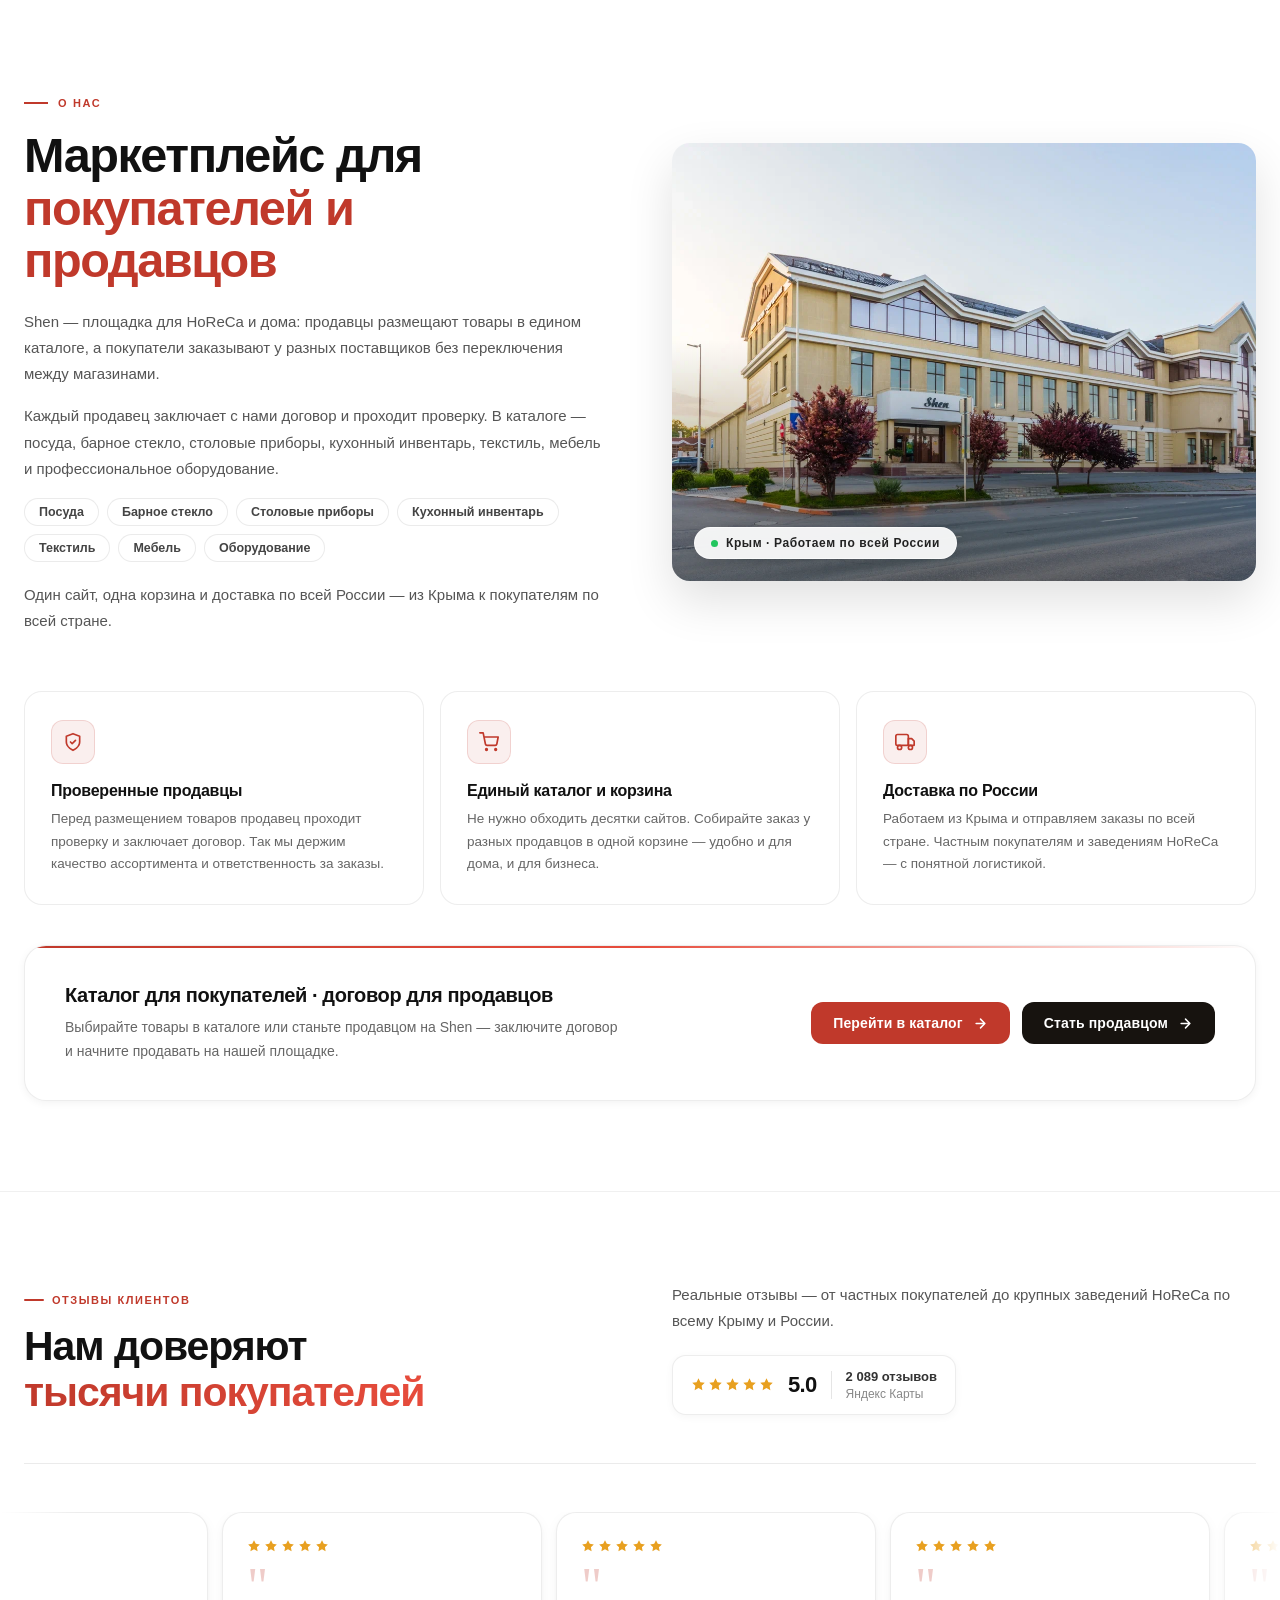
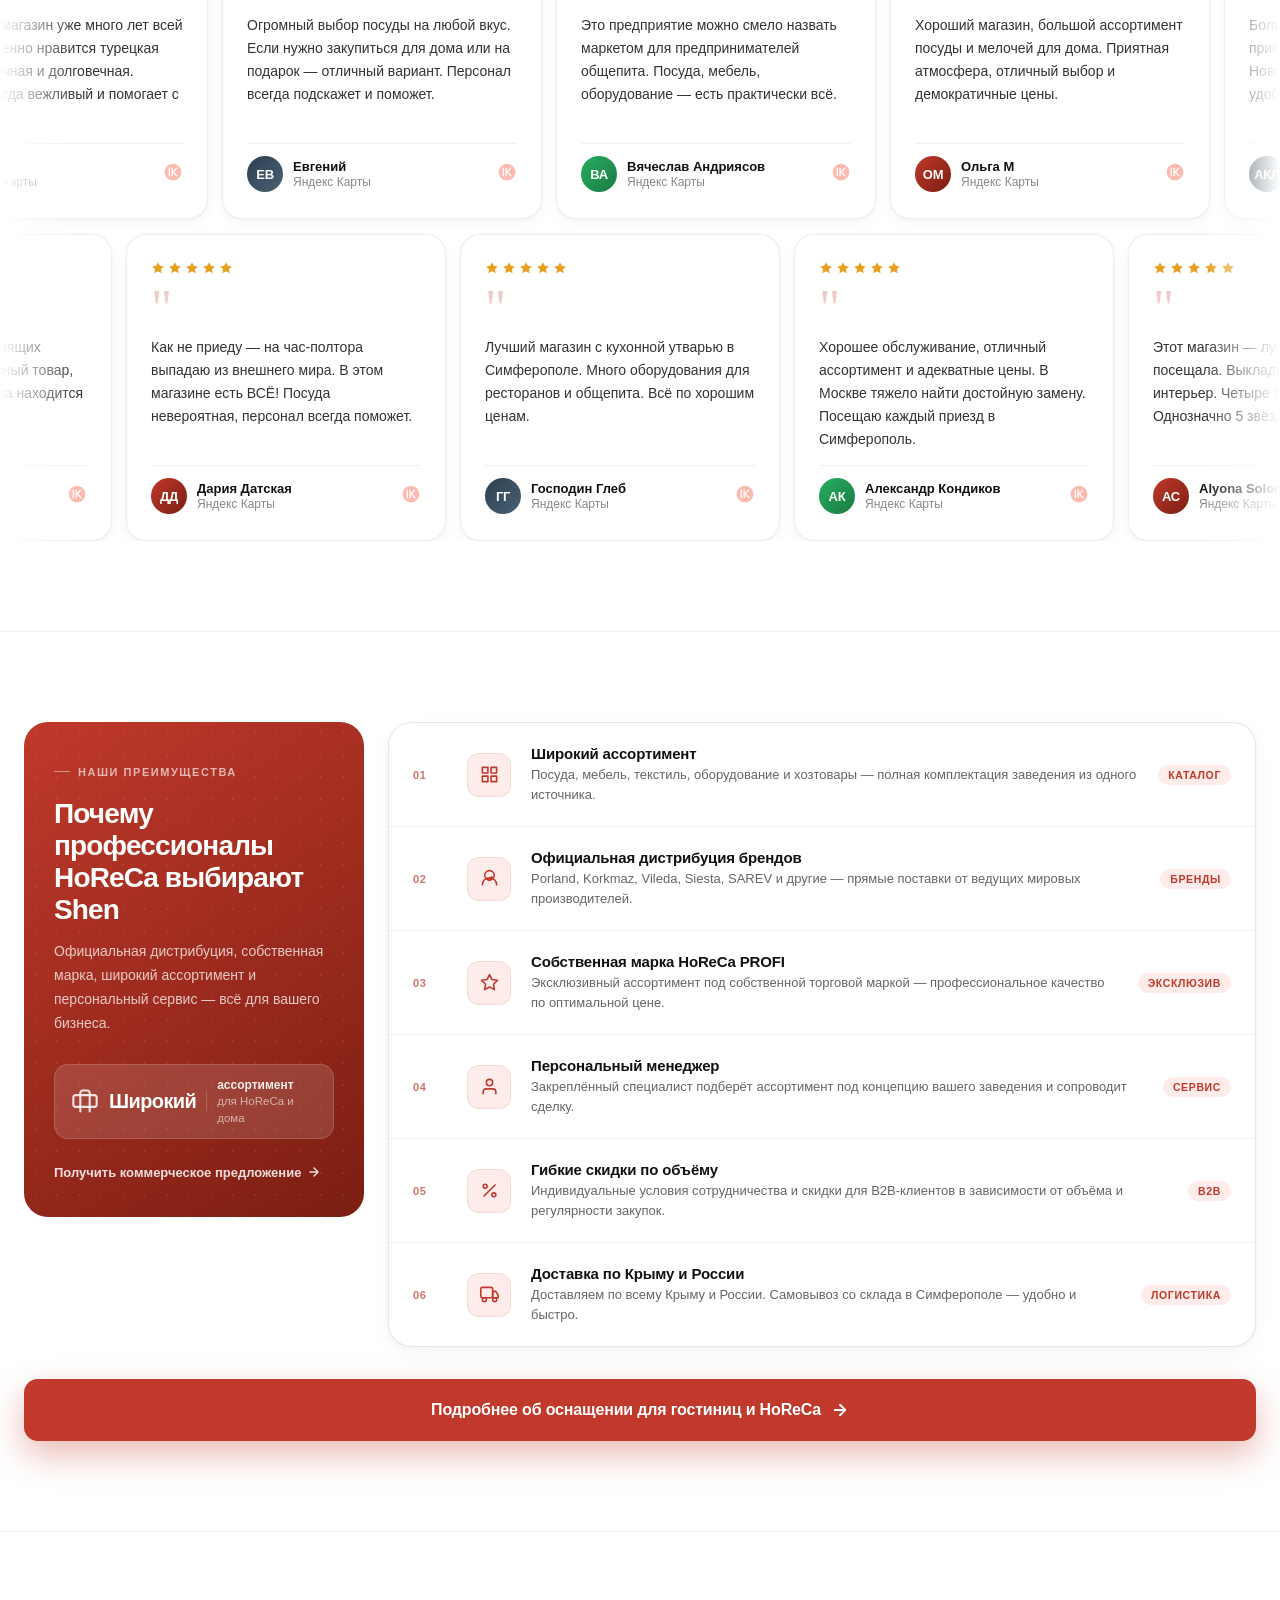
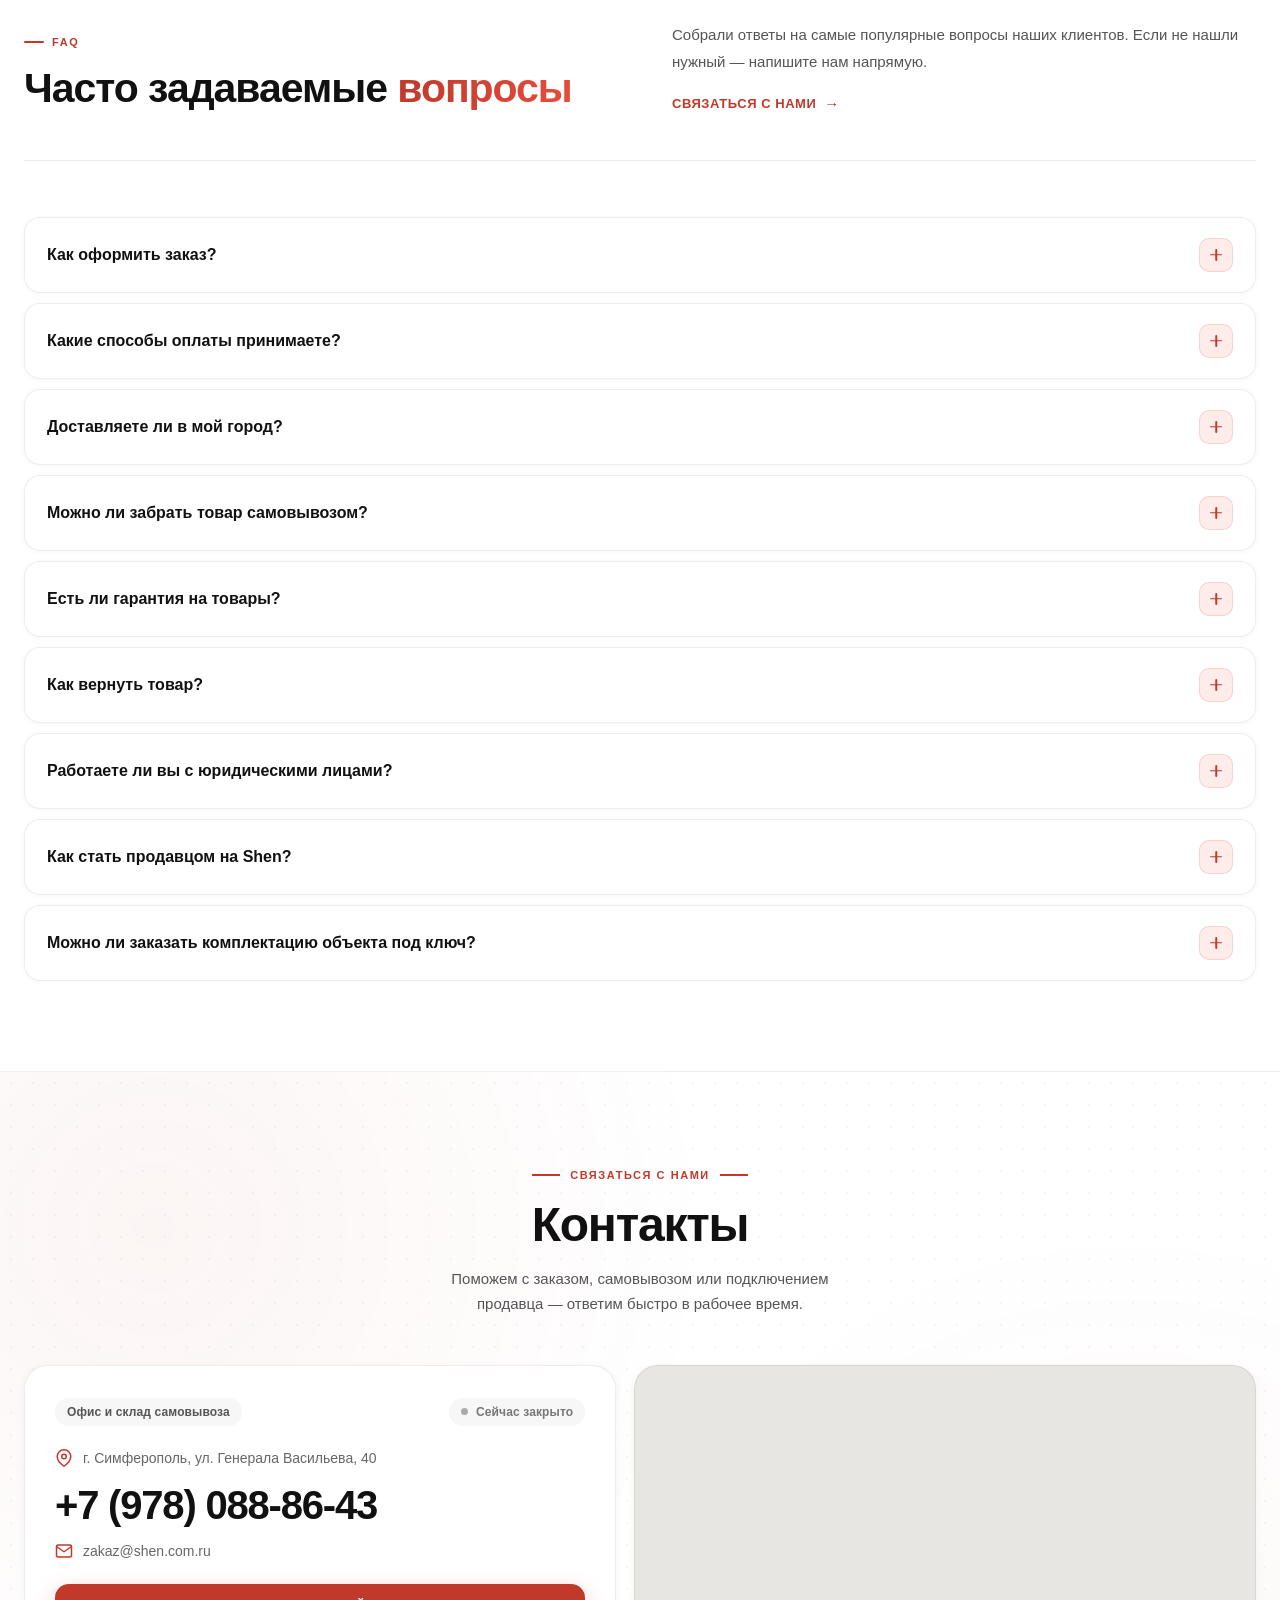
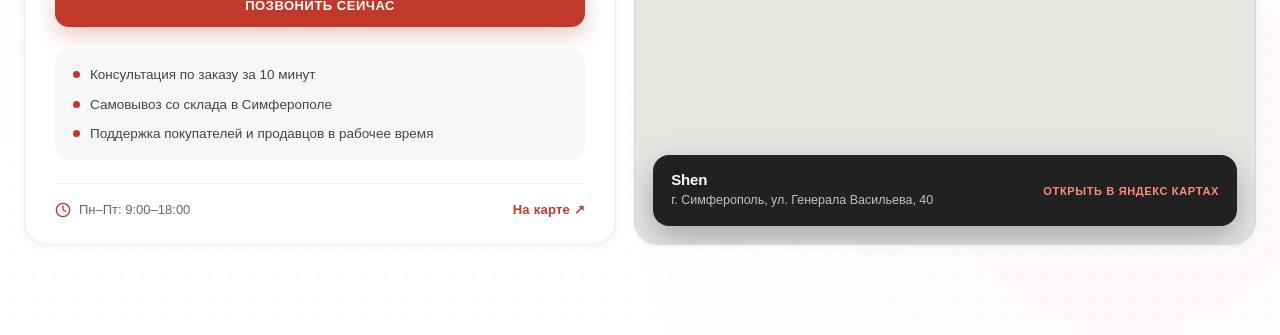
==== commit cd77e058: "Refactor styles and HTML structure: removed unused CSS classes and sections from become-seller and h" ====
--- a/index.html
+++ b/index.html
@@ -62,6 +62,23 @@
         </div>
         <h3 class="shen-ab-feature-title">Доставка по России</h3>
         <p class="shen-ab-feature-text">Работаем из Крыма и отправляем заказы по всей стране. Частным покупателям и заведениям HoReCa — с понятной логистикой.</p>
+      </div>
+    </div>
+
+    <div class="shen-ab-cta">
+      <div class="shen-ab-cta-text">
+        <h3>Каталог для покупателей · договор для продавцов</h3>
+        <p>Выбирайте товары в каталоге или станьте продавцом на Shen — заключите договор и начните продавать на нашей площадке.</p>
+      </div>
+      <div class="shen-ab-cta-btns">
+        <a href="/" class="shen-ab-cta-btn shen-ab-cta-btn--red">
+          Перейти в каталог
+          <svg viewBox="0 0 24 24" fill="none" stroke="currentColor" stroke-width="2.4" stroke-linecap="round" stroke-linejoin="round"><path d="M5 12h14M12 5l7 7-7 7"/></svg>
+        </a>
+        <a href="become-seller.html" class="shen-ab-cta-btn shen-ab-cta-btn--dark">
+          Стать продавцом
+          <svg viewBox="0 0 24 24" fill="none" stroke="currentColor" stroke-width="2.4" stroke-linecap="round" stroke-linejoin="round"><path d="M5 12h14M12 5l7 7-7 7"/></svg>
+        </a>
       </div>
     </div>
 
--- a/index.css
+++ b/index.css
@@ -188,122 +188,91 @@
   flex-shrink: 0;
 }
 
-.shen-ab-drawer-overlay {
-  position: fixed;
-  inset: 0;
-  background: rgba(0,0,0,.5);
-  z-index: 9000;
-  opacity: 0;
-  pointer-events: none;
-  transition: opacity .35s ease;
-}
-.shen-ab-drawer-overlay.is-open { opacity: 1; pointer-events: auto; }
-.shen-ab-drawer {
-  position: fixed;
-  top: 0; right: 0; bottom: 0;
-  width: min(520px, 100vw);
+.shen-ab-cta {
+  position: relative;
+  overflow: hidden;
+  display: flex;
+  flex-wrap: wrap;
+  align-items: center;
+  justify-content: space-between;
+  gap: 28px;
+  margin-top: 40px;
+  padding: 36px 40px;
+  border: 1px solid rgba(0,0,0,.07);
+  border-radius: 22px;
   background: #fff;
-  z-index: 9001;
-  transform: translateX(100%);
-  transition: transform .4s cubic-bezier(.4,0,.2,1);
-  display: flex;
-  flex-direction: column;
-  overflow: hidden;
-}
-.shen-ab-drawer.is-open { transform: translateX(0); }
-.shen-ab-dr-head { padding: 28px 28px 0; flex-shrink: 0; }
-.shen-ab-dr-topbar {
-  display: flex;
-  align-items: center;
-  justify-content: space-between;
-  margin-bottom: 20px;
-}
-.shen-ab-dr-badge {
-  font-size: 10px; font-weight: 700;
-  letter-spacing: .12em; text-transform: uppercase;
-  color: #c0392b;
-  background: rgba(192,57,43,.08);
-  border-radius: 100px;
-  padding: 5px 12px;
-}
-.shen-ab-dr-close {
-  width: 36px; height: 36px;
-  border-radius: 50%;
-  border: 1px solid rgba(0,0,0,.12);
-  background: #fff;
-  cursor: pointer;
-  display: flex; align-items: center; justify-content: center;
-  transition: background .2s, border-color .2s;
+  box-shadow: 0 2px 8px rgba(0,0,0,.05);
+}
+.shen-ab-cta::before {
+  content: '';
+  position: absolute;
+  top: 0;
+  left: 0;
+  right: 0;
+  height: 2px;
+  background: linear-gradient(90deg, #c0392b 0%, #e74c3c 50%, transparent 100%);
+}
+.shen-ab-cta-text {
+  flex: 1 1 280px;
+  max-width: 560px;
+}
+.shen-ab-cta-text h3 {
+  margin: 0 0 8px;
+  font-size: clamp(17px, 2vw, 20px);
+  font-weight: 800;
+  letter-spacing: -.02em;
+  line-height: 1.3;
+  color: #111;
+}
+.shen-ab-cta-text p {
+  margin: 0;
+  font-size: 14px;
+  line-height: 1.7;
+  color: #666;
+}
+.shen-ab-cta-btns {
   flex-shrink: 0;
-}
-.shen-ab-dr-close:hover { background: #f5f5f5; border-color: rgba(0,0,0,.2); }
-.shen-ab-dr-close svg { width: 14px; height: 14px; color: #555; }
-.shen-ab-dr-title {
-  font-size: clamp(20px, 3vw, 26px);
-  font-weight: 800; letter-spacing: -.025em;
-  color: #111; margin: 0 0 4px; line-height: 1.2;
-}
-.shen-ab-dr-subtitle { font-size: 13px; color: #888; margin: 0 0 22px; }
-.shen-ab-dr-img {
-  margin: 0 28px;
-  border-radius: 16px; overflow: hidden;
-  aspect-ratio: 16/7; background: #e8e6e3;
-  flex-shrink: 0;
-}
-.shen-ab-dr-img img { width: 100%; height: 100%; object-fit: cover; display: block; }
-.shen-ab-dr-img--dual {
-  display: grid; grid-template-columns: 1fr 1fr; gap: 8px;
-  aspect-ratio: unset; background: transparent;
-  border-radius: 0; overflow: visible;
-}
-.shen-ab-dr-img--dual .shen-ab-dr-img-cell {
-  border-radius: 12px; overflow: hidden;
-  aspect-ratio: 4/3; background: #e8e6e3;
-}
-.shen-ab-dr-img--dual .shen-ab-dr-img-cell img {
-  width: 100%; height: 100%; object-fit: cover; display: block;
-}
-.shen-ab-dr-body {
-  flex: 1; overflow-y: auto;
-  padding: 24px 28px 28px;
-  -webkit-overflow-scrolling: touch;
-}
-.shen-ab-dr-body::-webkit-scrollbar { width: 4px; }
-.shen-ab-dr-body::-webkit-scrollbar-track { background: transparent; }
-.shen-ab-dr-body::-webkit-scrollbar-thumb { background: rgba(0,0,0,.15); border-radius: 4px; }
-.shen-ab-dr-desc { font-size: 14px; line-height: 1.75; color: #555; margin: 0 0 24px; }
-.shen-ab-dr-sub { margin-bottom: 22px; }
-.shen-ab-dr-sub-title {
-  font-size: 11px; font-weight: 700;
-  text-transform: uppercase; letter-spacing: .1em;
-  color: #111; margin: 0 0 10px;
-  padding-bottom: 8px;
-  border-bottom: 1px solid rgba(0,0,0,.07);
-}
-.shen-ab-dr-list { list-style: none; margin: 0; padding: 0; display: flex; flex-direction: column; gap: 7px; }
-.shen-ab-dr-list li { display: flex; align-items: flex-start; gap: 10px; font-size: 13.5px; line-height: 1.55; color: #444; }
-.shen-ab-dr-list li::before { content: ''; width: 5px; height: 5px; border-radius: 50%; background: #c0392b; flex-shrink: 0; margin-top: 7px; }
-.shen-ab-dr-brands { display: flex; flex-wrap: wrap; gap: 7px; margin-top: 10px; }
-.shen-ab-dr-brand { background: #f4f3f1; border: 1px solid rgba(0,0,0,.1); border-radius: 8px; padding: 5px 13px; font-size: 12px; font-weight: 600; color: #222; }
-.shen-ab-dr-footer {
-  padding: 16px 28px 24px;
-  border-top: 1px solid rgba(0,0,0,.07);
-  display: flex; align-items: center;
-  justify-content: space-between;
-  flex-shrink: 0; gap: 12px;
-}
-.shen-ab-dr-nav-btn {
-  display: inline-flex; align-items: center; gap: 7px;
-  padding: 10px 18px; border-radius: 100px;
-  border: 1px solid rgba(0,0,0,.12); background: #fff;
-  font-size: 12px; font-weight: 600; color: #333;
-  cursor: pointer;
-  transition: border-color .2s, color .2s;
-}
-.shen-ab-dr-nav-btn:hover { border-color: #c0392b; color: #c0392b; }
-.shen-ab-dr-nav-btn:disabled { opacity: .35; pointer-events: none; }
-.shen-ab-dr-nav-btn svg { width: 14px; height: 14px; }
-.shen-ab-dr-nav-counter { font-size: 12px; color: #aaa; font-weight: 500; }
+  display: flex;
+  flex-wrap: wrap;
+  gap: 12px;
+}
+.shen-ab-cta-btn {
+  display: inline-flex;
+  align-items: center;
+  gap: 10px;
+  padding: 13px 22px;
+  border-radius: 12px;
+  font-size: 14px;
+  font-weight: 700;
+  letter-spacing: .01em;
+  white-space: nowrap;
+  text-decoration: none;
+  transition: background .2s, transform .2s, box-shadow .2s;
+}
+.shen-ab-cta-btn svg {
+  width: 15px;
+  height: 15px;
+  transition: transform .2s;
+}
+.shen-ab-cta-btn:hover svg { transform: translateX(3px); }
+.shen-ab-cta-btn--red {
+  background: #c0392b;
+  color: #fff;
+}
+.shen-ab-cta-btn--red:hover {
+  background: #a93226;
+  transform: translateY(-1px);
+  box-shadow: 0 8px 24px rgba(192,57,43,.35);
+}
+.shen-ab-cta-btn--dark {
+  background: #17130f;
+  color: #fff;
+}
+.shen-ab-cta-btn--dark:hover {
+  background: #2c2520;
+  transform: translateY(-1px);
+  box-shadow: 0 8px 24px rgba(0,0,0,.2);
+}
 
 @media (max-width: 900px) {
   .shen-ab-section { padding: 64px 0; }
@@ -330,6 +299,13 @@
     scroll-snap-align: start;
     padding: 22px 20px;
   }
+  .shen-ab-cta {
+    margin-top: 28px;
+    padding: 28px 24px;
+    gap: 20px;
+  }
+  .shen-ab-cta-btns { width: 100%; }
+  .shen-ab-cta-btn { flex: 1 1 auto; justify-content: center; }
 }
 @media (max-width: 600px) {
   .shen-ab-section { padding: 48px 0; }
@@ -340,6 +316,9 @@
     padding: 2px 16px 8px;
     scroll-padding-inline: 16px;
   }
+  .shen-ab-cta { padding: 24px 18px; border-radius: 18px; }
+  .shen-ab-cta-btns { flex-direction: column; }
+  .shen-ab-cta-btn { width: 100%; justify-content: center; }
 }
 
 .shen-rv-section {
@@ -647,8 +626,6 @@
   padding: 12px 16px;
   margin-bottom: 24px;
 }
-.shen-wc-rating-stars { display: flex; gap: 2px; }
-.shen-wc-rating-stars svg { width: 13px; height: 13px; fill: #ffd060; }
 .shen-wc-rating-score {
   font-size: 20px;
   font-weight: 900;
@@ -1373,14 +1350,6 @@
   box-shadow: 0 12px 28px rgba(192,57,43,.36);
 }
 
-.shen-ct-btn--ghost {
-  background: #f7f7f7;
-  color: #222;
-}
-.shen-ct-btn--ghost:hover {
-  background: #e8e6e3;
-}
-
 .shen-ct-benefits {
   background: #f7f7f7;
   border-radius: 16px;
